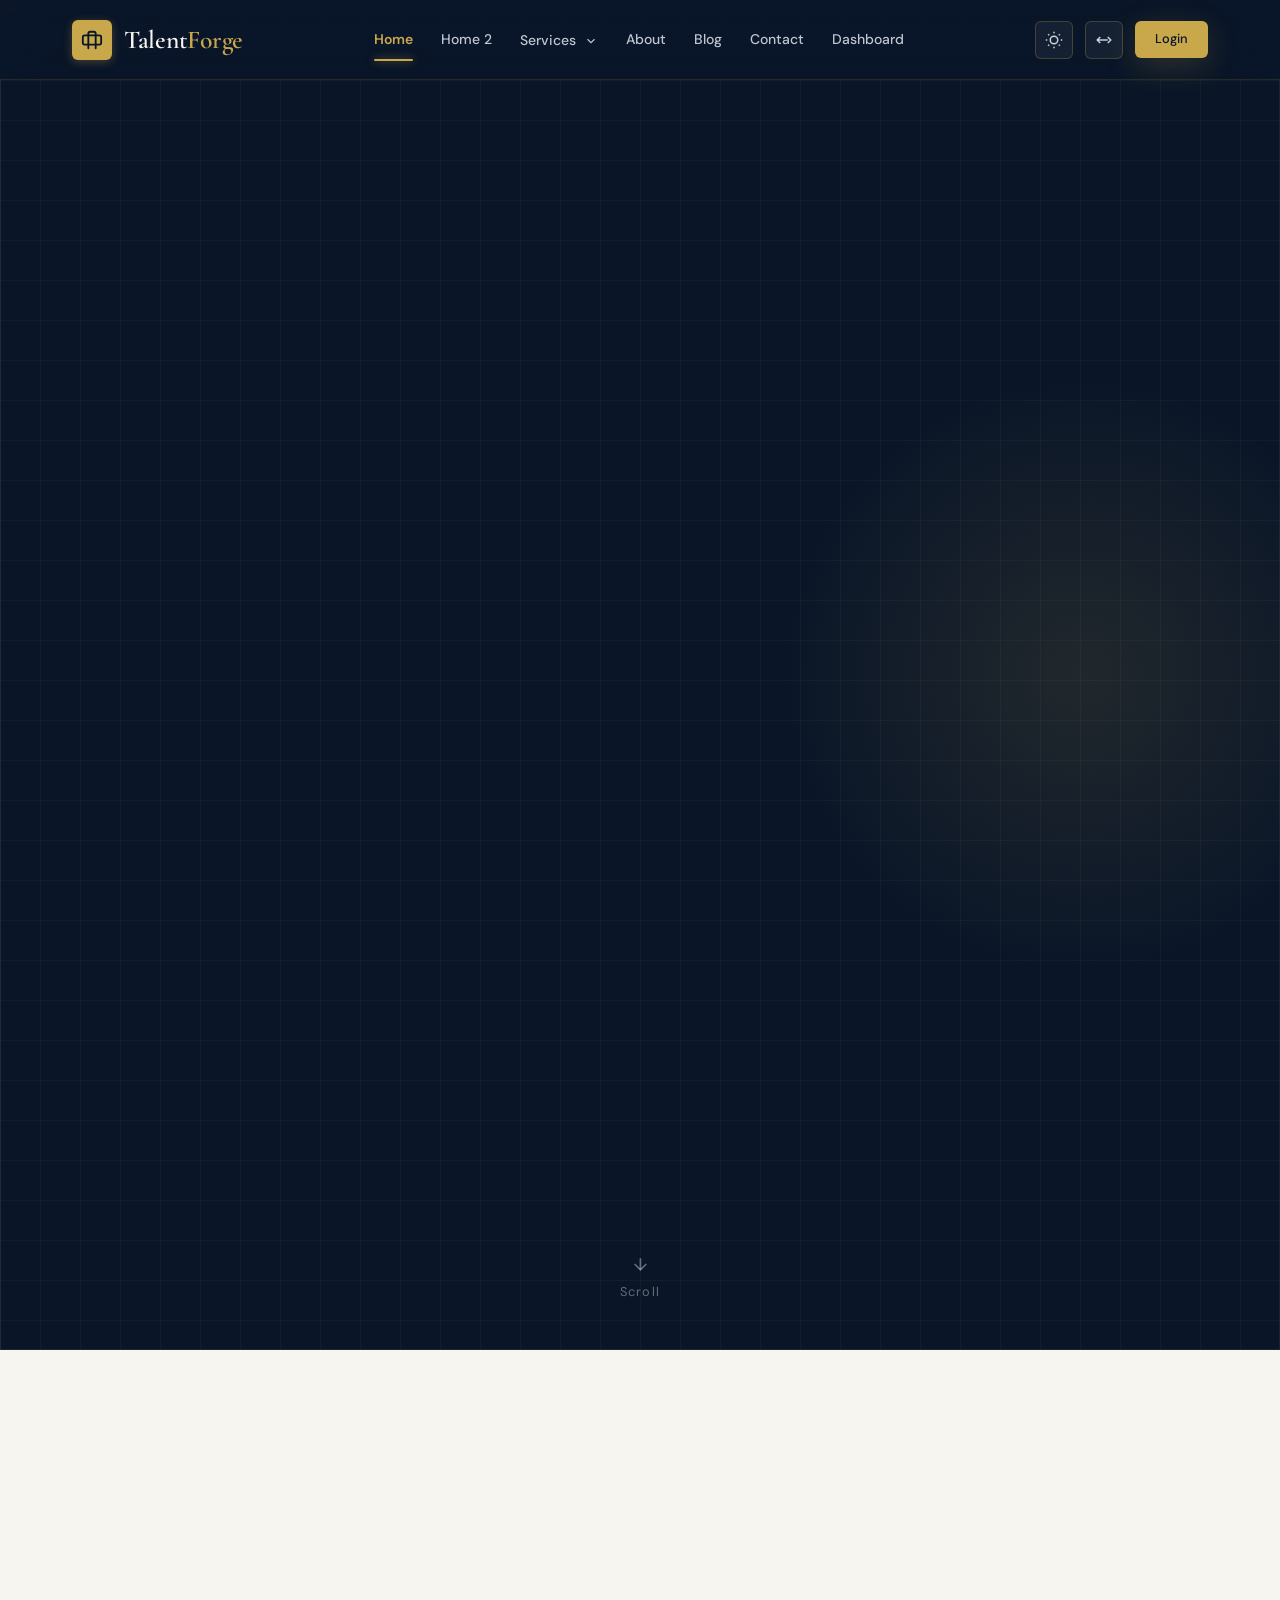
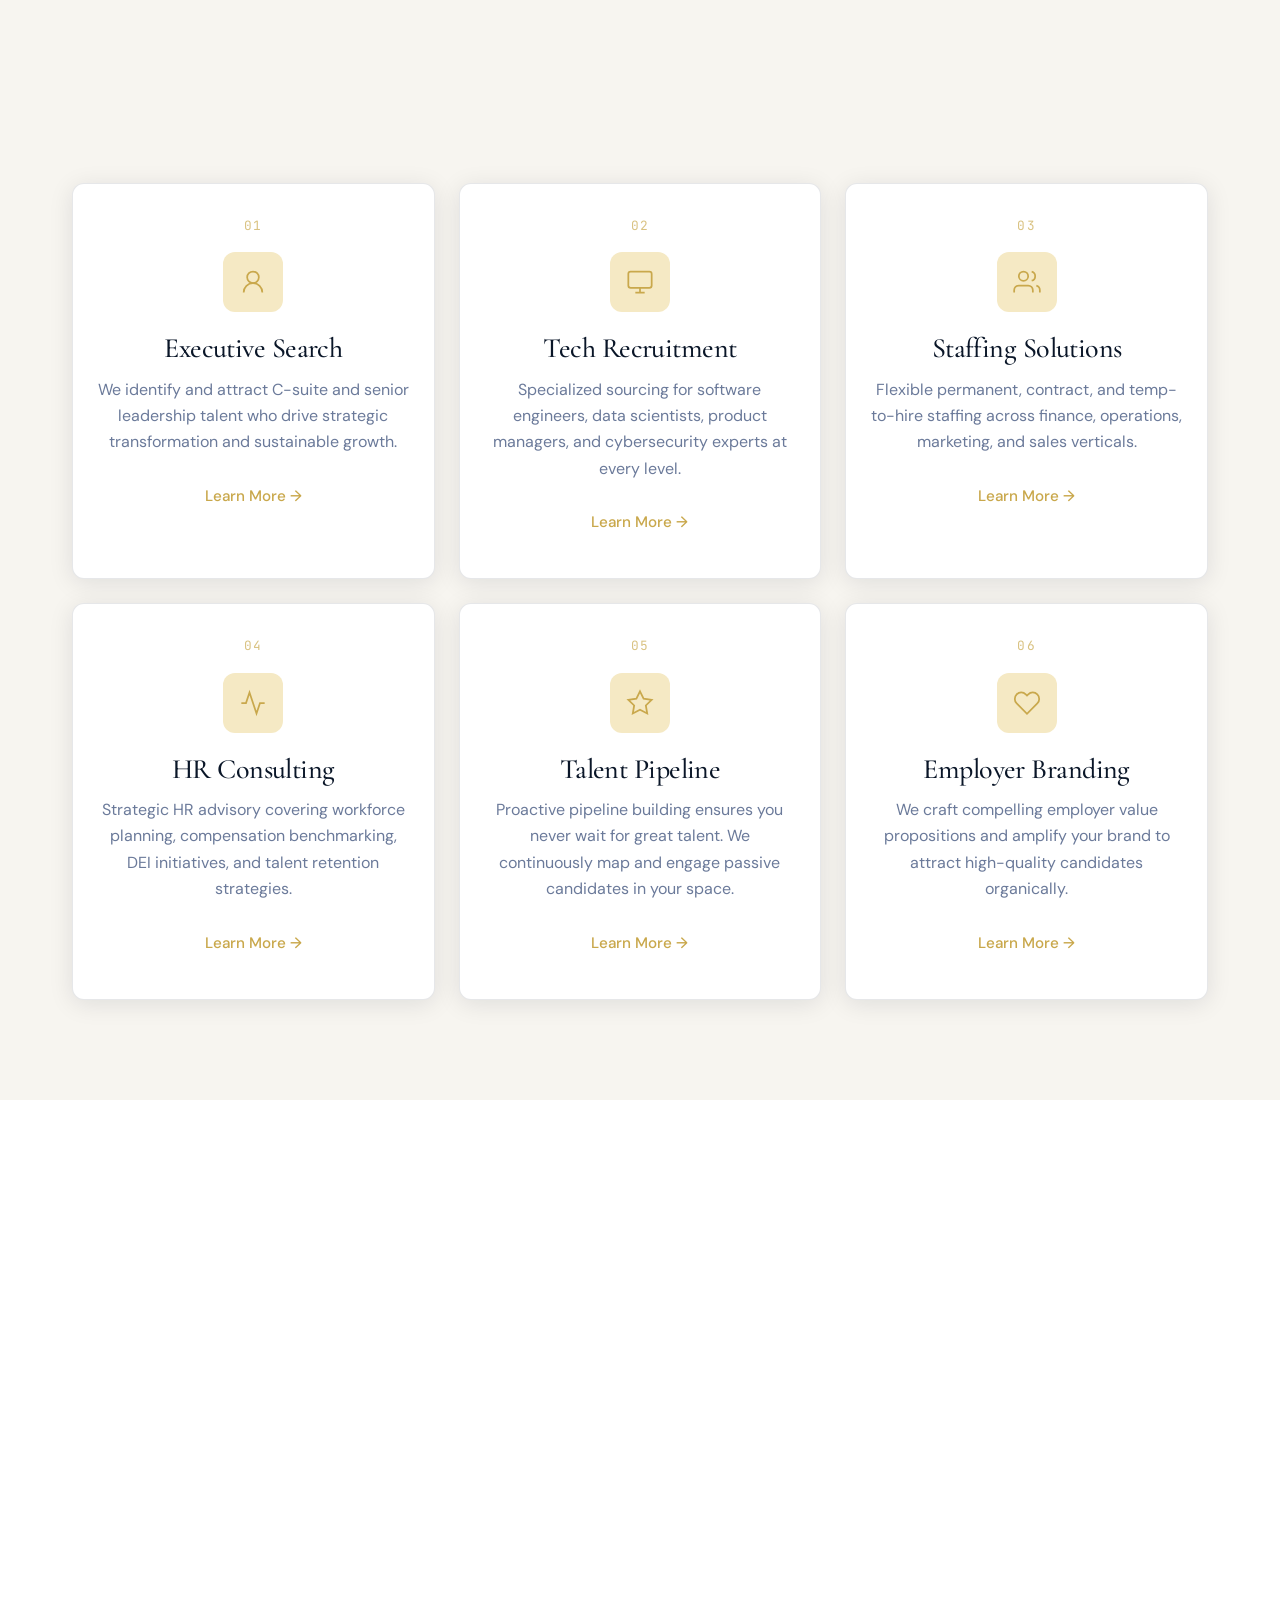
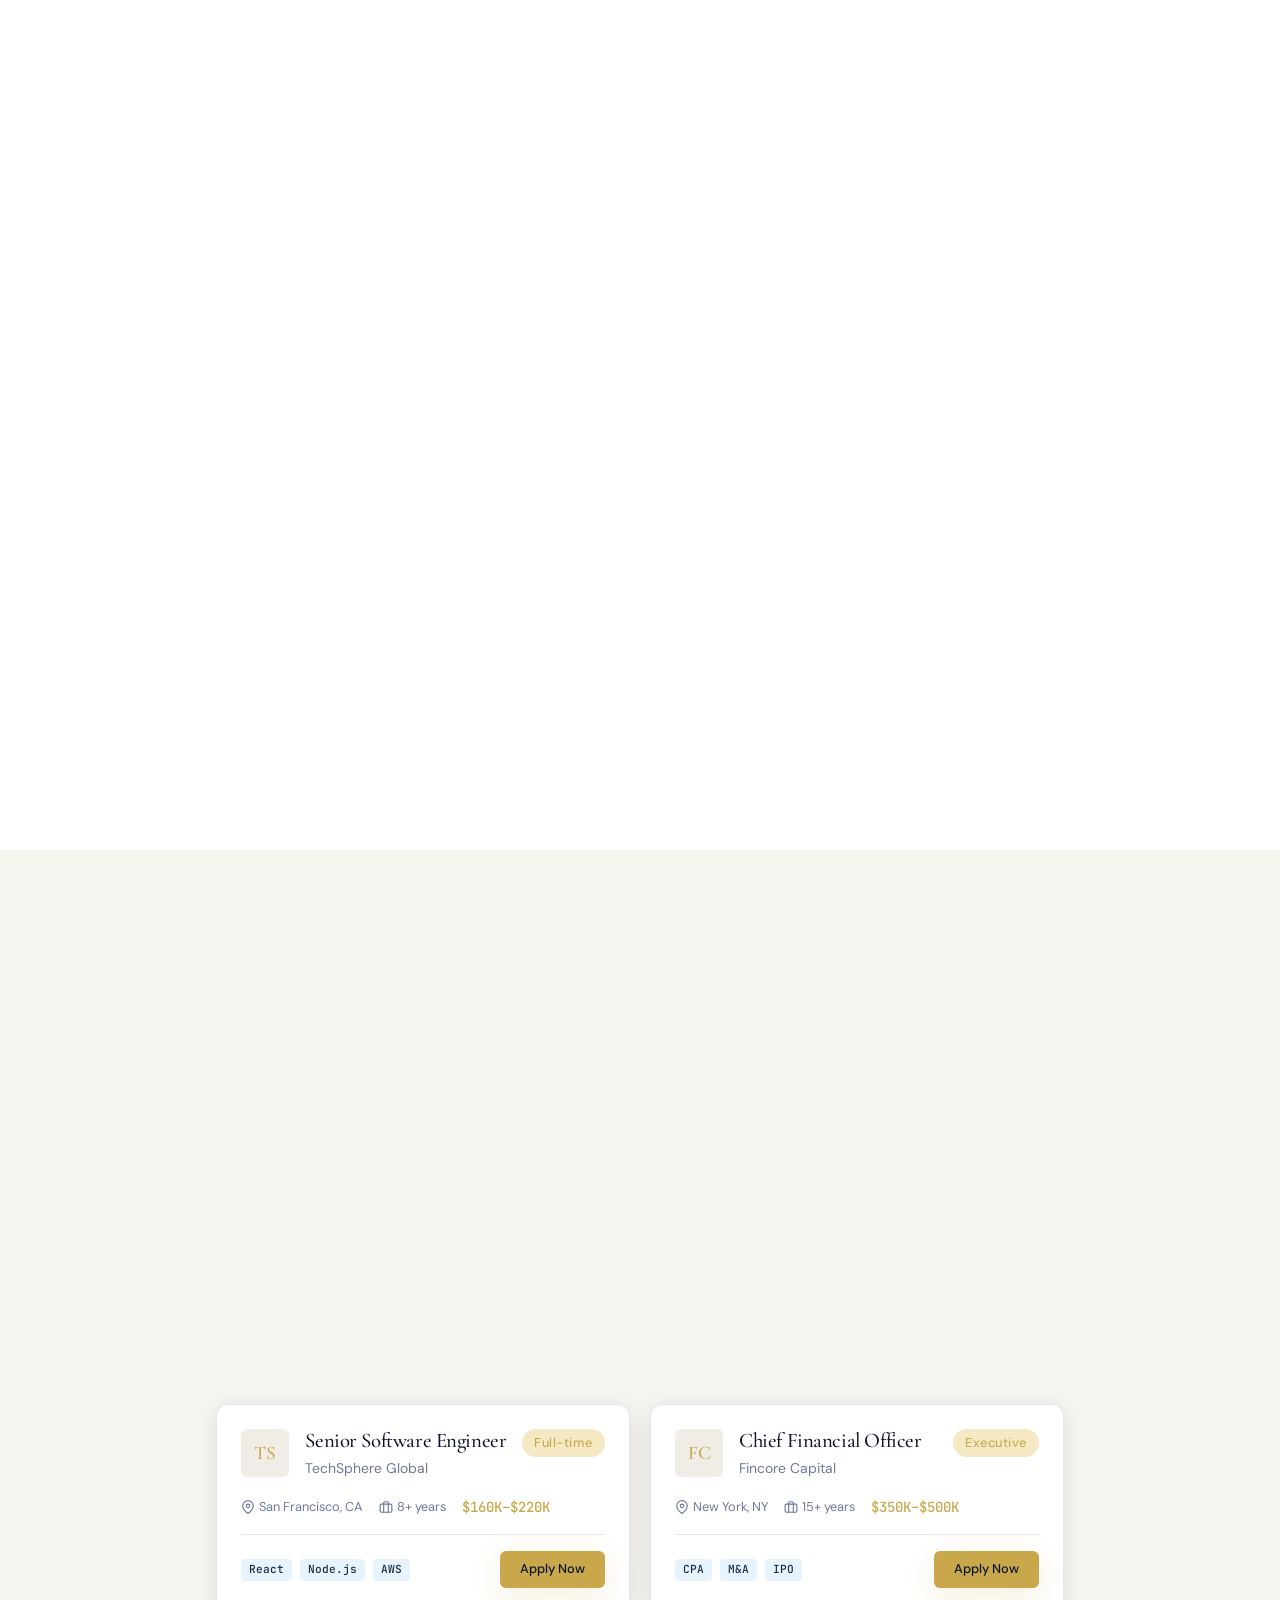
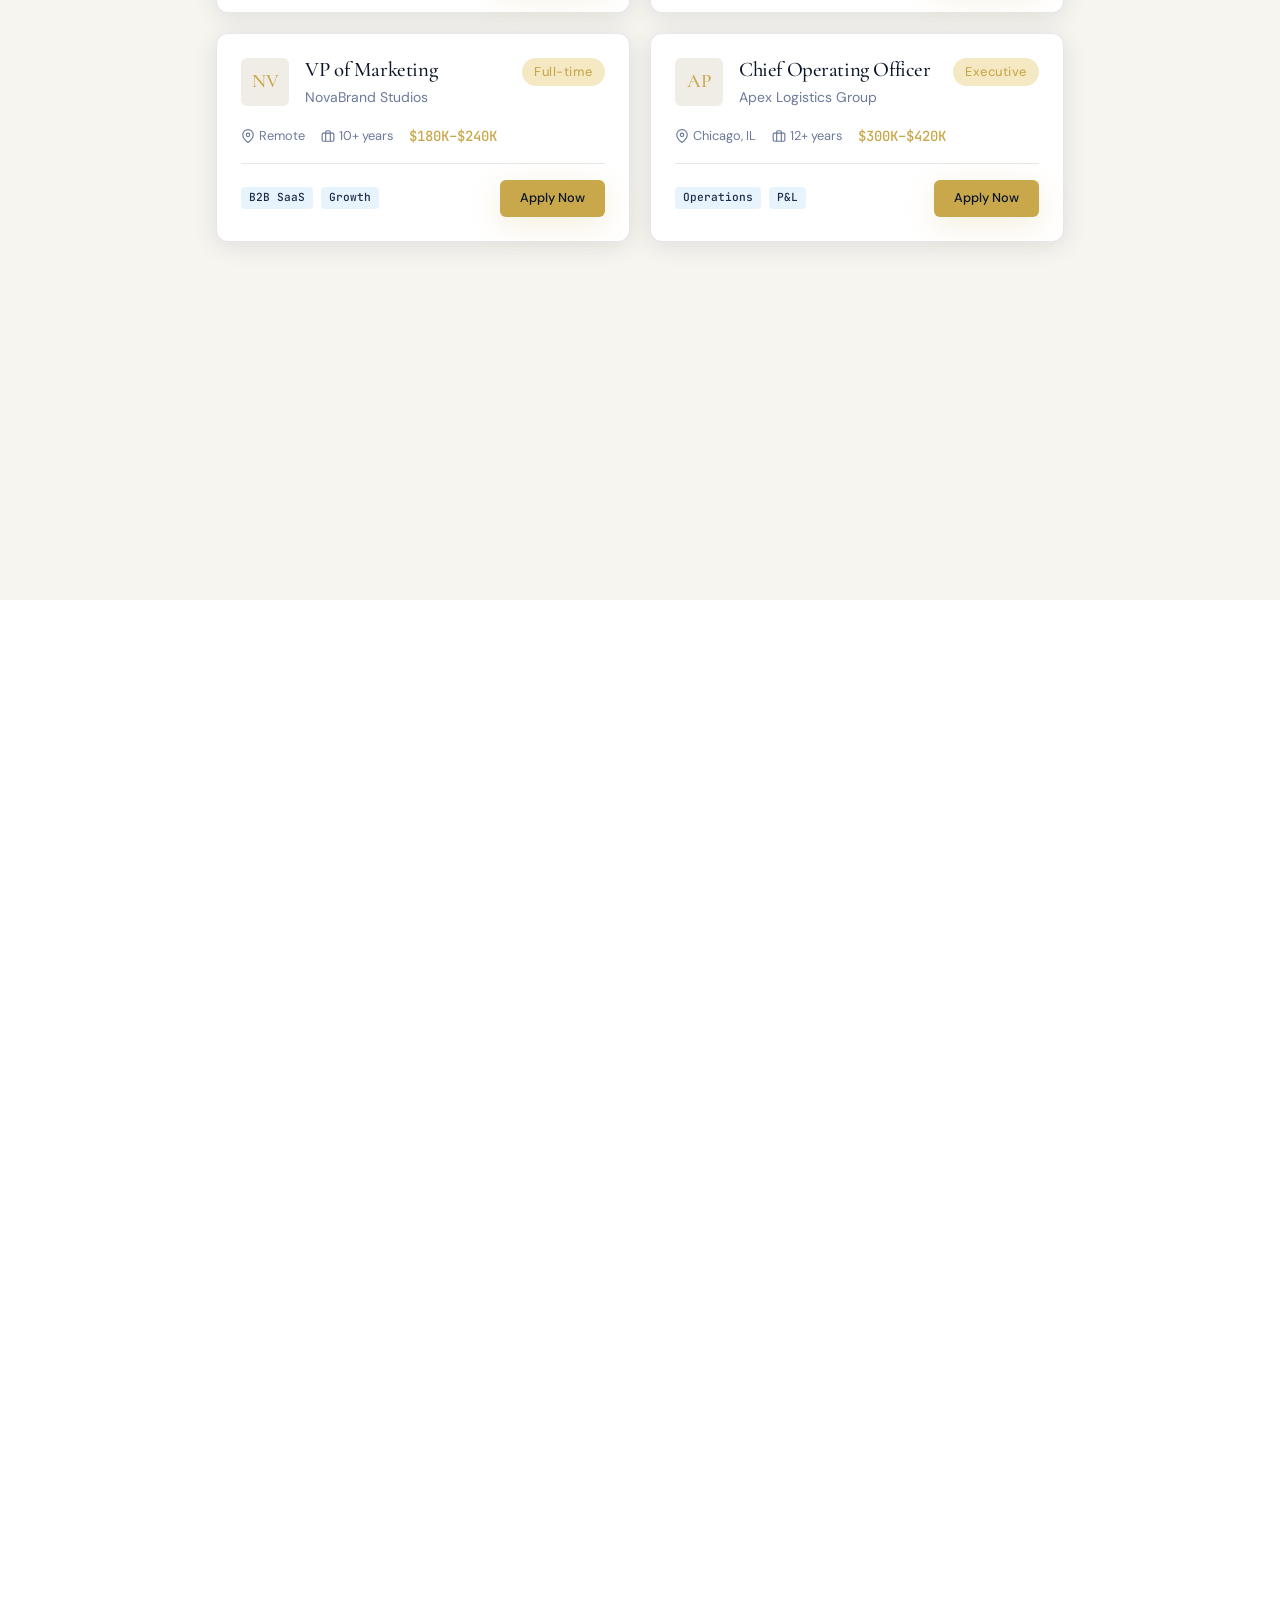
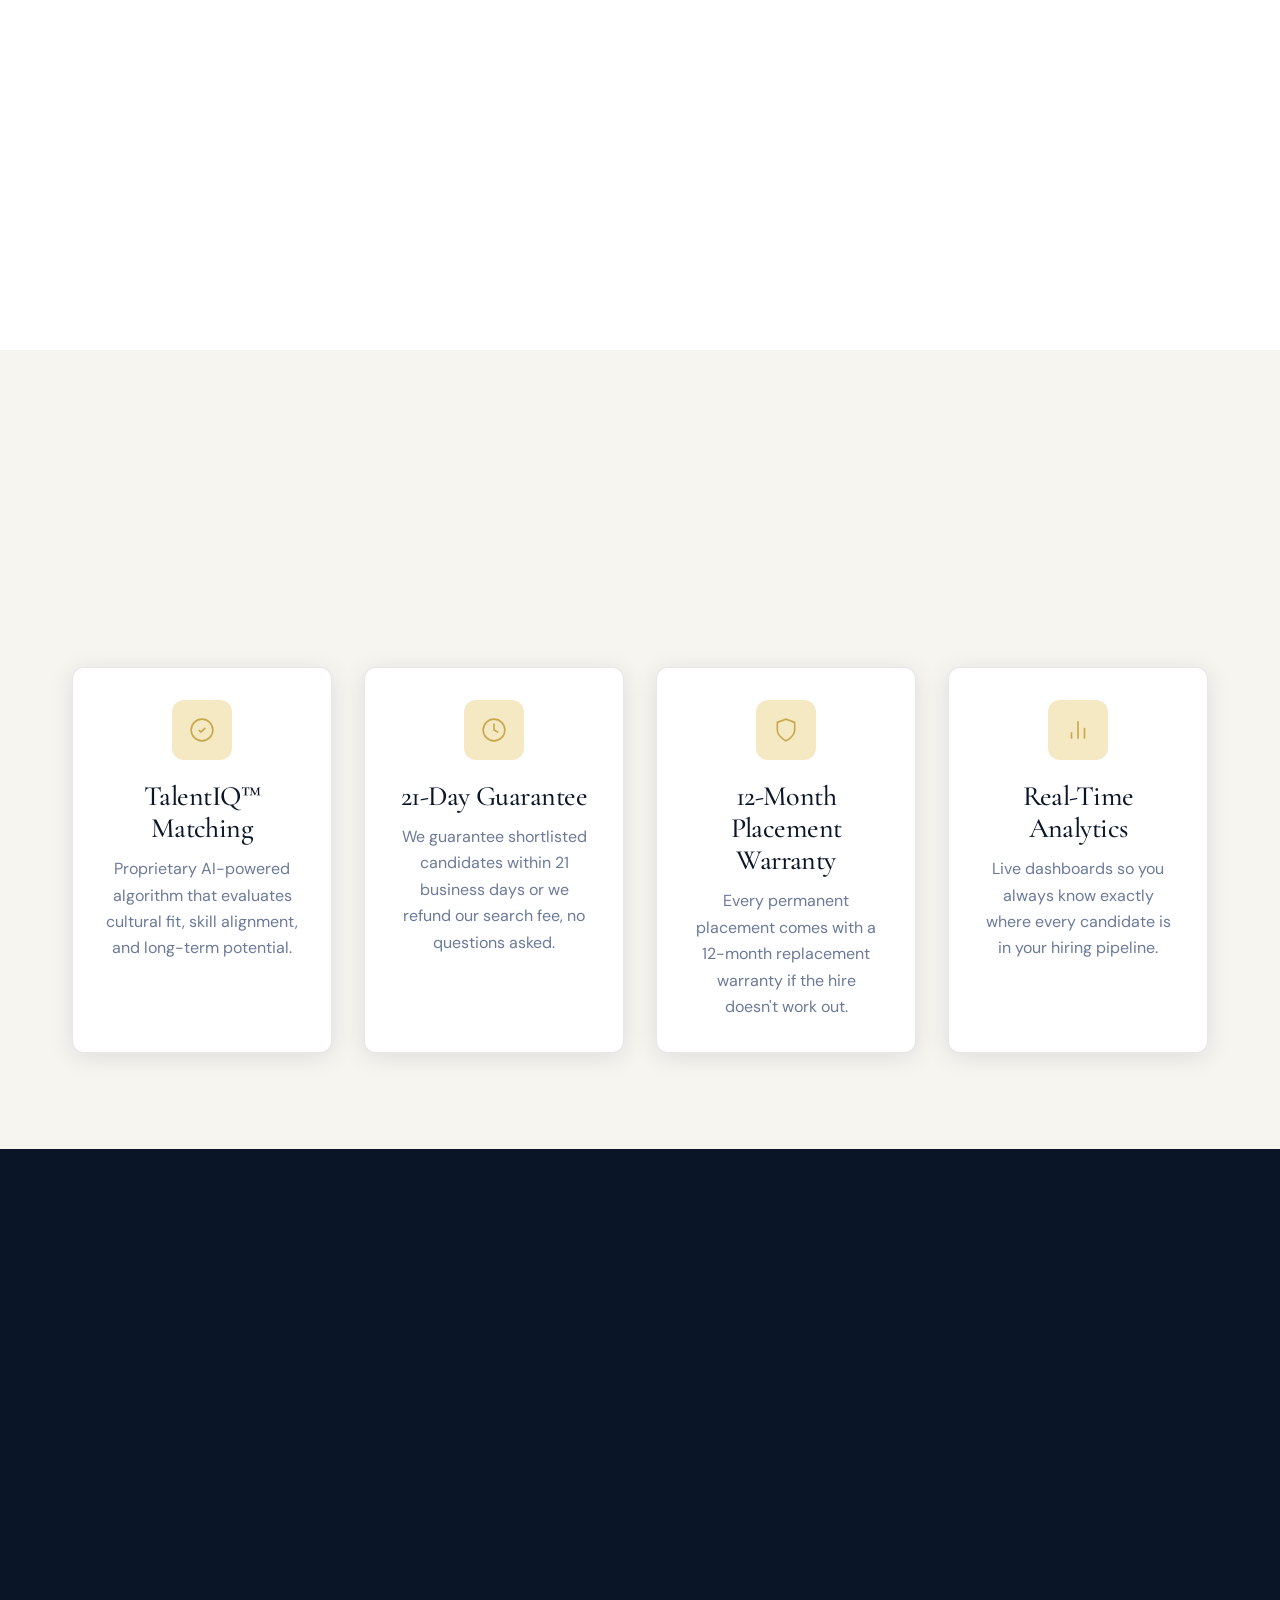
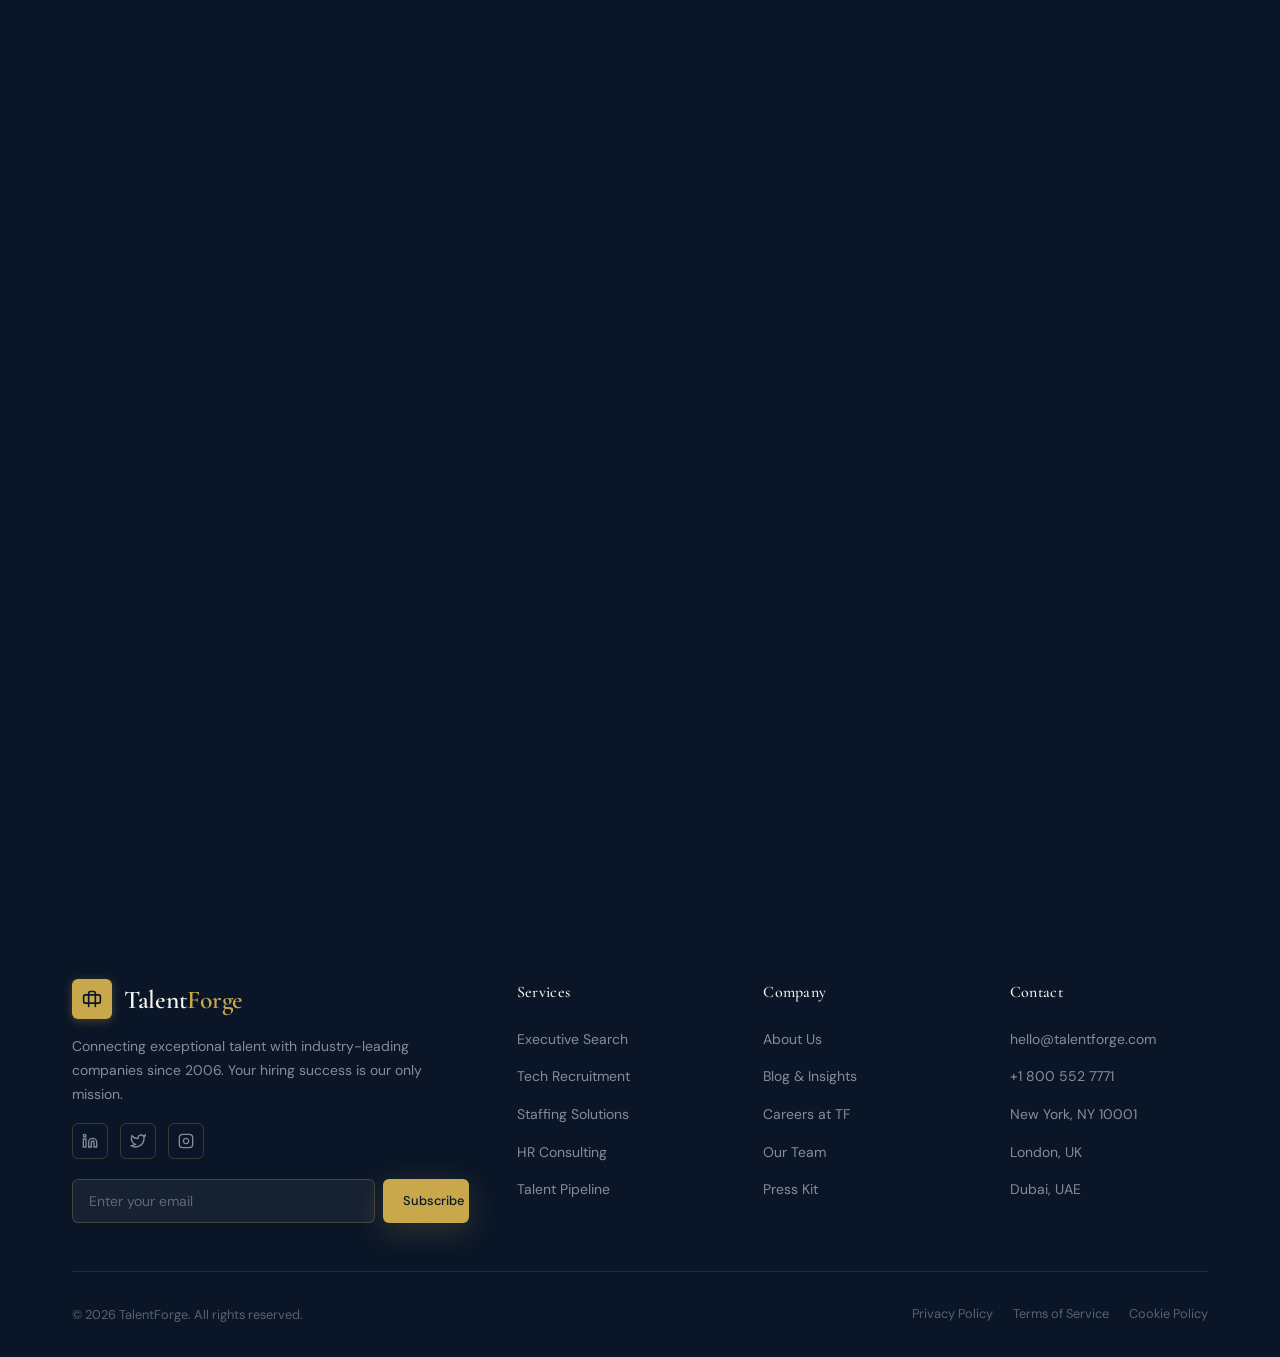
==== index.html @ ce174f61 "first commit" ====
<!DOCTYPE html>
<html lang="en" data-theme="light">
<head>
  <meta charset="UTF-8" />
  <meta name="viewport" content="width=device-width, initial-scale=1.0" />
  <title>TalentForge — Premium Recruitment & Talent Acquisition</title>
  <meta name="description" content="TalentForge connects top-tier talent with world-class companies. Premium recruitment, executive search, and HR consulting services tailored to your industry." />
  <link rel="icon" type="image/svg+xml" href="assets/images/favicon.svg" />
  <link rel="icon" type="image/png" href="assets/images/favicon.png" />
  <link rel="apple-touch-icon" href="assets/images/apple-touch-icon.png" />
  <link rel="preconnect" href="https://fonts.googleapis.com" />
  <link rel="preconnect" href="https://fonts.gstatic.com" crossorigin />
  <link rel="stylesheet" href="assets/css/style.css" />
  <link rel="stylesheet" href="assets/css/rtl.css" />
  <script type="application/ld+json">
  {
    "@context": "https://schema.org",
    "@type": "EmploymentAgency",
    "name": "TalentForge",
    "description": "Premium recruitment and talent acquisition agency",
    "url": "https://talentforge.com",
    "telephone": "+1-800-TALENT",
    "address": {
      "@type": "PostalAddress",
      "addressLocality": "New York",
      "addressRegion": "NY",
      "addressCountry": "US"
    }
  }
  </script>
</head>
<body>

  <!-- ── NAVBAR ─────────────────────────────────────────── -->
  <header class="navbar" role="banner">
    <div class="container">
      <a href="index.html" class="nav-logo" aria-label="TalentForge Home">
        <div class="nav-logo-icon" aria-hidden="true">
          <svg width="22" height="22" viewBox="0 0 24 24" fill="none" stroke="currentColor" stroke-width="2" stroke-linecap="round" stroke-linejoin="round"><path d="M20 7H4a2 2 0 0 0-2 2v6a2 2 0 0 0 2 2h16a2 2 0 0 0 2-2V9a2 2 0 0 0-2-2z"/><path d="M16 21V5a2 2 0 0 0-2-2h-4a2 2 0 0 0-2 2v16"/></svg>
        </div>
        <span class="nav-logo-text">Talent<span>Forge</span></span>
      </a>

      <nav class="nav-links" aria-label="Primary navigation">
        <a href="index.html" class="nav-link active">Home</a>
        <a href="home2.html" class="nav-link">Home 2</a>
        <div class="nav-dropdown">
          <a href="services.html" class="nav-link">Services
            <svg width="14" height="14" viewBox="0 0 24 24" fill="none" stroke="currentColor" stroke-width="2" style="margin-inline-start:4px;vertical-align:middle"><polyline points="6 9 12 15 18 9"/></svg>
          </a>
          <div class="nav-dropdown-menu" role="menu">
            <a href="services.html#executive" class="nav-dropdown-item" role="menuitem">
              <svg width="16" height="16" viewBox="0 0 24 24" fill="none" stroke="currentColor" stroke-width="2"><circle cx="12" cy="8" r="5"/><path d="M20 21a8 8 0 1 0-16 0"/></svg>
              Executive Search
            </a>
            <a href="services.html#staffing" class="nav-dropdown-item" role="menuitem">
              <svg width="16" height="16" viewBox="0 0 24 24" fill="none" stroke="currentColor" stroke-width="2"><path d="M17 21v-2a4 4 0 0 0-4-4H5a4 4 0 0 0-4 4v2"/><circle cx="9" cy="7" r="4"/><path d="M23 21v-2a4 4 0 0 0-3-3.87"/><path d="M16 3.13a4 4 0 0 1 0 7.75"/></svg>
              Staffing Solutions
            </a>
            <a href="services.html#hr" class="nav-dropdown-item" role="menuitem">
              <svg width="16" height="16" viewBox="0 0 24 24" fill="none" stroke="currentColor" stroke-width="2"><rect x="2" y="3" width="20" height="14" rx="2"/><line x1="8" y1="21" x2="16" y2="21"/><line x1="12" y1="17" x2="12" y2="21"/></svg>
              HR Consulting
            </a>
            <a href="services.html#talent" class="nav-dropdown-item" role="menuitem">
              <svg width="16" height="16" viewBox="0 0 24 24" fill="none" stroke="currentColor" stroke-width="2"><polygon points="12 2 15.09 8.26 22 9.27 17 14.14 18.18 21.02 12 17.77 5.82 21.02 7 14.14 2 9.27 8.91 8.26 12 2"/></svg>
              Talent Pipeline
            </a>
          </div>
        </div>
        <a href="about.html" class="nav-link">About</a>
        <a href="blog.html" class="nav-link">Blog</a>
        <a href="contact.html" class="nav-link">Contact</a>
        <a href="dashboard.html" class="nav-link">Dashboard</a>
      </nav>

      <div class="nav-actions">
        <button class="nav-icon-btn theme-toggle-desktop" data-theme-toggle aria-label="Toggle dark mode">
          <svg class="icon-sun" width="18" height="18" viewBox="0 0 24 24" fill="none" stroke="currentColor" stroke-width="2"><circle cx="12" cy="12" r="5"/><line x1="12" y1="1" x2="12" y2="3"/><line x1="12" y1="21" x2="12" y2="23"/><line x1="4.22" y1="4.22" x2="5.64" y2="5.64"/><line x1="18.36" y1="18.36" x2="19.78" y2="19.78"/><line x1="1" y1="12" x2="3" y2="12"/><line x1="21" y1="12" x2="23" y2="12"/><line x1="4.22" y1="19.78" x2="5.64" y2="18.36"/><line x1="18.36" y1="5.64" x2="19.78" y2="4.22"/></svg>
          <svg class="icon-moon" width="18" height="18" viewBox="0 0 24 24" fill="none" stroke="currentColor" stroke-width="2" style="display:none"><path d="M21 12.79A9 9 0 1 1 11.21 3 7 7 0 0 0 21 12.79z"/></svg>
        </button>
        <button class="nav-icon-btn" data-rtl-toggle aria-label="Toggle RTL direction">
          <svg width="18" height="18" viewBox="0 0 24 24" fill="none" stroke="currentColor" stroke-width="2"><path d="M7 16l-4-4 4-4"/><path d="M3 12h14"/><path d="M17 8l4 4-4 4"/></svg>
        </button>
        <a href="login.html" class="btn btn-primary btn-sm" id="nav-login-btn">Login</a>
      </div>

      <button class="hamburger" aria-label="Open navigation menu" aria-expanded="false">
        <span class="hamburger-line"></span>
        <span class="hamburger-line"></span>
        <span class="hamburger-line"></span>
      </button>
    </div>
  </header>

  <!-- ── MOBILE DRAWER ──────────────────────────────────── -->
  <div class="drawer-overlay" aria-hidden="true"></div>
  <nav class="drawer" aria-label="Mobile navigation">
    <div class="drawer-header">
      <a href="index.html" class="nav-logo">
        <div class="nav-logo-icon" aria-hidden="true">
          <svg width="20" height="20" viewBox="0 0 24 24" fill="none" stroke="currentColor" stroke-width="2" stroke-linecap="round" stroke-linejoin="round"><path d="M20 7H4a2 2 0 0 0-2 2v6a2 2 0 0 0 2 2h16a2 2 0 0 0 2-2V9a2 2 0 0 0-2-2z"/><path d="M16 21V5a2 2 0 0 0-2-2h-4a2 2 0 0 0-2 2v16"/></svg>
        </div>
        <span class="nav-logo-text">Talent<span>Forge</span></span>
      </a>
      <button class="drawer-close" aria-label="Close menu">
        <svg width="18" height="18" viewBox="0 0 24 24" fill="none" stroke="currentColor" stroke-width="2"><line x1="18" y1="6" x2="6" y2="18"/><line x1="6" y1="6" x2="18" y2="18"/></svg>
      </button>
    </div>
    <div class="drawer-nav">
      <a href="index.html" class="drawer-link active">
        <svg width="18" height="18" viewBox="0 0 24 24" fill="none" stroke="currentColor" stroke-width="2"><path d="M3 9l9-7 9 7v11a2 2 0 0 1-2 2H5a2 2 0 0 1-2-2z"/></svg>
        Home
      </a>
      <a href="home2.html" class="drawer-link">
        <svg width="18" height="18" viewBox="0 0 24 24" fill="none" stroke="currentColor" stroke-width="2"><rect x="3" y="3" width="7" height="7"/><rect x="14" y="3" width="7" height="7"/><rect x="14" y="14" width="7" height="7"/><rect x="3" y="14" width="7" height="7"/></svg>
        Home 2
      </a>
      <a href="services.html" class="drawer-link">
        <svg width="18" height="18" viewBox="0 0 24 24" fill="none" stroke="currentColor" stroke-width="2"><path d="M12 2L2 7l10 5 10-5-10-5z"/><path d="M2 17l10 5 10-5"/><path d="M2 12l10 5 10-5"/></svg>
        Services
      </a>
      <a href="about.html" class="drawer-link">
        <svg width="18" height="18" viewBox="0 0 24 24" fill="none" stroke="currentColor" stroke-width="2"><circle cx="12" cy="12" r="10"/><line x1="12" y1="8" x2="12" y2="12"/><line x1="12" y1="16" x2="12.01" y2="16"/></svg>
        About
      </a>
      <a href="blog.html" class="drawer-link">
        <svg width="18" height="18" viewBox="0 0 24 24" fill="none" stroke="currentColor" stroke-width="2"><path d="M14 2H6a2 2 0 0 0-2 2v16a2 2 0 0 0 2 2h12a2 2 0 0 0 2-2V8z"/><polyline points="14 2 14 8 20 8"/></svg>
        Blog
      </a>
      <a href="contact.html" class="drawer-link">
        <svg width="18" height="18" viewBox="0 0 24 24" fill="none" stroke="currentColor" stroke-width="2"><path d="M4 4h16c1.1 0 2 .9 2 2v12c0 1.1-.9 2-2 2H4c-1.1 0-2-.9-2-2V6c0-1.1.9-2 2-2z"/><polyline points="22,6 12,13 2,6"/></svg>
        Contact
      </a>
      <a href="dashboard.html" class="drawer-link">
        <svg width="18" height="18" viewBox="0 0 24 24" fill="none" stroke="currentColor" stroke-width="2"><rect x="3" y="3" width="7" height="7"/><rect x="14" y="3" width="7" height="7"/><rect x="14" y="14" width="7" height="7"/><rect x="3" y="14" width="7" height="7"/></svg>
        Dashboard
      </a>
      <a href="login.html" class="drawer-link">
        <svg width="18" height="18" viewBox="0 0 24 24" fill="none" stroke="currentColor" stroke-width="2"><path d="M15 3h4a2 2 0 0 1 2 2v14a2 2 0 0 1-2 2h-4"/><polyline points="10 17 15 12 10 7"/><line x1="15" y1="12" x2="3" y2="12"/></svg>
        Login
      </a>
    </div>
    <div class="drawer-footer">
      <button class="nav-icon-btn" data-theme-toggle aria-label="Toggle dark mode" style="width:auto;padding:0 var(--space-3);gap:var(--space-2);font-size:var(--size-label);color:var(--color-text-muted)">
        <svg class="icon-sun" width="18" height="18" viewBox="0 0 24 24" fill="none" stroke="currentColor" stroke-width="2"><circle cx="12" cy="12" r="5"/><line x1="12" y1="1" x2="12" y2="3"/><line x1="12" y1="21" x2="12" y2="23"/><line x1="4.22" y1="4.22" x2="5.64" y2="5.64"/><line x1="18.36" y1="18.36" x2="19.78" y2="19.78"/><line x1="1" y1="12" x2="3" y2="12"/><line x1="21" y1="12" x2="23" y2="12"/><line x1="4.22" y1="19.78" x2="5.64" y2="18.36"/><line x1="18.36" y1="5.64" x2="19.78" y2="4.22"/></svg>
        <svg class="icon-moon" width="18" height="18" viewBox="0 0 24 24" fill="none" stroke="currentColor" stroke-width="2" style="display:none"><path d="M21 12.79A9 9 0 1 1 11.21 3 7 7 0 0 0 21 12.79z"/></svg>
        Dark Mode
      </button>
      <button class="nav-icon-btn" data-rtl-toggle aria-label="Toggle RTL" style="width:auto;padding:0 var(--space-3);gap:var(--space-2);font-size:var(--size-label);color:var(--color-text-muted)">
        <svg width="18" height="18" viewBox="0 0 24 24" fill="none" stroke="currentColor" stroke-width="2"><path d="M7 16l-4-4 4-4"/><path d="M3 12h14"/><path d="M17 8l4 4-4 4"/></svg>
        RTL
      </button>
    </div>
  </nav>

  <!-- ── MAIN CONTENT ───────────────────────────────────── -->
  <main id="main-content">

    <!-- ══ SECTION 1: HERO ════════════════════════════════ -->
    <section class="hero section-full" id="hero" aria-label="Hero">
      <div class="hero-bg" aria-hidden="true">
        <img
          src="https://images.unsplash.com/photo-1521737711867-e3b97375f902?w=1800&auto=format&fit=crop&q=60"
          alt=""
          class="hero-bg-img"
          loading="eager"
        />
        <div class="hero-grid-overlay"></div>
        <div class="hero-glow"></div>
      </div>

      <div class="container">
        <div class="hero-content">
          <p class="hero-label" aria-label="Category">Premium Recruitment Agency</p>
          <h1 class="hero-title">
            We Find Your<br />
            <em class="highlight">
              <span class="typewriter-text"></span>
            </em>
          </h1>
          <p class="hero-subtitle">
            TalentForge connects exceptional candidates with industry-leading companies. Executive search, staffing solutions, and HR consulting — all under one roof.
          </p>
          <div class="hero-actions">
            <a href="services.html" class="btn btn-primary btn-lg" id="hero-explore-btn">
              Explore Services
              <svg width="16" height="16" viewBox="0 0 24 24" fill="none" stroke="currentColor" stroke-width="2"><line x1="5" y1="12" x2="19" y2="12"/><polyline points="12 5 19 12 12 19"/></svg>
            </a>
            <a href="contact.html" class="btn btn-outline btn-lg" id="hero-contact-btn" style="color:#F7F5F0;border-color:rgba(255,255,255,0.25)">
              Post a Job
            </a>
          </div>

          <div class="hero-stats" aria-label="Key statistics">
            <div class="hero-stat">
              <span class="hero-stat-num count-up" data-target="15000" data-suffix="+">15,000+</span>
              <span class="hero-stat-label">Placements Made</span>
            </div>
            <div class="hero-stat">
              <span class="hero-stat-num count-up" data-target="98" data-suffix="%">98%</span>
              <span class="hero-stat-label">Client Satisfaction</span>
            </div>
            <div class="hero-stat">
              <span class="hero-stat-num count-up" data-target="500" data-suffix="+">500+</span>
              <span class="hero-stat-label">Partner Companies</span>
            </div>
            <div class="hero-stat">
              <span class="hero-stat-num count-up" data-target="18">18</span>
              <span class="hero-stat-label">Years of Excellence</span>
            </div>
          </div>
        </div>
      </div>

      <div class="hero-scroll-indicator" aria-hidden="true">
        <svg width="20" height="20" viewBox="0 0 24 24" fill="none" stroke="currentColor" stroke-width="2"><line x1="12" y1="5" x2="12" y2="19"/><polyline points="19 12 12 19 5 12"/></svg>
        <span>Scroll</span>
      </div>
    </section>

    <!-- ══ SECTION 2: SERVICES ════════════════════════════ -->
    <section class="section section-full" id="services" aria-labelledby="services-heading" style="background:var(--color-bg)">
      <div class="container">
        <div class="section-center reveal">
          <p class="section-label">What We Do</p>
          <h2 class="section-title" id="services-heading">Recruitment Services<br />Built for Results</h2>
          <p class="section-subtitle">
            From C-suite placements to bulk staffing, our specialized teams deliver candidates who don't just fill roles — they transform organizations.
          </p>
        </div>

        <div class="services-grid stagger-parent" style="margin-block-start:var(--space-12)">
          <article class="service-card stagger-child" aria-label="Executive Search service">
            <span class="service-number">01</span>
            <div class="card-icon">
              <svg width="28" height="28" viewBox="0 0 24 24" fill="none" stroke="currentColor" stroke-width="1.5"><circle cx="12" cy="8" r="5"/><path d="M20 21a8 8 0 1 0-16 0"/></svg>
            </div>
            <h3 class="card-title">Executive Search</h3>
            <p class="card-text">We identify and attract C-suite and senior leadership talent who drive strategic transformation and sustainable growth.</p>
            <a href="services.html" class="btn btn-ghost mt-4">Learn More →</a>
          </article>

          <article class="service-card stagger-child" aria-label="Tech Recruitment service">
            <span class="service-number">02</span>
            <div class="card-icon">
              <svg width="28" height="28" viewBox="0 0 24 24" fill="none" stroke="currentColor" stroke-width="1.5"><rect x="2" y="3" width="20" height="14" rx="2"/><line x1="8" y1="21" x2="16" y2="21"/><line x1="12" y1="17" x2="12" y2="21"/></svg>
            </div>
            <h3 class="card-title">Tech Recruitment</h3>
            <p class="card-text">Specialized sourcing for software engineers, data scientists, product managers, and cybersecurity experts at every level.</p>
            <a href="services.html" class="btn btn-ghost mt-4">Learn More →</a>
          </article>

          <article class="service-card stagger-child" aria-label="Staffing Solutions service">
            <span class="service-number">03</span>
            <div class="card-icon">
              <svg width="28" height="28" viewBox="0 0 24 24" fill="none" stroke="currentColor" stroke-width="1.5"><path d="M17 21v-2a4 4 0 0 0-4-4H5a4 4 0 0 0-4 4v2"/><circle cx="9" cy="7" r="4"/><path d="M23 21v-2a4 4 0 0 0-3-3.87"/><path d="M16 3.13a4 4 0 0 1 0 7.75"/></svg>
            </div>
            <h3 class="card-title">Staffing Solutions</h3>
            <p class="card-text">Flexible permanent, contract, and temp-to-hire staffing across finance, operations, marketing, and sales verticals.</p>
            <a href="services.html" class="btn btn-ghost mt-4">Learn More →</a>
          </article>

          <article class="service-card stagger-child" aria-label="HR Consulting service">
            <span class="service-number">04</span>
            <div class="card-icon">
              <svg width="28" height="28" viewBox="0 0 24 24" fill="none" stroke="currentColor" stroke-width="1.5"><polyline points="22 12 18 12 15 21 9 3 6 12 2 12"/></svg>
            </div>
            <h3 class="card-title">HR Consulting</h3>
            <p class="card-text">Strategic HR advisory covering workforce planning, compensation benchmarking, DEI initiatives, and talent retention strategies.</p>
            <a href="services.html" class="btn btn-ghost mt-4">Learn More →</a>
          </article>

          <article class="service-card stagger-child" aria-label="Talent Pipeline service">
            <span class="service-number">05</span>
            <div class="card-icon">
              <svg width="28" height="28" viewBox="0 0 24 24" fill="none" stroke="currentColor" stroke-width="1.5"><polygon points="12 2 15.09 8.26 22 9.27 17 14.14 18.18 21.02 12 17.77 5.82 21.02 7 14.14 2 9.27 8.91 8.26 12 2"/></svg>
            </div>
            <h3 class="card-title">Talent Pipeline</h3>
            <p class="card-text">Proactive pipeline building ensures you never wait for great talent. We continuously map and engage passive candidates in your space.</p>
            <a href="services.html" class="btn btn-ghost mt-4">Learn More →</a>
          </article>

          <article class="service-card stagger-child" aria-label="Employer Branding service">
            <span class="service-number">06</span>
            <div class="card-icon">
              <svg width="28" height="28" viewBox="0 0 24 24" fill="none" stroke="currentColor" stroke-width="1.5"><path d="M20.84 4.61a5.5 5.5 0 0 0-7.78 0L12 5.67l-1.06-1.06a5.5 5.5 0 0 0-7.78 7.78l1.06 1.06L12 21.23l7.78-7.78 1.06-1.06a5.5 5.5 0 0 0 0-7.78z"/></svg>
            </div>
            <h3 class="card-title">Employer Branding</h3>
            <p class="card-text">We craft compelling employer value propositions and amplify your brand to attract high-quality candidates organically.</p>
            <a href="services.html" class="btn btn-ghost mt-4">Learn More →</a>
          </article>
        </div>
      </div>
    </section>

    <!-- ══ SECTION 3: ABOUT SNAPSHOT ══════════════════════ -->
    <section class="section section-full" id="about-home" aria-labelledby="about-home-heading" style="background:var(--color-surface)">
      <div class="container">
        <div class="about-split">
          <div class="about-image-wrap reveal">
            <img
              src="https://images.unsplash.com/photo-1600880292203-757bb62b4baf?w=800&auto=format&fit=crop&q=70"
              alt="TalentForge team collaborating in a modern office"
              class="parallax-img"
              loading="lazy"
            />
            <div class="about-badge">
              <span class="about-badge-num">#1</span>
              <span class="about-badge-text">Recruitment Agency<br />in the Region</span>
            </div>
          </div>

          <div class="about-content">
            <p class="section-label reveal">Our Story</p>
            <h2 class="section-title reveal" id="about-home-heading" style="text-align:start">
              18 Years of Connecting<br />Talent to Opportunity
            </h2>
            <p class="reveal">
              Founded in 2006, TalentForge was born from a simple conviction: hiring should be a strategic advantage, not an operational burden. We started as a boutique executive search firm in New York and have grown to serve 500+ companies across 30 countries.
            </p>
            <p class="reveal">
              Our proprietary TalentIQ™ methodology combines behavioral science, AI-powered matching, and deep industry expertise to ensure every placement drives measurable business impact.
            </p>

            <div class="about-stats reveal">
              <div class="about-stat">
                <span class="about-stat-num count-up" data-target="15" data-suffix="K+">15K+</span>
                <span class="about-stat-label">Placements</span>
              </div>
              <div class="about-stat">
                <span class="about-stat-num count-up" data-target="30" data-suffix="+">30+</span>
                <span class="about-stat-label">Countries</span>
              </div>
              <div class="about-stat">
                <span class="about-stat-num count-up" data-target="98" data-suffix="%">98%</span>
                <span class="about-stat-label">Satisfaction</span>
              </div>
            </div>

            <a href="about.html" class="btn btn-primary btn-lg reveal" id="learn-more-btn">
              Learn Our Story
              <svg width="16" height="16" viewBox="0 0 24 24" fill="none" stroke="currentColor" stroke-width="2"><line x1="5" y1="12" x2="19" y2="12"/><polyline points="12 5 19 12 12 19"/></svg>
            </a>
          </div>
        </div>
      </div>
    </section>

    <!-- ══ SECTION 4: FEATURED JOBS ══════════════════════ -->
    <section class="section section-full" id="jobs" aria-labelledby="jobs-heading" style="background:var(--color-bg)">
      <div class="container">
        <div class="section-center reveal">
          <p class="section-label">Opportunities</p>
          <h2 class="section-title" id="jobs-heading">Featured Job Openings</h2>
          <p class="section-subtitle">Explore curated opportunities across leading companies. Updated daily with positions that match the finest talent.</p>
        </div>

        <div class="jobs-filter reveal">
          <button class="filter-btn active" data-filter="all" id="filter-all">All Roles</button>
          <button class="filter-btn" data-filter="tech" id="filter-tech">Technology</button>
          <button class="filter-btn" data-filter="finance" id="filter-finance">Finance</button>
          <button class="filter-btn" data-filter="marketing" id="filter-marketing">Marketing</button>
          <button class="filter-btn" data-filter="operations" id="filter-operations">Operations</button>
          <button class="filter-btn" data-filter="executive" id="filter-executive">Executive</button>
        </div>

        <div class="jobs-grid stagger-parent">
          <article class="job-card stagger-child" data-category="tech" aria-label="Senior Software Engineer position">
            <div class="job-card-top">
              <div>
                <div class="job-logo" aria-hidden="true">TS</div>
              </div>
              <div style="flex:1">
                <h3 class="job-title">Senior Software Engineer</h3>
                <p class="job-company">TechSphere Global</p>
              </div>
              <span class="tag">Full-time</span>
            </div>
            <div class="job-meta">
              <span class="job-meta-item">
                <svg width="14" height="14" viewBox="0 0 24 24" fill="none" stroke="currentColor" stroke-width="2"><path d="M21 10c0 7-9 13-9 13s-9-6-9-13a9 9 0 0 1 18 0z"/><circle cx="12" cy="10" r="3"/></svg>
                San Francisco, CA
              </span>
              <span class="job-meta-item">
                <svg width="14" height="14" viewBox="0 0 24 24" fill="none" stroke="currentColor" stroke-width="2"><rect x="2" y="7" width="20" height="14" rx="2"/><path d="M16 21V5a2 2 0 0 0-2-2h-4a2 2 0 0 0-2 2v16"/></svg>
                8+ years
              </span>
              <span class="job-salary">$160K–$220K</span>
            </div>
            <div class="job-card-bottom">
              <div style="display:flex;gap:var(--space-2)">
                <span class="badge">React</span>
                <span class="badge">Node.js</span>
                <span class="badge">AWS</span>
              </div>
              <a href="contact.html" class="btn btn-primary btn-sm" id="apply-btn-1">Apply Now</a>
            </div>
          </article>

          <article class="job-card stagger-child" data-category="finance" aria-label="CFO position">
            <div class="job-card-top">
              <div>
                <div class="job-logo" aria-hidden="true">FC</div>
              </div>
              <div style="flex:1">
                <h3 class="job-title">Chief Financial Officer</h3>
                <p class="job-company">Fincore Capital</p>
              </div>
              <span class="tag">Executive</span>
            </div>
            <div class="job-meta">
              <span class="job-meta-item">
                <svg width="14" height="14" viewBox="0 0 24 24" fill="none" stroke="currentColor" stroke-width="2"><path d="M21 10c0 7-9 13-9 13s-9-6-9-13a9 9 0 0 1 18 0z"/><circle cx="12" cy="10" r="3"/></svg>
                New York, NY
              </span>
              <span class="job-meta-item">
                <svg width="14" height="14" viewBox="0 0 24 24" fill="none" stroke="currentColor" stroke-width="2"><rect x="2" y="7" width="20" height="14" rx="2"/><path d="M16 21V5a2 2 0 0 0-2-2h-4a2 2 0 0 0-2 2v16"/></svg>
                15+ years
              </span>
              <span class="job-salary">$350K–$500K</span>
            </div>
            <div class="job-card-bottom">
              <div style="display:flex;gap:var(--space-2)">
                <span class="badge">CPA</span>
                <span class="badge">M&A</span>
                <span class="badge">IPO</span>
              </div>
              <a href="contact.html" class="btn btn-primary btn-sm" id="apply-btn-2">Apply Now</a>
            </div>
          </article>

          <article class="job-card stagger-child" data-category="marketing" aria-label="VP Marketing position">
            <div class="job-card-top">
              <div>
                <div class="job-logo" aria-hidden="true">NV</div>
              </div>
              <div style="flex:1">
                <h3 class="job-title">VP of Marketing</h3>
                <p class="job-company">NovaBrand Studios</p>
              </div>
              <span class="tag">Full-time</span>
            </div>
            <div class="job-meta">
              <span class="job-meta-item">
                <svg width="14" height="14" viewBox="0 0 24 24" fill="none" stroke="currentColor" stroke-width="2"><path d="M21 10c0 7-9 13-9 13s-9-6-9-13a9 9 0 0 1 18 0z"/><circle cx="12" cy="10" r="3"/></svg>
                Remote
              </span>
              <span class="job-meta-item">
                <svg width="14" height="14" viewBox="0 0 24 24" fill="none" stroke="currentColor" stroke-width="2"><rect x="2" y="7" width="20" height="14" rx="2"/><path d="M16 21V5a2 2 0 0 0-2-2h-4a2 2 0 0 0-2 2v16"/></svg>
                10+ years
              </span>
              <span class="job-salary">$180K–$240K</span>
            </div>
            <div class="job-card-bottom">
              <div style="display:flex;gap:var(--space-2)">
                <span class="badge">B2B SaaS</span>
                <span class="badge">Growth</span>
              </div>
              <a href="contact.html" class="btn btn-primary btn-sm" id="apply-btn-3">Apply Now</a>
            </div>
          </article>

          <article class="job-card stagger-child" data-category="operations" aria-label="COO position">
            <div class="job-card-top">
              <div>
                <div class="job-logo" aria-hidden="true">AP</div>
              </div>
              <div style="flex:1">
                <h3 class="job-title">Chief Operating Officer</h3>
                <p class="job-company">Apex Logistics Group</p>
              </div>
              <span class="tag">Executive</span>
            </div>
            <div class="job-meta">
              <span class="job-meta-item">
                <svg width="14" height="14" viewBox="0 0 24 24" fill="none" stroke="currentColor" stroke-width="2"><path d="M21 10c0 7-9 13-9 13s-9-6-9-13a9 9 0 0 1 18 0z"/><circle cx="12" cy="10" r="3"/></svg>
                Chicago, IL
              </span>
              <span class="job-meta-item">
                <svg width="14" height="14" viewBox="0 0 24 24" fill="none" stroke="currentColor" stroke-width="2"><rect x="2" y="7" width="20" height="14" rx="2"/><path d="M16 21V5a2 2 0 0 0-2-2h-4a2 2 0 0 0-2 2v16"/></svg>
                12+ years
              </span>
              <span class="job-salary">$300K–$420K</span>
            </div>
            <div class="job-card-bottom">
              <div style="display:flex;gap:var(--space-2)">
                <span class="badge">Operations</span>
                <span class="badge">P&L</span>
              </div>
              <a href="contact.html" class="btn btn-primary btn-sm" id="apply-btn-4">Apply Now</a>
            </div>
          </article>
        </div>

        <div class="text-center mt-8 reveal">
          <a href="services.html" class="btn btn-outline btn-lg" id="view-all-jobs-btn">View All Openings</a>
        </div>
      </div>
    </section>

    <!-- ══ SECTION 5: TESTIMONIALS ════════════════════════ -->
    <section class="section section-full" id="testimonials" aria-labelledby="testimonials-heading" style="background:var(--color-surface)">
      <div class="container">
        <div class="section-center reveal">
          <p class="section-label">Client Stories</p>
          <h2 class="section-title" id="testimonials-heading">What Leaders Say<br />About TalentForge</h2>
          <p class="section-subtitle">Trusted by 500+ companies worldwide — from Series A startups to Fortune 500 enterprises.</p>
        </div>

        <div class="testimonial-carousel reveal" style="margin-block-start:var(--space-12)">
          <div class="testimonial-track" aria-live="polite">
            <div class="testimonial-slide">
              <blockquote class="testimonial-card">
                <p class="testimonial-quote">TalentForge didn't just fill our CTO position — they found someone who completely reshaped our engineering culture. The entire process took 6 weeks and the quality of candidates was unlike anything we'd experienced with other firms.</p>
                <footer class="testimonial-author">
                  <img src="https://images.unsplash.com/photo-1507003211169-0a1dd7228f2d?w=120&auto=format&fit=crop&q=70" alt="Marcus Chen, CEO of DataVault" class="testimonial-avatar" loading="lazy" />
                  <div class="testimonial-author-info">
                    <p class="testimonial-name">Marcus Chen</p>
                    <p class="testimonial-role">CEO — DataVault Inc.</p>
                  </div>
                </footer>
              </blockquote>
            </div>

            <div class="testimonial-slide">
              <blockquote class="testimonial-card">
                <p class="testimonial-quote">We hired TalentForge for a critical VP of Sales search. Not only did they exceed our timeline expectations, but the candidate they placed grew our revenue by 40% in the first year. That's the TalentForge difference.</p>
                <footer class="testimonial-author">
                  <img src="https://images.unsplash.com/photo-1494790108377-be9c29b29330?w=120&auto=format&fit=crop&q=70" alt="Sarah Mitchell, COO of Meridian" class="testimonial-avatar" loading="lazy" />
                  <div class="testimonial-author-info">
                    <p class="testimonial-name">Sarah Mitchell</p>
                    <p class="testimonial-role">COO — Meridian Ventures</p>
                  </div>
                </footer>
              </blockquote>
            </div>

            <div class="testimonial-slide">
              <blockquote class="testimonial-card">
                <p class="testimonial-quote">As a job seeker, TalentForge treated me like a person, not a resume. They understood my career goals deeply and within three weeks, I had an offer from my dream company at a 35% salary increase. Simply exceptional.</p>
                <footer class="testimonial-author">
                  <img src="https://images.unsplash.com/photo-1472099645785-5658abf4ff4e?w=120&auto=format&fit=crop&q=70" alt="James Okonkwo, Senior Data Scientist" class="testimonial-avatar" loading="lazy" />
                  <div class="testimonial-author-info">
                    <p class="testimonial-name">James Okonkwo</p>
                    <p class="testimonial-role">Senior Data Scientist — Placed 2024</p>
                  </div>
                </footer>
              </blockquote>
            </div>
          </div>

          <div class="carousel-controls" aria-label="Carousel controls">
            <button class="carousel-btn carousel-prev" aria-label="Previous testimonial" id="carousel-prev">
              <svg width="18" height="18" viewBox="0 0 24 24" fill="none" stroke="currentColor" stroke-width="2"><polyline points="15 18 9 12 15 6"/></svg>
            </button>
            <div class="carousel-dots" aria-label="Slide indicators">
              <button class="carousel-dot active" aria-label="Slide 1"></button>
              <button class="carousel-dot" aria-label="Slide 2"></button>
              <button class="carousel-dot" aria-label="Slide 3"></button>
            </div>
            <button class="carousel-btn carousel-next" aria-label="Next testimonial" id="carousel-next">
              <svg width="18" height="18" viewBox="0 0 24 24" fill="none" stroke="currentColor" stroke-width="2"><polyline points="9 18 15 12 9 6"/></svg>
            </button>
          </div>
        </div>
      </div>
    </section>

    <!-- ══ SECTION 6 (bonus): FEATURES GRID ══════════════ -->
    <section class="section" id="features" aria-labelledby="features-heading" style="background:var(--color-bg)">
      <div class="container">
        <div class="section-center reveal">
          <p class="section-label">Why TalentForge</p>
          <h2 class="section-title" id="features-heading">The Competitive<br />Advantage</h2>
        </div>
        <div class="grid grid-4 stagger-parent" style="margin-block-start:var(--space-12)">
          <div class="card stagger-child">
            <div class="card-icon"><svg width="26" height="26" viewBox="0 0 24 24" fill="none" stroke="currentColor" stroke-width="1.5"><path d="M9 12l2 2 4-4"/><circle cx="12" cy="12" r="10"/></svg></div>
            <h3 class="card-title">TalentIQ™ Matching</h3>
            <p class="card-text">Proprietary AI-powered algorithm that evaluates cultural fit, skill alignment, and long-term potential.</p>
          </div>
          <div class="card stagger-child">
            <div class="card-icon"><svg width="26" height="26" viewBox="0 0 24 24" fill="none" stroke="currentColor" stroke-width="1.5"><circle cx="12" cy="12" r="10"/><polyline points="12 6 12 12 16 14"/></svg></div>
            <h3 class="card-title">21-Day Guarantee</h3>
            <p class="card-text">We guarantee shortlisted candidates within 21 business days or we refund our search fee, no questions asked.</p>
          </div>
          <div class="card stagger-child">
            <div class="card-icon"><svg width="26" height="26" viewBox="0 0 24 24" fill="none" stroke="currentColor" stroke-width="1.5"><path d="M12 22s8-4 8-10V5l-8-3-8 3v7c0 6 8 10 8 10z"/></svg></div>
            <h3 class="card-title">12-Month Placement Warranty</h3>
            <p class="card-text">Every permanent placement comes with a 12-month replacement warranty if the hire doesn't work out.</p>
          </div>
          <div class="card stagger-child">
            <div class="card-icon"><svg width="26" height="26" viewBox="0 0 24 24" fill="none" stroke="currentColor" stroke-width="1.5"><line x1="18" y1="20" x2="18" y2="10"/><line x1="12" y1="20" x2="12" y2="4"/><line x1="6" y1="20" x2="6" y2="14"/></svg></div>
            <h3 class="card-title">Real-Time Analytics</h3>
            <p class="card-text">Live dashboards so you always know exactly where every candidate is in your hiring pipeline.</p>
          </div>
        </div>
      </div>
    </section>

    <!-- ══ CTA SECTION ════════════════════════════════════ -->
    <section class="cta-section section section-full" id="cta" aria-labelledby="cta-heading">
      <div class="container">
        <div class="section-center reveal">
          <p class="section-label" style="color:rgba(201,168,76,0.8)">Get Started Today</p>
          <h2 class="section-title" id="cta-heading">Your Next Great Hire<br />Is One Call Away</h2>
          <p class="section-subtitle">Whether you're looking to hire or looking for a role, TalentForge is your unfair advantage in today's talent market.</p>
        </div>

        <div class="cta-cards reveal">
          <div class="cta-card">
            <div class="card-icon" style="background:rgba(201,168,76,0.15);color:var(--color-secondary);margin-inline:auto">
              <svg width="28" height="28" viewBox="0 0 24 24" fill="none" stroke="currentColor" stroke-width="1.5"><rect x="2" y="7" width="20" height="14" rx="2"/><path d="M16 21V5a2 2 0 0 0-2-2h-4a2 2 0 0 0-2 2v16"/></svg>
            </div>
            <h3 class="cta-card-title">I'm Hiring</h3>
            <p class="cta-card-text">Partner with TalentForge to find exceptional talent that drives your business forward. No retainer required for your first search.</p>
            <a href="contact.html" class="btn btn-primary btn-lg" id="cta-hire-btn">
              Submit a Brief
              <svg width="16" height="16" viewBox="0 0 24 24" fill="none" stroke="currentColor" stroke-width="2"><line x1="5" y1="12" x2="19" y2="12"/><polyline points="12 5 19 12 12 19"/></svg>
            </a>
          </div>

          <div class="cta-card">
            <div class="card-icon" style="background:rgba(201,168,76,0.15);color:var(--color-secondary);margin-inline:auto">
              <svg width="28" height="28" viewBox="0 0 24 24" fill="none" stroke="currentColor" stroke-width="1.5"><circle cx="12" cy="8" r="5"/><path d="M20 21a8 8 0 1 0-16 0"/></svg>
            </div>
            <h3 class="cta-card-title">I'm Looking</h3>
            <p class="cta-card-text">Share your goals with our advisors and let us unlock exclusive opportunities that aren't publicly advertised. 100% confidential.</p>
            <a href="contact.html" class="btn btn-primary btn-lg" id="cta-search-btn">
              Share Your Goals
              <svg width="16" height="16" viewBox="0 0 24 24" fill="none" stroke="currentColor" stroke-width="2"><line x1="5" y1="12" x2="19" y2="12"/><polyline points="12 5 19 12 12 19"/></svg>
            </a>
          </div>
        </div>
      </div>
    </section>

  </main>

  <!-- ── FOOTER ─────────────────────────────────────────── -->
  <footer class="footer" role="contentinfo">
    <div class="container">
      <div class="footer-grid">
        <div class="footer-brand">
          <a href="index.html" class="nav-logo" aria-label="TalentForge">
            <div class="nav-logo-icon"><svg width="20" height="20" viewBox="0 0 24 24" fill="none" stroke="currentColor" stroke-width="2" stroke-linecap="round" stroke-linejoin="round"><path d="M20 7H4a2 2 0 0 0-2 2v6a2 2 0 0 0 2 2h16a2 2 0 0 0 2-2V9a2 2 0 0 0-2-2z"/><path d="M16 21V5a2 2 0 0 0-2-2h-4a2 2 0 0 0-2 2v16"/></svg></div>
            <span class="nav-logo-text" style="color:#F7F5F0">Talent<span>Forge</span></span>
          </a>
          <p>Connecting exceptional talent with industry-leading companies since 2006. Your hiring success is our only mission.</p>
          <div class="footer-social" aria-label="Social media links">
            <a href="#" class="footer-social-link" aria-label="LinkedIn">
              <svg width="16" height="16" viewBox="0 0 24 24" fill="none" stroke="currentColor" stroke-width="2"><path d="M16 8a6 6 0 0 1 6 6v7h-4v-7a2 2 0 0 0-2-2 2 2 0 0 0-2 2v7h-4v-7a6 6 0 0 1 6-6z"/><rect x="2" y="9" width="4" height="12"/><circle cx="4" cy="4" r="2"/></svg>
            </a>
            <a href="#" class="footer-social-link" aria-label="Twitter / X">
              <svg width="16" height="16" viewBox="0 0 24 24" fill="none" stroke="currentColor" stroke-width="2"><path d="M23 3a10.9 10.9 0 0 1-3.14 1.53 4.48 4.48 0 0 0-7.86 3v1A10.66 10.66 0 0 1 3 4s-4 9 5 13a11.64 11.64 0 0 1-7 2c9 5 20 0 20-11.5a4.5 4.5 0 0 0-.08-.83A7.72 7.72 0 0 0 23 3z"/></svg>
            </a>
            <a href="#" class="footer-social-link" aria-label="Instagram">
              <svg width="16" height="16" viewBox="0 0 24 24" fill="none" stroke="currentColor" stroke-width="2"><rect x="2" y="2" width="20" height="20" rx="5" ry="5"/><path d="M16 11.37A4 4 0 1 1 12.63 8 4 4 0 0 1 16 11.37z"/><line x1="17.5" y1="6.5" x2="17.51" y2="6.5"/></svg>
            </a>
          </div>
          <form class="footer-newsletter newsletter-form" aria-label="Newsletter signup" style="margin-block-start:var(--space-5)">
            <input type="email" class="form-input" placeholder="Enter your email" aria-label="Email for newsletter" id="footer-email" />
            <button type="submit" class="btn btn-primary btn-sm" id="footer-subscribe-btn">Subscribe</button>
          </form>
        </div>

        <div class="footer-col">
          <p class="footer-col-title">Services</p>
          <ul class="footer-links">
            <li><a href="services.html" class="footer-link">Executive Search</a></li>
            <li><a href="services.html" class="footer-link">Tech Recruitment</a></li>
            <li><a href="services.html" class="footer-link">Staffing Solutions</a></li>
            <li><a href="services.html" class="footer-link">HR Consulting</a></li>
            <li><a href="services.html" class="footer-link">Talent Pipeline</a></li>
          </ul>
        </div>

        <div class="footer-col">
          <p class="footer-col-title">Company</p>
          <ul class="footer-links">
            <li><a href="about.html" class="footer-link">About Us</a></li>
            <li><a href="blog.html" class="footer-link">Blog & Insights</a></li>
            <li><a href="contact.html" class="footer-link">Careers at TF</a></li>
            <li><a href="about.html#team" class="footer-link">Our Team</a></li>
            <li><a href="coming-soon.html" class="footer-link">Press Kit</a></li>
          </ul>
        </div>

        <div class="footer-col">
          <p class="footer-col-title">Contact</p>
          <ul class="footer-links">
            <li><a href="mailto:hello@talentforge.com" class="footer-link">hello@talentforge.com</a></li>
            <li><a href="tel:+18005527771" class="footer-link">+1 800 552 7771</a></li>
            <li><a href="contact.html" class="footer-link">New York, NY 10001</a></li>
            <li><a href="contact.html" class="footer-link">London, UK</a></li>
            <li><a href="contact.html" class="footer-link">Dubai, UAE</a></li>
          </ul>
        </div>
      </div>

      <div class="footer-bottom">
        <p class="footer-copy">© 2026 TalentForge. All rights reserved.</p>
        <nav class="footer-legal" aria-label="Legal links">
          <a href="#">Privacy Policy</a>
          <a href="#">Terms of Service</a>
          <a href="#">Cookie Policy</a>
        </nav>
      </div>
    </div>
  </footer>

  <!-- Scripts -->
  <script src="https://cdnjs.cloudflare.com/ajax/libs/gsap/3.12.5/gsap.min.js" defer></script>
  <script src="https://cdnjs.cloudflare.com/ajax/libs/gsap/3.12.5/ScrollTrigger.min.js" defer></script>
  <script src="assets/js/main.js" defer></script>
</body>
</html>
---- assets/css/style.css ----
/* ============================================================
   TalentForge — Master Stylesheet
   Luxury-Refined Recruitment Website
   ============================================================ */

/* ── Google Fonts ─────────────────────────────────────────── */
@import url('https://fonts.googleapis.com/css2?family=Cormorant+Garamond:ital,wght@0,300;0,400;0,500;0,600;0,700;1,300;1,400&family=DM+Sans:ital,opsz,wght@0,9..40,300;0,9..40,400;0,9..40,500;0,9..40,600;1,9..40,300&family=JetBrains+Mono:wght@400;500&display=swap');

/* ── CSS Custom Properties ───────────────────────────────── */
:root {
  /* ─ Colors ─ */
  --color-primary:       #0A1628;
  --color-secondary:     #C9A84C;
  --color-accent:        #E8F4FD;
  --color-bg:            #F7F5F0;
  --color-surface:       #FFFFFF;
  --color-surface-2:     #F0EDE6;
  --color-text:          #0A1628;
  --color-text-muted:    #6B7A9A;
  --color-text-light:    #9AAAC8;
  --color-border:        rgba(10,22,40,0.10);
  --color-border-gold:   rgba(201,168,76,0.35);
  --color-gold-light:    #F5E9C4;
  --color-navy-light:    #1A2D4A;
  --color-success:       #27AE60;
  --color-error:         #E74C3C;

  /* ─ Typography ─ */
  --font-heading:        'Cormorant Garamond', Georgia, serif;
  --font-body:           'DM Sans', system-ui, sans-serif;
  --font-mono:           'JetBrains Mono', monospace;

  /* ─ Font Weights ─ */
  --weight-h1:           580;
  --weight-h2:           540;
  --weight-h3:           520;
  --weight-h4:           500;
  --weight-body:         400;
  --weight-lead:         460;
  --weight-btn:          510;
  --weight-label:        470;
  --weight-caption:      400;
  --weight-bold-inline:  500;

  /* ─ Font Sizes ─ */
  --size-h1:             5.5rem;
  --size-h2:             3.5rem;
  --size-h3:             2.25rem;
  --size-h4:             1.75rem;
  --size-body:           1rem;
  --size-lead:           1.25rem;
  --size-btn:            0.95rem;
  --size-label:          0.875rem;
  --size-caption:        0.8rem;

  /* ─ Spacing ─ */
  --space-1:             0.25rem;
  --space-2:             0.5rem;
  --space-3:             0.75rem;
  --space-4:             1rem;
  --space-5:             1.25rem;
  --space-6:             1.5rem;
  --space-8:             2rem;
  --space-10:            2.5rem;
  --space-12:            3rem;
  --space-16:            4rem;
  --space-20:            5rem;
  --space-24:            6rem;
  --space-32:            8rem;

  /* ─ Border & Shadow ─ */
  --radius:              12px;
  --radius-sm:           6px;
  --radius-lg:           20px;
  --radius-xl:           32px;
  --shadow:              0 4px 24px rgba(10,22,40,0.10);
  --shadow-lg:           0 12px 48px rgba(10,22,40,0.15);
  --shadow-gold:         0 8px 32px rgba(201,168,76,0.20);

  /* ─ Transitions ─ */
  --transition:          all 0.3s cubic-bezier(0.4,0,0.2,1);
  --transition-slow:     all 0.6s cubic-bezier(0.4,0,0.2,1);

  /* ─ Layout ─ */
  --nav-height:          80px;
  --container-max:       1280px;
  --container-padding:   var(--space-8);
}

/* ── Dark Mode ───────────────────────────────────────────── */
[data-theme="dark"] {
  --color-primary:       #E8EEF6;
  --color-secondary:     #D4B56A;
  --color-accent:        #1A2D4A;
  --color-bg:            #060E1B;
  --color-surface:       #0F1E35;
  --color-surface-2:     #0D1830;
  --color-text:          #E8EEF6;
  --color-text-muted:    #8A9BBF;
  --color-text-light:    #5A6E8E;
  --color-border:        rgba(232,238,246,0.08);
  --color-border-gold:   rgba(212,181,106,0.25);
  --color-gold-light:    #1A2030;
  --color-navy-light:    #152338;
  --shadow:              0 4px 24px rgba(0,0,0,0.30);
  --shadow-lg:           0 12px 48px rgba(0,0,0,0.40);
}

/* ── CSS Reset & Base ────────────────────────────────────── */
*, *::before, *::after {
  box-sizing: border-box;
  margin: 0;
  padding: 0;
}

html {
  scroll-behavior: smooth;
  font-size: 16px;
  -webkit-text-size-adjust: 100%;
}

body {
  font-family: var(--font-body);
  font-size: var(--size-body);
  font-weight: var(--weight-body);
  color: var(--color-text);
  background-color: var(--color-bg);
  line-height: 1.6;
  overflow-x: hidden;
  transition: background-color 0.3s, color 0.3s;
}

img {
  max-width: 100%;
  height: auto;
  display: block;
}

a {
  color: inherit;
  text-decoration: none;
  transition: var(--transition);
}

ul { list-style: none; }

button {
  cursor: pointer;
  border: none;
  background: none;
  font-family: var(--font-body);
}

input, textarea, select {
  font-family: var(--font-body);
}

/* ── Typography ─────────────────────────────────────────── */
h1, h2, h3, h4, h5, h6 {
  font-family: var(--font-heading);
  line-height: 1.15;
  letter-spacing: -0.02em;
}

h1 {
  font-size: var(--size-h1);
  font-weight: var(--weight-h1);
}

h2 {
  font-size: var(--size-h2);
  font-weight: var(--weight-h2);
}

h3 {
  font-size: var(--size-h3);
  font-weight: var(--weight-h3);
}

h4 {
  font-size: var(--size-h4);
  font-weight: var(--weight-h4);
}

p {
  font-size: var(--size-body);
  font-weight: var(--weight-body);
  line-height: 1.65;
  color: var(--color-text-muted);
}

/* ── Layout Utilities ───────────────────────────────────── */
.container {
  max-width: var(--container-max);
  margin-inline: auto;
  padding-inline: var(--container-padding);
}

.section {
  padding-block: var(--space-24);
}

.section-full {
  min-height: 150vh;
  width: 100vw;
  display: flex;
  flex-direction: column;
  justify-content: center;
  overflow: hidden;
  position: relative;
}

.section-center {
  text-align: center;
}

.grid {
  display: grid;
  gap: var(--space-8);
}

.grid-2 { grid-template-columns: repeat(2, 1fr); }
.grid-3 { grid-template-columns: repeat(3, 1fr); }
.grid-4 { grid-template-columns: repeat(4, 1fr); }

.flex { display: flex; }
.flex-center { display: flex; align-items: center; justify-content: center; }
.flex-between { display: flex; align-items: center; justify-content: space-between; }
.flex-col { display: flex; flex-direction: column; }
.gap-4 { gap: var(--space-4); }
.gap-6 { gap: var(--space-6); }
.gap-8 { gap: var(--space-8); }

/* ── Section Label ──────────────────────────────────────── */
.section-label {
  display: inline-flex;
  align-items: center;
  gap: var(--space-2);
  font-family: var(--font-mono);
  font-size: var(--size-caption);
  font-weight: var(--weight-label);
  color: var(--color-secondary);
  letter-spacing: 0.12em;
  text-transform: uppercase;
  margin-block-end: var(--space-4);
}

.section-label::before {
  content: '';
  display: block;
  width: 24px;
  height: 1px;
  background: var(--color-secondary);
}

.section-title {
  font-size: var(--size-h2);
  font-weight: var(--weight-h2);
  color: var(--color-text);
  line-height: 1.15;
  letter-spacing: -0.02em;
  text-align: center;
}

.section-subtitle {
  font-size: var(--size-lead);
  font-weight: var(--weight-lead);
  color: var(--color-text-muted);
  max-width: 640px;
  margin-inline: auto;
  margin-block-start: var(--space-4);
  text-align: center;
  line-height: 1.6;
}

/* ── Buttons ────────────────────────────────────────────── */
.btn {
  display: inline-flex;
  align-items: center;
  gap: var(--space-2);
  padding: var(--space-3) var(--space-8);
  font-size: var(--size-btn);
  font-weight: var(--weight-btn);
  font-family: var(--font-body);
  border-radius: var(--radius-sm);
  transition: var(--transition);
  white-space: nowrap;
  position: relative;
  overflow: hidden;
}

.btn::after {
  content: '';
  position: absolute;
  inset: 0;
  background: rgba(255,255,255,0.1);
  opacity: 0;
  transition: opacity 0.2s;
}

.btn:hover::after { opacity: 1; }

.btn-primary {
  background: var(--color-secondary);
  color: var(--color-primary);
  box-shadow: var(--shadow-gold);
}

[data-theme="dark"] .btn-primary {
  color: #060E1B;
}

.btn-primary:hover {
  transform: translateY(-2px);
  box-shadow: 0 12px 40px rgba(201,168,76,0.35);
}

.btn-outline {
  background: transparent;
  color: var(--color-text);
  border: 1px solid var(--color-border);
}

.btn-outline:hover {
  border-color: var(--color-secondary);
  color: var(--color-secondary);
  transform: translateY(-2px);
}

.btn-ghost {
  background: transparent;
  color: var(--color-secondary);
  padding-inline: var(--space-2);
}

.btn-ghost:hover {
  color: var(--color-text);
}

.btn-lg {
  padding: var(--space-4) var(--space-10);
  font-size: 1.05rem;
}

.btn-sm {
  padding: var(--space-2) var(--space-5);
  font-size: var(--size-caption);
}

/* ── Cards ──────────────────────────────────────────────── */
.card {
  background: var(--color-surface);
  border: 1px solid var(--color-border);
  border-radius: var(--radius);
  padding: var(--space-8);
  box-shadow: var(--shadow);
  transition: var(--transition);
  display: flex;
  flex-direction: column;
  align-items: center;
  text-align: center;
}

.card:hover {
  transform: translateY(-6px);
  box-shadow: var(--shadow-lg);
  border-color: var(--color-border-gold);
}

.card-icon {
  width: 60px;
  height: 60px;
  background: var(--color-gold-light);
  border-radius: var(--radius);
  display: flex;
  align-items: center;
  justify-content: center;
  margin-block-end: var(--space-5);
  color: var(--color-secondary);
  transition: var(--transition);
}

.card:hover .card-icon {
  background: var(--color-secondary);
  color: var(--color-surface);
}

.card-title {
  font-size: var(--size-h4);
  font-weight: var(--weight-h4);
  font-family: var(--font-heading);
  color: var(--color-text);
  margin-block-end: var(--space-3);
}

.card-text {
  font-size: var(--size-body);
  color: var(--color-text-muted);
  line-height: 1.65;
}

/* ── Tags & Badges ──────────────────────────────────────── */
.tag {
  display: inline-block;
  padding: var(--space-1) var(--space-3);
  font-size: var(--size-caption);
  font-weight: var(--weight-label);
  border-radius: 100px;
  background: var(--color-gold-light);
  color: var(--color-secondary);
  letter-spacing: 0.04em;
}

.badge {
  display: inline-block;
  padding: 2px var(--space-2);
  font-family: var(--font-mono);
  font-size: 0.7rem;
  font-weight: 500;
  border-radius: 4px;
  background: var(--color-accent);
  color: var(--color-navy-light);
}

/* ── Form Elements ──────────────────────────────────────── */
.form-group {
  display: flex;
  flex-direction: column;
  gap: var(--space-2);
}

.form-label {
  font-size: var(--size-label);
  font-weight: var(--weight-label);
  color: var(--color-text);
}

.form-input {
  width: 100%;
  padding: var(--space-3) var(--space-4);
  font-size: var(--size-body);
  font-family: var(--font-body);
  color: var(--color-text);
  background: var(--color-surface);
  border: 1px solid var(--color-border);
  border-radius: var(--radius-sm);
  outline: none;
  transition: var(--transition);
}

.form-input:focus {
  border-color: var(--color-secondary);
  box-shadow: 0 0 0 3px rgba(201,168,76,0.15);
}

.form-input.is-error {
  border-color: var(--color-error);
  box-shadow: 0 0 0 3px rgba(231,76,60,0.10);
}

.form-input.is-valid {
  border-color: var(--color-success);
  box-shadow: 0 0 0 3px rgba(39,174,96,0.10);
}

.form-error {
  font-size: var(--size-caption);
  color: var(--color-error);
  display: none;
}

.form-error.visible { display: block; }

.form-textarea {
  resize: vertical;
  min-height: 140px;
}

/* ── Divider ────────────────────────────────────────────── */
.divider {
  height: 1px;
  background: var(--color-border);
  border: none;
}

.divider-gold {
  height: 2px;
  width: 60px;
  background: var(--color-secondary);
  border: none;
  margin-block: var(--space-5);
}

/* ── Gold Line Accent ───────────────────────────────────── */
.accent-line {
  display: inline-block;
  width: 48px;
  height: 2px;
  background: var(--color-secondary);
  margin-block-end: var(--space-4);
}

/* ════════════════════════════════════════════════════════
   NAVBAR
   ════════════════════════════════════════════════════════ */
.navbar {
  position: fixed;
  inset-block-start: 0;
  inset-inline: 0;
  z-index: 1000;
  height: var(--nav-height);
  display: flex;
  align-items: center;
  background: rgba(10, 22, 40, 0.85);
  backdrop-filter: blur(16px);
  -webkit-backdrop-filter: blur(16px);
  border-block-end: 1px solid rgba(201, 168, 76, 0.15);
  transition: var(--transition);
}

.navbar.scrolled {
  background: rgba(10, 22, 40, 0.95);
  backdrop-filter: blur(20px);
  -webkit-backdrop-filter: blur(20px);
  box-shadow: 0 4px 24px rgba(0, 0, 0, 0.35);
  border-block-end: 1px solid rgba(201, 168, 76, 0.25);
}

[data-theme="dark"] .navbar {
  background: rgba(6, 14, 27, 0.88);
  border-block-end: 1px solid rgba(212, 181, 106, 0.18);
}

[data-theme="dark"] .navbar.scrolled {
  background: rgba(6, 14, 27, 0.96);
  box-shadow: 0 4px 24px rgba(0, 0, 0, 0.5);
  border-block-end: 1px solid rgba(212, 181, 106, 0.3);
}

.navbar .container {
  display: flex;
  align-items: center;
  justify-content: space-between;
  gap: var(--space-8);
  width: 100%;
}

/* Logo */
.nav-logo {
  display: flex;
  align-items: center;
  gap: var(--space-3);
  flex-shrink: 0;
  text-decoration: none;
}

.nav-logo-icon {
  width: 40px;
  height: 40px;
  background: var(--color-secondary);
  border-radius: var(--radius-sm);
  display: flex;
  align-items: center;
  justify-content: center;
  color: #0A1628;
  box-shadow: 0 2px 10px rgba(201, 168, 76, 0.3);
}

.nav-logo-text {
  font-family: var(--font-heading);
  font-size: 1.6rem;
  font-weight: 600;
  color: #F7F5F0;
  letter-spacing: -0.01em;
  line-height: 1;
}

.nav-logo-text span {
  color: var(--color-secondary);
}

/* Desktop Nav Links */
.nav-links {
  display: flex;
  align-items: center;
  gap: var(--space-1);
  flex: 1;
  justify-content: center;
}

.nav-link {
  font-size: var(--size-label);
  font-weight: 500;
  color: rgba(232, 238, 246, 0.82);
  padding: var(--space-2) var(--space-3);
  border-radius: var(--radius-sm);
  transition: var(--transition);
  position: relative;
  text-decoration: none;
}

.nav-link:hover {
  color: #FFFFFF;
  background: rgba(255, 255, 255, 0.08);
}

.nav-link.active {
  color: var(--color-secondary);
  font-weight: 600;
}

.nav-link.active::after {
  content: '';
  position: absolute;
  inset-block-end: -2px;
  inset-inline: var(--space-3);
  height: 2px;
  background: var(--color-secondary);
  border-radius: 2px;
  box-shadow: 0 0 8px rgba(201, 168, 76, 0.6);
}

/* Dropdown */
.nav-dropdown {
  position: relative;
}

.nav-dropdown-menu {
  position: absolute;
  inset-block-start: calc(100% + var(--space-3));
  inset-inline-start: 50%;
  transform: translateX(-50%);
  min-width: 220px;
  background: #0F1E35;
  border: 1px solid rgba(201, 168, 76, 0.25);
  border-radius: var(--radius);
  box-shadow: 0 12px 36px rgba(0, 0, 0, 0.4);
  padding: var(--space-3);
  opacity: 0;
  visibility: hidden;
  transform: translateX(-50%) translateY(-8px);
  transition: opacity 0.2s, transform 0.2s, visibility 0.2s;
  z-index: 100;
}

.nav-dropdown:hover .nav-dropdown-menu {
  opacity: 1;
  visibility: visible;
  transform: translateX(-50%) translateY(0);
}

.nav-dropdown-item {
  display: flex;
  align-items: center;
  gap: var(--space-3);
  padding: var(--space-2) var(--space-3);
  border-radius: var(--radius-sm);
  font-size: var(--size-label);
  color: rgba(232, 238, 246, 0.85);
  text-decoration: none;
  transition: var(--transition);
}

.nav-dropdown-item:hover {
  background: rgba(201, 168, 76, 0.15);
  color: var(--color-secondary);
}

/* Nav Actions */
.nav-actions {
  display: flex;
  align-items: center;
  gap: var(--space-3);
  flex-shrink: 0;
}

.nav-icon-btn {
  width: 38px;
  height: 38px;
  display: flex;
  align-items: center;
  justify-content: center;
  border-radius: var(--radius-sm);
  color: rgba(232, 238, 246, 0.85);
  background: rgba(255, 255, 255, 0.05);
  border: 1px solid rgba(201, 168, 76, 0.25);
  transition: var(--transition);
  font-size: 0;
  cursor: pointer;
}

.nav-icon-btn:hover {
  color: #FFFFFF;
  border-color: var(--color-secondary);
  background: rgba(201, 168, 76, 0.18);
}

.nav-icon-btn svg {
  width: 18px;
  height: 18px;
  display: block;
}

/* Hamburger */
.hamburger {
  display: none;
  flex-direction: column;
  gap: 5px;
  padding: var(--space-2);
  border-radius: var(--radius-sm);
  cursor: pointer;
  border: 1px solid var(--color-border);
  background: transparent;
  transition: var(--transition);
}

.hamburger-line {
  width: 22px;
  height: 2px;
  background: var(--color-text);
  border-radius: 2px;
  transition: var(--transition);
  display: block;
}

.hamburger.open .hamburger-line:nth-child(1) {
  transform: translateY(7px) rotate(45deg);
}

.hamburger.open .hamburger-line:nth-child(2) {
  opacity: 0;
  transform: scaleX(0);
}

.hamburger.open .hamburger-line:nth-child(3) {
  transform: translateY(-7px) rotate(-45deg);
}

/* Mobile Drawer */
.drawer-overlay {
  position: fixed;
  inset: 0;
  background: rgba(6,14,27,0.5);
  z-index: 998;
  opacity: 0;
  visibility: hidden;
  transition: opacity 0.3s, visibility 0.3s;
  backdrop-filter: blur(4px);
}

.drawer-overlay.open {
  opacity: 1;
  visibility: visible;
}

.drawer {
  position: fixed;
  inset-block: 0;
  inset-inline-end: 0;
  width: min(340px, 90vw);
  background: var(--color-surface);
  z-index: 999;
  display: flex;
  flex-direction: column;
  padding: var(--space-6);
  transform: translateX(100%);
  transition: transform 0.4s cubic-bezier(0.4,0,0.2,1);
  overflow-y: auto;
}

.drawer.open {
  transform: translateX(0);
}

.drawer-header {
  display: flex;
  align-items: center;
  justify-content: space-between;
  margin-block-end: var(--space-8);
  padding-block-end: var(--space-6);
  border-block-end: 1px solid var(--color-border);
}

.drawer-close {
  width: 36px;
  height: 36px;
  display: flex;
  align-items: center;
  justify-content: center;
  border-radius: var(--radius-sm);
  border: 1px solid var(--color-border);
  color: var(--color-text-muted);
  background: transparent;
  cursor: pointer;
  transition: var(--transition);
}

.drawer-close:hover {
  border-color: var(--color-secondary);
  color: var(--color-secondary);
}

.drawer-nav {
  display: flex;
  flex-direction: column;
  gap: var(--space-1);
  flex: 1;
}

.drawer-link {
  display: flex;
  align-items: center;
  gap: var(--space-3);
  padding: var(--space-3) var(--space-4);
  border-radius: var(--radius-sm);
  font-size: var(--size-body);
  font-weight: var(--weight-label);
  color: var(--color-text-muted);
  min-height: 44px;
  transition: var(--transition);
}

.drawer-link:hover,
.drawer-link.active {
  background: var(--color-surface-2);
  color: var(--color-text);
}

.drawer-link.active {
  color: var(--color-secondary);
  border-inline-start: 2px solid var(--color-secondary);
}

.drawer-footer {
  display: flex;
  align-items: center;
  gap: var(--space-3);
  margin-block-start: var(--space-6);
  padding-block-start: var(--space-6);
  border-block-start: 1px solid var(--color-border);
}

/* ════════════════════════════════════════════════════════
   HERO — HOME
   ════════════════════════════════════════════════════════ */
.hero {
  min-height: 150vh;
  width: 100vw;
  position: relative;
  display: flex;
  align-items: center;
  background: var(--color-primary);
  overflow: hidden;
  padding-block-start: var(--nav-height);
}

[data-theme="dark"] .hero {
  background: #060E1B;
}

.hero-bg {
  position: absolute;
  inset: 0;
  overflow: hidden;
  pointer-events: none;
}

.hero-bg-img {
  width: 100%;
  height: 100%;
  object-fit: cover;
  opacity: 0.08;
  filter: grayscale(100%);
}

.hero-grid-overlay {
  position: absolute;
  inset: 0;
  background-image:
    linear-gradient(rgba(201,168,76,0.04) 1px, transparent 1px),
    linear-gradient(90deg, rgba(201,168,76,0.04) 1px, transparent 1px);
  background-size: 60px 60px;
}

.hero-glow {
  position: absolute;
  width: 600px;
  height: 600px;
  border-radius: 50%;
  background: radial-gradient(circle, rgba(201,168,76,0.12) 0%, transparent 70%);
  inset-inline-end: -100px;
  inset-block-start: 50%;
  transform: translateY(-50%);
}

.hero-content {
  position: relative;
  z-index: 2;
  max-width: 800px;
}

.hero-label {
  display: inline-flex;
  align-items: center;
  gap: var(--space-2);
  font-family: var(--font-mono);
  font-size: var(--size-caption);
  font-weight: 500;
  color: var(--color-secondary);
  letter-spacing: 0.12em;
  text-transform: uppercase;
  margin-block-end: var(--space-6);
  opacity: 0;
}

.hero-label::before {
  content: '';
  display: block;
  width: 32px;
  height: 1px;
  background: var(--color-secondary);
}

.hero-title {
  font-size: clamp(3rem, 6vw, var(--size-h1));
  font-weight: var(--weight-h1);
  color: #F7F5F0;
  line-height: 1.1;
  letter-spacing: -0.03em;
  margin-block-end: var(--space-6);
  opacity: 0;
}

[data-theme="dark"] .hero-title {
  color: var(--color-text);
}

.hero-title .highlight {
  color: var(--color-secondary);
  font-style: italic;
}

.hero-title .typewriter-cursor {
  display: inline-block;
  width: 3px;
  height: 0.85em;
  background: var(--color-secondary);
  margin-inline-start: 4px;
  vertical-align: middle;
  animation: blink 1s step-end infinite;
}

@keyframes blink {
  0%, 100% { opacity: 1; }
  50% { opacity: 0; }
}

.hero-subtitle {
  font-size: var(--size-lead);
  color: rgba(232,238,246,0.70);
  line-height: 1.65;
  max-width: 560px;
  margin-block-end: var(--space-10);
  opacity: 0;
}

.hero-actions {
  display: flex;
  align-items: center;
  gap: var(--space-4);
  flex-wrap: wrap;
  opacity: 0;
}

.hero-stats {
  display: flex;
  align-items: center;
  gap: var(--space-10);
  margin-block-start: var(--space-16);
  padding-block-start: var(--space-10);
  border-block-start: 1px solid rgba(201,168,76,0.2);
  opacity: 0;
}

.hero-stat {
  text-align: center;
}

.hero-stat-num {
  font-family: var(--font-heading);
  font-size: 3rem;
  font-weight: 540;
  color: var(--color-secondary);
  line-height: 1;
  display: block;
}

.hero-stat-label {
  font-size: var(--size-caption);
  color: rgba(232,238,246,0.55);
  margin-block-start: var(--space-1);
  letter-spacing: 0.06em;
}

.hero-scroll-indicator {
  position: absolute;
  inset-block-end: var(--space-12);
  inset-inline-start: 50%;
  transform: translateX(-50%);
  display: flex;
  flex-direction: column;
  align-items: center;
  gap: var(--space-2);
  color: rgba(232,238,246,0.4);
  font-size: var(--size-caption);
  letter-spacing: 0.08em;
  animation: scrollBounce 2s ease-in-out infinite;
}

@keyframes scrollBounce {
  0%, 100% { transform: translateX(-50%) translateY(0); }
  50% { transform: translateX(-50%) translateY(8px); }
}

/* ════════════════════════════════════════════════════════
   HOME — SERVICES SECTION
   ════════════════════════════════════════════════════════ */
.services-grid {
  display: grid;
  grid-template-columns: repeat(3, 1fr);
  gap: var(--space-6);
  margin-block-start: var(--space-12);
}

.service-card {
  background: var(--color-surface);
  border: 1px solid var(--color-border);
  border-radius: var(--radius);
  padding: var(--space-8) var(--space-6);
  box-shadow: var(--shadow);
  display: flex;
  flex-direction: column;
  align-items: center;
  text-align: center;
  transition: var(--transition);
  position: relative;
  overflow: hidden;
}

.service-card::before {
  content: '';
  position: absolute;
  inset-block-start: 0;
  inset-inline: 0;
  height: 3px;
  background: linear-gradient(90deg, var(--color-secondary), transparent);
  transform: scaleX(0);
  transform-origin: inline-start;
  transition: transform 0.4s;
}

.service-card:hover::before {
  transform: scaleX(1);
}

.service-card:hover {
  transform: translateY(-8px);
  box-shadow: var(--shadow-lg);
  border-color: var(--color-border-gold);
}

.service-number {
  font-family: var(--font-mono);
  font-size: var(--size-caption);
  color: var(--color-secondary);
  letter-spacing: 0.1em;
  margin-block-end: var(--space-4);
  opacity: 0.7;
}

/* ════════════════════════════════════════════════════════
   HOME — ABOUT SECTION
   ════════════════════════════════════════════════════════ */
.about-split {
  display: grid;
  grid-template-columns: 1fr 1fr;
  gap: var(--space-16);
  align-items: center;
}

.about-image-wrap {
  position: relative;
  border-radius: var(--radius-lg);
  overflow: hidden;
}

.about-image-wrap img {
  width: 100%;
  height: 600px;
  object-fit: cover;
  border-radius: var(--radius-lg);
}

.about-badge {
  position: absolute;
  inset-block-end: var(--space-6);
  inset-inline-start: var(--space-6);
  background: var(--color-secondary);
  color: #0A1628;
  padding: var(--space-4) var(--space-6);
  border-radius: var(--radius);
  box-shadow: var(--shadow-gold);
}

.about-badge-num {
  font-family: var(--font-heading);
  font-size: 2.5rem;
  font-weight: 540;
  line-height: 1;
  display: block;
}

.about-badge-text {
  font-size: var(--size-caption);
  font-weight: 500;
}

.about-content h2 {
  text-align: start;
  margin-block-end: var(--space-5);
}

.about-content .section-label {
  justify-content: flex-start;
}

.about-content p {
  margin-block-end: var(--space-5);
  text-align: start;
}

.about-stats {
  display: grid;
  grid-template-columns: repeat(3, 1fr);
  gap: var(--space-6);
  margin-block: var(--space-8);
  padding: var(--space-6);
  background: var(--color-surface);
  border-radius: var(--radius);
  border: 1px solid var(--color-border);
}

.about-stat {
  text-align: center;
}

.about-stat-num {
  font-family: var(--font-heading);
  font-size: 2.5rem;
  font-weight: 540;
  color: var(--color-secondary);
  line-height: 1;
  display: block;
}

.about-stat-label {
  font-size: var(--size-caption);
  color: var(--color-text-muted);
  margin-block-start: var(--space-1);
}

/* ════════════════════════════════════════════════════════
   HOME — JOBS SECTION
   ════════════════════════════════════════════════════════ */
.jobs-filter {
  display: flex;
  align-items: center;
  gap: var(--space-3);
  margin-block: var(--space-8);
  flex-wrap: wrap;
  justify-content: center;
}

.filter-btn {
  padding: var(--space-2) var(--space-5);
  font-size: var(--size-label);
  font-weight: var(--weight-label);
  border-radius: 100px;
  border: 1px solid var(--color-border);
  background: transparent;
  color: var(--color-text-muted);
  cursor: pointer;
  transition: var(--transition);
}

.filter-btn.active,
.filter-btn:hover {
  background: var(--color-secondary);
  color: #0A1628;
  border-color: var(--color-secondary);
}

.jobs-grid {
  display: grid;
  grid-template-columns: repeat(2, 1fr);
  gap: var(--space-5);
}

.job-card {
  background: var(--color-surface);
  border: 1px solid var(--color-border);
  border-radius: var(--radius);
  padding: var(--space-6);
  box-shadow: var(--shadow);
  display: flex;
  flex-direction: column;
  gap: var(--space-4);
  transition: var(--transition);
  text-align: start;
}

.job-card:hover {
  transform: translateY(-4px);
  box-shadow: var(--shadow-lg);
  border-color: var(--color-border-gold);
}

.job-card-top {
  display: flex;
  align-items: flex-start;
  justify-content: space-between;
  gap: var(--space-4);
}

.job-logo {
  width: 48px;
  height: 48px;
  border-radius: var(--radius-sm);
  background: var(--color-surface-2);
  display: flex;
  align-items: center;
  justify-content: center;
  font-family: var(--font-heading);
  font-size: 1.2rem;
  font-weight: 540;
  color: var(--color-secondary);
  flex-shrink: 0;
}

.job-title {
  font-family: var(--font-heading);
  font-size: 1.3rem;
  font-weight: var(--weight-h4);
  color: var(--color-text);
  margin-block-end: var(--space-1);
}

.job-company {
  font-size: var(--size-label);
  color: var(--color-text-muted);
}

.job-meta {
  display: flex;
  align-items: center;
  gap: var(--space-4);
  flex-wrap: wrap;
}

.job-meta-item {
  display: flex;
  align-items: center;
  gap: var(--space-1);
  font-size: var(--size-caption);
  color: var(--color-text-muted);
}

.job-salary {
  font-family: var(--font-mono);
  font-size: var(--size-label);
  font-weight: 500;
  color: var(--color-secondary);
}

.job-card-bottom {
  display: flex;
  align-items: center;
  justify-content: space-between;
  padding-block-start: var(--space-4);
  border-block-start: 1px solid var(--color-border);
}

/* ════════════════════════════════════════════════════════
   TESTIMONIALS
   ════════════════════════════════════════════════════════ */
.testimonial-carousel {
  position: relative;
  overflow: hidden;
}

.testimonial-track {
  display: flex;
  transition: transform 0.5s cubic-bezier(0.4,0,0.2,1);
}

.testimonial-slide {
  min-width: 100%;
  padding: var(--space-4);
}

.testimonial-card {
  background: var(--color-surface);
  border: 1px solid var(--color-border-gold);
  border-radius: var(--radius-lg);
  padding: var(--space-10) var(--space-12);
  max-width: 800px;
  margin-inline: auto;
  position: relative;
  text-align: center;
}

.testimonial-quote {
  font-family: var(--font-heading);
  font-size: clamp(1.1rem, 2vw, 1.5rem);
  font-weight: 400;
  font-style: italic;
  color: var(--color-text);
  line-height: 1.7;
  margin-block: var(--space-6);
}

.testimonial-quote::before {
  content: '"';
  font-size: 5rem;
  color: var(--color-secondary);
  opacity: 0.3;
  line-height: 0;
  vertical-align: -2rem;
  display: block;
  font-style: normal;
  margin-block-end: var(--space-4);
}

.testimonial-author {
  display: flex;
  align-items: center;
  justify-content: center;
  gap: var(--space-4);
  margin-block-start: var(--space-6);
}

.testimonial-avatar {
  width: 52px;
  height: 52px;
  border-radius: 50%;
  border: 2px solid var(--color-border-gold);
  object-fit: cover;
}

.testimonial-author-info {
  text-align: start;
}

.testimonial-name {
  font-family: var(--font-heading);
  font-size: 1.1rem;
  font-weight: 520;
  color: var(--color-text);
}

.testimonial-role {
  font-size: var(--size-caption);
  color: var(--color-text-muted);
}

.carousel-controls {
  display: flex;
  align-items: center;
  justify-content: center;
  gap: var(--space-4);
  margin-block-start: var(--space-8);
}

.carousel-btn {
  width: 44px;
  height: 44px;
  border-radius: 50%;
  border: 1px solid var(--color-border);
  background: var(--color-surface);
  color: var(--color-text-muted);
  display: flex;
  align-items: center;
  justify-content: center;
  cursor: pointer;
  transition: var(--transition);
}

.carousel-btn:hover {
  border-color: var(--color-secondary);
  color: var(--color-secondary);
}

.carousel-dots {
  display: flex;
  gap: var(--space-2);
}

.carousel-dot {
  width: 8px;
  height: 8px;
  border-radius: 50%;
  background: var(--color-border);
  cursor: pointer;
  transition: var(--transition);
}

.carousel-dot.active {
  background: var(--color-secondary);
  width: 24px;
  border-radius: 4px;
}

/* ════════════════════════════════════════════════════════
   CTA SECTION
   ════════════════════════════════════════════════════════ */
.cta-section {
  background: var(--color-primary);
  position: relative;
  overflow: hidden;
}

[data-theme="dark"] .cta-section {
  background: var(--color-navy-light);
}

.cta-section .section-title { color: #F7F5F0; }
.cta-section .section-subtitle { color: rgba(232,238,246,0.65); }

.cta-cards {
  display: grid;
  grid-template-columns: 1fr 1fr;
  gap: var(--space-6);
  margin-block-start: var(--space-12);
}

.cta-card {
  background: rgba(255,255,255,0.05);
  border: 1px solid rgba(201,168,76,0.25);
  border-radius: var(--radius-lg);
  padding: var(--space-10);
  text-align: center;
  transition: var(--transition);
}

.cta-card:hover {
  background: rgba(201,168,76,0.08);
  border-color: rgba(201,168,76,0.5);
  transform: translateY(-4px);
}

.cta-card-title {
  font-family: var(--font-heading);
  font-size: var(--size-h3);
  font-weight: 520;
  color: #F7F5F0;
  margin-block: var(--space-4);
}

.cta-card-text {
  color: rgba(232,238,246,0.60);
  margin-block-end: var(--space-6);
}

/* ════════════════════════════════════════════════════════
   FOOTER
   ════════════════════════════════════════════════════════ */
.footer {
  background: var(--color-primary);
  color: rgba(232,238,246,0.7);
  padding-block: var(--space-20) var(--space-8);
}

[data-theme="dark"] .footer {
  background: #040B16;
}

.footer-grid {
  display: grid;
  grid-template-columns: 2fr 1fr 1fr 1fr;
  gap: var(--space-12);
  padding-block-end: var(--space-12);
  border-block-end: 1px solid rgba(201,168,76,0.15);
  margin-block-end: var(--space-8);
}

.footer-brand p {
  color: rgba(232,238,246,0.55);
  font-size: var(--size-label);
  line-height: 1.7;
  margin-block: var(--space-4);
  text-align: start;
}

.footer-col-title {
  font-family: var(--font-heading);
  font-size: 1rem;
  font-weight: 520;
  color: #F7F5F0;
  margin-block-end: var(--space-5);
  letter-spacing: 0.02em;
}

.footer-links {
  display: flex;
  flex-direction: column;
  gap: var(--space-3);
}

.footer-link {
  font-size: var(--size-label);
  color: rgba(232,238,246,0.55);
  transition: var(--transition);
}

.footer-link:hover {
  color: var(--color-secondary);
  padding-inline-start: var(--space-2);
}

.footer-social {
  display: flex;
  gap: var(--space-3);
  margin-block-start: var(--space-4);
}

.footer-social-link {
  width: 36px;
  height: 36px;
  border-radius: var(--radius-sm);
  border: 1px solid rgba(201,168,76,0.25);
  color: rgba(232,238,246,0.55);
  display: flex;
  align-items: center;
  justify-content: center;
  transition: var(--transition);
}

.footer-social-link:hover {
  border-color: var(--color-secondary);
  color: var(--color-secondary);
  background: rgba(201,168,76,0.08);
}

.footer-newsletter {
  display: flex;
  gap: var(--space-2);
  margin-block-start: var(--space-4);
}

.footer-newsletter .form-input {
  background: rgba(255,255,255,0.05);
  border-color: rgba(201,168,76,0.25);
  color: #F7F5F0;
  font-size: var(--size-label);
}

.footer-newsletter .form-input::placeholder {
  color: rgba(232,238,246,0.35);
}

.footer-bottom {
  display: flex;
  align-items: center;
  justify-content: space-between;
  flex-wrap: wrap;
  gap: var(--space-4);
}

.footer-copy {
  font-size: var(--size-caption);
  color: rgba(232,238,246,0.35);
}

.footer-legal {
  display: flex;
  gap: var(--space-5);
}

.footer-legal a {
  font-size: var(--size-caption);
  color: rgba(232,238,246,0.35);
  transition: var(--transition);
}

.footer-legal a:hover { color: var(--color-secondary); }

/* ════════════════════════════════════════════════════════
   PAGE HERO (Interior Pages)
   ════════════════════════════════════════════════════════ */
.page-hero {
  min-height: 55vh;
  background: var(--color-primary);
  display: flex;
  align-items: flex-end;
  padding-block-start: var(--nav-height);
  padding-block-end: var(--space-16);
  position: relative;
  overflow: hidden;
}

[data-theme="dark"] .page-hero {
  background: #060E1B;
}

.page-hero-overlay {
  position: absolute;
  inset: 0;
  background-image:
    linear-gradient(rgba(201,168,76,0.04) 1px, transparent 1px),
    linear-gradient(90deg, rgba(201,168,76,0.04) 1px, transparent 1px);
  background-size: 60px 60px;
}

.page-hero-content {
  position: relative;
  z-index: 2;
}

.breadcrumb {
  display: flex;
  align-items: center;
  gap: var(--space-2);
  font-size: var(--size-caption);
  color: rgba(232,238,246,0.5);
  margin-block-end: var(--space-5);
}

.breadcrumb a {
  color: rgba(232,238,246,0.5);
  transition: var(--transition);
}

.breadcrumb a:hover { color: var(--color-secondary); }

.breadcrumb-sep {
  opacity: 0.4;
}

.page-hero-title {
  font-size: clamp(2.5rem, 5vw, 4.5rem);
  font-weight: var(--weight-h1);
  color: #F7F5F0;
  letter-spacing: -0.03em;
  line-height: 1.1;
  max-width: 700px;
}

.page-hero-subtitle {
  font-size: var(--size-lead);
  color: rgba(232,238,246,0.6);
  max-width: 560px;
  margin-block-start: var(--space-4);
  line-height: 1.65;
}

/* ════════════════════════════════════════════════════════
   SERVICES PAGE
   ════════════════════════════════════════════════════════ */
.services-detail-grid {
  display: grid;
  grid-template-columns: repeat(3, 1fr);
  gap: var(--space-6);
}

.service-detail-card {
  background: var(--color-surface);
  border: 1px solid var(--color-border);
  border-radius: var(--radius);
  padding: var(--space-8);
  display: flex;
  flex-direction: column;
  align-items: center;
  text-align: center;
  gap: var(--space-4);
  transition: var(--transition);
  position: relative;
  overflow: hidden;
}

.service-detail-card:hover {
  transform: translateY(-6px);
  box-shadow: var(--shadow-lg);
  border-color: var(--color-border-gold);
}

/* Process Steps */
.process-steps {
  display: grid;
  grid-template-columns: repeat(4, 1fr);
  gap: var(--space-6);
  position: relative;
}

.process-steps::before {
  content: '';
  position: absolute;
  inset-block-start: 40px;
  inset-inline: 80px;
  height: 1px;
  background: linear-gradient(90deg, var(--color-secondary), var(--color-border-gold), transparent);
}

.process-step {
  text-align: center;
  display: flex;
  flex-direction: column;
  align-items: center;
  gap: var(--space-4);
}

.process-step-num {
  width: 80px;
  height: 80px;
  border-radius: 50%;
  background: var(--color-surface);
  border: 2px solid var(--color-border-gold);
  display: flex;
  align-items: center;
  justify-content: center;
  font-family: var(--font-heading);
  font-size: 1.8rem;
  font-weight: 520;
  color: var(--color-secondary);
  position: relative;
  z-index: 1;
  transition: var(--transition);
}

.process-step:hover .process-step-num {
  background: var(--color-secondary);
  color: #0A1628;
}

/* Pricing Table */
.pricing-grid {
  display: grid;
  grid-template-columns: repeat(3, 1fr);
  gap: var(--space-6);
  align-items: start;
}

.pricing-card {
  background: var(--color-surface);
  border: 1px solid var(--color-border);
  border-radius: var(--radius-lg);
  padding: var(--space-8);
  text-align: center;
  transition: var(--transition);
}

.pricing-card.featured {
  background: var(--color-primary);
  border-color: var(--color-secondary);
  transform: scale(1.04);
  box-shadow: var(--shadow-gold);
}

[data-theme="dark"] .pricing-card.featured {
  background: var(--color-navy-light);
}

.pricing-card.featured .pricing-title,
.pricing-card.featured .pricing-price {
  color: #F7F5F0;
}

.pricing-card.featured .pricing-feature {
  color: rgba(232,238,246,0.75);
}

.pricing-card:hover:not(.featured) {
  transform: translateY(-4px);
  box-shadow: var(--shadow-lg);
  border-color: var(--color-border-gold);
}

.pricing-label {
  display: inline-block;
  padding: var(--space-1) var(--space-3);
  font-size: var(--size-caption);
  font-weight: 500;
  border-radius: 100px;
  background: var(--color-secondary);
  color: #0A1628;
  margin-block-end: var(--space-5);
}

.pricing-title {
  font-family: var(--font-heading);
  font-size: var(--size-h4);
  font-weight: var(--weight-h4);
  color: var(--color-text);
  margin-block-end: var(--space-4);
}

.pricing-price {
  font-family: var(--font-heading);
  font-size: 3.5rem;
  font-weight: 540;
  color: var(--color-text);
  line-height: 1;
}

.pricing-price sup {
  font-size: 1.5rem;
  vertical-align: super;
  font-weight: 400;
}

.pricing-price-label {
  font-size: var(--size-caption);
  color: var(--color-text-muted);
  display: block;
  margin-block-start: var(--space-2);
  margin-block-end: var(--space-6);
}

.pricing-features {
  display: flex;
  flex-direction: column;
  gap: var(--space-3);
  text-align: start;
  margin-block: var(--space-6);
}

.pricing-feature {
  display: flex;
  align-items: center;
  gap: var(--space-3);
  font-size: var(--size-label);
  color: var(--color-text-muted);
}

.pricing-feature svg {
  color: var(--color-secondary);
  flex-shrink: 0;
}

/* FAQ Accordion */
.faq-list {
  display: flex;
  flex-direction: column;
  gap: var(--space-3);
  max-width: 780px;
  margin-inline: auto;
}

.faq-item {
  background: var(--color-surface);
  border: 1px solid var(--color-border);
  border-radius: var(--radius);
  overflow: hidden;
  transition: var(--transition);
}

.faq-item.open {
  border-color: var(--color-border-gold);
}

.faq-question {
  width: 100%;
  display: flex;
  align-items: center;
  justify-content: space-between;
  gap: var(--space-4);
  padding: var(--space-5) var(--space-6);
  font-size: var(--size-body);
  font-weight: var(--weight-label);
  color: var(--color-text);
  background: none;
  cursor: pointer;
  text-align: start;
  transition: var(--transition);
}

.faq-icon {
  flex-shrink: 0;
  color: var(--color-secondary);
  transition: transform 0.3s;
}

.faq-item.open .faq-icon {
  transform: rotate(45deg);
}

.faq-answer {
  max-height: 0;
  overflow: hidden;
  transition: max-height 0.4s cubic-bezier(0.4,0,0.2,1);
}

.faq-answer-inner {
  padding: 0 var(--space-6) var(--space-5);
  font-size: var(--size-body);
  color: var(--color-text-muted);
  line-height: 1.65;
}

/* ════════════════════════════════════════════════════════
   ABOUT PAGE
   ════════════════════════════════════════════════════════ */
.values-grid {
  display: grid;
  grid-template-columns: repeat(3, 1fr);
  gap: var(--space-6);
}

.value-card {
  background: var(--color-surface);
  border: 1px solid var(--color-border);
  border-radius: var(--radius);
  padding: var(--space-8);
  text-align: center;
  display: flex;
  flex-direction: column;
  align-items: center;
  gap: var(--space-4);
  transition: var(--transition);
}

.value-card:hover {
  border-color: var(--color-border-gold);
  transform: translateY(-4px);
  box-shadow: var(--shadow-lg);
}

.team-grid {
  display: grid;
  grid-template-columns: repeat(4, 1fr);
  gap: var(--space-6);
}

.team-card {
  background: var(--color-surface);
  border: 1px solid var(--color-border);
  border-radius: var(--radius);
  overflow: hidden;
  text-align: center;
  transition: var(--transition);
}

.team-card:hover {
  transform: translateY(-6px);
  box-shadow: var(--shadow-lg);
  border-color: var(--color-border-gold);
}

.team-img {
  width: 100%;
  height: 280px;
  object-fit: cover;
  transition: transform 0.5s;
}

.team-card:hover .team-img {
  transform: scale(1.05);
}

.team-info {
  padding: var(--space-5) var(--space-4);
}

.team-name {
  font-family: var(--font-heading);
  font-size: 1.3rem;
  font-weight: 520;
  color: var(--color-text);
  margin-block-end: var(--space-1);
}

.team-role {
  font-size: var(--size-caption);
  color: var(--color-secondary);
  letter-spacing: 0.04em;
}

.team-social {
  display: flex;
  justify-content: center;
  gap: var(--space-2);
  margin-block-start: var(--space-3);
}

.team-social a {
  width: 30px;
  height: 30px;
  border-radius: 50%;
  border: 1px solid var(--color-border);
  display: flex;
  align-items: center;
  justify-content: center;
  color: var(--color-text-muted);
  font-size: 0.75rem;
  transition: var(--transition);
}

.team-social a:hover {
  border-color: var(--color-secondary);
  color: var(--color-secondary);
}

/* Timeline */
.timeline {
  position: relative;
  max-width: 900px;
  margin-inline: auto;
}

.timeline::before {
  content: '';
  position: absolute;
  inset-inline-start: 50%;
  inset-block: 0;
  width: 2px;
  background: linear-gradient(to bottom, var(--color-secondary), transparent);
  transform: translateX(-50%);
}

.timeline-item {
  display: grid;
  grid-template-columns: 1fr 1fr;
  gap: var(--space-8);
  margin-block-end: var(--space-10);
  position: relative;
}

.timeline-item:nth-child(even) .timeline-content {
  grid-column: 2;
}

.timeline-item:nth-child(even) .timeline-year {
  grid-column: 1;
  grid-row: 1;
  text-align: end;
}

.timeline-dot {
  position: absolute;
  inset-inline-start: 50%;
  inset-block-start: 28px;
  width: 14px;
  height: 14px;
  border-radius: 50%;
  background: var(--color-secondary);
  border: 3px solid var(--color-bg);
  transform: translateX(-50%);
  z-index: 1;
}

.timeline-year {
  font-family: var(--font-mono);
  font-size: 2rem;
  font-weight: 500;
  color: var(--color-secondary);
  display: flex;
  align-items: flex-start;
}

.timeline-content {
  background: var(--color-surface);
  border: 1px solid var(--color-border);
  border-radius: var(--radius);
  padding: var(--space-6);
  box-shadow: var(--shadow);
}

.timeline-content h4 {
  font-size: 1.1rem;
  font-weight: var(--weight-h4);
  color: var(--color-text);
  margin-block-end: var(--space-2);
}

.timeline-content p {
  font-size: var(--size-label);
  color: var(--color-text-muted);
}

/* ════════════════════════════════════════════════════════
   BLOG PAGE
   ════════════════════════════════════════════════════════ */
.blog-featured {
  display: grid;
  grid-template-columns: 1.4fr 1fr;
  gap: var(--space-8);
  align-items: center;
  margin-block-end: var(--space-12);
}

.blog-featured-img {
  border-radius: var(--radius-lg);
  height: 420px;
  object-fit: cover;
  width: 100%;
}

.blog-featured-content .section-label {
  justify-content: flex-start;
}

.blog-featured-title {
  font-size: clamp(1.5rem, 3vw, 2.5rem);
  font-weight: var(--weight-h3);
  color: var(--color-text);
  line-height: 1.2;
  margin-block: var(--space-4);
  text-align: start;
}

.blog-meta {
  display: flex;
  align-items: center;
  gap: var(--space-4);
  font-size: var(--size-caption);
  color: var(--color-text-muted);
  flex-wrap: wrap;
}

.blog-grid {
  display: grid;
  grid-template-columns: repeat(3, 1fr);
  gap: var(--space-6);
}

.blog-card {
  background: var(--color-surface);
  border: 1px solid var(--color-border);
  border-radius: var(--radius);
  overflow: hidden;
  transition: var(--transition);
  display: flex;
  flex-direction: column;
}

.blog-card:hover {
  transform: translateY(-6px);
  box-shadow: var(--shadow-lg);
  border-color: var(--color-border-gold);
}

.blog-card-img {
  width: 100%;
  height: 200px;
  object-fit: cover;
  transition: transform 0.5s;
}

.blog-card:hover .blog-card-img {
  transform: scale(1.05);
}

.blog-card-img-wrap {
  overflow: hidden;
}

.blog-card-body {
  padding: var(--space-5);
  display: flex;
  flex-direction: column;
  gap: var(--space-3);
  flex: 1;
  text-align: start;
}

.blog-card-title {
  font-family: var(--font-heading);
  font-size: 1.3rem;
  font-weight: var(--weight-h4);
  color: var(--color-text);
  line-height: 1.3;
}

.blog-card-excerpt {
  font-size: var(--size-label);
  color: var(--color-text-muted);
  line-height: 1.6;
  flex: 1;
}

/* Blog Single */
.blog-single-hero {
  min-height: 65vh;
  background: var(--color-primary);
  padding-block-start: var(--nav-height);
  display: flex;
  align-items: flex-end;
  padding-block-end: var(--space-16);
  position: relative;
  overflow: hidden;
}

[data-theme="dark"] .blog-single-hero {
  background: #060E1B;
}

.blog-single-content {
  max-width: 780px;
  margin-inline: auto;
  padding-block: var(--space-16);
}

.blog-single-content h2,
.blog-single-content h3 {
  text-align: start;
  margin-block: var(--space-8) var(--space-4);
}

.blog-single-content p {
  margin-block-end: var(--space-5);
  font-size: 1.05rem;
  line-height: 1.8;
}

.blog-single-content blockquote {
  border-inline-start: 3px solid var(--color-secondary);
  padding-inline-start: var(--space-6);
  margin-inline: 0;
  margin-block: var(--space-8);
  font-family: var(--font-heading);
  font-size: 1.3rem;
  font-style: italic;
  color: var(--color-text);
}

/* ════════════════════════════════════════════════════════
   CONTACT PAGE
   ════════════════════════════════════════════════════════ */
.contact-grid {
  display: grid;
  grid-template-columns: 1fr 1.4fr;
  gap: var(--space-12);
  align-items: start;
}

.contact-info-cards {
  display: flex;
  flex-direction: column;
  gap: var(--space-4);
}

.contact-info-card {
  background: var(--color-surface);
  border: 1px solid var(--color-border);
  border-radius: var(--radius);
  padding: var(--space-5) var(--space-6);
  display: flex;
  align-items: flex-start;
  gap: var(--space-4);
  transition: var(--transition);
  text-align: start;
}

.contact-info-card:hover {
  border-color: var(--color-border-gold);
  box-shadow: var(--shadow);
}

.contact-info-icon {
  width: 44px;
  height: 44px;
  border-radius: var(--radius-sm);
  background: var(--color-gold-light);
  display: flex;
  align-items: center;
  justify-content: center;
  color: var(--color-secondary);
  flex-shrink: 0;
}

.contact-info-label {
  font-size: var(--size-caption);
  color: var(--color-text-muted);
  margin-block-end: var(--space-1);
}

.contact-info-value {
  font-size: var(--size-body);
  font-weight: var(--weight-label);
  color: var(--color-text);
}

.contact-form-card {
  background: var(--color-surface);
  border: 1px solid var(--color-border);
  border-radius: var(--radius-lg);
  padding: var(--space-10);
  box-shadow: var(--shadow);
}

.contact-form {
  display: flex;
  flex-direction: column;
  gap: var(--space-5);
}

.form-row {
  display: grid;
  grid-template-columns: 1fr 1fr;
  gap: var(--space-4);
}

.map-container {
  border-radius: var(--radius-lg);
  overflow: hidden;
  height: 400px;
  border: 1px solid var(--color-border);
}

.map-container iframe {
  width: 100%;
  height: 100%;
  border: none;
  filter: grayscale(20%);
}

/* ════════════════════════════════════════════════════════
   LOGIN / REGISTER PAGES
   ════════════════════════════════════════════════════════ */
.auth-page {
  min-height: 100vh;
  display: flex;
  align-items: center;
  justify-content: center;
  background: var(--color-bg);
  position: relative;
  overflow: hidden;
  padding: var(--space-8);
}

.auth-bg {
  position: absolute;
  inset: 0;
  background: linear-gradient(135deg, var(--color-primary) 0%, #1A2D4A 100%);
  opacity: 0.04;
  pointer-events: none;
}

[data-theme="dark"] .auth-bg {
  opacity: 0.12;
}

.auth-card {
  width: 100%;
  max-width: 460px;
  background: var(--color-surface);
  border: 1px solid var(--color-border);
  border-radius: var(--radius-lg);
  padding: var(--space-10);
  box-shadow: var(--shadow-lg);
  position: relative;
  z-index: 1;
}

.auth-logo {
  display: flex;
  align-items: center;
  gap: var(--space-3);
  justify-content: center;
  margin-block-end: var(--space-8);
  text-decoration: none;
}

.auth-title {
  font-family: var(--font-heading);
  font-size: var(--size-h3);
  font-weight: var(--weight-h3);
  color: var(--color-text);
  text-align: center;
  margin-block-end: var(--space-2);
}

.auth-subtitle {
  font-size: var(--size-label);
  color: var(--color-text-muted);
  text-align: center;
  margin-block-end: var(--space-8);
}

.auth-form {
  display: flex;
  flex-direction: column;
  gap: var(--space-5);
}

.auth-divider {
  display: flex;
  align-items: center;
  gap: var(--space-4);
  margin-block: var(--space-5);
}

.auth-divider::before,
.auth-divider::after {
  content: '';
  flex: 1;
  height: 1px;
  background: var(--color-border);
}

.auth-divider span {
  font-size: var(--size-caption);
  color: var(--color-text-muted);
  white-space: nowrap;
}

.oauth-btn {
  width: 100%;
  display: flex;
  align-items: center;
  justify-content: center;
  gap: var(--space-3);
  padding: var(--space-3) var(--space-4);
  border: 1px solid var(--color-border);
  border-radius: var(--radius-sm);
  background: transparent;
  font-size: var(--size-label);
  font-weight: var(--weight-label);
  color: var(--color-text);
  cursor: pointer;
  transition: var(--transition);
  margin-block-end: var(--space-3);
  font-family: var(--font-body);
}

.oauth-btn:hover {
  border-color: var(--color-border-gold);
  background: var(--color-surface-2);
}

.oauth-btn img {
  width: 20px;
  height: 20px;
}

.auth-footer {
  text-align: center;
  margin-block-start: var(--space-6);
  font-size: var(--size-label);
  color: var(--color-text-muted);
}

.auth-footer a {
  color: var(--color-secondary);
  font-weight: var(--weight-label);
}

.auth-footer a:hover {
  text-decoration: underline;
}

.checkbox-group {
  display: flex;
  align-items: flex-start;
  gap: var(--space-3);
}

.checkbox-input {
  width: 18px;
  height: 18px;
  accent-color: var(--color-secondary);
  cursor: pointer;
  flex-shrink: 0;
  margin-block-start: 2px;
}

.checkbox-label {
  font-size: var(--size-label);
  color: var(--color-text-muted);
  line-height: 1.5;
}

.checkbox-label a {
  color: var(--color-secondary);
  font-weight: var(--weight-label);
}

.password-group {
  position: relative;
}

.password-toggle {
  position: absolute;
  inset-inline-end: var(--space-3);
  inset-block-start: 50%;
  transform: translateY(-50%);
  color: var(--color-text-muted);
  cursor: pointer;
  background: none;
  border: none;
  padding: var(--space-1);
  display: flex;
  transition: var(--transition);
}

.password-toggle:hover { color: var(--color-text); }

/* ════════════════════════════════════════════════════════
   DASHBOARD
   ════════════════════════════════════════════════════════ */
.dashboard-page {
  display: flex;
  min-height: 100vh;
  background: var(--color-bg);
}

.sidebar {
  width: 260px;
  min-width: 260px;
  background: var(--color-primary);
  min-height: 100vh;
  display: flex;
  flex-direction: column;
  padding: var(--space-6);
  position: fixed;
  inset-block: 0;
  inset-inline-start: 0;
  z-index: 100;
  transition: transform 0.3s cubic-bezier(0.4,0,0.2,1);
  overflow-y: auto;
}

[data-theme="dark"] .sidebar {
  background: #040B16;
}

.sidebar-logo {
  margin-block-end: var(--space-8);
  padding-block-end: var(--space-6);
  border-block-end: 1px solid rgba(201,168,76,0.2);
}

.sidebar-nav {
  display: flex;
  flex-direction: column;
  gap: var(--space-1);
  flex: 1;
}

.sidebar-nav-label {
  font-family: var(--font-mono);
  font-size: 0.7rem;
  font-weight: 500;
  color: rgba(232,238,246,0.3);
  letter-spacing: 0.1em;
  text-transform: uppercase;
  padding-inline-start: var(--space-3);
  margin-block: var(--space-4) var(--space-2);
}

.sidebar-link {
  display: flex;
  align-items: center;
  gap: var(--space-3);
  padding: var(--space-3) var(--space-4);
  border-radius: var(--radius-sm);
  font-size: var(--size-label);
  font-weight: var(--weight-label);
  color: rgba(232,238,246,0.55);
  min-height: 44px;
  transition: var(--transition);
}

.sidebar-link:hover {
  background: rgba(255,255,255,0.05);
  color: rgba(232,238,246,0.9);
}

.sidebar-link.active {
  background: rgba(201,168,76,0.15);
  color: var(--color-secondary);
  border-inline-start: 2px solid var(--color-secondary);
}

.sidebar-link svg { width: 18px; height: 18px; }

.sidebar-footer {
  margin-block-start: var(--space-6);
  padding-block-start: var(--space-6);
  border-block-start: 1px solid rgba(201,168,76,0.15);
}

.sidebar-user {
  display: flex;
  align-items: center;
  gap: var(--space-3);
}

.sidebar-avatar {
  width: 36px;
  height: 36px;
  border-radius: 50%;
  object-fit: cover;
  border: 2px solid var(--color-border-gold);
}

.sidebar-user-name {
  font-size: var(--size-label);
  font-weight: var(--weight-label);
  color: rgba(232,238,246,0.9);
}

.sidebar-user-role {
  font-size: var(--size-caption);
  color: rgba(232,238,246,0.4);
}

/* Dashboard Main */
.dashboard-main {
  margin-inline-start: 260px;
  flex: 1;
  padding: var(--space-8);
  min-height: 100vh;
}

.dashboard-header {
  display: flex;
  align-items: center;
  justify-content: space-between;
  margin-block-end: var(--space-8);
  padding-block-end: var(--space-6);
  border-block-end: 1px solid var(--color-border);
}

.dashboard-title {
  font-family: var(--font-heading);
  font-size: var(--size-h4);
  font-weight: var(--weight-h4);
  color: var(--color-text);
}

.kpi-grid {
  display: grid;
  grid-template-columns: repeat(4, 1fr);
  gap: var(--space-5);
  margin-block-end: var(--space-8);
}

.kpi-card {
  background: var(--color-surface);
  border: 1px solid var(--color-border);
  border-radius: var(--radius);
  padding: var(--space-5) var(--space-6);
  display: flex;
  flex-direction: column;
  gap: var(--space-3);
  box-shadow: var(--shadow);
  transition: var(--transition);
  text-align: start;
}

.kpi-card:hover {
  transform: translateY(-2px);
  box-shadow: var(--shadow-lg);
}

.kpi-header {
  display: flex;
  align-items: center;
  justify-content: space-between;
}

.kpi-icon {
  width: 40px;
  height: 40px;
  border-radius: var(--radius-sm);
  background: var(--color-gold-light);
  display: flex;
  align-items: center;
  justify-content: center;
  color: var(--color-secondary);
}

.kpi-change {
  font-size: var(--size-caption);
  font-weight: 500;
  color: var(--color-success);
  display: flex;
  align-items: center;
  gap: 2px;
}

.kpi-change.negative { color: var(--color-error); }

.kpi-value {
  font-family: var(--font-heading);
  font-size: 2.2rem;
  font-weight: 540;
  color: var(--color-text);
  line-height: 1;
}

.kpi-label {
  font-size: var(--size-caption);
  color: var(--color-text-muted);
}

.dashboard-charts {
  display: grid;
  grid-template-columns: 1.6fr 1fr;
  gap: var(--space-6);
  margin-block-end: var(--space-6);
}

.chart-card {
  background: var(--color-surface);
  border: 1px solid var(--color-border);
  border-radius: var(--radius);
  padding: var(--space-6);
  box-shadow: var(--shadow);
}

.chart-header {
  display: flex;
  align-items: center;
  justify-content: space-between;
  margin-block-end: var(--space-5);
}

.chart-title {
  font-family: var(--font-heading);
  font-size: 1.2rem;
  font-weight: 520;
  color: var(--color-text);
}

.chart-canvas-wrap {
  position: relative;
  height: 260px;
}

.dashboard-tables {
  display: grid;
  grid-template-columns: 1.3fr 1fr;
  gap: var(--space-6);
}

.table-card {
  background: var(--color-surface);
  border: 1px solid var(--color-border);
  border-radius: var(--radius);
  padding: var(--space-6);
  box-shadow: var(--shadow);
  overflow: hidden;
}

.data-table {
  width: 100%;
  border-collapse: collapse;
}

.data-table th {
  font-size: var(--size-caption);
  font-weight: var(--weight-label);
  color: var(--color-text-muted);
  text-align: start;
  padding: var(--space-3) var(--space-3);
  border-block-end: 1px solid var(--color-border);
  letter-spacing: 0.04em;
  text-transform: uppercase;
}

.data-table td {
  font-size: var(--size-label);
  color: var(--color-text);
  padding: var(--space-3);
  border-block-end: 1px solid var(--color-border);
  vertical-align: middle;
}

.data-table tr:last-child td { border-block-end: none; }

.status-badge {
  display: inline-block;
  padding: 2px var(--space-2);
  border-radius: 100px;
  font-size: 0.7rem;
  font-weight: 500;
}

.status-badge.new { background: rgba(201,168,76,0.15); color: var(--color-secondary); }
.status-badge.review { background: rgba(99,102,241,0.12); color: #6366F1; }
.status-badge.interview { background: rgba(16,185,129,0.12); color: #10B981; }
.status-badge.hired { background: rgba(39,174,96,0.12); color: var(--color-success); }
.status-badge.rejected { background: rgba(231,76,60,0.10); color: var(--color-error); }

/* Mobile sidebar toggle */
.sidebar-toggle {
  display: none;
  position: fixed;
  inset-block-start: var(--space-4);
  inset-inline-start: var(--space-4);
  z-index: 200;
  width: 40px;
  height: 40px;
  border-radius: var(--radius-sm);
  background: var(--color-secondary);
  color: #0A1628;
  border: none;
  cursor: pointer;
  align-items: center;
  justify-content: center;
}

/* ════════════════════════════════════════════════════════
   404 PAGE
   ════════════════════════════════════════════════════════ */
.error-page {
  min-height: 100vh;
  display: flex;
  align-items: center;
  justify-content: center;
  background: var(--color-bg);
  text-align: center;
  padding: var(--space-8);
  position: relative;
  overflow: hidden;
}

.error-number {
  font-family: var(--font-heading);
  font-size: clamp(8rem, 20vw, 16rem);
  font-weight: 580;
  line-height: 1;
  background: linear-gradient(135deg, var(--color-secondary), rgba(201,168,76,0.3));
  -webkit-background-clip: text;
  -webkit-text-fill-color: transparent;
  background-clip: text;
  letter-spacing: -0.05em;
  display: block;
}

.error-title {
  font-family: var(--font-heading);
  font-size: clamp(1.5rem, 3vw, 2.5rem);
  font-weight: 520;
  color: var(--color-text);
  margin-block: var(--space-4);
}

.error-text {
  font-size: var(--size-lead);
  color: var(--color-text-muted);
  max-width: 480px;
  margin-inline: auto;
  margin-block-end: var(--space-8);
}

/* ════════════════════════════════════════════════════════
   COMING SOON PAGE
   ════════════════════════════════════════════════════════ */
.coming-soon-page {
  min-height: 100vh;
  display: flex;
  align-items: center;
  justify-content: center;
  background: var(--color-primary);
  text-align: center;
  padding: var(--space-8);
  position: relative;
  overflow: hidden;
}

[data-theme="dark"] .coming-soon-page {
  background: #060E1B;
}

.coming-soon-page .section-label { justify-content: center; }

.coming-soon-title {
  font-family: var(--font-heading);
  font-size: clamp(2.5rem, 7vw, 6rem);
  font-weight: 580;
  color: #F7F5F0;
  letter-spacing: -0.04em;
  line-height: 1.05;
  margin-block: var(--space-5);
}

.coming-soon-sub {
  font-size: var(--size-lead);
  color: rgba(232,238,246,0.6);
  max-width: 520px;
  margin-inline: auto;
  margin-block-end: var(--space-10);
}

.countdown {
  display: flex;
  align-items: center;
  justify-content: center;
  gap: var(--space-6);
  margin-block-end: var(--space-12);
}

.countdown-item {
  text-align: center;
}

.countdown-num {
  font-family: var(--font-heading);
  font-size: clamp(2.5rem, 6vw, 5rem);
  font-weight: 540;
  color: var(--color-secondary);
  line-height: 1;
  display: block;
  min-width: 80px;
}

.countdown-label {
  font-size: var(--size-caption);
  color: rgba(232,238,246,0.45);
  letter-spacing: 0.08em;
  text-transform: uppercase;
  margin-block-start: var(--space-2);
}

.countdown-sep {
  font-family: var(--font-heading);
  font-size: 3rem;
  color: var(--color-secondary);
  opacity: 0.4;
  margin-block-start: -var(--space-6);
  animation: blink 1s step-end infinite;
}

.coming-soon-form {
  display: flex;
  gap: var(--space-3);
  max-width: 440px;
  margin-inline: auto;
}

.coming-soon-form .form-input {
  background: rgba(255,255,255,0.06);
  border-color: rgba(201,168,76,0.3);
  color: #F7F5F0;
}

.coming-soon-form .form-input::placeholder {
  color: rgba(232,238,246,0.35);
}

/* ════════════════════════════════════════════════════════
   HOME 2 SPECIFIC
   ════════════════════════════════════════════════════════ */
.hero2 {
  min-height: 150vh;
  width: 100vw;
  background: var(--color-bg);
  padding-block-start: var(--nav-height);
  display: grid;
  grid-template-columns: 1fr 1fr;
  align-items: center;
  overflow: hidden;
  position: relative;
}

.hero2-left {
  padding: var(--space-20) var(--space-12) var(--space-20) var(--space-20);
}

.hero2-right {
  background: var(--color-primary);
  height: 100%;
  min-height: inherit;
  display: flex;
  align-items: center;
  justify-content: center;
  position: relative;
  overflow: hidden;
  padding: var(--space-12);
}

[data-theme="dark"] .hero2-right {
  background: #0F1E35;
}

.hero2-visual {
  position: relative;
  z-index: 1;
  width: 100%;
  max-width: 460px;
}

.hero2-card {
  background: rgba(255,255,255,0.06);
  border: 1px solid rgba(201,168,76,0.25);
  border-radius: var(--radius);
  padding: var(--space-5);
  backdrop-filter: blur(10px);
}

.hero2-card + .hero2-card {
  margin-block-start: var(--space-4);
}

.hero2-title {
  font-size: clamp(2.5rem, 5vw, 5rem);
  font-weight: var(--weight-h1);
  color: var(--color-text);
  line-height: 1.1;
  letter-spacing: -0.03em;
  margin-block: var(--space-5);
}

.hero2-subtitle {
  font-size: var(--size-lead);
  color: var(--color-text-muted);
  line-height: 1.65;
  max-width: 460px;
  margin-block-end: var(--space-8);
}

.stats-bar {
  background: var(--color-secondary);
  padding: var(--space-6) 0;
}

.stats-bar-inner {
  display: grid;
  grid-template-columns: repeat(4, 1fr);
  gap: var(--space-4);
}

.stats-bar-item {
  text-align: center;
  padding: var(--space-3);
  border-inline-end: 1px solid rgba(10,22,40,0.15);
}

.stats-bar-item:last-child { border-inline-end: none; }

.stats-bar-num {
  font-family: var(--font-heading);
  font-size: 2.5rem;
  font-weight: 540;
  color: #0A1628;
  line-height: 1;
  display: block;
}

.stats-bar-label {
  font-size: var(--size-caption);
  color: rgba(10,22,40,0.65);
  margin-block-start: var(--space-1);
}

.how-it-works-steps {
  display: grid;
  grid-template-columns: repeat(4, 1fr);
  gap: var(--space-6);
  position: relative;
}

.how-step {
  text-align: center;
  display: flex;
  flex-direction: column;
  align-items: center;
  gap: var(--space-4);
}

.how-step-icon {
  width: 72px;
  height: 72px;
  border-radius: 50%;
  background: var(--color-surface);
  border: 2px solid var(--color-border-gold);
  display: flex;
  align-items: center;
  justify-content: center;
  color: var(--color-secondary);
  position: relative;
  transition: var(--transition);
}

.how-step-icon::after {
  content: attr(data-step);
  position: absolute;
  inset-block-start: -8px;
  inset-inline-end: -8px;
  width: 22px;
  height: 22px;
  border-radius: 50%;
  background: var(--color-secondary);
  color: #0A1628;
  font-size: 0.65rem;
  font-weight: 600;
  display: flex;
  align-items: center;
  justify-content: center;
  font-family: var(--font-mono);
}

.how-step:hover .how-step-icon {
  background: var(--color-secondary);
  color: #0A1628;
}

.industries-grid {
  display: grid;
  grid-template-columns: repeat(4, 1fr);
  gap: var(--space-5);
}

.industry-card {
  background: var(--color-surface);
  border: 1px solid var(--color-border);
  border-radius: var(--radius);
  padding: var(--space-6) var(--space-4);
  text-align: center;
  display: flex;
  flex-direction: column;
  align-items: center;
  gap: var(--space-3);
  transition: var(--transition);
  cursor: default;
}

.industry-card:hover {
  border-color: var(--color-border-gold);
  transform: translateY(-4px);
  box-shadow: var(--shadow-lg);
}

.industry-icon {
  width: 56px;
  height: 56px;
  border-radius: var(--radius);
  background: var(--color-gold-light);
  display: flex;
  align-items: center;
  justify-content: center;
  color: var(--color-secondary);
  transition: var(--transition);
}

.industry-card:hover .industry-icon {
  background: var(--color-secondary);
  color: #0A1628;
}

.success-masonry {
  columns: 3;
  column-gap: var(--space-5);
}

.success-item {
  break-inside: avoid;
  margin-block-end: var(--space-5);
  background: var(--color-surface);
  border: 1px solid var(--color-border);
  border-radius: var(--radius);
  padding: var(--space-6);
  transition: var(--transition);
}

.success-item:hover {
  border-color: var(--color-border-gold);
  box-shadow: var(--shadow);
}

.marquee-wrap {
  overflow: hidden;
  padding: var(--space-4) 0;
}

.marquee-track {
  display: flex;
  gap: var(--space-12);
  animation: marquee 30s linear infinite;
  width: max-content;
}

.marquee-wrap:hover .marquee-track {
  animation-play-state: paused;
}

@keyframes marquee {
  from { transform: translateX(0); }
  to { transform: translateX(-50%); }
}

.partner-logo {
  height: 36px;
  opacity: 0.45;
  transition: opacity 0.3s;
  object-fit: contain;
  filter: grayscale(100%);
  white-space: nowrap;
  display: flex;
  align-items: center;
  font-family: var(--font-heading);
  font-size: 1.4rem;
  font-weight: 540;
  color: var(--color-text);
}

.partner-logo:hover { opacity: 0.85; }

/* ════════════════════════════════════════════════════════
   SCROLL REVEAL DEFAULTS
   ════════════════════════════════════════════════════════ */
.reveal {
  opacity: 0;
  transform: translateY(30px);
}

.reveal.revealed {
  opacity: 1;
  transform: translateY(0);
  transition: opacity 0.7s cubic-bezier(0.4,0,0.2,1), transform 0.7s cubic-bezier(0.4,0,0.2,1);
}

/* ════════════════════════════════════════════════════════
   RESPONSIVE BREAKPOINTS
   ════════════════════════════════════════════════════════ */

/* Large Desktop */
@media (min-width: 1440px) {
  :root { --container-max: 1360px; }
}

/* Desktop */
@media (min-width: 1025px) and (max-width: 1439px) {
  :root { --container-max: 1200px; }
}

/* Tablet + Mobile — hamburger starts here */
@media (max-width: 1024px) {
  :root {
    --size-h1: 3.5rem;
    --size-h2: 2.5rem;
    --size-h3: 1.75rem;
    --container-padding: var(--space-6);
  }

  .nav-links { display: none; }
  .hamburger { display: flex; }
  .nav-icon-btn.theme-toggle-desktop { display: none; }

  .hero { min-height: 120vh; }
  .hero-stats { gap: var(--space-8); }

  .services-grid { grid-template-columns: repeat(2, 1fr); }
  .about-split { grid-template-columns: 1fr; }
  .about-image-wrap { display: none; }
  .about-stats { grid-template-columns: repeat(3, 1fr); }

  .jobs-grid { grid-template-columns: 1fr; }

  .cta-cards { grid-template-columns: 1fr; }

  .footer-grid { grid-template-columns: 1fr 1fr; gap: var(--space-8); }

  .services-detail-grid { grid-template-columns: repeat(2, 1fr); }
  .process-steps { grid-template-columns: repeat(2, 1fr); }
  .process-steps::before { display: none; }
  .pricing-grid { grid-template-columns: 1fr; }
  .pricing-card.featured { transform: none; }

  .values-grid { grid-template-columns: repeat(2, 1fr); }
  .team-grid { grid-template-columns: repeat(2, 1fr); }

  .blog-featured { grid-template-columns: 1fr; }
  .blog-grid { grid-template-columns: repeat(2, 1fr); }

  .contact-grid { grid-template-columns: 1fr; }

  .dashboard-main { margin-inline-start: 0; }
  .sidebar {
    transform: translateX(-100%);
    width: 260px;
  }
  .sidebar.open { transform: translateX(0); }
  .sidebar-toggle { display: flex; }

  .kpi-grid { grid-template-columns: repeat(2, 1fr); }
  .dashboard-charts { grid-template-columns: 1fr; }
  .dashboard-tables { grid-template-columns: 1fr; }

  .hero2 { grid-template-columns: 1fr; }
  .hero2-right { display: none; }
  .hero2-left { padding: var(--space-12) var(--space-6); }
  .stats-bar-inner { grid-template-columns: repeat(2, 1fr); }
  .how-it-works-steps { grid-template-columns: repeat(2, 1fr); }
  .industries-grid { grid-template-columns: repeat(2, 1fr); }
  .success-masonry { columns: 2; }

  .timeline::before { display: none; }
  .timeline-item { grid-template-columns: 1fr; }
  .timeline-item:nth-child(even) .timeline-content { grid-column: 1; }
  .timeline-item:nth-child(even) .timeline-year { grid-column: 1; grid-row: auto; text-align: start; }
  .timeline-dot { display: none; }
}

/* Mobile */
@media (max-width: 768px) {
  :root {
    --size-h1: 2.8rem;
    --size-h2: 2rem;
    --size-h3: 1.5rem;
    --container-padding: var(--space-5);
  }

  .section { padding-block: var(--space-16); }

  .hero-stats {
    flex-wrap: wrap;
    gap: var(--space-6);
  }

  .hero-stat { min-width: 120px; }

  .services-grid { grid-template-columns: 1fr; }

  .about-stats { grid-template-columns: 1fr; }

  .blog-grid { grid-template-columns: 1fr; }

  .form-row { grid-template-columns: 1fr; }

  .footer-grid { grid-template-columns: 1fr; }
  .footer-bottom { flex-direction: column; text-align: center; }
  .footer-legal { justify-content: center; }

  .team-grid { grid-template-columns: 1fr 1fr; }

  .values-grid { grid-template-columns: 1fr; }

  .kpi-grid { grid-template-columns: 1fr; }

  .coming-soon-form { flex-direction: column; }
  .countdown { gap: var(--space-4); }

  .success-masonry { columns: 1; }
}

/* Small Mobile */
@media (max-width: 360px) {
  :root {
    --size-h1: 2.2rem;
    --size-h2: 1.7rem;
    --container-padding: var(--space-4);
  }

  .hero-stats { flex-direction: column; align-items: center; }
  .hero-actions { flex-direction: column; width: 100%; }
  .btn-lg { width: 100%; justify-content: center; }

  .team-grid { grid-template-columns: 1fr; }
  .countdown { flex-wrap: wrap; }
  .countdown-sep { display: none; }
  .countdown-item { min-width: 80px; }
}

/* ════════════════════════════════════════════════════════
   UTILITY CLASSES
   ════════════════════════════════════════════════════════ */
.text-gold { color: var(--color-secondary); }
.text-muted { color: var(--color-text-muted); }
.text-center { text-align: center; }
.text-start { text-align: start; }
.mt-4 { margin-block-start: var(--space-4); }
.mt-6 { margin-block-start: var(--space-6); }
.mt-8 { margin-block-start: var(--space-8); }
.mb-4 { margin-block-end: var(--space-4); }
.mb-6 { margin-block-end: var(--space-6); }
.mb-8 { margin-block-end: var(--space-8); }
.mb-12 { margin-block-end: var(--space-12); }
.hidden { display: none !important; }
.visible { display: block !important; }
.sr-only {
  position: absolute;
  width: 1px;
  height: 1px;
  padding: 0;
  margin: -1px;
  overflow: hidden;
  clip: rect(0,0,0,0);
  white-space: nowrap;
  border: 0;
}

/* Success Message */
.success-message {
  display: none;
  padding: var(--space-4);
  background: rgba(39,174,96,0.10);
  border: 1px solid rgba(39,174,96,0.30);
  border-radius: var(--radius-sm);
  color: var(--color-success);
  text-align: center;
  font-size: var(--size-label);
}

.success-message.visible { display: block; }

/* Skeleton Loading */
.skeleton {
  background: linear-gradient(90deg, var(--color-surface-2) 25%, var(--color-surface) 50%, var(--color-surface-2) 75%);
  background-size: 200% 100%;
  animation: shimmer 1.5s infinite;
  border-radius: var(--radius-sm);
}

@keyframes shimmer {
  0% { background-position: -200% 0; }
  100% { background-position: 200% 0; }
}

/* ════════════════════════════════════════════════════════
   HOME 2 — SPLIT HERO
   ════════════════════════════════════════════════════════ */
.hero2 {
  display: grid;
  grid-template-columns: 1fr 1fr;
  min-height: 100vh;
  padding-block-start: var(--nav-height);
}

.hero2-left {
  display: flex;
  flex-direction: column;
  justify-content: center;
  padding: var(--space-24) var(--space-12) var(--space-24) var(--space-16);
}

.hero2-title {
  font-size: clamp(2.8rem, 5vw, 4.5rem);
  font-weight: var(--weight-h1);
  color: var(--color-text);
  line-height: 1.1;
  margin-block: var(--space-5);
}

.hero2-subtitle {
  font-size: var(--size-lead);
  color: var(--color-text-muted);
  max-width: 520px;
  margin-block-end: var(--space-8);
  line-height: 1.65;
}

.hero2-label {
  justify-content: flex-start;
}

.hero2-right {
  background: var(--color-primary);
  position: relative;
  display: flex;
  align-items: center;
  justify-content: center;
  padding: var(--space-12);
  overflow: hidden;
}

[data-theme="dark"] .hero2-right {
  background: #060E1B;
}

.hero-grid-overlay {
  position: absolute;
  inset: 0;
  background-image:
    linear-gradient(rgba(201,168,76,0.05) 1px, transparent 1px),
    linear-gradient(90deg, rgba(201,168,76,0.05) 1px, transparent 1px);
  background-size: 40px 40px;
}

.hero2-visual {
  width: 100%;
  max-width: 420px;
  position: relative;
  z-index: 1;
}

.hero2-card {
  background: rgba(255,255,255,0.04);
  border: 1px solid rgba(201,168,76,0.18);
  border-radius: var(--radius);
  padding: var(--space-5);
  backdrop-filter: blur(10px);
}

.hero2-actions {
  flex-wrap: wrap;
}

/* ════════════════════════════════════════════════════════
   STATS BAR
   ════════════════════════════════════════════════════════ */
.stats-bar {
  background: var(--color-primary);
  padding-block: var(--space-10);
}

[data-theme="dark"] .stats-bar {
  background: #0A1628;
}

.stats-bar-inner {
  display: grid;
  grid-template-columns: repeat(4, 1fr);
  gap: var(--space-8);
  text-align: center;
}

.stats-bar-item {
  display: flex;
  flex-direction: column;
  align-items: center;
  gap: var(--space-2);
}

.stats-bar-num {
  font-family: var(--font-heading);
  font-size: 2.5rem;
  font-weight: 600;
  color: var(--color-secondary);
  line-height: 1;
}

.stats-bar-label {
  font-size: var(--size-caption);
  color: rgba(232,238,246,0.55);
  letter-spacing: 0.04em;
}

/* ════════════════════════════════════════════════════════
   HOW IT WORKS — 4 STEP GRID
   ════════════════════════════════════════════════════════ */
.how-it-works-steps {
  display: grid;
  grid-template-columns: repeat(4, 1fr);
  gap: var(--space-8);
  position: relative;
}

.how-it-works-steps::before {
  content: '';
  position: absolute;
  inset-block-start: 28px;
  inset-inline: 14%;
  height: 1px;
  background: var(--color-border-gold);
  z-index: 0;
}

.how-step {
  display: flex;
  flex-direction: column;
  align-items: center;
  text-align: center;
  gap: var(--space-4);
  position: relative;
  z-index: 1;
}

.how-step-icon {
  width: 56px;
  height: 56px;
  border-radius: 50%;
  background: var(--color-gold-light);
  border: 2px solid var(--color-border-gold);
  display: flex;
  align-items: center;
  justify-content: center;
  color: var(--color-secondary);
  position: relative;
}

/* ════════════════════════════════════════════════════════
   INDUSTRIES GRID
   ════════════════════════════════════════════════════════ */
.industries-grid {
  display: grid;
  grid-template-columns: repeat(4, 1fr);
  gap: var(--space-4);
}

.industry-card {
  background: var(--color-bg);
  border: 1px solid var(--color-border);
  border-radius: var(--radius);
  padding: var(--space-6);
  display: flex;
  flex-direction: column;
  gap: var(--space-2);
  transition: var(--transition);
}

.industry-card:hover {
  border-color: var(--color-border-gold);
  background: var(--color-surface);
  transform: translateY(-4px);
  box-shadow: var(--shadow);
}

.industry-icon {
  width: 44px;
  height: 44px;
  background: var(--color-gold-light);
  border-radius: var(--radius-sm);
  display: flex;
  align-items: center;
  justify-content: center;
  color: var(--color-secondary);
  margin-block-end: var(--space-2);
}

/* ════════════════════════════════════════════════════════
   SUCCESS MASONRY
   ════════════════════════════════════════════════════════ */
.success-masonry {
  columns: 3;
  column-gap: var(--space-6);
}

.success-item {
  background: var(--color-surface);
  border: 1px solid var(--color-border);
  border-radius: var(--radius);
  padding: var(--space-6);
  margin-block-end: var(--space-6);
  break-inside: avoid;
  transition: var(--transition);
}

.success-item:hover {
  border-color: var(--color-border-gold);
  box-shadow: var(--shadow);
  transform: translateY(-3px);
}

/* ════════════════════════════════════════════════════════
   PARTNER MARQUEE
   ════════════════════════════════════════════════════════ */
.marquee-wrap {
  overflow: hidden;
  width: 100%;
}

.marquee-track {
  display: flex;
  gap: var(--space-12);
  animation: marquee-scroll 30s linear infinite;
  width: max-content;
}

.marquee-wrap:hover .marquee-track {
  animation-play-state: paused;
}

@keyframes marquee-scroll {
  from { transform: translateX(0); }
  to   { transform: translateX(-50%); }
}

.partner-logo {
  font-family: var(--font-heading);
  font-size: 1.5rem;
  font-weight: 540;
  color: var(--color-text-muted);
  white-space: nowrap;
  transition: var(--transition);
  cursor: default;
  padding-block: var(--space-2);
}

.partner-logo:hover {
  color: var(--color-secondary);
}

/* ════════════════════════════════════════════════════════
   PAGE HERO (inner pages)
   ════════════════════════════════════════════════════════ */
.page-hero {
  background: var(--color-primary);
  padding-block-start: var(--nav-height);
  display: flex;
  align-items: center;
  position: relative;
  overflow: hidden;
}

[data-theme="dark"] .page-hero {
  background: #060E1B;
}

.page-hero-overlay {
  position: absolute;
  inset: 0;
  background:
    radial-gradient(ellipse at 80% 50%, rgba(201,168,76,0.08) 0%, transparent 60%),
    linear-gradient(135deg, rgba(201,168,76,0.04) 0%, transparent 50%);
  pointer-events: none;
}

.page-hero-content {
  padding-block: var(--space-24);
  max-width: 720px;
}

.page-hero-title {
  font-family: var(--font-heading);
  font-size: clamp(2.5rem, 5vw, 4rem);
  font-weight: var(--weight-h1);
  color: #F7F5F0;
  line-height: 1.1;
  margin-block: var(--space-5);
}

.page-hero-subtitle {
  font-size: var(--size-lead);
  color: rgba(232,238,246,0.65);
  max-width: 580px;
  line-height: 1.6;
}

/* Breadcrumb */
.breadcrumb {
  display: flex;
  align-items: center;
  gap: var(--space-2);
  font-size: var(--size-caption);
  color: rgba(232,238,246,0.45);
  margin-block-end: var(--space-4);
}

.breadcrumb a {
  color: rgba(232,238,246,0.45);
}

.breadcrumb a:hover {
  color: var(--color-secondary);
}

.breadcrumb-sep {
  opacity: 0.4;
}

/* ════════════════════════════════════════════════════════
   SERVICES PAGE
   ════════════════════════════════════════════════════════ */
.services-detail-grid {
  display: grid;
  grid-template-columns: repeat(3, 1fr);
  gap: var(--space-6);
}

.service-detail-card {
  background: var(--color-surface);
  border: 1px solid var(--color-border);
  border-radius: var(--radius);
  padding: var(--space-8);
  display: flex;
  flex-direction: column;
  transition: var(--transition);
}

.service-detail-card:hover {
  border-color: var(--color-border-gold);
  box-shadow: var(--shadow-lg);
  transform: translateY(-6px);
}

/* Process Steps */
.process-steps {
  display: grid;
  grid-template-columns: repeat(4, 1fr);
  gap: var(--space-8);
  position: relative;
}

.process-steps::before {
  content: '';
  position: absolute;
  inset-block-start: 22px;
  inset-inline: 12%;
  height: 2px;
  background: linear-gradient(to right, var(--color-secondary), rgba(201,168,76,0.2));
}

.process-step {
  display: flex;
  flex-direction: column;
  align-items: center;
  text-align: center;
  gap: var(--space-4);
  position: relative;
  z-index: 1;
}

.process-step-num {
  width: 44px;
  height: 44px;
  border-radius: 50%;
  background: var(--color-secondary);
  color: #0A1628;
  font-family: var(--font-heading);
  font-size: 1.3rem;
  font-weight: 600;
  display: flex;
  align-items: center;
  justify-content: center;
}

/* ════════════════════════════════════════════════════════
   ABOUT PAGE
   ════════════════════════════════════════════════════════ */
.about-split {
  display: grid;
  grid-template-columns: 1fr 1fr;
  gap: var(--space-16);
  align-items: center;
}

.about-image-wrap {
  position: relative;
  border-radius: var(--radius-lg);
  overflow: hidden;
}

.about-image-wrap img {
  width: 100%;
  height: 560px;
  object-fit: cover;
  border-radius: var(--radius-lg);
}

.about-badge {
  position: absolute;
  inset-block-end: var(--space-6);
  inset-inline-start: var(--space-6);
  background: var(--color-secondary);
  color: #0A1628;
  border-radius: var(--radius);
  padding: var(--space-4) var(--space-6);
  display: flex;
  align-items: center;
  gap: var(--space-3);
}

.about-badge-num {
  font-family: var(--font-heading);
  font-size: 2rem;
  font-weight: 600;
  line-height: 1;
}

.about-badge-text {
  font-size: var(--size-caption);
  font-weight: 500;
  line-height: 1.3;
}

.about-content {
  display: flex;
  flex-direction: column;
  gap: var(--space-5);
}

/* Values Grid */
.values-grid {
  display: grid;
  grid-template-columns: repeat(3, 1fr);
  gap: var(--space-6);
}

.value-card {
  background: var(--color-bg);
  border: 1px solid var(--color-border);
  border-radius: var(--radius);
  padding: var(--space-8);
  display: flex;
  flex-direction: column;
  gap: var(--space-4);
  transition: var(--transition);
}

.value-card:hover {
  border-color: var(--color-border-gold);
  background: var(--color-surface);
  transform: translateY(-4px);
  box-shadow: var(--shadow);
}

/* Team Grid */
.team-grid {
  display: grid;
  grid-template-columns: repeat(4, 1fr);
  gap: var(--space-6);
}

.team-card {
  background: var(--color-surface);
  border: 1px solid var(--color-border);
  border-radius: var(--radius);
  overflow: hidden;
  transition: var(--transition);
}

.team-card:hover {
  border-color: var(--color-border-gold);
  transform: translateY(-6px);
  box-shadow: var(--shadow-lg);
}

.team-img {
  width: 100%;
  height: 280px;
  object-fit: cover;
  transition: transform 0.5s ease;
}

.team-card:hover .team-img {
  transform: scale(1.05);
}

.team-info {
  padding: var(--space-5);
}

.team-name {
  font-family: var(--font-heading);
  font-size: 1.2rem;
  font-weight: 520;
  color: var(--color-text);
  margin-block-end: var(--space-1);
}

.team-role {
  font-size: var(--size-caption);
  color: var(--color-secondary);
  margin-block-end: var(--space-3);
}

.team-social {
  display: flex;
  gap: var(--space-3);
}

.team-social a {
  width: 28px;
  height: 28px;
  border: 1px solid var(--color-border);
  border-radius: var(--radius-sm);
  display: flex;
  align-items: center;
  justify-content: center;
  color: var(--color-text-muted);
  transition: var(--transition);
}

.team-social a:hover {
  border-color: var(--color-secondary);
  color: var(--color-secondary);
}

/* Timeline */
.timeline {
  position: relative;
  display: flex;
  flex-direction: column;
  gap: 0;
}

.timeline::before {
  content: '';
  position: absolute;
  inset-inline-start: 50%;
  transform: translateX(-50%);
  inset-block: 0;
  width: 2px;
  background: var(--color-border-gold);
}

.timeline-item {
  display: grid;
  grid-template-columns: 1fr 60px 1fr;
  gap: var(--space-6);
  align-items: start;
  padding-block: var(--space-8);
}

.timeline-item:nth-child(even) .timeline-year {
  grid-column: 3;
  grid-row: 1;
  text-align: start;
}

.timeline-item:nth-child(even) .timeline-content {
  grid-column: 1;
  grid-row: 1;
  text-align: end;
}

.timeline-year {
  font-family: var(--font-heading);
  font-size: 1.5rem;
  font-weight: 600;
  color: var(--color-secondary);
  text-align: end;
}

.timeline-dot {
  width: 16px;
  height: 16px;
  border-radius: 50%;
  background: var(--color-secondary);
  border: 3px solid var(--color-bg);
  margin-inline: auto;
  margin-block-start: 4px;
  position: relative;
  z-index: 1;
}

.timeline-content {
  padding-block: 0;
}

.timeline-content h4 {
  font-family: var(--font-heading);
  font-size: 1.2rem;
  font-weight: 520;
  color: var(--color-text);
  margin-block-end: var(--space-2);
}

.timeline-content p {
  font-size: var(--size-label);
  color: var(--color-text-muted);
  line-height: 1.6;
}

/* ════════════════════════════════════════════════════════
   CONTACT PAGE
   ════════════════════════════════════════════════════════ */
.contact-grid {
  display: grid;
  grid-template-columns: 1fr 1.2fr;
  gap: var(--space-16);
  align-items: start;
}

.contact-info-cards {
  display: flex;
  flex-direction: column;
  gap: var(--space-4);
}

.contact-info-card {
  display: flex;
  align-items: flex-start;
  gap: var(--space-4);
  background: var(--color-surface);
  border: 1px solid var(--color-border);
  border-radius: var(--radius);
  padding: var(--space-4) var(--space-5);
  transition: var(--transition);
}

.contact-info-card:hover {
  border-color: var(--color-border-gold);
}

.contact-info-icon {
  width: 40px;
  height: 40px;
  background: var(--color-gold-light);
  border-radius: var(--radius-sm);
  display: flex;
  align-items: center;
  justify-content: center;
  color: var(--color-secondary);
  flex-shrink: 0;
}

.contact-info-label {
  font-size: var(--size-caption);
  font-weight: 500;
  color: var(--color-text-muted);
  text-transform: uppercase;
  letter-spacing: 0.05em;
  margin-block-end: var(--space-1);
}

.contact-info-value {
  font-size: var(--size-label);
  color: var(--color-text);
  font-weight: 500;
}

.contact-info-value a {
  color: var(--color-text);
  text-decoration: underline;
  text-decoration-color: var(--color-border-gold);
}

.contact-form-card {
  background: var(--color-surface);
  border: 1px solid var(--color-border);
  border-radius: var(--radius-lg);
  padding: var(--space-10);
  box-shadow: var(--shadow-lg);
}

.contact-form {
  display: flex;
  flex-direction: column;
  gap: var(--space-5);
}

.map-container {
  border-radius: var(--radius-lg);
  overflow: hidden;
  height: 400px;
}

.map-container iframe {
  width: 100%;
  height: 100%;
  border: none;
  filter: grayscale(20%);
}

[data-theme="dark"] .map-container iframe {
  filter: invert(90%) hue-rotate(180deg);
}

/* Password input group */
.password-group {
  position: relative;
}

.password-toggle {
  position: absolute;
  inset-inline-end: var(--space-3);
  inset-block-start: 50%;
  transform: translateY(-50%);
  color: var(--color-text-muted);
  background: transparent;
  border: none;
  cursor: pointer;
  padding: var(--space-1);
  line-height: 0;
}

.password-toggle:hover {
  color: var(--color-text);
}

/* Checkbox */
.checkbox-group {
  display: flex;
  align-items: flex-start;
  gap: var(--space-3);
}

.checkbox-input {
  width: 18px;
  height: 18px;
  flex-shrink: 0;
  accent-color: var(--color-secondary);
  margin-block-start: 2px;
  cursor: pointer;
}

.checkbox-label {
  font-size: var(--size-label);
  color: var(--color-text-muted);
  line-height: 1.5;
  cursor: pointer;
}

.checkbox-label a {
  color: var(--color-secondary);
  text-decoration: underline;
}

/* ════════════════════════════════════════════════════════
   BLOG PAGE
   ════════════════════════════════════════════════════════ */
.blog-featured {
  display: grid;
  grid-template-columns: 1.2fr 1fr;
  gap: var(--space-12);
  align-items: center;
  background: var(--color-surface);
  border: 1px solid var(--color-border);
  border-radius: var(--radius-lg);
  overflow: hidden;
}

.blog-featured-img {
  width: 100%;
  height: 420px;
  object-fit: cover;
}

.blog-featured-content {
  padding: var(--space-8) var(--space-10) var(--space-8) 0;
}

.blog-featured-title {
  font-family: var(--font-heading);
  font-size: clamp(1.5rem, 2.5vw, 2.2rem);
  font-weight: var(--weight-h3);
  color: var(--color-text);
  line-height: 1.2;
  margin-block: var(--space-4) var(--space-4);
  text-align: start;
}

.blog-grid {
  display: grid;
  grid-template-columns: repeat(3, 1fr);
  gap: var(--space-6);
}

.blog-card {
  background: var(--color-bg);
  border: 1px solid var(--color-border);
  border-radius: var(--radius);
  overflow: hidden;
  display: flex;
  flex-direction: column;
  transition: var(--transition);
}

.blog-card:hover {
  border-color: var(--color-border-gold);
  transform: translateY(-6px);
  box-shadow: var(--shadow-lg);
}

.blog-card-img-wrap {
  height: 200px;
  overflow: hidden;
}

.blog-card-img {
  width: 100%;
  height: 100%;
  object-fit: cover;
  transition: transform 0.5s ease;
}

.blog-card:hover .blog-card-img {
  transform: scale(1.05);
}

.blog-card-body {
  padding: var(--space-6);
  display: flex;
  flex-direction: column;
  gap: var(--space-3);
  flex: 1;
}

.blog-card-title {
  font-family: var(--font-heading);
  font-size: 1.2rem;
  font-weight: var(--weight-h3);
  color: var(--color-text);
  line-height: 1.3;
  text-align: start;
}

.blog-card-excerpt {
  font-size: var(--size-label);
  color: var(--color-text-muted);
  line-height: 1.6;
  text-align: start;
}

.blog-meta {
  display: flex;
  align-items: center;
  gap: var(--space-2);
  font-size: var(--size-caption);
  color: var(--color-text-muted);
}

/* Blog Single */
.blog-single-hero {
  background: var(--color-primary);
  padding-block: var(--space-24);
  padding-block-start: calc(var(--nav-height) + var(--space-16));
  position: relative;
}

[data-theme="dark"] .blog-single-hero {
  background: #060E1B;
}

.blog-single-hero .page-hero-overlay {
  position: absolute;
  inset: 0;
}

.blog-single-content {
  max-width: 760px;
  margin-inline: auto;
  padding: var(--space-16) var(--space-8);
}

.blog-single-content p {
  color: var(--color-text-muted);
  line-height: 1.8;
  margin-block-end: var(--space-6);
  text-align: start;
  font-size: 1.05rem;
}

.blog-single-content h2 {
  font-size: 2rem;
  font-weight: var(--weight-h2);
  color: var(--color-text);
  text-align: start;
  margin-block: var(--space-10) var(--space-5);
}

.blog-single-content blockquote {
  border-inline-start: 3px solid var(--color-secondary);
  padding-inline-start: var(--space-6);
  margin-block: var(--space-8);
  font-family: var(--font-heading);
  font-size: 1.4rem;
  font-weight: 500;
  font-style: italic;
  color: var(--color-text);
  line-height: 1.5;
  text-align: start;
}

/* ════════════════════════════════════════════════════════
   AUTH PAGES (Login / Register)
   ════════════════════════════════════════════════════════ */
.auth-page {
  min-height: 100vh;
  display: flex;
  align-items: center;
  justify-content: center;
  position: relative;
  padding: var(--space-8);
  background: var(--color-primary);
  overflow: hidden;
}

[data-theme="dark"] .auth-page {
  background: #060E1B;
}

.auth-bg {
  position: absolute;
  inset: 0;
  background:
    radial-gradient(ellipse at 30% 70%, rgba(201,168,76,0.08) 0%, transparent 50%),
    radial-gradient(ellipse at 70% 30%, rgba(201,168,76,0.05) 0%, transparent 50%),
    linear-gradient(135deg, #0A1628 0%, #060E1B 100%);
}

[data-theme="dark"] .auth-bg {
  background:
    radial-gradient(ellipse at 30% 70%, rgba(201,168,76,0.06) 0%, transparent 50%),
    linear-gradient(135deg, #060E1B 0%, #030810 100%);
}

.auth-card {
  background: rgba(255,255,255,0.03);
  border: 1px solid rgba(201,168,76,0.15);
  border-radius: var(--radius-lg);
  padding: var(--space-12);
  width: 100%;
  max-width: 460px;
  position: relative;
  z-index: 1;
  backdrop-filter: blur(20px);
  box-shadow: 0 24px 80px rgba(0,0,0,0.4);
}

[data-theme="light"] .auth-card {
  background: rgba(247,245,240,0.04);
}

.auth-logo {
  display: flex;
  align-items: center;
  gap: var(--space-3);
  margin-block-end: var(--space-8);
  justify-content: center;
}

.auth-title {
  font-family: var(--font-heading);
  font-size: 2.2rem;
  font-weight: 540;
  color: #F7F5F0;
  text-align: center;
  margin-block-end: var(--space-2);
}

.auth-subtitle {
  font-size: var(--size-label);
  color: rgba(232,238,246,0.5);
  text-align: center;
  margin-block-end: var(--space-8);
}

.auth-form {
  display: flex;
  flex-direction: column;
  gap: var(--space-5);
}

.auth-form .form-label {
  color: rgba(232,238,246,0.8);
}

.auth-form .form-input {
  background: rgba(255,255,255,0.05);
  border-color: rgba(201,168,76,0.2);
  color: #F7F5F0;
}

.auth-form .form-input::placeholder {
  color: rgba(232,238,246,0.3);
}

.auth-form .form-input:focus {
  border-color: var(--color-secondary);
  background: rgba(255,255,255,0.07);
}

.auth-divider {
  display: flex;
  align-items: center;
  gap: var(--space-4);
  margin-block: var(--space-6);
  color: rgba(232,238,246,0.35);
  font-size: var(--size-caption);
}

.auth-divider::before,
.auth-divider::after {
  content: '';
  flex: 1;
  height: 1px;
  background: rgba(201,168,76,0.15);
}

.oauth-btn {
  display: flex;
  align-items: center;
  justify-content: center;
  gap: var(--space-3);
  width: 100%;
  padding: var(--space-3) var(--space-6);
  background: rgba(255,255,255,0.04);
  border: 1px solid rgba(201,168,76,0.18);
  border-radius: var(--radius-sm);
  color: rgba(232,238,246,0.8);
  font-size: var(--size-label);
  font-family: var(--font-body);
  cursor: pointer;
  transition: var(--transition);
  margin-block-end: var(--space-3);
}

.oauth-btn:hover {
  background: rgba(255,255,255,0.08);
  border-color: rgba(201,168,76,0.35);
  color: #F7F5F0;
}

.auth-footer {
  text-align: center;
  font-size: var(--size-label);
  color: rgba(232,238,246,0.4);
  margin-block-start: var(--space-6);
}

.auth-footer a {
  color: var(--color-secondary);
  text-decoration: underline;
}

/* ════════════════════════════════════════════════════════
   DASHBOARD
   ════════════════════════════════════════════════════════ */
.dash-layout {
  display: grid;
  grid-template-columns: 280px 1fr;
  min-height: 100vh;
}

.dash-sidebar {
  background: var(--color-primary);
  border-inline-end: 1px solid rgba(201,168,76,0.12);
  display: flex;
  flex-direction: column;
  position: sticky;
  inset-block-start: 0;
  height: 100vh;
  overflow-y: auto;
}

[data-theme="dark"] .dash-sidebar {
  background: #060E1B;
}

.dash-sidebar-logo {
  padding: var(--space-6);
  border-block-end: 1px solid rgba(201,168,76,0.1);
}

.dash-nav {
  padding: var(--space-4);
  flex: 1;
  display: flex;
  flex-direction: column;
  gap: var(--space-1);
}

.dash-nav-item {
  display: flex;
  align-items: center;
  gap: var(--space-3);
  padding: var(--space-3) var(--space-4);
  border-radius: var(--radius-sm);
  font-size: var(--size-label);
  font-weight: 470;
  color: rgba(232,238,246,0.5);
  transition: var(--transition);
  text-decoration: none;
}

.dash-nav-item:hover {
  background: rgba(201,168,76,0.08);
  color: rgba(232,238,246,0.8);
}

.dash-nav-item.active {
  background: rgba(201,168,76,0.12);
  color: var(--color-secondary);
}

.dash-badge {
  margin-inline-start: auto;
  background: rgba(201,168,76,0.15);
  color: var(--color-secondary);
  font-size: var(--size-caption);
  font-weight: 500;
  padding: 2px var(--space-2);
  border-radius: 100px;
  min-width: 22px;
  text-align: center;
}

.dash-badge-dot {
  margin-inline-start: auto;
  background: var(--color-error);
  color: #fff;
  font-size: var(--size-caption);
  font-weight: 500;
  padding: 2px var(--space-2);
  border-radius: 100px;
  min-width: 22px;
  text-align: center;
}

.dash-sidebar-footer {
  padding: var(--space-4) var(--space-4) var(--space-6);
  border-block-start: 1px solid rgba(201,168,76,0.1);
  display: flex;
  flex-direction: column;
  gap: var(--space-2);
}

.dash-main {
  display: flex;
  flex-direction: column;
  min-height: 100vh;
  background: var(--color-bg);
}

.dash-topbar {
  display: flex;
  align-items: center;
  justify-content: space-between;
  padding: var(--space-5) var(--space-8);
  background: var(--color-surface);
  border-block-end: 1px solid var(--color-border);
  position: sticky;
  inset-block-start: 0;
  z-index: 50;
}

.dash-body {
  padding: var(--space-8);
  display: flex;
  flex-direction: column;
  gap: var(--space-6);
  flex: 1;
}

.dash-kpi-grid {
  display: grid;
  grid-template-columns: repeat(4, 1fr);
  gap: var(--space-5);
}

.kpi-card {
  background: var(--color-surface);
  border: 1px solid var(--color-border);
  border-radius: var(--radius);
  padding: var(--space-6);
  transition: var(--transition);
}

.kpi-card:hover {
  border-color: var(--color-border-gold);
  box-shadow: var(--shadow);
}

.dash-charts-grid {
  display: grid;
  grid-template-columns: 1.6fr 1fr;
  gap: var(--space-6);
}

.dash-card {
  background: var(--color-surface);
  border: 1px solid var(--color-border);
  border-radius: var(--radius);
  padding: var(--space-6);
}

.dash-card-header {
  display: flex;
  align-items: center;
  justify-content: space-between;
  margin-block-end: var(--space-5);
}

.dash-card-title {
  font-family: var(--font-heading);
  font-size: 1.1rem;
  font-weight: 520;
  color: var(--color-text);
}

.dash-table-wrap {
  overflow-x: auto;
  -webkit-overflow-scrolling: touch;
}

.dash-table {
  width: 100%;
  border-collapse: collapse;
  font-size: var(--size-label);
}

.dash-table th {
  padding: var(--space-3) var(--space-4);
  text-align: start;
  font-weight: 500;
  font-size: var(--size-caption);
  text-transform: uppercase;
  letter-spacing: 0.06em;
  color: var(--color-text-muted);
  border-block-end: 1px solid var(--color-border);
}

.dash-table td {
  padding: var(--space-4);
  color: var(--color-text-muted);
  border-block-end: 1px solid var(--color-border);
  vertical-align: middle;
}

.dash-table tr:last-child td {
  border-block-end: none;
}

.dash-table tr:hover td {
  background: var(--color-surface-2);
}

.dash-activity {
  display: flex;
  flex-direction: column;
  gap: var(--space-5);
}

.activity-item {
  display: flex;
  align-items: flex-start;
  gap: var(--space-4);
}

.activity-dot {
  width: 10px;
  height: 10px;
  border-radius: 50%;
  flex-shrink: 0;
  margin-block-start: 5px;
}

.status-badge {
  display: inline-flex;
  align-items: center;
  gap: var(--space-1);
  padding: var(--space-1) var(--space-3);
  border-radius: 100px;
  font-size: var(--size-caption);
  font-weight: 500;
  white-space: nowrap;
}

.status-badge.hired {
  background: rgba(39,174,96,0.12);
  color: var(--color-success);
}

.status-badge.active {
  background: rgba(52,152,219,0.12);
  color: #3498db;
}

.dash-sidebar--open {
  transform: translateX(0) !important;
}

/* ════════════════════════════════════════════════════════
   ERROR 404 PAGE
   ════════════════════════════════════════════════════════ */
.error-page {
  min-height: 100vh;
  display: flex;
  align-items: center;
  justify-content: center;
  padding-block-start: var(--nav-height);
  padding: var(--space-16) 0;
}

.error-number {
  font-family: var(--font-heading);
  font-size: clamp(6rem, 20vw, 16rem);
  font-weight: 700;
  color: var(--color-secondary);
  line-height: 1;
  opacity: 0.15;
  user-select: none;
  margin-block-end: calc(-1 * clamp(3rem, 8vw, 6rem));
}

.error-title {
  font-size: clamp(1.8rem, 4vw, 3rem);
  font-weight: var(--weight-h2);
  color: var(--color-text);
  margin-block-end: var(--space-5);
}

.error-subtitle {
  color: var(--color-text-muted);
  font-size: var(--size-lead);
  max-width: 520px;
  margin-inline: auto;
  margin-block-end: var(--space-8);
  line-height: 1.65;
}

.error-quick-link {
  display: flex;
  flex-direction: column;
  align-items: center;
  gap: var(--space-2);
  background: var(--color-surface);
  border: 1px solid var(--color-border);
  border-radius: var(--radius);
  padding: var(--space-6);
  color: var(--color-text-muted);
  font-size: var(--size-label);
  transition: var(--transition);
  text-decoration: none;
}

.error-quick-link:hover {
  border-color: var(--color-border-gold);
  color: var(--color-secondary);
  transform: translateY(-4px);
  box-shadow: var(--shadow);
}

/* ════════════════════════════════════════════════════════
   COMING SOON PAGE
   ════════════════════════════════════════════════════════ */
.coming-soon-page {
  min-height: 100vh;
  display: flex;
  align-items: center;
  justify-content: center;
  position: relative;
  overflow: hidden;
  background: var(--color-primary);
  padding: var(--space-12);
}

[data-theme="dark"] .coming-soon-page {
  background: #060E1B;
}

.coming-soon-bg {
  position: absolute;
  inset: 0;
  background:
    radial-gradient(ellipse at 20% 50%, rgba(201,168,76,0.06) 0%, transparent 60%),
    radial-gradient(ellipse at 80% 50%, rgba(201,168,76,0.04) 0%, transparent 60%);
}

.coming-soon-content {
  text-align: center;
  position: relative;
  z-index: 1;
  max-width: 680px;
}

.countdown-grid {
  display: flex;
  align-items: center;
  justify-content: center;
  gap: var(--space-4);
  margin-block: var(--space-10);
}

.countdown-unit {
  display: flex;
  flex-direction: column;
  align-items: center;
  gap: var(--space-2);
  min-width: 80px;
  background: rgba(255,255,255,0.04);
  border: 1px solid rgba(201,168,76,0.15);
  border-radius: var(--radius);
  padding: var(--space-5) var(--space-4);
}

.countdown-num {
  font-family: var(--font-heading);
  font-size: 2.5rem;
  font-weight: 600;
  color: var(--color-secondary);
  line-height: 1;
  min-width: 2ch;
  text-align: center;
}

.countdown-label {
  font-size: var(--size-caption);
  color: rgba(232,238,246,0.4);
  text-transform: uppercase;
  letter-spacing: 0.1em;
}

.countdown-sep {
  font-family: var(--font-heading);
  font-size: 2.5rem;
  font-weight: 300;
  color: rgba(201,168,76,0.4);
  line-height: 1;
  margin-block-end: var(--space-6);
}

/* ════════════════════════════════════════════════════════
   RESPONSIVE UPDATES FOR ALL COMPONENTS (TABLET & MOBILE)
   ════════════════════════════════════════════════════════ */
@media (max-width: 1024px) {
  /* Layout Grids */
  .hero2 { grid-template-columns: 1fr; }
  .hero2-right { display: none; }
  .hero2-left { padding: var(--space-12) var(--space-6); text-align: center; align-items: center; }

  .stats-bar-inner { grid-template-columns: repeat(2, 1fr); justify-content: center; }
  .how-it-works-steps { grid-template-columns: repeat(2, 1fr); }
  .how-it-works-steps::before { display: none; }
  .industries-grid { grid-template-columns: repeat(2, 1fr); }
  .success-masonry { columns: 2; }

  .about-split { grid-template-columns: 1fr; text-align: center; }
  .about-image-wrap { display: none; }
  .about-content { text-align: center; align-items: center; }
  .values-grid { grid-template-columns: repeat(2, 1fr); }
  .team-grid { grid-template-columns: repeat(2, 1fr); }
  .timeline::before { display: none; }
  .timeline-item { grid-template-columns: 1fr; text-align: center; }
  .timeline-year { text-align: center; }
  .timeline-dot { display: none; }
  .timeline-item:nth-child(even) .timeline-year { grid-column: 1; grid-row: auto; text-align: center; }
  .timeline-item:nth-child(even) .timeline-content { grid-column: 1; grid-row: auto; text-align: center; }

  .services-detail-grid { grid-template-columns: repeat(2, 1fr); }
  .process-steps { grid-template-columns: repeat(2, 1fr); }
  .process-steps::before { display: none; }

  .blog-featured { grid-template-columns: 1fr; text-align: center; }
  .blog-featured-content { padding: var(--space-6); text-align: center; align-items: center; }
  .blog-grid { grid-template-columns: repeat(2, 1fr); }

  .contact-grid { grid-template-columns: 1fr; }
  .contact-info { text-align: center; align-items: center; }

  .dash-layout { grid-template-columns: 1fr; }
  .dash-sidebar {
    position: fixed;
    inset-inline-start: 0;
    inset-block: 0;
    z-index: 200;
    transform: translateX(-100%);
    transition: transform 0.35s cubic-bezier(0.4,0,0.2,1);
    width: 280px;
    height: 100vh;
  }

  .dash-kpi-grid { grid-template-columns: repeat(2, 1fr); }
  .dash-charts-grid { grid-template-columns: 1fr; }

  /* Center Alignment for Headings, Text Contents, Labels, and Buttons on Tablet */
  .section-header,
  .hero-content,
  .page-hero-content,
  .about-content,
  .contact-info,
  .cta-content,
  .auth-card,
  .coming-soon-content,
  .error-content,
  .blog-featured-content,
  .hero2-left {
    text-align: center;
    margin-inline: auto;
  }

  .section-header {
    display: flex;
    flex-direction: column;
    align-items: center;
  }

  .section-label,
  .hero-label,
  .hero2-label,
  .page-hero-badge,
  .about-label {
    justify-content: center;
    text-align: center;
    margin-inline: auto;
  }

  .section-label::before,
  .hero-label::before,
  .hero2-label::before {
    display: none;
  }

  .section-title,
  .section-subtitle,
  .hero-title,
  .hero-subtitle,
  .hero2-title,
  .hero2-subtitle,
  .page-hero-title,
  .page-hero-subtitle,
  .about-title,
  .about-subtitle,
  .contact-title,
  .contact-subtitle,
  .cta-title,
  .cta-subtitle,
  .auth-title,
  .auth-subtitle,
  .coming-soon-title,
  .coming-soon-subtitle,
  .error-title,
  .error-subtitle,
  .blog-featured-title,
  .blog-featured-desc,
  .card-title,
  .card-text {
    text-align: center;
    margin-inline: auto;
  }

  .hero-actions,
  .hero2-actions,
  .cta-actions,
  .page-hero-actions,
  .auth-actions,
  .card-actions,
  .banner-actions,
  .about-actions {
    justify-content: center;
    text-align: center;
    flex-wrap: wrap;
    margin-inline: auto;
    width: 100%;
  }

  .hero-stats,
  .stats-bar-inner,
  .about-stats {
    justify-content: center;
    text-align: center;
  }

  .hero-stat,
  .stats-bar-item {
    text-align: center;
    align-items: center;
  }

  .breadcrumb {
    justify-content: center;
  }

  .service-card,
  .pricing-card,
  .value-card,
  .team-card,
  .blog-card,
  .step-card,
  .industry-card,
  .cta-card {
    text-align: center;
  }

  .service-card-footer,
  .pricing-card-header,
  .team-card-info,
  .blog-card-body,
  .blog-meta {
    text-align: center;
    justify-content: center;
  }
}

@media (max-width: 768px) {
  .stats-bar-inner { grid-template-columns: 1fr 1fr; }
  .how-it-works-steps { grid-template-columns: 1fr; }
  .industries-grid { grid-template-columns: 1fr 1fr; }
  .success-masonry { columns: 1; }
  .values-grid { grid-template-columns: 1fr; }
  .team-grid { grid-template-columns: 1fr 1fr; }
  .services-detail-grid { grid-template-columns: 1fr; }
  .process-steps { grid-template-columns: 1fr; }
  .blog-grid { grid-template-columns: 1fr; }
  .dash-kpi-grid { grid-template-columns: 1fr; }
  .countdown-grid { gap: var(--space-2); }
  .countdown-unit { min-width: 64px; padding: var(--space-4) var(--space-3); }
  .countdown-num { font-size: 1.8rem; }
  .countdown-sep { font-size: 1.8rem; }
  .auth-card { padding: var(--space-8); }
  .contact-form-card { padding: var(--space-6); text-align: center; }
  .contact-info-card { flex-direction: column; align-items: center; text-align: center; }
  .blog-single-content { padding: var(--space-8) var(--space-4); }

  /* Mobile Button actions full width & centered */
  .hero-actions,
  .hero2-actions,
  .cta-actions {
    flex-direction: column;
    align-items: center;
    width: 100%;
    max-width: 380px;
    margin-inline: auto;
    gap: var(--space-3);
  }

  .hero-actions .btn,
  .hero2-actions .btn,
  .cta-actions .btn,
  .btn-lg {
    width: 100%;
    justify-content: center;
    text-align: center;
  }

  .job-card { text-align: center; }
  .job-card-header,
  .job-card-footer,
  .job-meta,
  .job-tags {
    justify-content: center;
    text-align: center;
  }

  .footer-brand p {
    text-align: center;
  }

  .contact-form .btn {
    width: 100%;
    justify-content: center;
  }
}

@media (max-width: 360px) {
  .industries-grid { grid-template-columns: 1fr; }
  .team-grid { grid-template-columns: 1fr; }
  .countdown-sep { display: none; }
  .dash-body { padding: var(--space-4); }
}

/* Flex wrap utility */
.flex-wrap { flex-wrap: wrap; }
.justify-center { justify-content: center; }
---- assets/css/rtl.css ----
/* ============================================================
   TalentForge — RTL Overrides
   Applied when dir="rtl" is set on <html>
   ============================================================ */

/* ── Navbar RTL ─────────────────────────────────────────── */
[dir="rtl"] .nav-logo-text { letter-spacing: 0; }

[dir="rtl"] .nav-dropdown-menu {
  inset-inline-start: auto;
  inset-inline-end: 50%;
  transform: translateX(50%);
}

[dir="rtl"] .nav-dropdown:hover .nav-dropdown-menu {
  transform: translateX(50%) translateY(0);
}

/* ── Drawer RTL (slide from left) ──────────────────────── */
[dir="rtl"] .drawer {
  inset-inline-end: auto;
  inset-inline-start: 0;
  transform: translateX(-100%);
}

[dir="rtl"] .drawer.open {
  transform: translateX(0);
}

/* ── Section Label RTL ─────────────────────────────────── */
[dir="rtl"] .section-label::before { display: none; }
[dir="rtl"] .section-label::after {
  content: '';
  display: block;
  width: 24px;
  height: 1px;
  background: var(--color-secondary);
}

/* ── Hero RTL ───────────────────────────────────────────── */
[dir="rtl"] .hero-label::before { display: none; }
[dir="rtl"] .hero-label::after {
  content: '';
  display: block;
  width: 32px;
  height: 1px;
  background: var(--color-secondary);
}

[dir="rtl"] .hero-content { text-align: end; }
[dir="rtl"] .hero-subtitle { text-align: end; }
[dir="rtl"] .hero-actions { flex-direction: row-reverse; }
[dir="rtl"] .hero-stats { direction: rtl; }

/* ── About Split RTL ────────────────────────────────────── */
[dir="rtl"] .about-split { direction: rtl; }
[dir="rtl"] .about-content h2 { text-align: end; }
[dir="rtl"] .about-content p { text-align: end; }
[dir="rtl"] .about-content .section-label { justify-content: flex-end; }

/* ── Blog Featured RTL ─────────────────────────────────── */
[dir="rtl"] .blog-featured-content .section-label { justify-content: flex-end; }
[dir="rtl"] .blog-featured-title { text-align: end; }

/* ── Contact RTL ────────────────────────────────────────── */
[dir="rtl"] .contact-info-card { flex-direction: row-reverse; text-align: end; }
[dir="rtl"] .contact-info-label { text-align: end; }

/* ── Job Card RTL ───────────────────────────────────────── */
[dir="rtl"] .job-card { text-align: end; }
[dir="rtl"] .job-meta { flex-direction: row-reverse; }

/* ── Cards RTL ──────────────────────────────────────────── */
[dir="rtl"] .card { direction: rtl; }

/* ── Drawer Link active border ──────────────────────────── */
[dir="rtl"] .drawer-link.active {
  border-inline-start: none;
  border-inline-end: 2px solid var(--color-secondary);
}

/* ── Sidebar RTL ────────────────────────────────────────── */
[dir="rtl"] .sidebar {
  inset-inline-start: auto;
  inset-inline-end: 0;
  transform: translateX(100%);
}

[dir="rtl"] .sidebar.open {
  transform: translateX(0);
}

[dir="rtl"] .dashboard-main {
  margin-inline-start: 0;
  margin-inline-end: 260px;
}

[dir="rtl"] .sidebar-link.active {
  border-inline-start: none;
  border-inline-end: 2px solid var(--color-secondary);
}

/* ── Footer RTL ─────────────────────────────────────────── */
[dir="rtl"] .footer-link:hover {
  padding-inline-start: 0;
  padding-inline-end: var(--space-2);
}

[dir="rtl"] .footer-brand p { text-align: end; }

/* ── Pricing Features RTL ───────────────────────────────── */
[dir="rtl"] .pricing-feature { flex-direction: row-reverse; }
[dir="rtl"] .pricing-features { text-align: end; }

/* ── Service Card border ────────────────────────────────── */
[dir="rtl"] .service-card::before {
  transform-origin: inline-end;
}

/* ── Timeline RTL ───────────────────────────────────────── */
[dir="rtl"] .timeline::before {
  inset-inline-start: auto;
  inset-inline-end: 50%;
}

/* ── Hero2 RTL ──────────────────────────────────────────── */
[dir="rtl"] .hero2-left { text-align: end; }
[dir="rtl"] .hero2-subtitle { text-align: end; }
[dir="rtl"] .hero2-left .section-label { justify-content: flex-end; }

/* ── Table RTL ──────────────────────────────────────────── */
[dir="rtl"] .data-table th,
[dir="rtl"] .data-table td {
  text-align: end;
}

/* ── Breadcrumb RTL ─────────────────────────────────────── */
[dir="rtl"] .breadcrumb { flex-direction: row-reverse; }

/* ── Auth RTL ───────────────────────────────────────────── */
[dir="rtl"] .checkbox-group { flex-direction: row-reverse; }
[dir="rtl"] .form-group { align-items: flex-end; }

/* ── FAQ RTL ─────────────────────────────────────────────── */
[dir="rtl"] .faq-question { flex-direction: row-reverse; text-align: end; }
[dir="rtl"] .faq-answer-inner { text-align: end; }

/* ── Process Steps RTL ─────────────────────────────────── */
[dir="rtl"] .process-steps::before {
  background: linear-gradient(270deg, var(--color-secondary), var(--color-border-gold), transparent);
}

/* ── Blog Card RTL ──────────────────────────────────────── */
[dir="rtl"] .blog-card-body { text-align: end; }

/* ── Team Social RTL ───────────────────────────────────── */
[dir="rtl"] .team-social { flex-direction: row-reverse; }

/* ── Contact Form RTL ──────────────────────────────────── */
[dir="rtl"] .contact-form { direction: rtl; }
[dir="rtl"] .form-label { text-align: end; }

/* ── Responsive RTL Centering Overrides ─────────────────── */
@media (max-width: 1024px) {
  [dir="rtl"] .hero-content,
  [dir="rtl"] .hero-subtitle,
  [dir="rtl"] .hero2-left,
  [dir="rtl"] .hero2-subtitle,
  [dir="rtl"] .about-content h2,
  [dir="rtl"] .about-content p,
  [dir="rtl"] .blog-featured-title,
  [dir="rtl"] .footer-brand p,
  [dir="rtl"] .job-card,
  [dir="rtl"] .contact-info-card {
    text-align: center;
  }

  [dir="rtl"] .section-label,
  [dir="rtl"] .about-content .section-label,
  [dir="rtl"] .blog-featured-content .section-label,
  [dir="rtl"] .hero2-left .section-label {
    justify-content: center;
  }

  [dir="rtl"] .hero-actions,
  [dir="rtl"] .hero2-actions,
  [dir="rtl"] .job-meta {
    justify-content: center;
  }
}
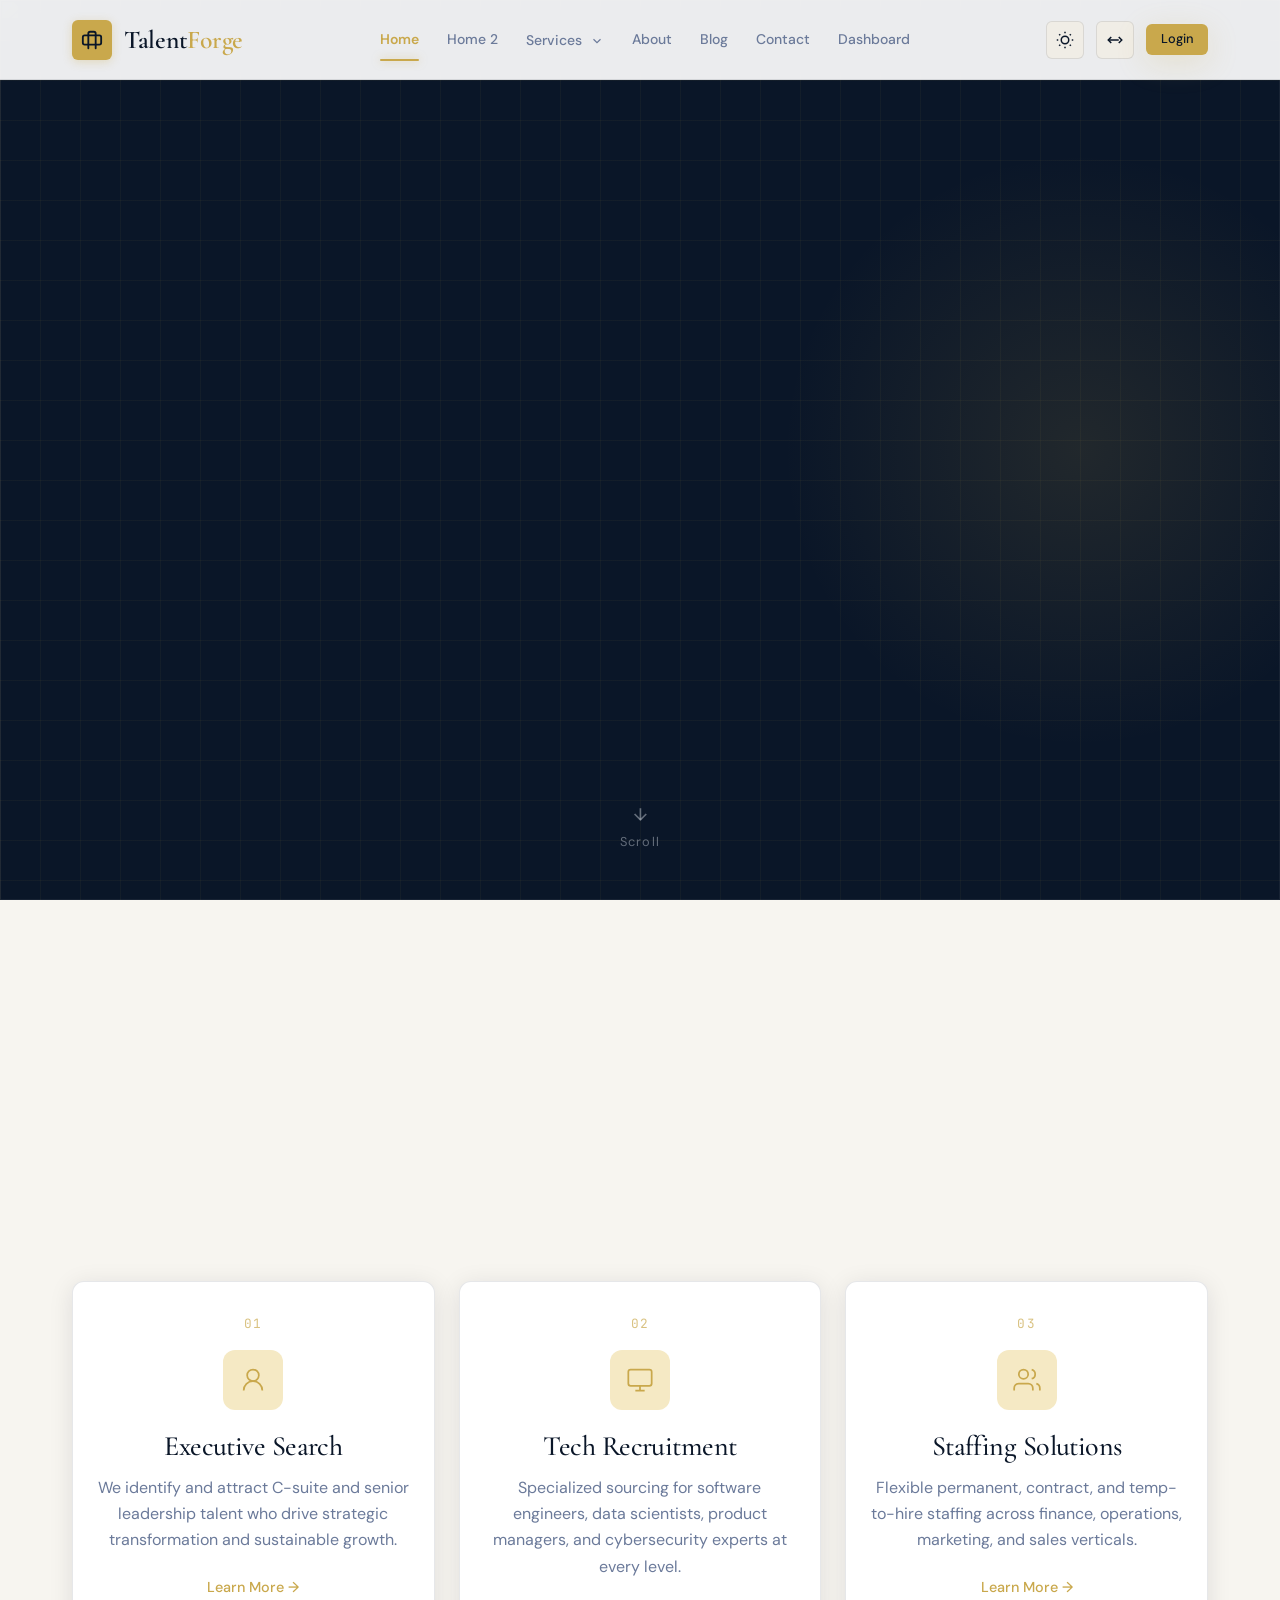
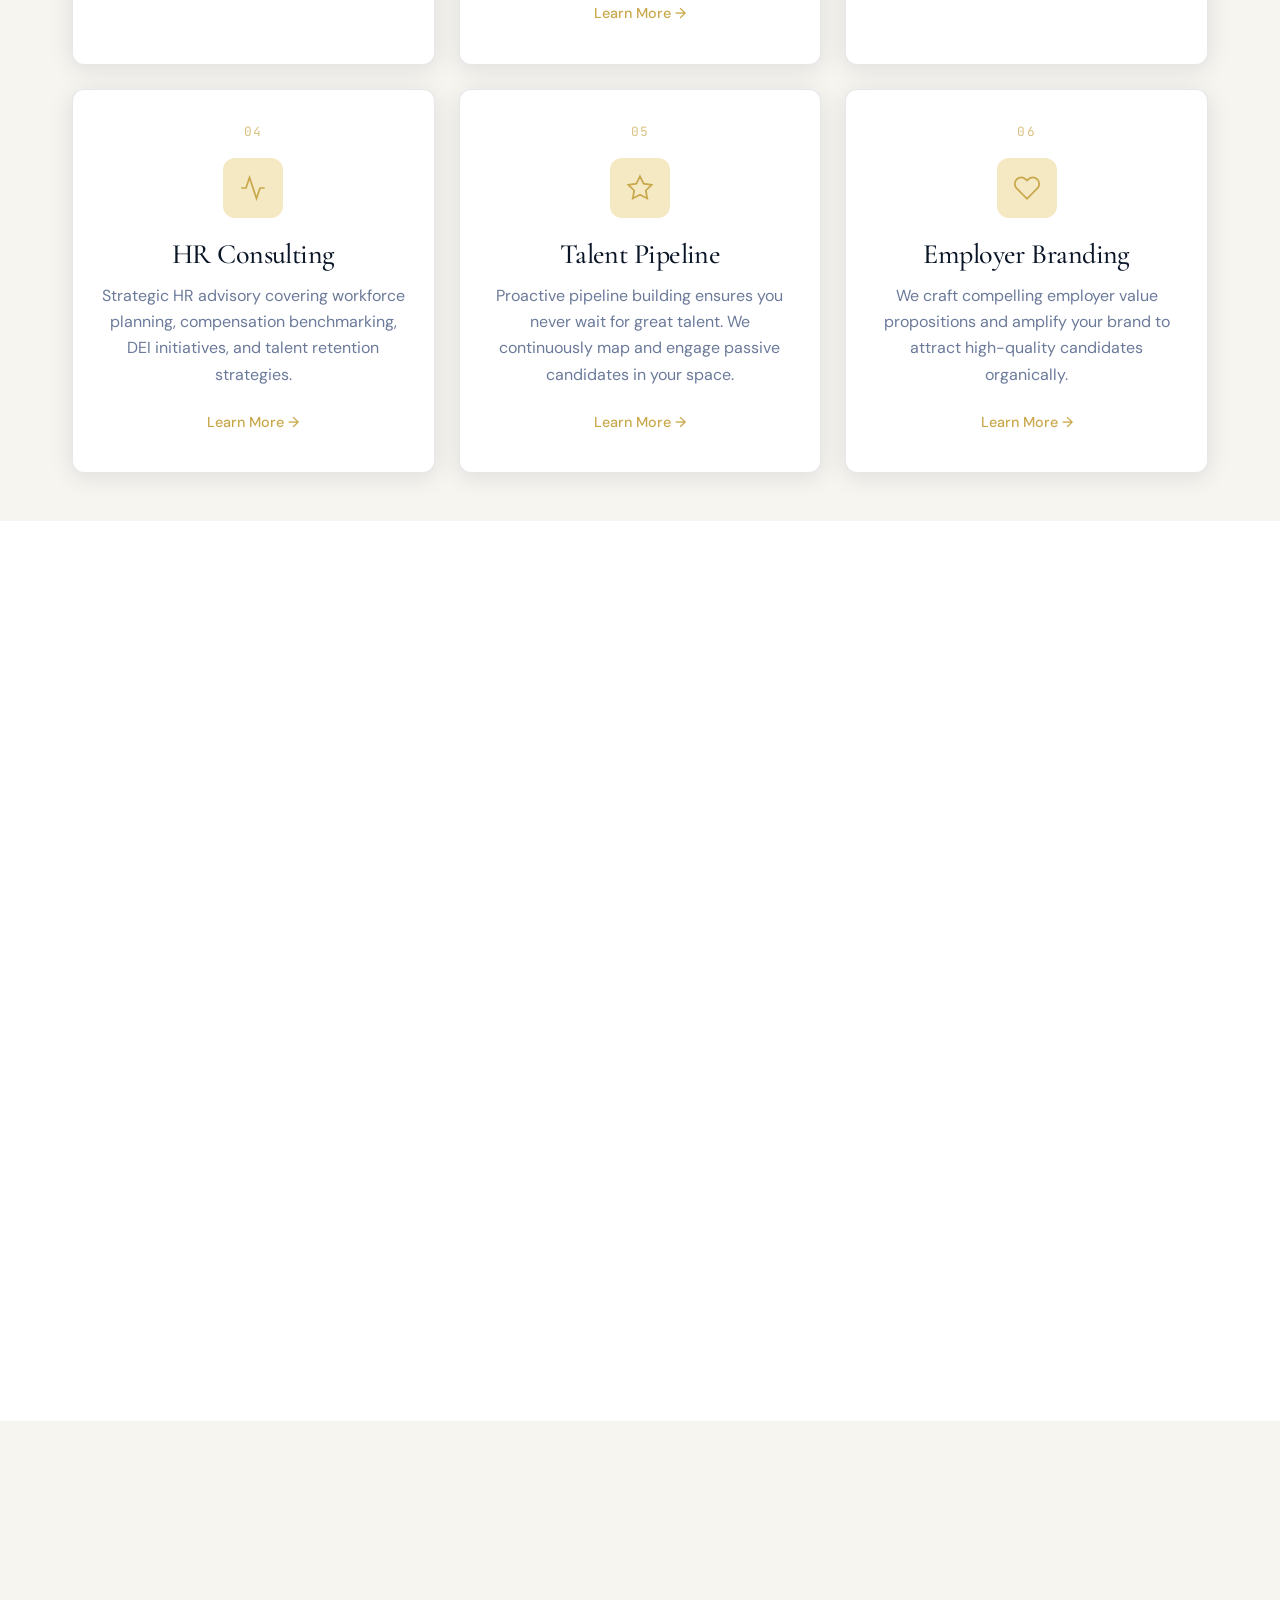
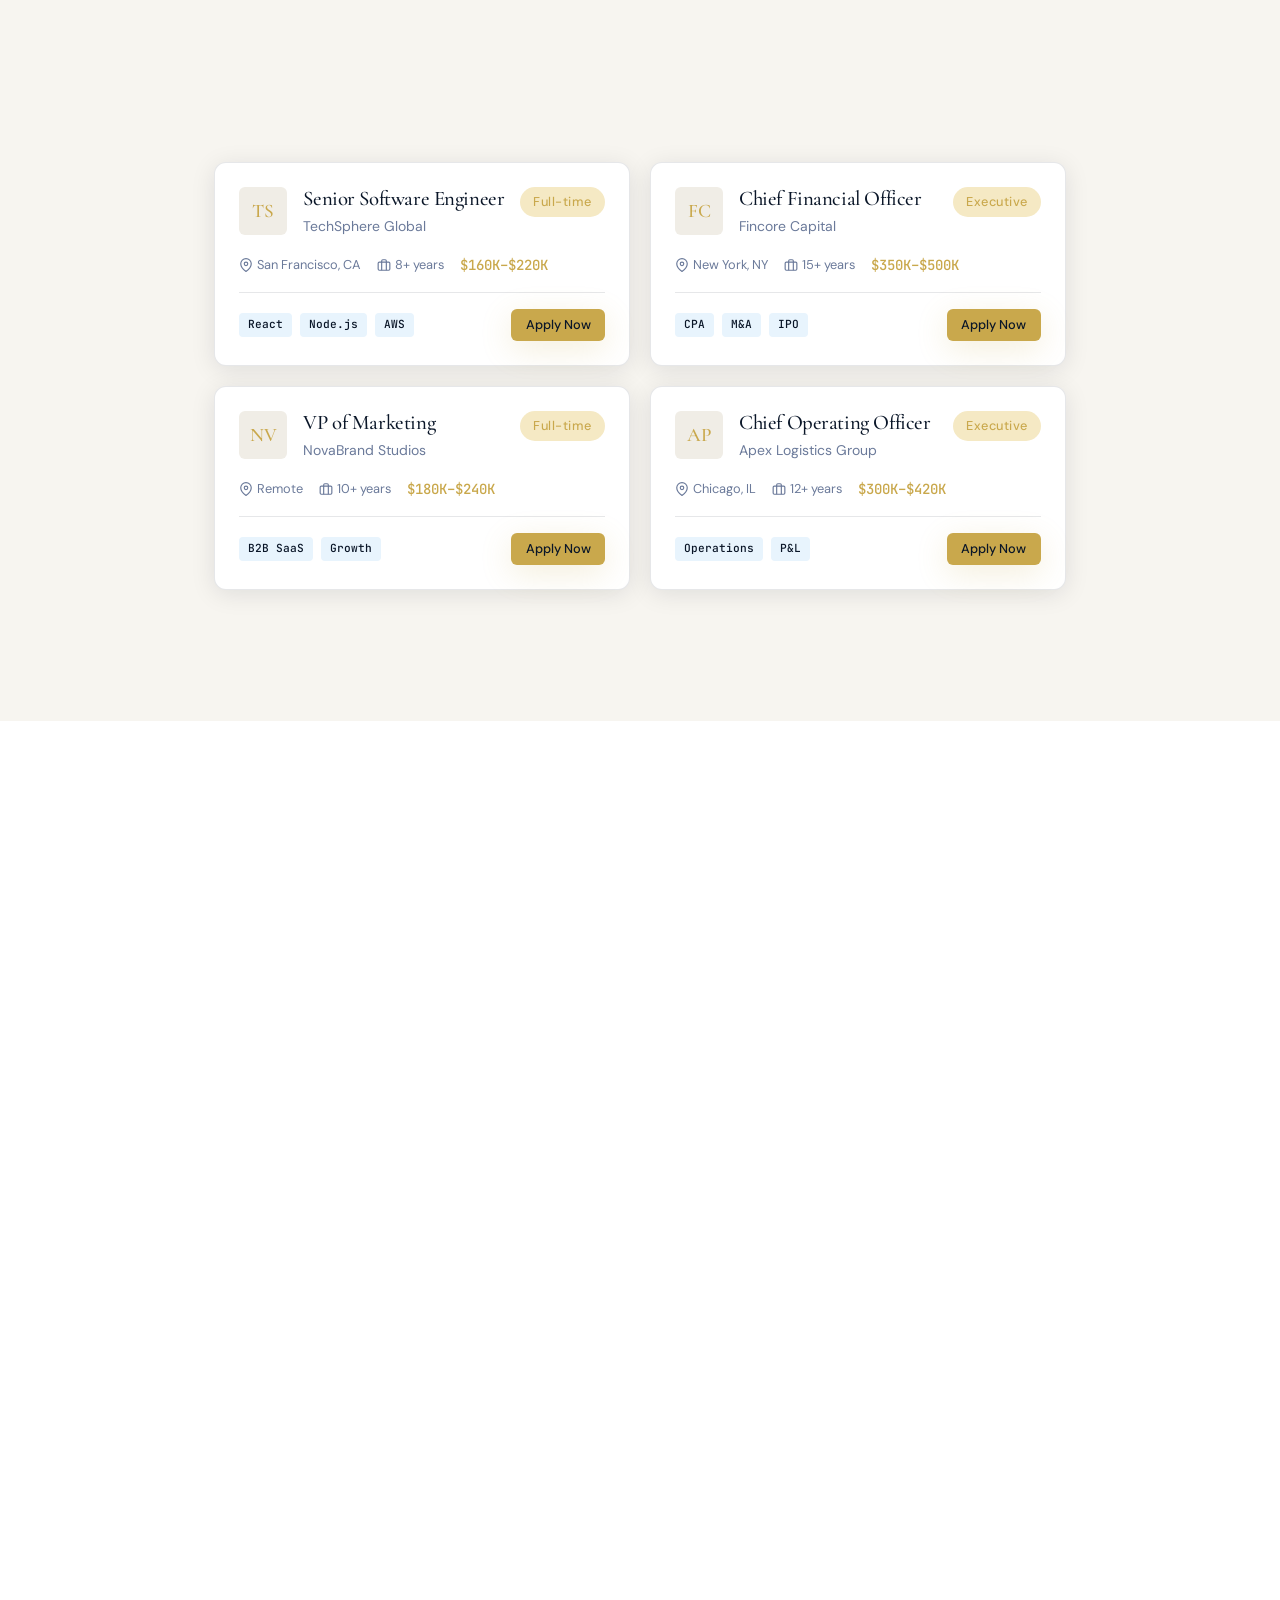
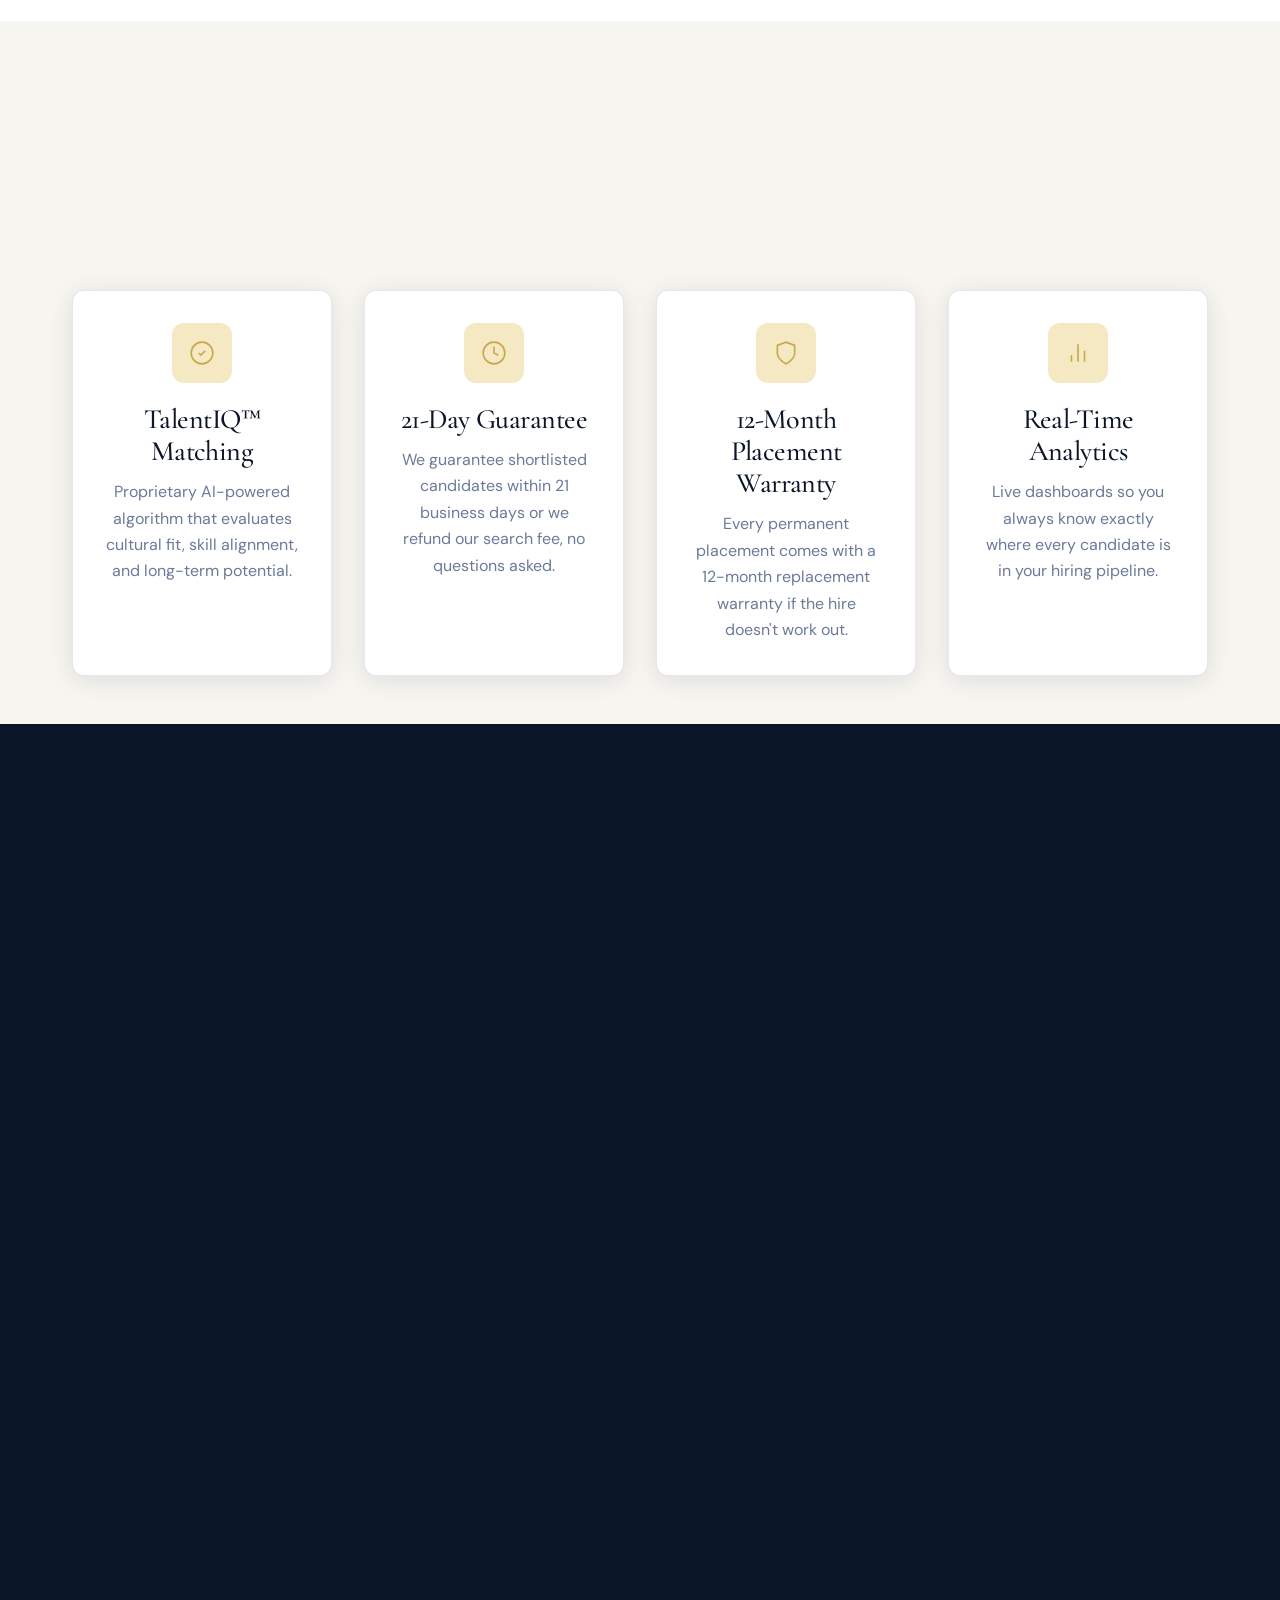
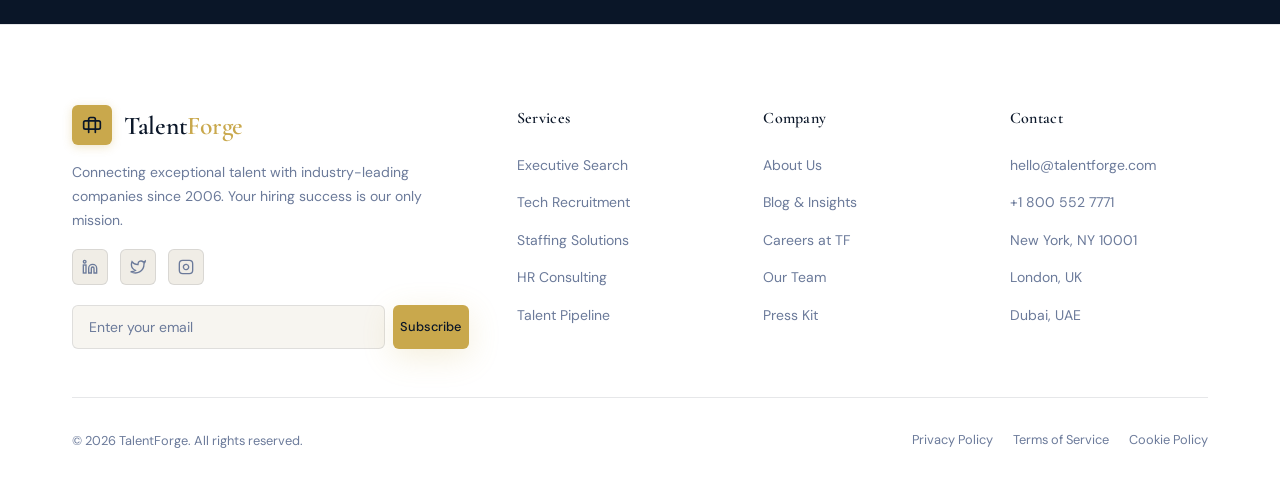
==== commit 4113df9a: "add the css" ====
--- a/index.html
+++ b/index.html
@@ -6,7 +6,8 @@
   <title>TalentForge — Premium Recruitment & Talent Acquisition</title>
   <meta name="description" content="TalentForge connects top-tier talent with world-class companies. Premium recruitment, executive search, and HR consulting services tailored to your industry." />
   <link rel="icon" type="image/svg+xml" href="assets/images/favicon.svg" />
-  <link rel="icon" type="image/png" href="assets/images/favicon.png" />
+  <link rel="icon" type="image/png" sizes="32x32" href="assets/images/favicon.png" />
+  <link rel="shortcut icon" href="assets/images/favicon.ico" type="image/x-icon" />
   <link rel="apple-touch-icon" href="assets/images/apple-touch-icon.png" />
   <link rel="preconnect" href="https://fonts.googleapis.com" />
   <link rel="preconnect" href="https://fonts.gstatic.com" crossorigin />
--- a/assets/css/style.css
+++ b/assets/css/style.css
@@ -197,12 +197,12 @@
 }
 
 .section {
-  padding-block: var(--space-24);
+  padding-block: var(--space-12);
 }
 
 .section-full {
-  min-height: 150vh;
-  width: 100vw;
+  min-height: 100vh;
+  width: 100%;
   display: flex;
   flex-direction: column;
   justify-content: center;
@@ -277,16 +277,19 @@
 .btn {
   display: inline-flex;
   align-items: center;
+  justify-content: center;
   gap: var(--space-2);
-  padding: var(--space-3) var(--space-8);
-  font-size: var(--size-btn);
-  font-weight: var(--weight-btn);
+  padding: 0.55rem 1.35rem;
+  font-size: 0.9rem;
+  font-weight: 500;
   font-family: var(--font-body);
   border-radius: var(--radius-sm);
   transition: var(--transition);
   white-space: nowrap;
   position: relative;
   overflow: hidden;
+  width: auto;
+  max-width: fit-content;
 }
 
 .btn::after {
@@ -312,7 +315,7 @@
 
 .btn-primary:hover {
   transform: translateY(-2px);
-  box-shadow: 0 12px 40px rgba(201,168,76,0.35);
+  box-shadow: 0 8px 24px rgba(201,168,76,0.3);
 }
 
 .btn-outline {
@@ -321,6 +324,11 @@
   border: 1px solid var(--color-border);
 }
 
+[data-theme="dark"] .btn-outline {
+  border-color: rgba(232, 238, 246, 0.22);
+  color: #E8EEF6;
+}
+
 .btn-outline:hover {
   border-color: var(--color-secondary);
   color: var(--color-secondary);
@@ -330,21 +338,34 @@
 .btn-ghost {
   background: transparent;
   color: var(--color-secondary);
-  padding-inline: var(--space-2);
+  padding: 0.4rem 0.85rem;
+  border-radius: var(--radius-sm);
+  display: inline-flex;
+  align-items: center;
+  gap: var(--space-2);
+  transition: var(--transition);
+  width: auto;
+  max-width: fit-content;
 }
 
 .btn-ghost:hover {
-  color: var(--color-text);
+  background: rgba(201, 168, 76, 0.15);
+  color: var(--color-secondary);
+}
+
+[data-theme="dark"] .btn-ghost:hover {
+  background: rgba(212, 181, 106, 0.2);
+  color: #D4B56A;
 }
 
 .btn-lg {
-  padding: var(--space-4) var(--space-10);
-  font-size: 1.05rem;
+  padding: 0.65rem 1.5rem;
+  font-size: 0.925rem;
 }
 
 .btn-sm {
-  padding: var(--space-2) var(--space-5);
-  font-size: var(--size-caption);
+  padding: 0.35rem 0.9rem;
+  font-size: 0.8rem;
 }
 
 /* ── Cards ──────────────────────────────────────────────── */
@@ -409,6 +430,13 @@
   background: var(--color-gold-light);
   color: var(--color-secondary);
   letter-spacing: 0.04em;
+  border: 1px solid transparent;
+}
+
+[data-theme="dark"] .tag {
+  background: rgba(212, 181, 106, 0.16);
+  color: #D4B56A;
+  border-color: rgba(212, 181, 106, 0.3);
 }
 
 .badge {
@@ -419,7 +447,14 @@
   font-weight: 500;
   border-radius: 4px;
   background: var(--color-accent);
-  color: var(--color-navy-light);
+  color: #0A1628;
+  border: 1px solid transparent;
+}
+
+[data-theme="dark"] .badge {
+  background: rgba(144, 182, 236, 0.18);
+  color: #94B8F0;
+  border-color: rgba(148, 184, 240, 0.3);
 }
 
 /* ── Form Elements ──────────────────────────────────────── */
@@ -505,24 +540,25 @@
    ════════════════════════════════════════════════════════ */
 .navbar {
   position: fixed;
+  top: 0;
   inset-block-start: 0;
   inset-inline: 0;
   z-index: 1000;
   height: var(--nav-height);
   display: flex;
   align-items: center;
-  background: rgba(10, 22, 40, 0.85);
+  background: rgba(255, 255, 255, 0.92);
   backdrop-filter: blur(16px);
   -webkit-backdrop-filter: blur(16px);
-  border-block-end: 1px solid rgba(201, 168, 76, 0.15);
+  border-block-end: 1px solid var(--color-border);
   transition: var(--transition);
 }
 
 .navbar.scrolled {
-  background: rgba(10, 22, 40, 0.95);
+  background: rgba(255, 255, 255, 0.98);
   backdrop-filter: blur(20px);
   -webkit-backdrop-filter: blur(20px);
-  box-shadow: 0 4px 24px rgba(0, 0, 0, 0.35);
+  box-shadow: 0 4px 24px rgba(10, 22, 40, 0.08);
   border-block-end: 1px solid rgba(201, 168, 76, 0.25);
 }
 
@@ -570,9 +606,13 @@
   font-family: var(--font-heading);
   font-size: 1.6rem;
   font-weight: 600;
-  color: #F7F5F0;
+  color: var(--color-text);
   letter-spacing: -0.01em;
   line-height: 1;
+}
+
+[data-theme="dark"] .nav-logo-text {
+  color: #F7F5F0;
 }
 
 .nav-logo-text span {
@@ -591,7 +631,7 @@
 .nav-link {
   font-size: var(--size-label);
   font-weight: 500;
-  color: rgba(232, 238, 246, 0.82);
+  color: var(--color-text-muted);
   padding: var(--space-2) var(--space-3);
   border-radius: var(--radius-sm);
   transition: var(--transition);
@@ -600,6 +640,15 @@
 }
 
 .nav-link:hover {
+  color: var(--color-primary);
+  background: rgba(10, 22, 40, 0.05);
+}
+
+[data-theme="dark"] .nav-link {
+  color: rgba(232, 238, 246, 0.82);
+}
+
+[data-theme="dark"] .nav-link:hover {
   color: #FFFFFF;
   background: rgba(255, 255, 255, 0.08);
 }
@@ -631,10 +680,10 @@
   inset-inline-start: 50%;
   transform: translateX(-50%);
   min-width: 220px;
-  background: #0F1E35;
-  border: 1px solid rgba(201, 168, 76, 0.25);
+  background: #FFFFFF;
+  border: 1px solid var(--color-border);
   border-radius: var(--radius);
-  box-shadow: 0 12px 36px rgba(0, 0, 0, 0.4);
+  box-shadow: 0 12px 36px rgba(10, 22, 40, 0.12);
   padding: var(--space-3);
   opacity: 0;
   visibility: hidden;
@@ -643,6 +692,12 @@
   z-index: 100;
 }
 
+[data-theme="dark"] .nav-dropdown-menu {
+  background: #0F1E35;
+  border-color: rgba(201, 168, 76, 0.25);
+  box-shadow: 0 12px 36px rgba(0, 0, 0, 0.4);
+}
+
 .nav-dropdown:hover .nav-dropdown-menu {
   opacity: 1;
   visibility: visible;
@@ -656,12 +711,21 @@
   padding: var(--space-2) var(--space-3);
   border-radius: var(--radius-sm);
   font-size: var(--size-label);
+  color: var(--color-text);
+  text-decoration: none;
+  transition: var(--transition);
+}
+
+.nav-dropdown-item:hover {
+  background: var(--color-surface-2);
+  color: var(--color-secondary);
+}
+
+[data-theme="dark"] .nav-dropdown-item {
   color: rgba(232, 238, 246, 0.85);
-  text-decoration: none;
-  transition: var(--transition);
-}
-
-.nav-dropdown-item:hover {
+}
+
+[data-theme="dark"] .nav-dropdown-item:hover {
   background: rgba(201, 168, 76, 0.15);
   color: var(--color-secondary);
 }
@@ -681,46 +745,96 @@
   align-items: center;
   justify-content: center;
   border-radius: var(--radius-sm);
-  color: rgba(232, 238, 246, 0.85);
-  background: rgba(255, 255, 255, 0.05);
-  border: 1px solid rgba(201, 168, 76, 0.25);
+  color: #0A1628;
+  background: var(--color-surface-2);
+  border: 1px solid var(--color-border);
   transition: var(--transition);
   font-size: 0;
   cursor: pointer;
-}
-
-.nav-icon-btn:hover {
-  color: #FFFFFF;
-  border-color: var(--color-secondary);
-  background: rgba(201, 168, 76, 0.18);
 }
 
 .nav-icon-btn svg {
   width: 18px;
   height: 18px;
   display: block;
+  stroke: #0A1628;
+  transition: stroke 0.2s ease, color 0.2s ease;
+}
+
+.nav-icon-btn:hover {
+  color: #8C6A1A;
+  border-color: var(--color-secondary);
+  background: rgba(201, 168, 76, 0.15);
+}
+
+.nav-icon-btn:hover svg {
+  stroke: #8C6A1A;
+}
+
+[data-theme="dark"] .nav-icon-btn {
+  color: #E8EEF6;
+  background: rgba(255, 255, 255, 0.05);
+  border: 1px solid rgba(201, 168, 76, 0.25);
+}
+
+[data-theme="dark"] .nav-icon-btn svg {
+  stroke: #E8EEF6;
+}
+
+[data-theme="dark"] .nav-icon-btn:hover {
+  color: #FFFFFF;
+  border-color: var(--color-secondary);
+  background: rgba(201, 168, 76, 0.18);
+}
+
+[data-theme="dark"] .nav-icon-btn:hover svg {
+  stroke: var(--color-secondary);
 }
 
 /* Hamburger */
 .hamburger {
   display: none;
   flex-direction: column;
+  align-items: center;
+  justify-content: center;
   gap: 5px;
-  padding: var(--space-2);
+  width: 40px;
+  height: 40px;
+  padding: 0;
   border-radius: var(--radius-sm);
   cursor: pointer;
   border: 1px solid var(--color-border);
-  background: transparent;
-  transition: var(--transition);
+  background: var(--color-surface-2);
+  transition: var(--transition);
+  flex-shrink: 0;
+}
+
+.hamburger:hover {
+  background: rgba(201, 168, 76, 0.15);
+  border-color: var(--color-secondary);
 }
 
 .hamburger-line {
-  width: 22px;
+  width: 20px;
   height: 2px;
-  background: var(--color-text);
+  background: #0A1628;
   border-radius: 2px;
   transition: var(--transition);
   display: block;
+}
+
+[data-theme="dark"] .hamburger {
+  background: rgba(255, 255, 255, 0.05);
+  border: 1px solid rgba(201, 168, 76, 0.25);
+}
+
+[data-theme="dark"] .hamburger-line {
+  background: #F7F5F0;
+}
+
+[data-theme="dark"] .hamburger:hover {
+  background: rgba(201, 168, 76, 0.18);
+  border-color: var(--color-secondary);
 }
 
 .hamburger.open .hamburger-line:nth-child(1) {
@@ -755,8 +869,10 @@
 
 .drawer {
   position: fixed;
-  inset-block: 0;
-  inset-inline-end: 0;
+  top: 0;
+  bottom: 0;
+  right: 0;
+  left: auto;
   width: min(340px, 90vw);
   background: var(--color-surface);
   z-index: 999;
@@ -844,8 +960,8 @@
    HERO — HOME
    ════════════════════════════════════════════════════════ */
 .hero {
-  min-height: 150vh;
-  width: 100vw;
+  min-height: 100vh;
+  width: 100%;
   position: relative;
   display: flex;
   align-items: center;
@@ -1125,6 +1241,16 @@
   font-weight: 500;
 }
 
+.about-content {
+  display: flex;
+  flex-direction: column;
+  align-items: flex-start;
+}
+
+[dir="rtl"] .about-content {
+  align-items: flex-end;
+}
+
 .about-content h2 {
   text-align: start;
   margin-block-end: var(--space-5);
@@ -1475,13 +1601,24 @@
    FOOTER
    ════════════════════════════════════════════════════════ */
 .footer {
-  background: var(--color-primary);
-  color: rgba(232,238,246,0.7);
+  background: #FFFFFF;
+  color: var(--color-text-muted);
   padding-block: var(--space-20) var(--space-8);
+  border-block-start: 1px solid var(--color-border);
 }
 
 [data-theme="dark"] .footer {
   background: #040B16;
+  color: rgba(232,238,246,0.7);
+  border-block-start: none;
+}
+
+.footer .nav-logo-text {
+  color: var(--color-text) !important;
+}
+
+[data-theme="dark"] .footer .nav-logo-text {
+  color: #F7F5F0 !important;
 }
 
 .footer-grid {
@@ -1489,27 +1626,39 @@
   grid-template-columns: 2fr 1fr 1fr 1fr;
   gap: var(--space-12);
   padding-block-end: var(--space-12);
+  border-block-end: 1px solid var(--color-border);
+  margin-block-end: var(--space-8);
+}
+
+[data-theme="dark"] .footer-grid {
   border-block-end: 1px solid rgba(201,168,76,0.15);
-  margin-block-end: var(--space-8);
 }
 
 .footer-brand p {
-  color: rgba(232,238,246,0.55);
+  color: var(--color-text-muted);
   font-size: var(--size-label);
   line-height: 1.7;
   margin-block: var(--space-4);
   text-align: start;
 }
 
+[data-theme="dark"] .footer-brand p {
+  color: rgba(232,238,246,0.55);
+}
+
 .footer-col-title {
   font-family: var(--font-heading);
   font-size: 1rem;
-  font-weight: 520;
-  color: #F7F5F0;
+  font-weight: 600;
+  color: var(--color-text);
   margin-block-end: var(--space-5);
   letter-spacing: 0.02em;
 }
 
+[data-theme="dark"] .footer-col-title {
+  color: #F7F5F0;
+}
+
 .footer-links {
   display: flex;
   flex-direction: column;
@@ -1518,13 +1667,17 @@
 
 .footer-link {
   font-size: var(--size-label);
+  color: var(--color-text-muted);
+  transition: var(--transition);
+}
+
+.footer-link:hover {
+  color: var(--color-secondary);
+  padding-inline-start: var(--space-2);
+}
+
+[data-theme="dark"] .footer-link {
   color: rgba(232,238,246,0.55);
-  transition: var(--transition);
-}
-
-.footer-link:hover {
-  color: var(--color-secondary);
-  padding-inline-start: var(--space-2);
 }
 
 .footer-social {
@@ -1537,8 +1690,9 @@
   width: 36px;
   height: 36px;
   border-radius: var(--radius-sm);
-  border: 1px solid rgba(201,168,76,0.25);
-  color: rgba(232,238,246,0.55);
+  border: 1px solid var(--color-border);
+  background: var(--color-surface-2);
+  color: var(--color-text-muted);
   display: flex;
   align-items: center;
   justify-content: center;
@@ -1548,6 +1702,18 @@
 .footer-social-link:hover {
   border-color: var(--color-secondary);
   color: var(--color-secondary);
+  background: var(--color-gold-light);
+}
+
+[data-theme="dark"] .footer-social-link {
+  border: 1px solid rgba(201,168,76,0.25);
+  background: transparent;
+  color: rgba(232,238,246,0.55);
+}
+
+[data-theme="dark"] .footer-social-link:hover {
+  border-color: var(--color-secondary);
+  color: var(--color-secondary);
   background: rgba(201,168,76,0.08);
 }
 
@@ -1558,13 +1724,23 @@
 }
 
 .footer-newsletter .form-input {
+  background: var(--color-bg);
+  border-color: var(--color-border);
+  color: var(--color-text);
+  font-size: var(--size-label);
+}
+
+.footer-newsletter .form-input::placeholder {
+  color: var(--color-text-muted);
+}
+
+[data-theme="dark"] .footer-newsletter .form-input {
   background: rgba(255,255,255,0.05);
   border-color: rgba(201,168,76,0.25);
   color: #F7F5F0;
-  font-size: var(--size-label);
-}
-
-.footer-newsletter .form-input::placeholder {
+}
+
+[data-theme="dark"] .footer-newsletter .form-input::placeholder {
   color: rgba(232,238,246,0.35);
 }
 
@@ -1578,6 +1754,10 @@
 
 .footer-copy {
   font-size: var(--size-caption);
+  color: var(--color-text-muted);
+}
+
+[data-theme="dark"] .footer-copy {
   color: rgba(232,238,246,0.35);
 }
 
@@ -1588,22 +1768,61 @@
 
 .footer-legal a {
   font-size: var(--size-caption);
+  color: var(--color-text-muted);
+  transition: var(--transition);
+}
+
+.footer-legal a:hover { color: var(--color-secondary); }
+
+[data-theme="dark"] .footer-legal a {
   color: rgba(232,238,246,0.35);
-  transition: var(--transition);
-}
-
-.footer-legal a:hover { color: var(--color-secondary); }
+}
+
+/* Back to Top Button */
+.back-to-top-btn {
+  display: inline-flex;
+  align-items: center;
+  gap: var(--space-2);
+  padding: 0.4rem 0.85rem;
+  font-size: var(--size-caption);
+  font-weight: 500;
+  color: var(--color-text-muted);
+  background: var(--color-surface-2);
+  border: 1px solid var(--color-border);
+  border-radius: var(--radius-sm);
+  cursor: pointer;
+  transition: var(--transition);
+}
+
+.back-to-top-btn:hover {
+  color: var(--color-primary);
+  border-color: var(--color-secondary);
+  background: var(--color-gold-light);
+  transform: translateY(-2px);
+}
+
+[data-theme="dark"] .back-to-top-btn {
+  color: rgba(232, 238, 246, 0.65);
+  background: rgba(255, 255, 255, 0.05);
+  border-color: rgba(201, 168, 76, 0.25);
+}
+
+[data-theme="dark"] .back-to-top-btn:hover {
+  color: var(--color-secondary);
+  border-color: var(--color-secondary);
+  background: rgba(201, 168, 76, 0.12);
+}
 
 /* ════════════════════════════════════════════════════════
    PAGE HERO (Interior Pages)
    ════════════════════════════════════════════════════════ */
 .page-hero {
-  min-height: 55vh;
+  min-height: auto;
   background: var(--color-primary);
   display: flex;
   align-items: flex-end;
-  padding-block-start: var(--nav-height);
-  padding-block-end: var(--space-16);
+  padding-block-start: calc(var(--nav-height) + var(--space-8));
+  padding-block-end: var(--space-8);
   position: relative;
   overflow: hidden;
 }
@@ -1670,6 +1889,7 @@
   display: grid;
   grid-template-columns: repeat(3, 1fr);
   gap: var(--space-6);
+  align-items: stretch;
 }
 
 .service-detail-card {
@@ -1685,6 +1905,20 @@
   transition: var(--transition);
   position: relative;
   overflow: hidden;
+  height: 100%;
+}
+
+.service-detail-card ul {
+  width: 100%;
+  flex: 1;
+}
+
+.service-detail-card > .btn,
+.service-detail-card > a {
+  margin-block-start: auto;
+  width: 100%;
+  max-width: 220px;
+  justify-content: center;
 }
 
 .service-detail-card:hover {
@@ -1746,7 +1980,7 @@
   display: grid;
   grid-template-columns: repeat(3, 1fr);
   gap: var(--space-6);
-  align-items: start;
+  align-items: stretch;
 }
 
 .pricing-card {
@@ -1756,6 +1990,14 @@
   padding: var(--space-8);
   text-align: center;
   transition: var(--transition);
+  display: flex;
+  flex-direction: column;
+  height: 100%;
+}
+
+.pricing-card > .btn,
+.pricing-card > a {
+  margin-block-start: auto;
 }
 
 .pricing-card.featured {
@@ -1938,6 +2180,7 @@
   display: grid;
   grid-template-columns: repeat(4, 1fr);
   gap: var(--space-6);
+  align-items: stretch;
 }
 
 .team-card {
@@ -1947,6 +2190,9 @@
   overflow: hidden;
   text-align: center;
   transition: var(--transition);
+  display: flex;
+  flex-direction: column;
+  height: 100%;
 }
 
 .team-card:hover {
@@ -1968,6 +2214,10 @@
 
 .team-info {
   padding: var(--space-5) var(--space-4);
+  flex: 1;
+  display: flex;
+  flex-direction: column;
+  justify-content: space-between;
 }
 
 .team-name {
@@ -2022,7 +2272,7 @@
   inset-inline-start: 50%;
   inset-block: 0;
   width: 2px;
-  background: linear-gradient(to bottom, var(--color-secondary), transparent);
+  background: linear-gradient(to bottom, var(--color-secondary), rgba(201,168,76,0.2));
   transform: translateX(-50%);
 }
 
@@ -2032,38 +2282,47 @@
   gap: var(--space-8);
   margin-block-end: var(--space-10);
   position: relative;
-}
-
-.timeline-item:nth-child(even) .timeline-content {
-  grid-column: 2;
-}
-
-.timeline-item:nth-child(even) .timeline-year {
-  grid-column: 1;
-  grid-row: 1;
-  text-align: end;
+  align-items: center;
 }
 
 .timeline-dot {
   position: absolute;
   inset-inline-start: 50%;
-  inset-block-start: 28px;
+  inset-block-start: 50%;
   width: 14px;
   height: 14px;
   border-radius: 50%;
   background: var(--color-secondary);
   border: 3px solid var(--color-bg);
-  transform: translateX(-50%);
-  z-index: 1;
+  transform: translate(-50%, -50%);
+  z-index: 2;
+  box-shadow: 0 0 10px rgba(201, 168, 76, 0.4);
 }
 
 .timeline-year {
-  font-family: var(--font-mono);
+  font-family: var(--font-heading);
   font-size: 2rem;
-  font-weight: 500;
-  color: var(--color-secondary);
-  display: flex;
-  align-items: flex-start;
+  font-weight: 600;
+  color: var(--color-secondary);
+  display: flex;
+  align-items: center;
+  justify-content: flex-end;
+  text-align: end;
+  padding-inline-end: var(--space-4);
+}
+
+.timeline-item:nth-child(even) .timeline-content {
+  grid-column: 1;
+  grid-row: 1;
+}
+
+.timeline-item:nth-child(even) .timeline-year {
+  grid-column: 2;
+  grid-row: 1;
+  justify-content: flex-start;
+  text-align: start;
+  padding-inline-start: var(--space-4);
+  padding-inline-end: 0;
 }
 
 .timeline-content {
@@ -2248,16 +2507,22 @@
   gap: var(--space-4);
 }
 
+#contact-info .grid-4 {
+  align-items: stretch;
+}
+
 .contact-info-card {
   background: var(--color-surface);
   border: 1px solid var(--color-border);
   border-radius: var(--radius);
-  padding: var(--space-5) var(--space-6);
-  display: flex;
+  padding: var(--space-6);
+  display: flex;
+  flex-direction: column;
   align-items: flex-start;
-  gap: var(--space-4);
+  gap: var(--space-3);
   transition: var(--transition);
   text-align: start;
+  height: 100%;
 }
 
 .contact-info-card:hover {
@@ -2954,8 +3219,8 @@
    HOME 2 SPECIFIC
    ════════════════════════════════════════════════════════ */
 .hero2 {
-  min-height: 150vh;
-  width: 100vw;
+  min-height: 100vh;
+  width: 100%;
   background: var(--color-bg);
   padding-block-start: var(--nav-height);
   display: grid;
@@ -2970,7 +3235,8 @@
 }
 
 .hero2-right {
-  background: var(--color-primary);
+  background: linear-gradient(135deg, #FAF8F5 0%, #EFEBE4 100%);
+  border-inline-start: 1px solid rgba(201, 168, 76, 0.2);
   height: 100%;
   min-height: inherit;
   display: flex;
@@ -2983,6 +3249,7 @@
 
 [data-theme="dark"] .hero2-right {
   background: #0F1E35;
+  border-inline-start: 1px solid rgba(212, 181, 106, 0.15);
 }
 
 .hero2-visual {
@@ -2993,11 +3260,36 @@
 }
 
 .hero2-card {
-  background: rgba(255,255,255,0.06);
-  border: 1px solid rgba(201,168,76,0.25);
+  background: #FFFFFF;
+  border: 1px solid rgba(201, 168, 76, 0.3);
   border-radius: var(--radius);
   padding: var(--space-5);
-  backdrop-filter: blur(10px);
+  box-shadow: 0 12px 36px rgba(10, 22, 40, 0.08);
+}
+
+[data-theme="dark"] .hero2-card {
+  background: rgba(255, 255, 255, 0.04);
+  border: 1px solid rgba(201, 168, 76, 0.22);
+  box-shadow: 0 12px 36px rgba(0, 0, 0, 0.3);
+}
+
+.hero2-card-title {
+  color: #0A1628;
+  font-size: var(--size-label);
+  font-weight: 600;
+}
+
+[data-theme="dark"] .hero2-card-title {
+  color: #F7F5F0;
+}
+
+.hero2-card-sub {
+  color: #5A6A85;
+  font-size: var(--size-caption);
+}
+
+[data-theme="dark"] .hero2-card-sub {
+  color: rgba(232, 238, 246, 0.6);
 }
 
 .hero2-card + .hero2-card {
@@ -3245,12 +3537,21 @@
     --container-padding: var(--space-6);
   }
 
-  .nav-links { display: none; }
-  .hamburger { display: flex; }
-  .nav-icon-btn.theme-toggle-desktop { display: none; }
-
-  .hero { min-height: 120vh; }
-  .hero-stats { gap: var(--space-8); }
+  .navbar .container {
+    gap: var(--space-3);
+  }
+
+  .nav-links { display: none !important; }
+  .nav-actions { display: flex !important; gap: var(--space-2); align-items: center; }
+  .nav-actions [data-rtl-toggle] { display: none !important; }
+  .nav-actions #nav-login-btn { display: none !important; }
+  .hamburger { display: flex !important; }
+
+  .section { padding-block: var(--space-8); }
+  .hero, .hero2 { min-height: auto; }
+  .grid-4 { grid-template-columns: repeat(2, 1fr); gap: var(--space-6); }
+  .grid-3 { grid-template-columns: repeat(2, 1fr); gap: var(--space-6); }
+  .grid-2 { grid-template-columns: repeat(2, 1fr); gap: var(--space-6); }
 
   .services-grid { grid-template-columns: repeat(2, 1fr); }
   .about-split { grid-template-columns: 1fr; }
@@ -3261,7 +3562,7 @@
 
   .cta-cards { grid-template-columns: 1fr; }
 
-  .footer-grid { grid-template-columns: 1fr 1fr; gap: var(--space-8); }
+  .footer-grid { grid-template-columns: 1.8fr 1fr 1fr 1fr; gap: var(--space-5); }
 
   .services-detail-grid { grid-template-columns: repeat(2, 1fr); }
   .process-steps { grid-template-columns: repeat(2, 1fr); }
@@ -3283,7 +3584,7 @@
     width: 260px;
   }
   .sidebar.open { transform: translateX(0); }
-  .sidebar-toggle { display: flex; }
+  .sidebar-toggle { display: flex !important; }
 
   .kpi-grid { grid-template-columns: repeat(2, 1fr); }
   .dashboard-charts { grid-template-columns: 1fr; }
@@ -3310,10 +3611,34 @@
     --size-h1: 2.8rem;
     --size-h2: 2rem;
     --size-h3: 1.5rem;
-    --container-padding: var(--space-5);
+    --container-padding: var(--space-4);
   }
 
-  .section { padding-block: var(--space-16); }
+  .navbar .container {
+    gap: var(--space-2);
+  }
+
+  .nav-logo-text {
+    font-size: 1.35rem;
+  }
+
+  .nav-logo-icon {
+    width: 34px;
+    height: 34px;
+  }
+
+  .nav-actions {
+    gap: var(--space-2);
+  }
+
+  .nav-actions .btn {
+    padding: 0.4rem 0.75rem;
+    font-size: 0.8rem;
+  }
+
+  .section { padding-block: var(--space-6); }
+
+  .grid-4, .grid-3, .grid-2 { grid-template-columns: 1fr; gap: var(--space-5); }
 
   .hero-stats {
     flex-wrap: wrap;
@@ -3324,13 +3649,27 @@
 
   .services-grid { grid-template-columns: 1fr; }
 
-  .about-stats { grid-template-columns: 1fr; }
+  .about-stats {
+    display: grid;
+    grid-template-columns: repeat(3, 1fr);
+    gap: var(--space-3);
+    padding: var(--space-4) var(--space-2);
+    width: 100%;
+  }
+
+  .about-stat-num {
+    font-size: 1.75rem;
+  }
+
+  .about-stat-label {
+    font-size: 0.75rem;
+  }
 
   .blog-grid { grid-template-columns: 1fr; }
 
   .form-row { grid-template-columns: 1fr; }
 
-  .footer-grid { grid-template-columns: 1fr; }
+  .footer-grid { grid-template-columns: 1.2fr 1fr; gap: var(--space-8) var(--space-6); }
   .footer-bottom { flex-direction: column; text-align: center; }
   .footer-legal { justify-content: center; }
 
@@ -3457,7 +3796,8 @@
 }
 
 .hero2-right {
-  background: var(--color-primary);
+  background: linear-gradient(135deg, #FAF8F5 0%, #EFEBE4 100%);
+  border-inline-start: 1px solid rgba(201, 168, 76, 0.2);
   position: relative;
   display: flex;
   align-items: center;
@@ -3467,7 +3807,8 @@
 }
 
 [data-theme="dark"] .hero2-right {
-  background: #060E1B;
+  background: #0F1E35;
+  border-inline-start: 1px solid rgba(212, 181, 106, 0.15);
 }
 
 .hero-grid-overlay {
@@ -3621,11 +3962,13 @@
 }
 
 /* ════════════════════════════════════════════════════════
-   SUCCESS MASONRY
+   SUCCESS STORIES GRID (EQUAL HEIGHT CARDS)
    ════════════════════════════════════════════════════════ */
 .success-masonry {
-  columns: 3;
-  column-gap: var(--space-6);
+  display: grid;
+  grid-template-columns: repeat(3, 1fr);
+  gap: var(--space-6);
+  align-items: stretch;
 }
 
 .success-item {
@@ -3633,8 +3976,11 @@
   border: 1px solid var(--color-border);
   border-radius: var(--radius);
   padding: var(--space-6);
-  margin-block-end: var(--space-6);
-  break-inside: avoid;
+  display: flex;
+  flex-direction: column;
+  justify-content: space-between;
+  height: 100%;
+  box-sizing: border-box;
   transition: var(--transition);
 }
 
@@ -3670,17 +4016,31 @@
 
 .partner-logo {
   font-family: var(--font-heading);
-  font-size: 1.5rem;
-  font-weight: 540;
-  color: var(--color-text-muted);
+  font-size: 1.6rem;
+  font-weight: 600;
+  color: var(--color-text);
+  opacity: 0.75;
   white-space: nowrap;
   transition: var(--transition);
   cursor: default;
   padding-block: var(--space-2);
+  letter-spacing: -0.01em;
 }
 
 .partner-logo:hover {
   color: var(--color-secondary);
+  opacity: 1;
+  transform: scale(1.05);
+}
+
+[data-theme="dark"] .partner-logo {
+  color: #F7F5F0;
+  opacity: 0.7;
+}
+
+[data-theme="dark"] .partner-logo:hover {
+  color: var(--color-secondary);
+  opacity: 1;
 }
 
 /* ════════════════════════════════════════════════════════
@@ -3825,6 +4185,16 @@
   grid-template-columns: 1fr 1fr;
   gap: var(--space-16);
   align-items: center;
+}
+
+.about-content .btn,
+#about-contact-btn {
+  display: inline-flex !important;
+  width: auto !important;
+  max-width: fit-content !important;
+  padding: 0.45rem 1.1rem !important;
+  font-size: 0.85rem !important;
+  align-self: flex-start;
 }
 
 .about-image-wrap {
@@ -4508,22 +4878,28 @@
 }
 
 .dash-sidebar {
-  background: var(--color-primary);
-  border-inline-end: 1px solid rgba(201,168,76,0.12);
+  background: #FFFFFF;
+  border-inline-end: 1px solid var(--color-border);
   display: flex;
   flex-direction: column;
   position: sticky;
   inset-block-start: 0;
   height: 100vh;
   overflow-y: auto;
+  transition: background-color 0.3s ease, border-color 0.3s ease;
 }
 
 [data-theme="dark"] .dash-sidebar {
   background: #060E1B;
+  border-inline-end: 1px solid rgba(201,168,76,0.12);
 }
 
 .dash-sidebar-logo {
   padding: var(--space-6);
+  border-block-end: 1px solid var(--color-border);
+}
+
+[data-theme="dark"] .dash-sidebar-logo {
   border-block-end: 1px solid rgba(201,168,76,0.1);
 }
 
@@ -4542,32 +4918,76 @@
   padding: var(--space-3) var(--space-4);
   border-radius: var(--radius-sm);
   font-size: var(--size-label);
-  font-weight: 470;
-  color: rgba(232,238,246,0.5);
+  font-weight: 500;
+  color: #334155;
   transition: var(--transition);
   text-decoration: none;
 }
 
+.dash-nav-item svg {
+  stroke: currentColor;
+  opacity: 0.85;
+  transition: var(--transition);
+}
+
+[data-theme="dark"] .dash-nav-item {
+  color: rgba(232, 238, 246, 0.85);
+}
+
 .dash-nav-item:hover {
-  background: rgba(201,168,76,0.08);
-  color: rgba(232,238,246,0.8);
+  background: rgba(201,168,76,0.12);
+  color: #0F172A;
+}
+
+.dash-nav-item:hover svg {
+  opacity: 1;
+  stroke: #0F172A;
+}
+
+[data-theme="dark"] .dash-nav-item:hover {
+  background: rgba(201,168,76,0.15);
+  color: #FFFFFF;
+}
+
+[data-theme="dark"] .dash-nav-item:hover svg {
+  stroke: #FFFFFF;
 }
 
 .dash-nav-item.active {
-  background: rgba(201,168,76,0.12);
-  color: var(--color-secondary);
+  background: rgba(201,168,76,0.16);
+  color: #8C6A1A;
+  font-weight: 600;
+}
+
+.dash-nav-item.active svg {
+  stroke: #8C6A1A;
+  opacity: 1;
+}
+
+[data-theme="dark"] .dash-nav-item.active {
+  background: rgba(201,168,76,0.18);
+  color: var(--color-secondary);
+}
+
+[data-theme="dark"] .dash-nav-item.active svg {
+  stroke: var(--color-secondary);
+  opacity: 1;
 }
 
 .dash-badge {
   margin-inline-start: auto;
   background: rgba(201,168,76,0.15);
-  color: var(--color-secondary);
+  color: #8C6A1A;
   font-size: var(--size-caption);
   font-weight: 500;
   padding: 2px var(--space-2);
   border-radius: 100px;
   min-width: 22px;
   text-align: center;
+}
+
+[data-theme="dark"] .dash-badge {
+  color: var(--color-secondary);
 }
 
 .dash-badge-dot {
@@ -4584,10 +5004,49 @@
 
 .dash-sidebar-footer {
   padding: var(--space-4) var(--space-4) var(--space-6);
+  border-block-start: 1px solid var(--color-border);
+  display: flex;
+  flex-direction: row;
+  align-items: center;
+  justify-content: center;
+  gap: var(--space-3);
+}
+
+[data-theme="dark"] .dash-sidebar-footer {
   border-block-start: 1px solid rgba(201,168,76,0.1);
-  display: flex;
-  flex-direction: column;
-  gap: var(--space-2);
+}
+
+.dash-footer-btn {
+  width: 44px;
+  height: 44px;
+  border-radius: var(--radius-md);
+  border: 1px solid var(--color-border);
+  background: var(--color-surface-2);
+  color: var(--color-text-muted);
+  display: inline-flex;
+  align-items: center;
+  justify-content: center;
+  cursor: pointer;
+  transition: var(--transition);
+  text-decoration: none;
+  padding: 0;
+}
+
+[data-theme="dark"] .dash-footer-btn {
+  border: 1px solid rgba(201,168,76,0.2);
+  background: rgba(255,255,255,0.03);
+  color: rgba(232,238,246,0.7);
+}
+
+.dash-footer-btn:hover {
+  background: rgba(201,168,76,0.15);
+  color: #8C6A1A;
+  border-color: var(--color-secondary);
+  transform: translateY(-1px);
+}
+
+[data-theme="dark"] .dash-footer-btn:hover {
+  color: var(--color-secondary);
 }
 
 .dash-main {
@@ -4890,6 +5349,9 @@
    ════════════════════════════════════════════════════════ */
 @media (max-width: 1024px) {
   /* Layout Grids */
+  .grid-4 { grid-template-columns: repeat(2, 1fr) !important; gap: var(--space-6); }
+  .grid-3 { grid-template-columns: repeat(2, 1fr) !important; gap: var(--space-6); }
+  .grid-2 { grid-template-columns: repeat(2, 1fr) !important; gap: var(--space-6); }
   .hero2 { grid-template-columns: 1fr; }
   .hero2-right { display: none; }
   .hero2-left { padding: var(--space-12) var(--space-6); text-align: center; align-items: center; }
@@ -4898,7 +5360,7 @@
   .how-it-works-steps { grid-template-columns: repeat(2, 1fr); }
   .how-it-works-steps::before { display: none; }
   .industries-grid { grid-template-columns: repeat(2, 1fr); }
-  .success-masonry { columns: 2; }
+  .success-masonry { grid-template-columns: repeat(2, 1fr); }
 
   .about-split { grid-template-columns: 1fr; text-align: center; }
   .about-image-wrap { display: none; }
@@ -4926,8 +5388,10 @@
   .dash-layout { grid-template-columns: 1fr; }
   .dash-sidebar {
     position: fixed;
-    inset-inline-start: 0;
-    inset-block: 0;
+    top: 0;
+    bottom: 0;
+    left: 0;
+    right: auto;
     z-index: 200;
     transform: translateX(-100%);
     transition: transform 0.35s cubic-bezier(0.4,0,0.2,1);
@@ -5058,10 +5522,11 @@
 }
 
 @media (max-width: 768px) {
+  .grid-4, .grid-3, .grid-2 { grid-template-columns: 1fr !important; gap: var(--space-6) !important; }
   .stats-bar-inner { grid-template-columns: 1fr 1fr; }
   .how-it-works-steps { grid-template-columns: 1fr; }
   .industries-grid { grid-template-columns: 1fr 1fr; }
-  .success-masonry { columns: 1; }
+  .success-masonry { grid-template-columns: 1fr; }
   .values-grid { grid-template-columns: 1fr; }
   .team-grid { grid-template-columns: 1fr 1fr; }
   .services-detail-grid { grid-template-columns: 1fr; }
@@ -5091,9 +5556,9 @@
 
   .hero-actions .btn,
   .hero2-actions .btn,
-  .cta-actions .btn,
-  .btn-lg {
-    width: 100%;
+  .cta-actions .btn {
+    width: auto;
+    max-width: 100%;
     justify-content: center;
     text-align: center;
   }
--- a/assets/css/rtl.css
+++ b/assets/css/rtl.css
@@ -7,19 +7,19 @@
 [dir="rtl"] .nav-logo-text { letter-spacing: 0; }
 
 [dir="rtl"] .nav-dropdown-menu {
-  inset-inline-start: auto;
-  inset-inline-end: 50%;
-  transform: translateX(50%);
+  left: 50%;
+  right: auto;
+  transform: translateX(-50%) translateY(-8px);
 }
 
 [dir="rtl"] .nav-dropdown:hover .nav-dropdown-menu {
-  transform: translateX(50%) translateY(0);
+  transform: translateX(-50%) translateY(0);
 }
 
 /* ── Drawer RTL (slide from left) ──────────────────────── */
 [dir="rtl"] .drawer {
-  inset-inline-end: auto;
-  inset-inline-start: 0;
+  right: auto;
+  left: 0;
   transform: translateX(-100%);
 }
 
@@ -80,21 +80,20 @@
 }
 
 /* ── Sidebar RTL ────────────────────────────────────────── */
-[dir="rtl"] .sidebar {
-  inset-inline-start: auto;
-  inset-inline-end: 0;
+[dir="rtl"] .sidebar,
+[dir="rtl"] .dash-sidebar {
+  left: auto;
+  right: 0;
   transform: translateX(100%);
 }
 
-[dir="rtl"] .sidebar.open {
+[dir="rtl"] .sidebar.open,
+[dir="rtl"] .dash-sidebar.open,
+[dir="rtl"] .dash-sidebar.dash-sidebar--open {
   transform: translateX(0);
 }
 
-[dir="rtl"] .dashboard-main {
-  margin-inline-start: 0;
-  margin-inline-end: 260px;
-}
-
+[dir="rtl"] .dash-nav-item.active,
 [dir="rtl"] .sidebar-link.active {
   border-inline-start: none;
   border-inline-end: 2px solid var(--color-secondary);
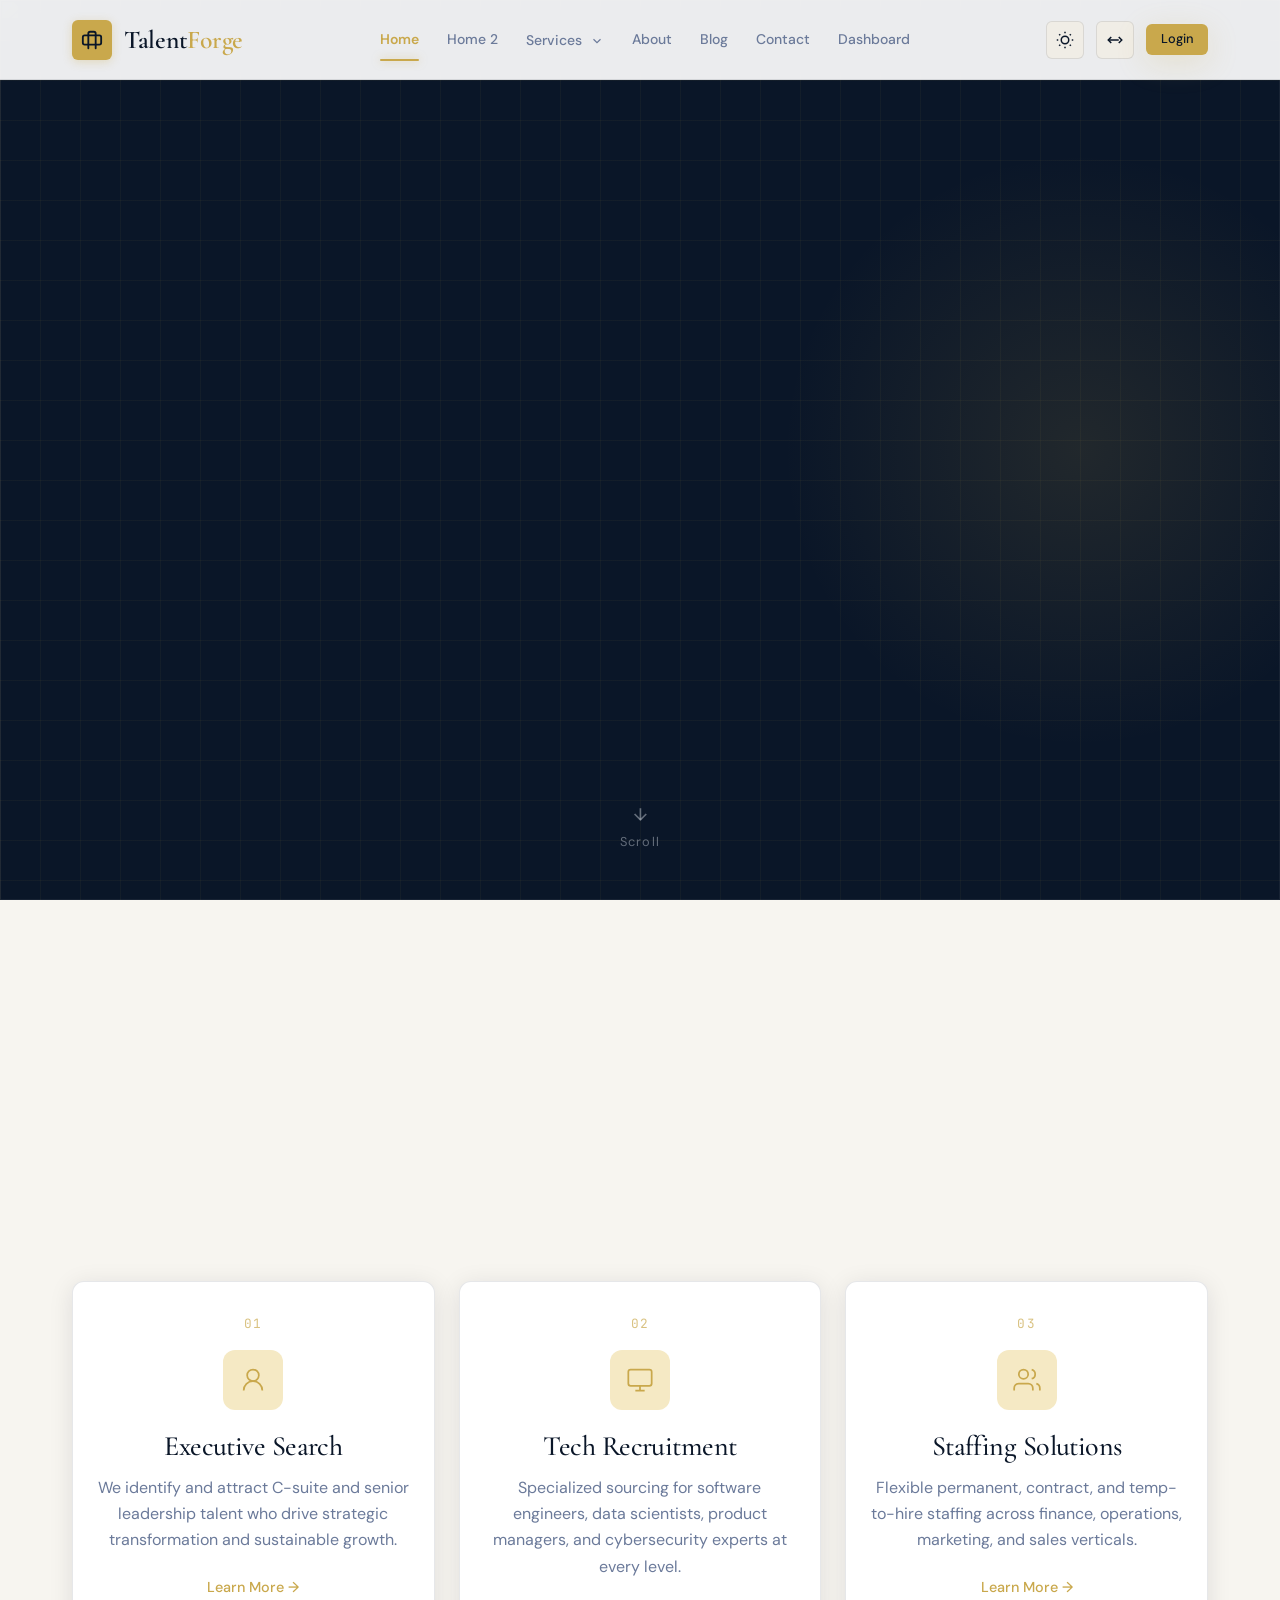
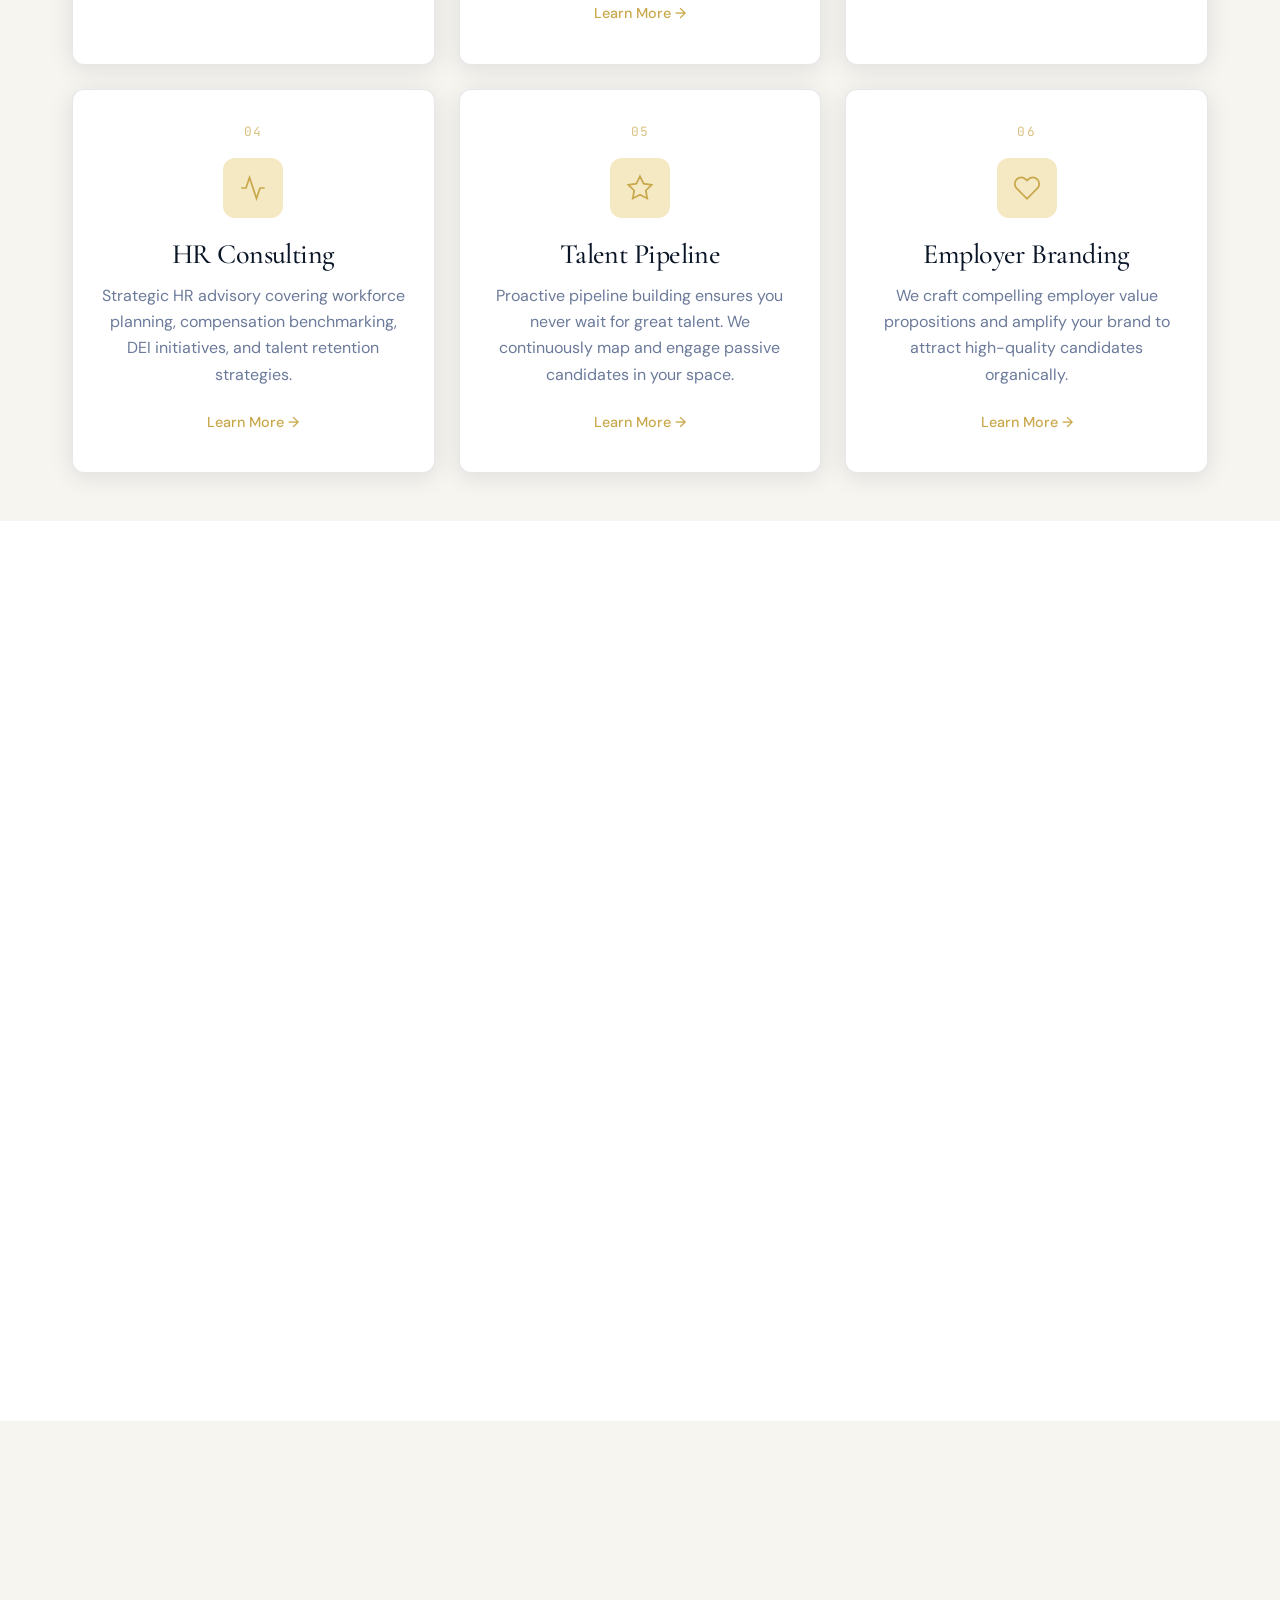
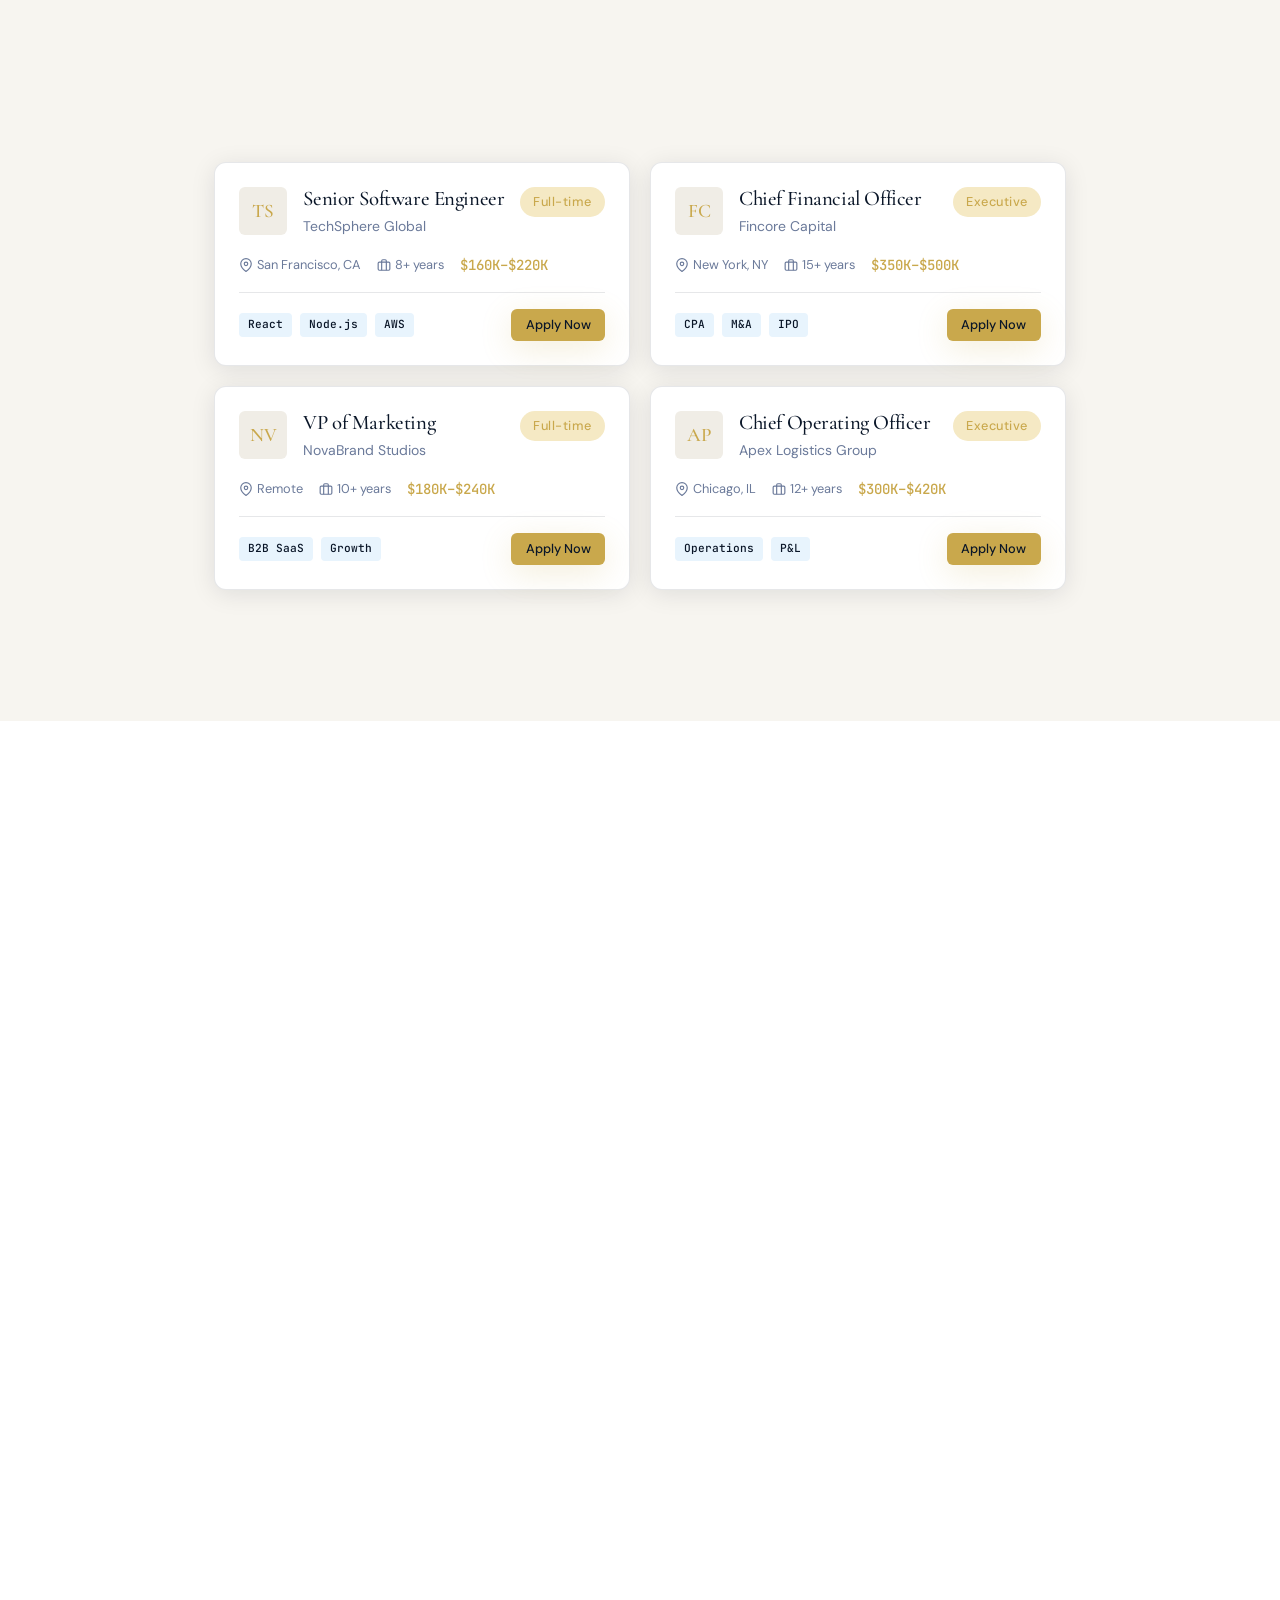
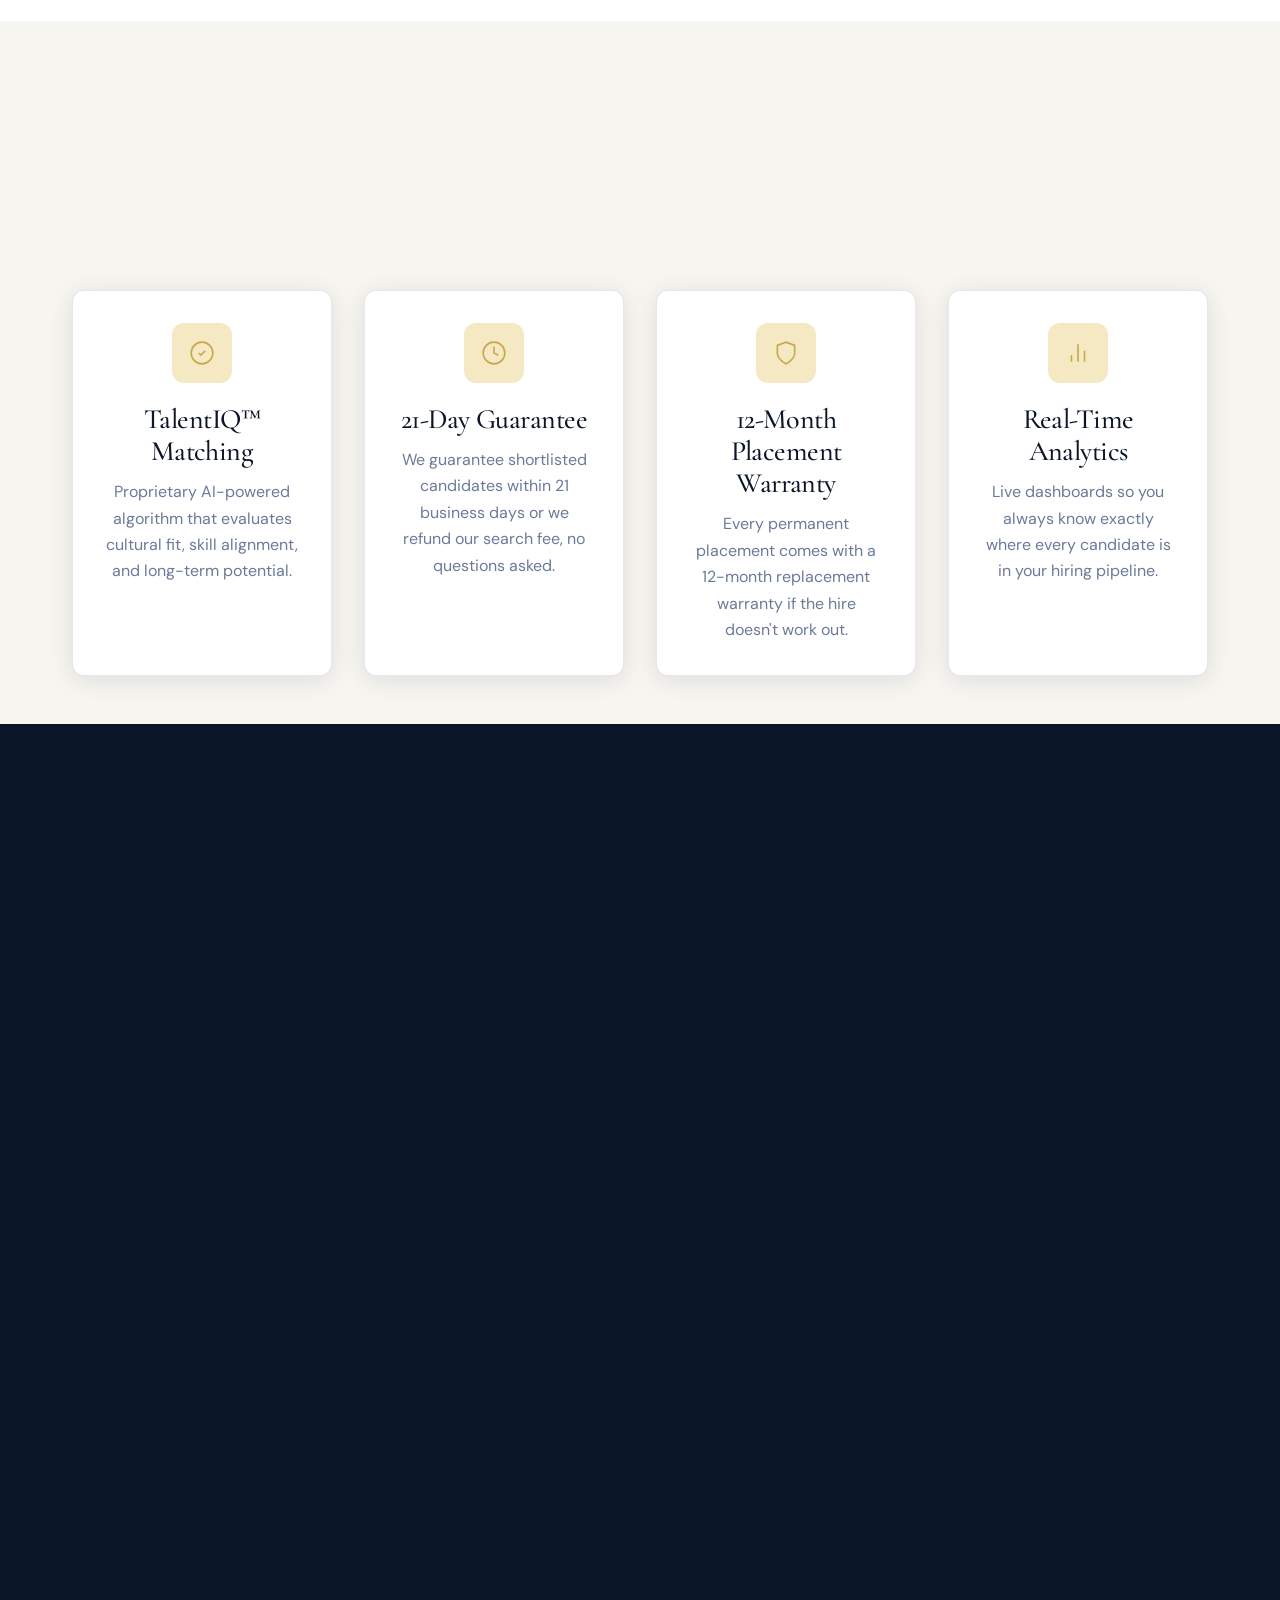
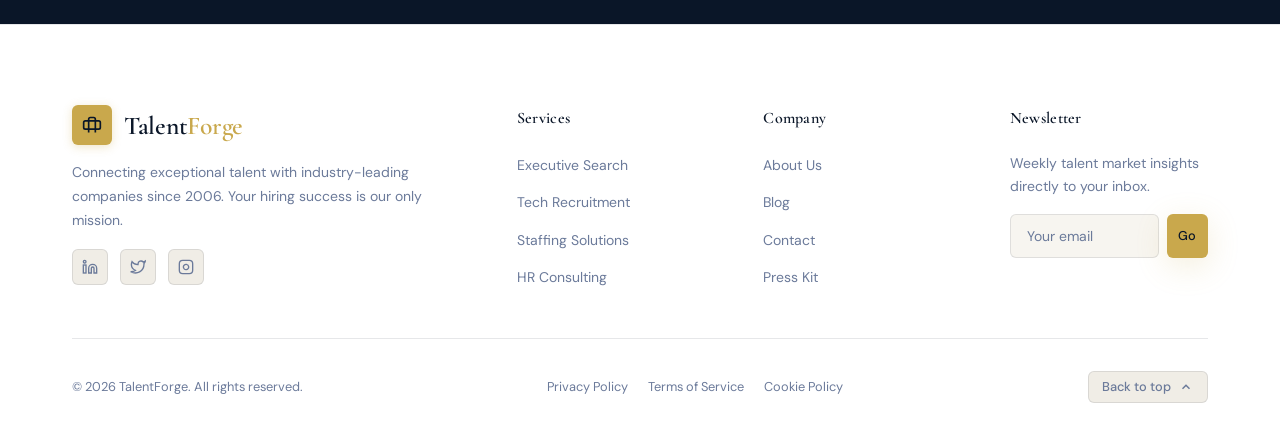
==== commit 7edb86d5: "add the css" ====
--- a/index.html
+++ b/index.html
@@ -644,27 +644,16 @@
       <div class="footer-grid">
         <div class="footer-brand">
           <a href="index.html" class="nav-logo" aria-label="TalentForge">
-            <div class="nav-logo-icon"><svg width="20" height="20" viewBox="0 0 24 24" fill="none" stroke="currentColor" stroke-width="2" stroke-linecap="round" stroke-linejoin="round"><path d="M20 7H4a2 2 0 0 0-2 2v6a2 2 0 0 0 2 2h16a2 2 0 0 0 2-2V9a2 2 0 0 0-2-2z"/><path d="M16 21V5a2 2 0 0 0-2-2h-4a2 2 0 0 0-2 2v16"/></svg></div>
-            <span class="nav-logo-text" style="color:#F7F5F0">Talent<span>Forge</span></span>
+            <div class="nav-logo-icon"><svg width="20" height="20" viewBox="0 0 24 24" fill="none" stroke="currentColor" stroke-width="2"><path d="M20 7H4a2 2 0 0 0-2 2v6a2 2 0 0 0 2 2h16a2 2 0 0 0 2-2V9a2 2 0 0 0-2-2z"/><path d="M16 21V5a2 2 0 0 0-2-2h-4a2 2 0 0 0-2 2v16"/></svg></div>
+            <span class="nav-logo-text">Talent<span>Forge</span></span>
           </a>
           <p>Connecting exceptional talent with industry-leading companies since 2006. Your hiring success is our only mission.</p>
-          <div class="footer-social" aria-label="Social media links">
-            <a href="#" class="footer-social-link" aria-label="LinkedIn">
-              <svg width="16" height="16" viewBox="0 0 24 24" fill="none" stroke="currentColor" stroke-width="2"><path d="M16 8a6 6 0 0 1 6 6v7h-4v-7a2 2 0 0 0-2-2 2 2 0 0 0-2 2v7h-4v-7a6 6 0 0 1 6-6z"/><rect x="2" y="9" width="4" height="12"/><circle cx="4" cy="4" r="2"/></svg>
-            </a>
-            <a href="#" class="footer-social-link" aria-label="Twitter / X">
-              <svg width="16" height="16" viewBox="0 0 24 24" fill="none" stroke="currentColor" stroke-width="2"><path d="M23 3a10.9 10.9 0 0 1-3.14 1.53 4.48 4.48 0 0 0-7.86 3v1A10.66 10.66 0 0 1 3 4s-4 9 5 13a11.64 11.64 0 0 1-7 2c9 5 20 0 20-11.5a4.5 4.5 0 0 0-.08-.83A7.72 7.72 0 0 0 23 3z"/></svg>
-            </a>
-            <a href="#" class="footer-social-link" aria-label="Instagram">
-              <svg width="16" height="16" viewBox="0 0 24 24" fill="none" stroke="currentColor" stroke-width="2"><rect x="2" y="2" width="20" height="20" rx="5" ry="5"/><path d="M16 11.37A4 4 0 1 1 12.63 8 4 4 0 0 1 16 11.37z"/><line x1="17.5" y1="6.5" x2="17.51" y2="6.5"/></svg>
-            </a>
-          </div>
-          <form class="footer-newsletter newsletter-form" aria-label="Newsletter signup" style="margin-block-start:var(--space-5)">
-            <input type="email" class="form-input" placeholder="Enter your email" aria-label="Email for newsletter" id="footer-email" />
-            <button type="submit" class="btn btn-primary btn-sm" id="footer-subscribe-btn">Subscribe</button>
-          </form>
-        </div>
-
+          <div class="footer-social" aria-label="Social media">
+            <a href="#" class="footer-social-link" aria-label="LinkedIn"><svg width="16" height="16" viewBox="0 0 24 24" fill="none" stroke="currentColor" stroke-width="2"><path d="M16 8a6 6 0 0 1 6 6v7h-4v-7a2 2 0 0 0-2-2 2 2 0 0 0-2 2v7h-4v-7a6 6 0 0 1 6-6z"/><rect x="2" y="9" width="4" height="12"/><circle cx="4" cy="4" r="2"/></svg></a>
+            <a href="#" class="footer-social-link" aria-label="Twitter"><svg width="16" height="16" viewBox="0 0 24 24" fill="none" stroke="currentColor" stroke-width="2"><path d="M23 3a10.9 10.9 0 0 1-3.14 1.53 4.48 4.48 0 0 0-7.86 3v1A10.66 10.66 0 0 1 3 4s-4 9 5 13a11.64 11.64 0 0 1-7 2c9 5 20 0 20-11.5a4.5 4.5 0 0 0-.08-.83A7.72 7.72 0 0 0 23 3z"/></svg></a>
+            <a href="#" class="footer-social-link" aria-label="Instagram"><svg width="16" height="16" viewBox="0 0 24 24" fill="none" stroke="currentColor" stroke-width="2"><rect x="2" y="2" width="20" height="20" rx="5" ry="5"/><path d="M16 11.37A4 4 0 1 1 12.63 8 4 4 0 0 1 16 11.37z"/><line x1="17.5" y1="6.5" x2="17.51" y2="6.5"/></svg></a>
+          </div>
+        </div>
         <div class="footer-col">
           <p class="footer-col-title">Services</p>
           <ul class="footer-links">
@@ -672,33 +661,26 @@
             <li><a href="services.html" class="footer-link">Tech Recruitment</a></li>
             <li><a href="services.html" class="footer-link">Staffing Solutions</a></li>
             <li><a href="services.html" class="footer-link">HR Consulting</a></li>
-            <li><a href="services.html" class="footer-link">Talent Pipeline</a></li>
           </ul>
         </div>
-
         <div class="footer-col">
           <p class="footer-col-title">Company</p>
           <ul class="footer-links">
             <li><a href="about.html" class="footer-link">About Us</a></li>
-            <li><a href="blog.html" class="footer-link">Blog & Insights</a></li>
-            <li><a href="contact.html" class="footer-link">Careers at TF</a></li>
-            <li><a href="about.html#team" class="footer-link">Our Team</a></li>
+            <li><a href="blog.html" class="footer-link">Blog</a></li>
+            <li><a href="contact.html" class="footer-link">Contact</a></li>
             <li><a href="coming-soon.html" class="footer-link">Press Kit</a></li>
           </ul>
         </div>
-
         <div class="footer-col">
-          <p class="footer-col-title">Contact</p>
-          <ul class="footer-links">
-            <li><a href="mailto:hello@talentforge.com" class="footer-link">hello@talentforge.com</a></li>
-            <li><a href="tel:+18005527771" class="footer-link">+1 800 552 7771</a></li>
-            <li><a href="contact.html" class="footer-link">New York, NY 10001</a></li>
-            <li><a href="contact.html" class="footer-link">London, UK</a></li>
-            <li><a href="contact.html" class="footer-link">Dubai, UAE</a></li>
-          </ul>
-        </div>
-      </div>
-
+          <p class="footer-col-title">Newsletter</p>
+          <p style="font-size:var(--size-label);color:var(--color-text-muted);margin-block-end:var(--space-4)">Weekly talent market insights directly to your inbox.</p>
+          <form class="footer-newsletter newsletter-form" aria-label="Newsletter signup">
+            <input type="email" class="form-input" placeholder="Your email" aria-label="Newsletter email" id="footer-email" required />
+            <button type="submit" class="btn btn-primary btn-sm" id="footer-subscribe-btn">Go</button>
+          </form>
+        </div>
+      </div>
       <div class="footer-bottom">
         <p class="footer-copy">© 2026 TalentForge. All rights reserved.</p>
         <nav class="footer-legal" aria-label="Legal links">
@@ -706,6 +688,10 @@
           <a href="#">Terms of Service</a>
           <a href="#">Cookie Policy</a>
         </nav>
+        <button type="button" class="back-to-top-btn" aria-label="Back to top">
+          <span>Back to top</span>
+          <svg width="14" height="14" viewBox="0 0 24 24" fill="none" stroke="currentColor" stroke-width="2.5"><polyline points="18 15 12 9 6 15"/></svg>
+        </button>
       </div>
     </div>
   </footer>
--- a/assets/css/style.css
+++ b/assets/css/style.css
@@ -1813,6 +1813,72 @@
   background: rgba(201, 168, 76, 0.12);
 }
 
+/* Floating Back to Top Button */
+.back-to-top-floating {
+  position: fixed;
+  bottom: 2rem;
+  inset-inline-end: 2rem;
+  width: 48px;
+  height: 48px;
+  padding: 0;
+  border-radius: 50%;
+  justify-content: center;
+  z-index: 999;
+  opacity: 0;
+  visibility: hidden;
+  transform: translateY(20px) scale(0.85);
+  transition: opacity 0.3s cubic-bezier(0.16, 1, 0.3, 1),
+              visibility 0.3s cubic-bezier(0.16, 1, 0.3, 1),
+              transform 0.3s cubic-bezier(0.16, 1, 0.3, 1),
+              background 0.2s, border-color 0.2s, color 0.2s, box-shadow 0.2s;
+  box-shadow: 0 8px 24px rgba(10, 22, 40, 0.12);
+  background: rgba(255, 255, 255, 0.88);
+  backdrop-filter: blur(12px);
+  -webkit-backdrop-filter: blur(12px);
+  border: 1px solid var(--color-border-gold);
+  color: var(--color-primary);
+}
+
+.back-to-top-floating.visible {
+  opacity: 1;
+  visibility: visible;
+  transform: translateY(0) scale(1);
+}
+
+.back-to-top-floating:hover {
+  background: var(--color-primary);
+  color: var(--color-secondary);
+  border-color: var(--color-secondary);
+  transform: translateY(-4px) scale(1.06);
+  box-shadow: var(--shadow-gold);
+}
+
+[data-theme="dark"] .back-to-top-floating {
+  background: rgba(10, 22, 40, 0.85);
+  backdrop-filter: blur(12px);
+  -webkit-backdrop-filter: blur(12px);
+  border-color: rgba(201, 168, 76, 0.4);
+  color: var(--color-secondary);
+  box-shadow: 0 8px 28px rgba(0, 0, 0, 0.5);
+}
+
+[data-theme="dark"] .back-to-top-floating:hover {
+  background: var(--color-secondary);
+  color: #0A1628;
+  border-color: var(--color-secondary);
+  transform: translateY(-4px) scale(1.06);
+  box-shadow: var(--shadow-gold);
+}
+
+@media (max-width: 768px) {
+  .back-to-top-floating {
+    bottom: 1.25rem;
+    inset-inline-end: 1.25rem;
+    width: 44px;
+    height: 44px;
+  }
+}
+
 /* ════════════════════════════════════════════════════════
    PAGE HERO (Interior Pages)
    ════════════════════════════════════════════════════════ */
@@ -2269,8 +2335,9 @@
 .timeline::before {
   content: '';
   position: absolute;
-  inset-inline-start: 50%;
-  inset-block: 0;
+  left: 50%;
+  top: 0;
+  bottom: 0;
   width: 2px;
   background: linear-gradient(to bottom, var(--color-secondary), rgba(201,168,76,0.2));
   transform: translateX(-50%);
@@ -2287,42 +2354,25 @@
 
 .timeline-dot {
   position: absolute;
-  inset-inline-start: 50%;
-  inset-block-start: 50%;
+  left: 50%;
+  top: 50%;
   width: 14px;
   height: 14px;
   border-radius: 50%;
   background: var(--color-secondary);
-  border: 3px solid var(--color-bg);
+  border: 3px solid var(--color-surface);
   transform: translate(-50%, -50%);
   z-index: 2;
   box-shadow: 0 0 10px rgba(201, 168, 76, 0.4);
 }
 
-.timeline-year {
-  font-family: var(--font-heading);
-  font-size: 2rem;
-  font-weight: 600;
-  color: var(--color-secondary);
-  display: flex;
-  align-items: center;
-  justify-content: flex-end;
-  text-align: end;
-  padding-inline-end: var(--space-4);
+.timeline-item:nth-child(odd) .timeline-content {
+  grid-column: 2;
 }
 
 .timeline-item:nth-child(even) .timeline-content {
   grid-column: 1;
   grid-row: 1;
-}
-
-.timeline-item:nth-child(even) .timeline-year {
-  grid-column: 2;
-  grid-row: 1;
-  justify-content: flex-start;
-  text-align: start;
-  padding-inline-start: var(--space-4);
-  padding-inline-end: 0;
 }
 
 .timeline-content {
@@ -3828,10 +3878,17 @@
 }
 
 .hero2-card {
-  background: rgba(255,255,255,0.04);
-  border: 1px solid rgba(201,168,76,0.18);
+  background: #FFFFFF;
+  border: 1px solid rgba(201, 168, 76, 0.3);
   border-radius: var(--radius);
   padding: var(--space-5);
+  box-shadow: 0 12px 36px rgba(10, 22, 40, 0.08);
+}
+
+[data-theme="dark"] .hero2-card {
+  background: rgba(255, 255, 255, 0.05);
+  border-color: rgba(201, 168, 76, 0.22);
+  box-shadow: 0 12px 36px rgba(0, 0, 0, 0.3);
   backdrop-filter: blur(10px);
 }
 
--- a/assets/css/rtl.css
+++ b/assets/css/rtl.css
@@ -118,8 +118,8 @@
 
 /* ── Timeline RTL ───────────────────────────────────────── */
 [dir="rtl"] .timeline::before {
-  inset-inline-start: auto;
-  inset-inline-end: 50%;
+  left: 50%;
+  right: auto;
 }
 
 /* ── Hero2 RTL ──────────────────────────────────────────── */
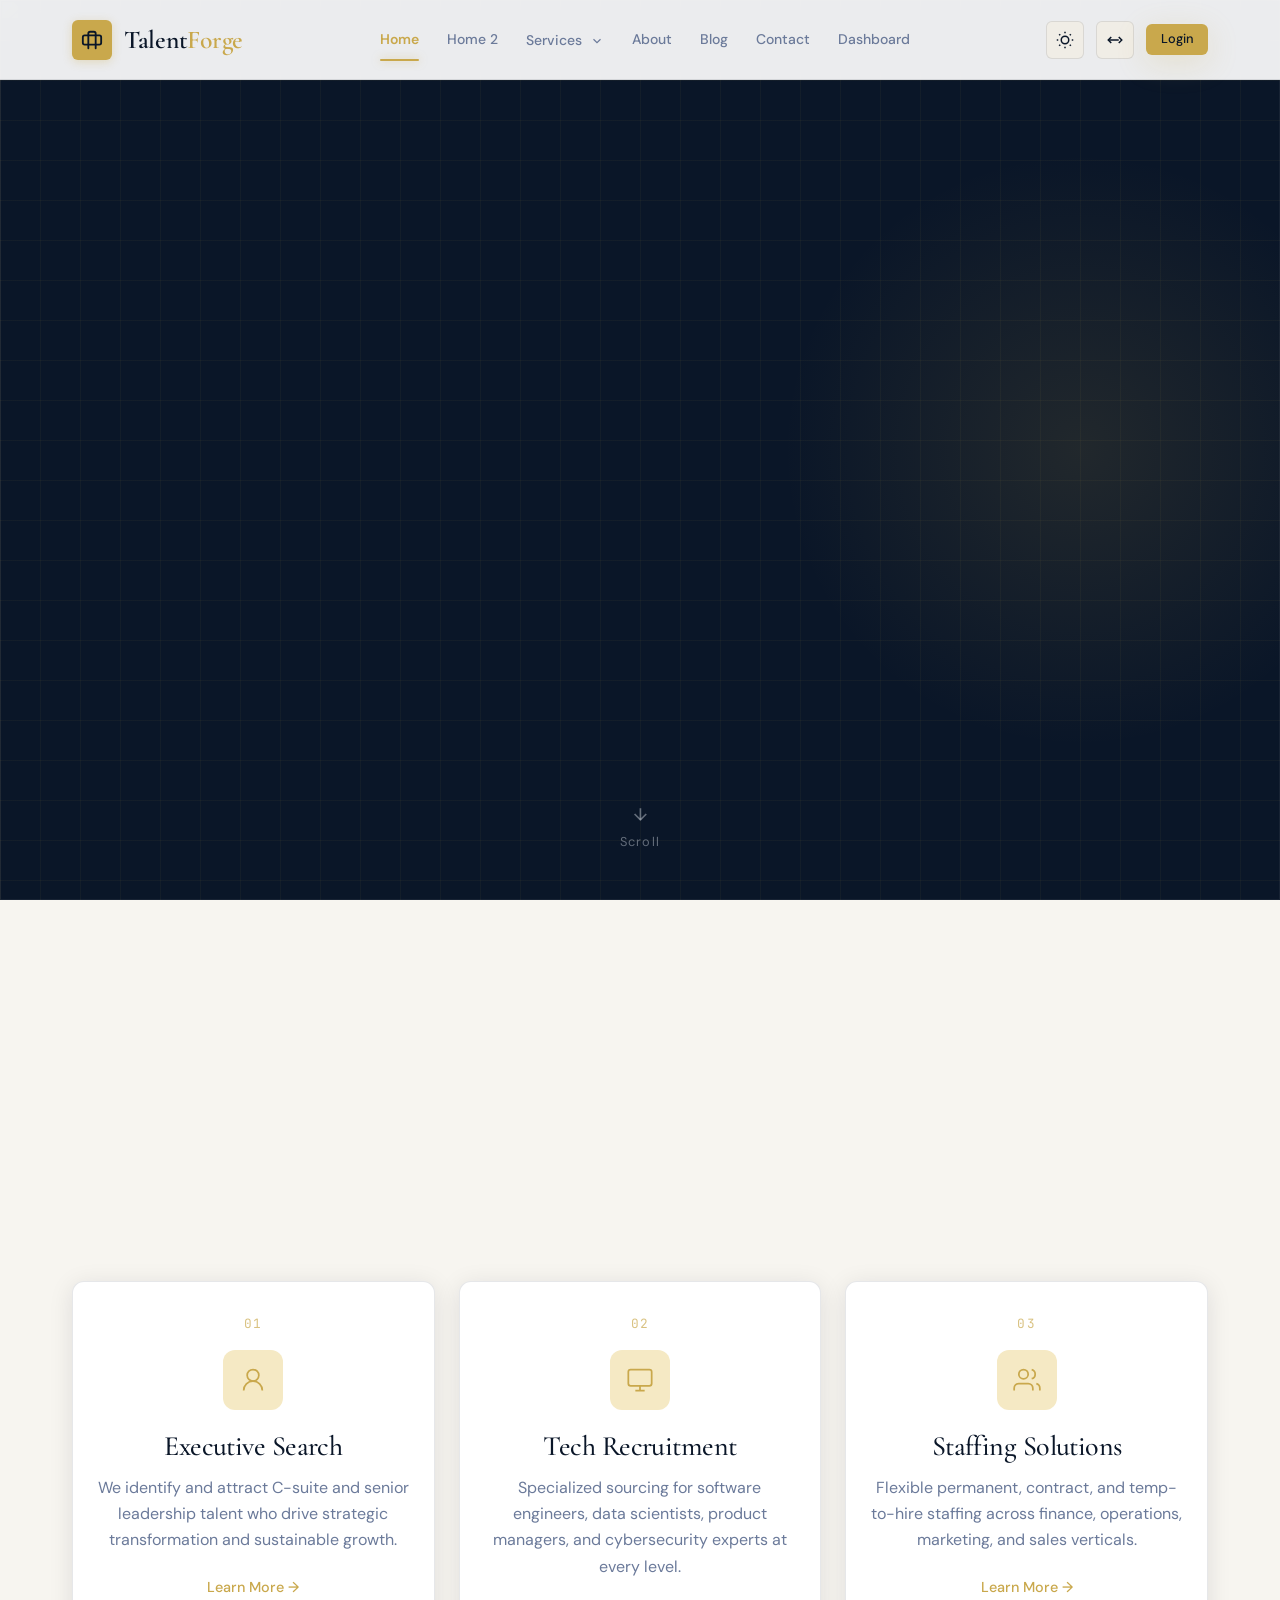
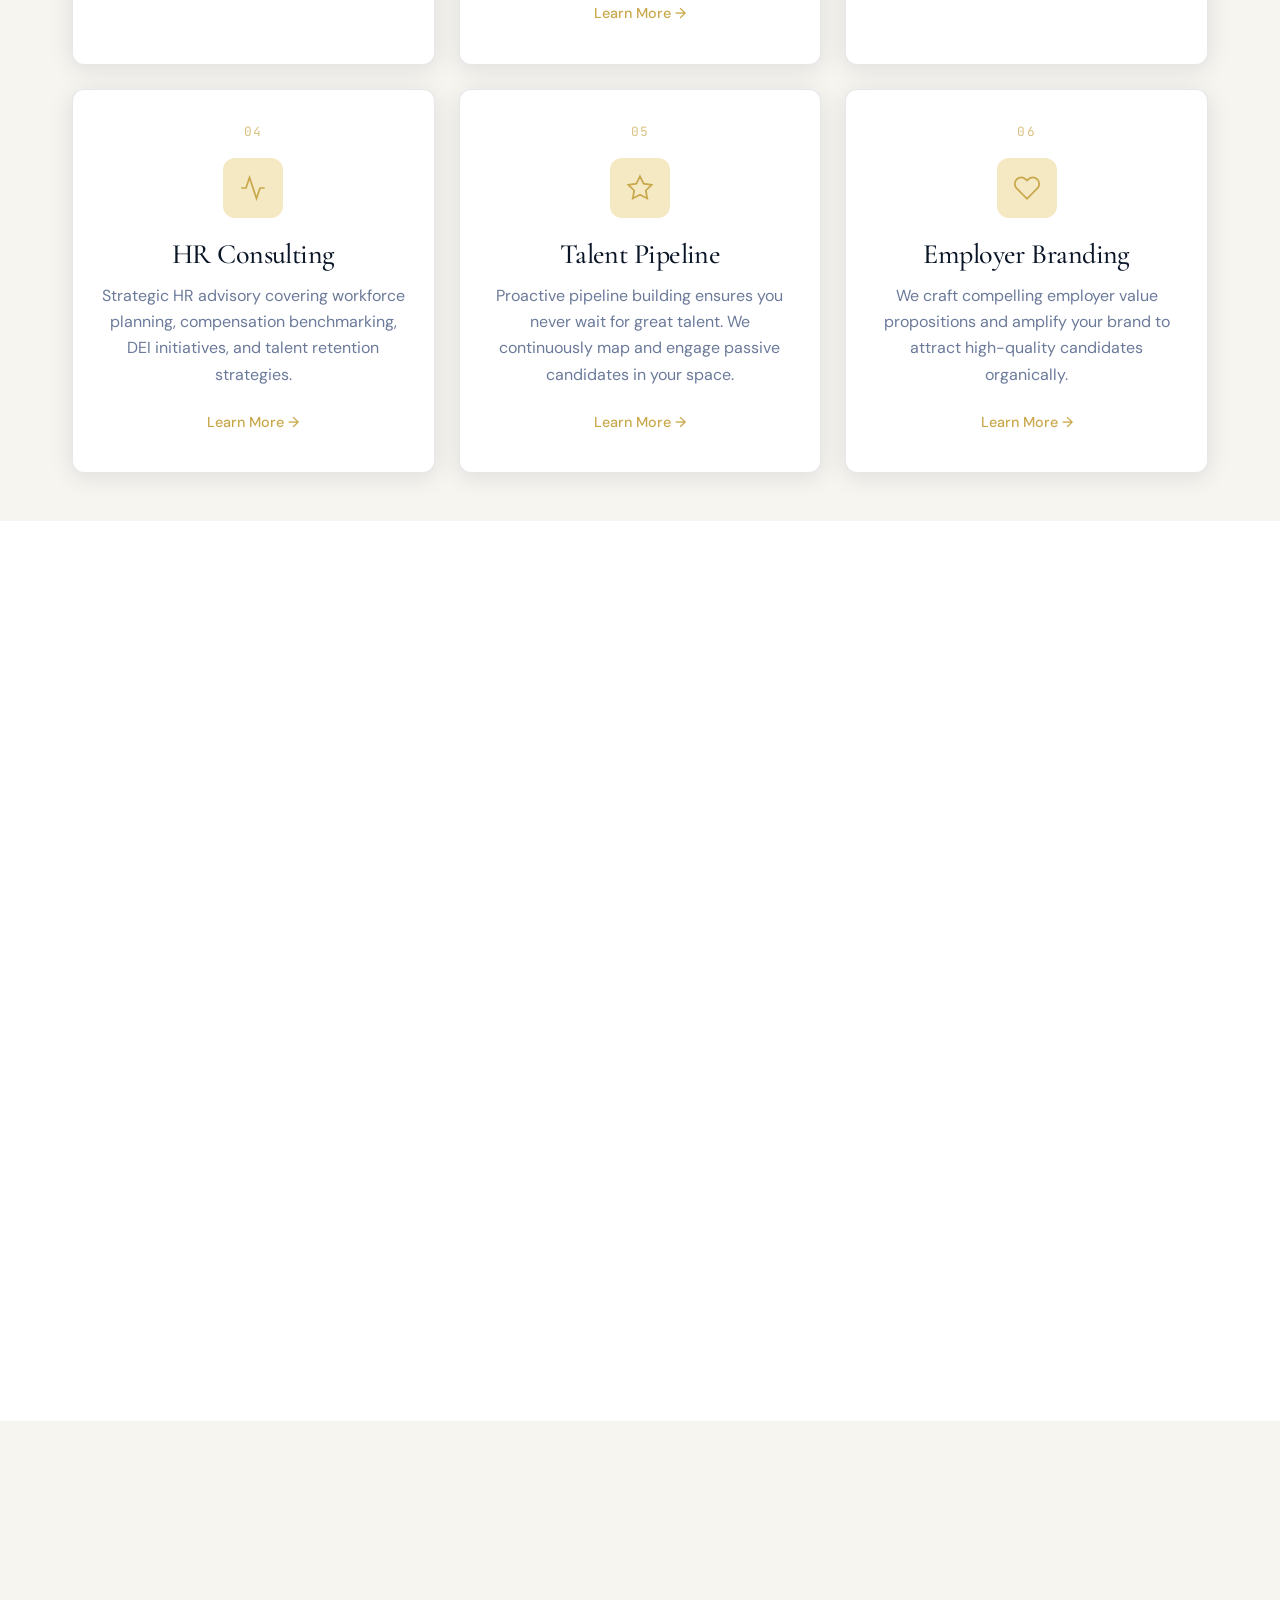
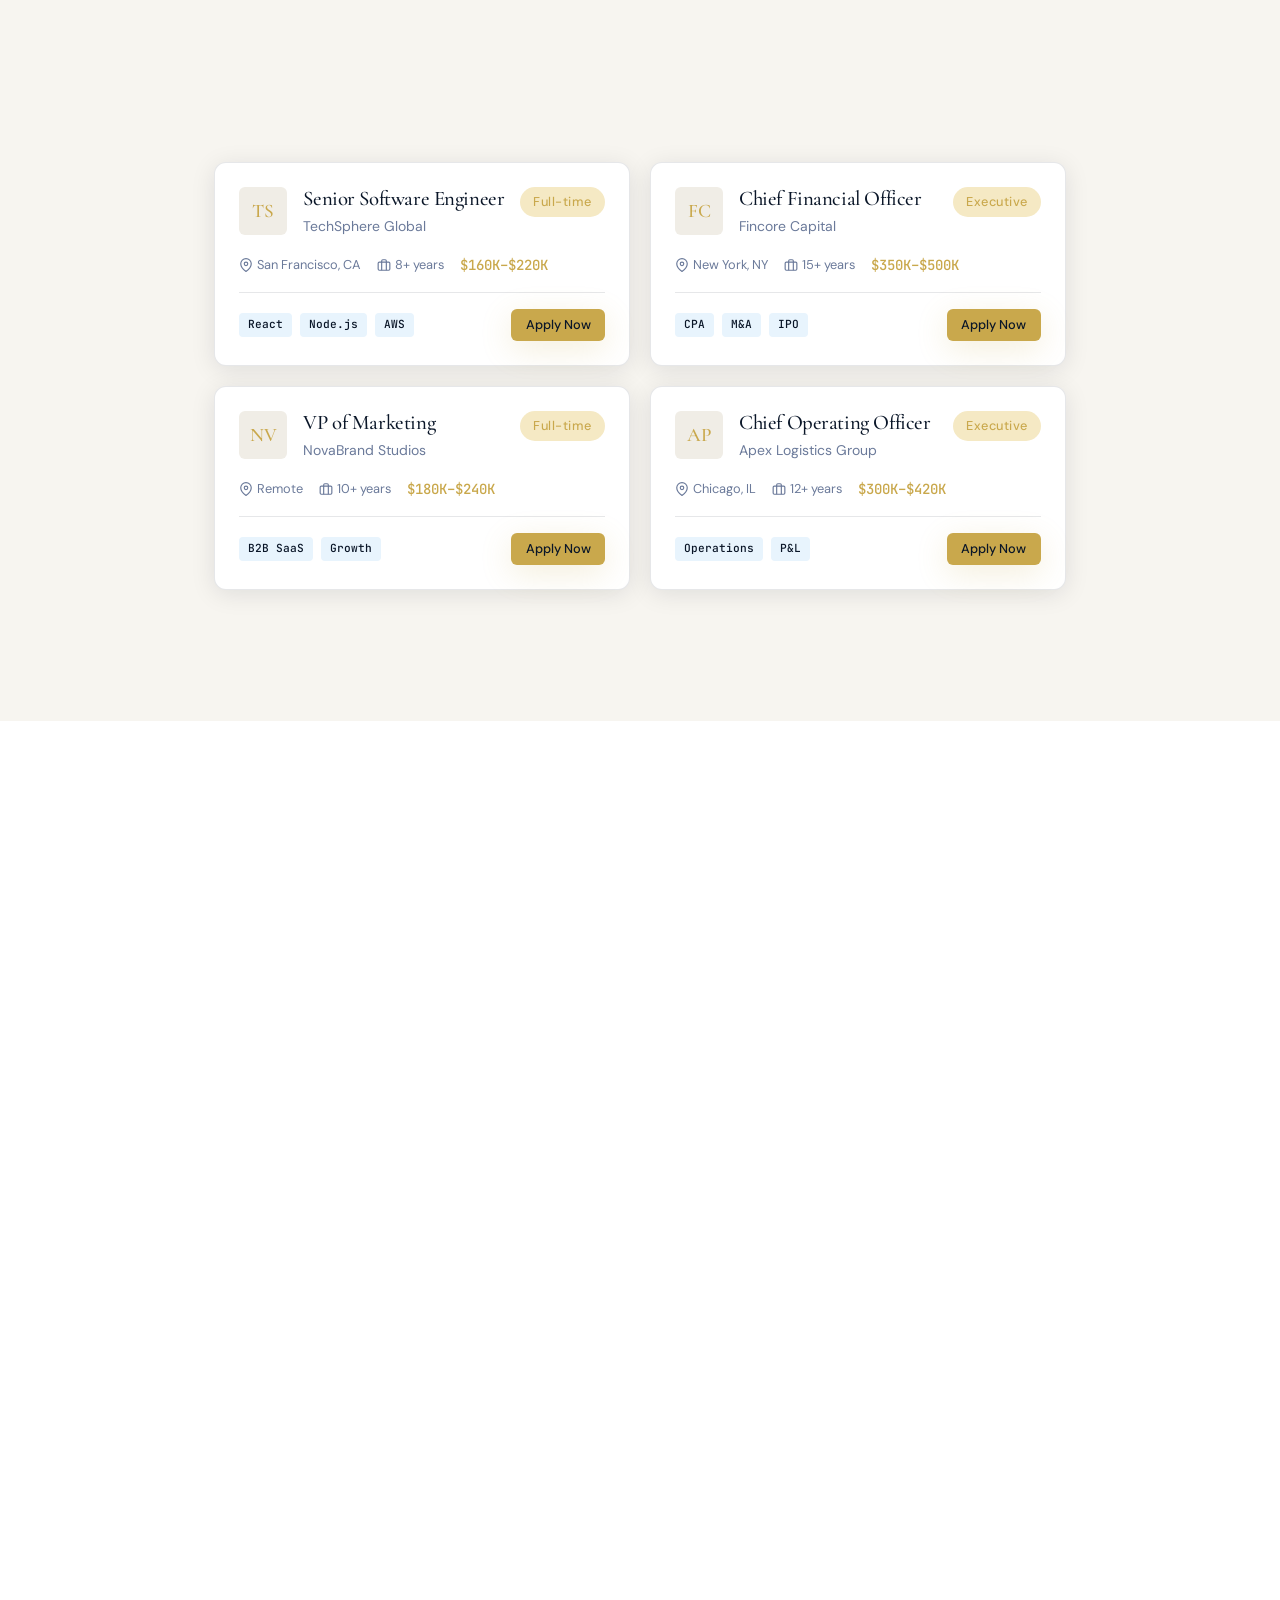
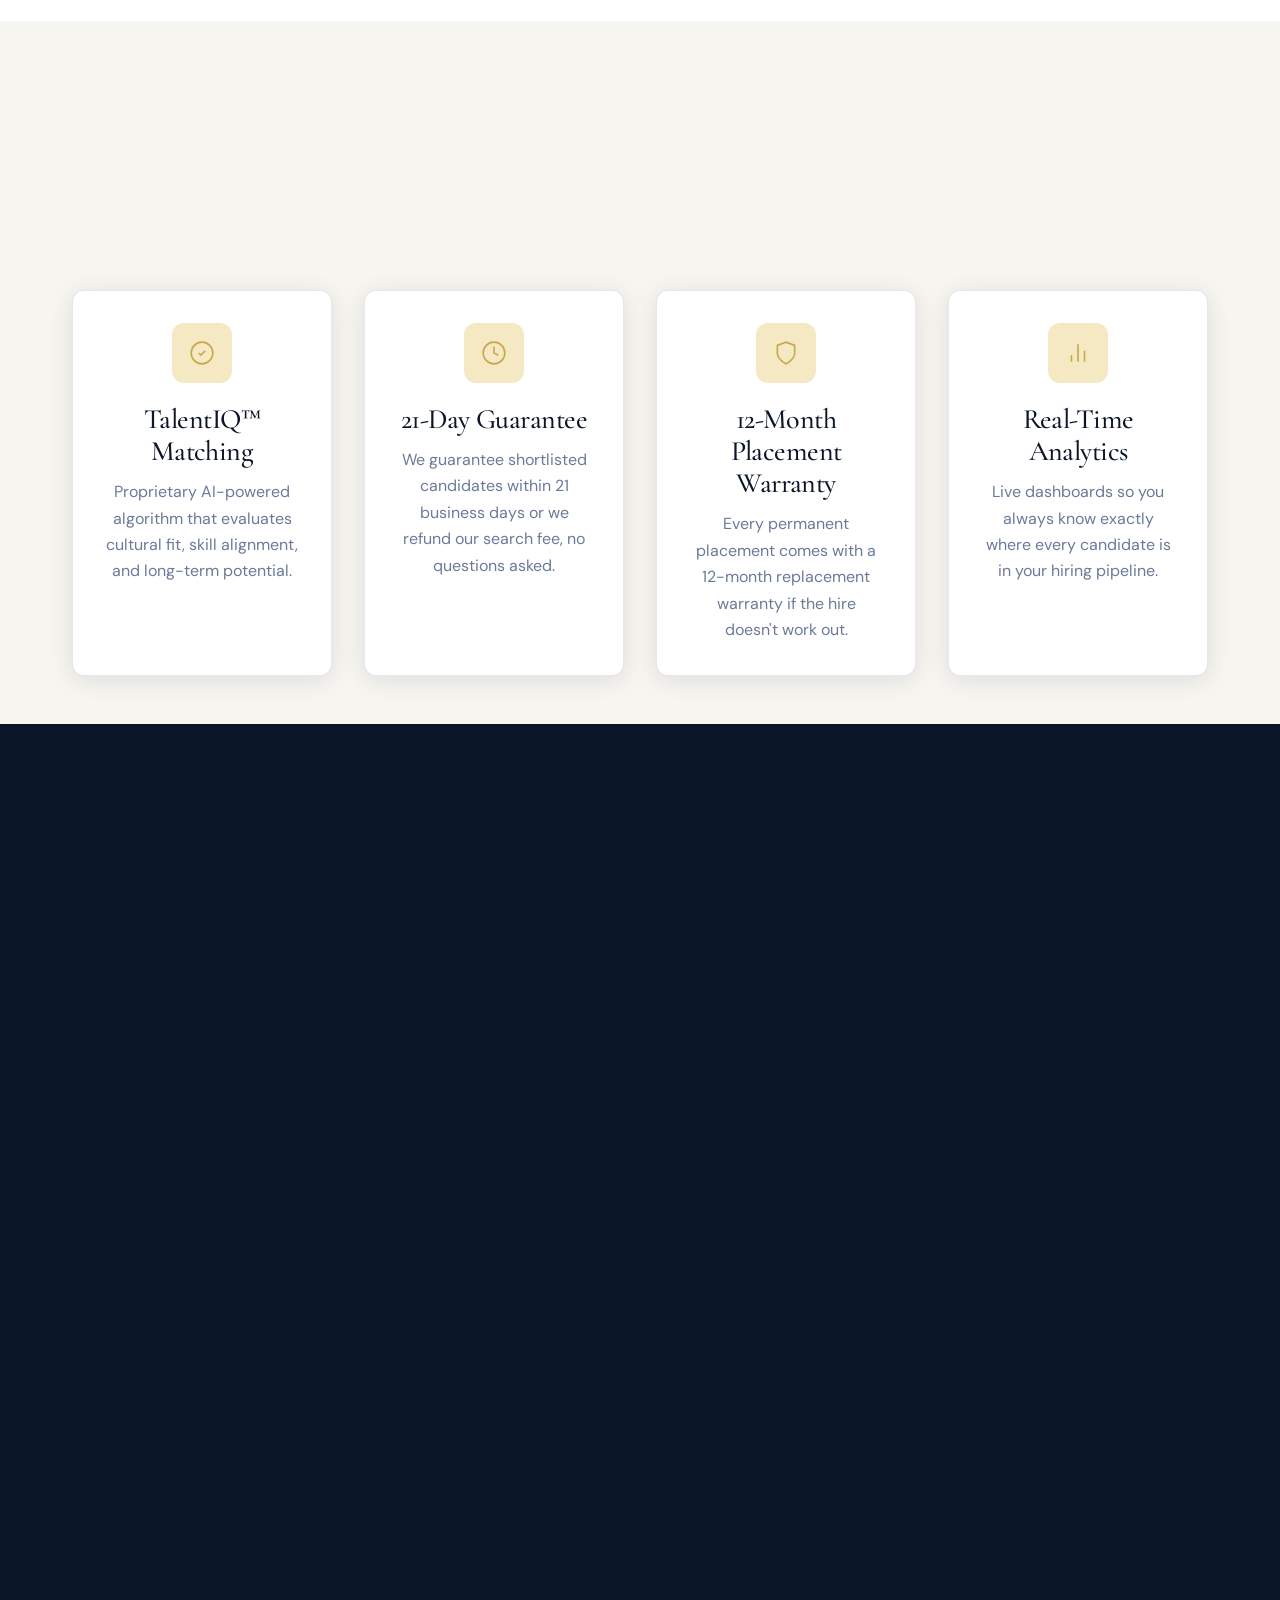
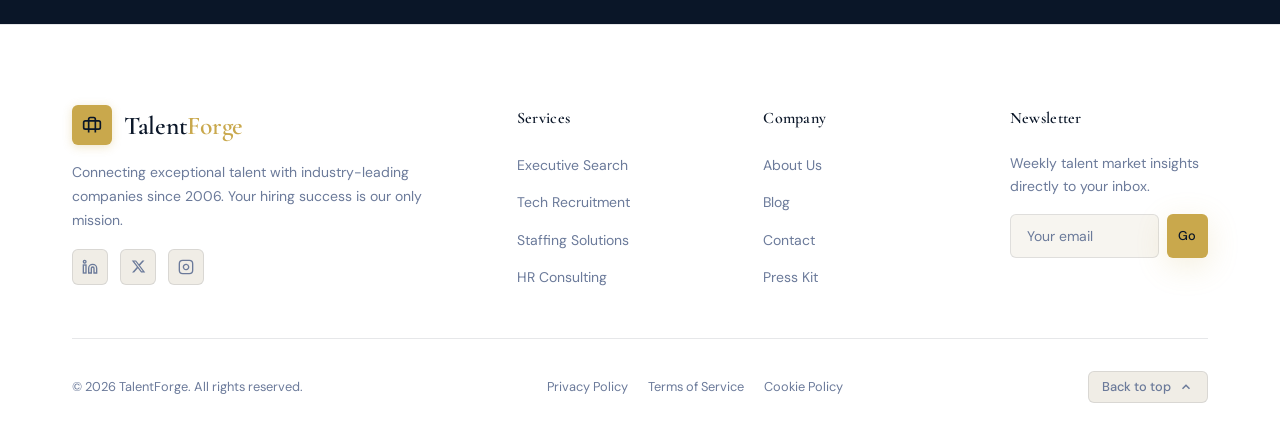
==== commit 948037bc: "add the css" ====
--- a/index.html
+++ b/index.html
@@ -650,7 +650,7 @@
           <p>Connecting exceptional talent with industry-leading companies since 2006. Your hiring success is our only mission.</p>
           <div class="footer-social" aria-label="Social media">
             <a href="#" class="footer-social-link" aria-label="LinkedIn"><svg width="16" height="16" viewBox="0 0 24 24" fill="none" stroke="currentColor" stroke-width="2"><path d="M16 8a6 6 0 0 1 6 6v7h-4v-7a2 2 0 0 0-2-2 2 2 0 0 0-2 2v7h-4v-7a6 6 0 0 1 6-6z"/><rect x="2" y="9" width="4" height="12"/><circle cx="4" cy="4" r="2"/></svg></a>
-            <a href="#" class="footer-social-link" aria-label="Twitter"><svg width="16" height="16" viewBox="0 0 24 24" fill="none" stroke="currentColor" stroke-width="2"><path d="M23 3a10.9 10.9 0 0 1-3.14 1.53 4.48 4.48 0 0 0-7.86 3v1A10.66 10.66 0 0 1 3 4s-4 9 5 13a11.64 11.64 0 0 1-7 2c9 5 20 0 20-11.5a4.5 4.5 0 0 0-.08-.83A7.72 7.72 0 0 0 23 3z"/></svg></a>
+            <a href="#" class="footer-social-link" aria-label="X"><svg width="15" height="15" viewBox="0 0 24 24" fill="currentColor"><path d="M18.244 2.25h3.308l-7.227 8.26 8.502 11.24H16.17l-5.214-6.817L4.99 21.75H1.68l7.73-8.835L1.254 2.25H8.08l4.713 6.231zm-1.161 17.52h1.833L7.084 4.126H5.117z"/></svg></a>
             <a href="#" class="footer-social-link" aria-label="Instagram"><svg width="16" height="16" viewBox="0 0 24 24" fill="none" stroke="currentColor" stroke-width="2"><rect x="2" y="2" width="20" height="20" rx="5" ry="5"/><path d="M16 11.37A4 4 0 1 1 12.63 8 4 4 0 0 1 16 11.37z"/><line x1="17.5" y1="6.5" x2="17.51" y2="6.5"/></svg></a>
           </div>
         </div>
--- a/assets/css/style.css
+++ b/assets/css/style.css
@@ -4934,7 +4934,8 @@
   min-height: 100vh;
 }
 
-.dash-sidebar {
+.dash-sidebar,
+[data-theme="light"] .dash-sidebar {
   background: #FFFFFF;
   border-inline-end: 1px solid var(--color-border);
   display: flex;
@@ -4976,29 +4977,31 @@
   border-radius: var(--radius-sm);
   font-size: var(--size-label);
   font-weight: 500;
-  color: #334155;
+  color: #475569;
   transition: var(--transition);
   text-decoration: none;
 }
 
 .dash-nav-item svg {
-  stroke: currentColor;
-  opacity: 0.85;
-  transition: var(--transition);
+  stroke: #64748B;
+  transition: stroke 0.2s ease;
 }
 
 [data-theme="dark"] .dash-nav-item {
   color: rgba(232, 238, 246, 0.85);
 }
 
+[data-theme="dark"] .dash-nav-item svg {
+  stroke: rgba(232, 238, 246, 0.85);
+}
+
 .dash-nav-item:hover {
   background: rgba(201,168,76,0.12);
-  color: #0F172A;
+  color: #0A1628;
 }
 
 .dash-nav-item:hover svg {
-  opacity: 1;
-  stroke: #0F172A;
+  stroke: #0A1628;
 }
 
 [data-theme="dark"] .dash-nav-item:hover {
@@ -5018,7 +5021,6 @@
 
 .dash-nav-item.active svg {
   stroke: #8C6A1A;
-  opacity: 1;
 }
 
 [data-theme="dark"] .dash-nav-item.active {
@@ -5028,7 +5030,6 @@
 
 [data-theme="dark"] .dash-nav-item.active svg {
   stroke: var(--color-secondary);
-  opacity: 1;
 }
 
 .dash-badge {
@@ -5076,7 +5077,7 @@
 .dash-footer-btn {
   width: 44px;
   height: 44px;
-  border-radius: var(--radius-md);
+  border-radius: var(--radius-sm);
   border: 1px solid var(--color-border);
   background: var(--color-surface-2);
   color: var(--color-text-muted);
@@ -5087,6 +5088,13 @@
   transition: var(--transition);
   text-decoration: none;
   padding: 0;
+}
+
+.dash-footer-btn svg {
+  width: 18px;
+  height: 18px;
+  stroke: currentColor;
+  transition: stroke 0.2s ease;
 }
 
 [data-theme="dark"] .dash-footer-btn {
@@ -5406,9 +5414,9 @@
    ════════════════════════════════════════════════════════ */
 @media (max-width: 1024px) {
   /* Layout Grids */
-  .grid-4 { grid-template-columns: repeat(2, 1fr) !important; gap: var(--space-6); }
-  .grid-3 { grid-template-columns: repeat(2, 1fr) !important; gap: var(--space-6); }
-  .grid-2 { grid-template-columns: repeat(2, 1fr) !important; gap: var(--space-6); }
+  .grid-4 { grid-template-columns: repeat(2, 1fr); gap: var(--space-6); }
+  .grid-3 { grid-template-columns: repeat(2, 1fr); gap: var(--space-6); }
+  .grid-2 { grid-template-columns: repeat(2, 1fr); gap: var(--space-6); }
   .hero2 { grid-template-columns: 1fr; }
   .hero2-right { display: none; }
   .hero2-left { padding: var(--space-12) var(--space-6); text-align: center; align-items: center; }
@@ -5579,7 +5587,21 @@
 }
 
 @media (max-width: 768px) {
-  .grid-4, .grid-3, .grid-2 { grid-template-columns: 1fr !important; gap: var(--space-6) !important; }
+  .grid-4, .grid-3, .grid-2, .services-grid, .jobs-grid, .cta-cards, .values-grid, .team-grid, .industries-grid, .services-detail-grid, .process-steps, .blog-grid {
+    grid-template-columns: 1fr !important;
+    gap: var(--space-6) !important;
+    width: 100% !important;
+  }
+  .card, .service-card, .job-card, .cta-card, .value-card, .team-card {
+    width: 100% !important;
+    max-width: 100% !important;
+    box-sizing: border-box !important;
+  }
+  .jobs-filter {
+    flex-wrap: wrap !important;
+    justify-content: center !important;
+    gap: var(--space-2) !important;
+  }
   .stats-bar-inner { grid-template-columns: 1fr 1fr; }
   .how-it-works-steps { grid-template-columns: 1fr; }
   .industries-grid { grid-template-columns: 1fr 1fr; }
@@ -5639,6 +5661,30 @@
   }
 }
 
+@media (max-width: 480px) {
+  .hero-stats {
+    grid-template-columns: 1fr !important;
+  }
+  .job-card-top {
+    flex-direction: column;
+    align-items: center;
+    text-align: center;
+  }
+  .job-card-bottom {
+    flex-direction: column;
+    align-items: center;
+    text-align: center;
+    gap: var(--space-3);
+  }
+  .job-card-bottom .btn {
+    width: 100%;
+  }
+  .industries-grid { grid-template-columns: 1fr; }
+  .team-grid { grid-template-columns: 1fr; }
+  .countdown-sep { display: none; }
+  .dash-body { padding: var(--space-4); }
+}
+
 @media (max-width: 360px) {
   .industries-grid { grid-template-columns: 1fr; }
   .team-grid { grid-template-columns: 1fr; }
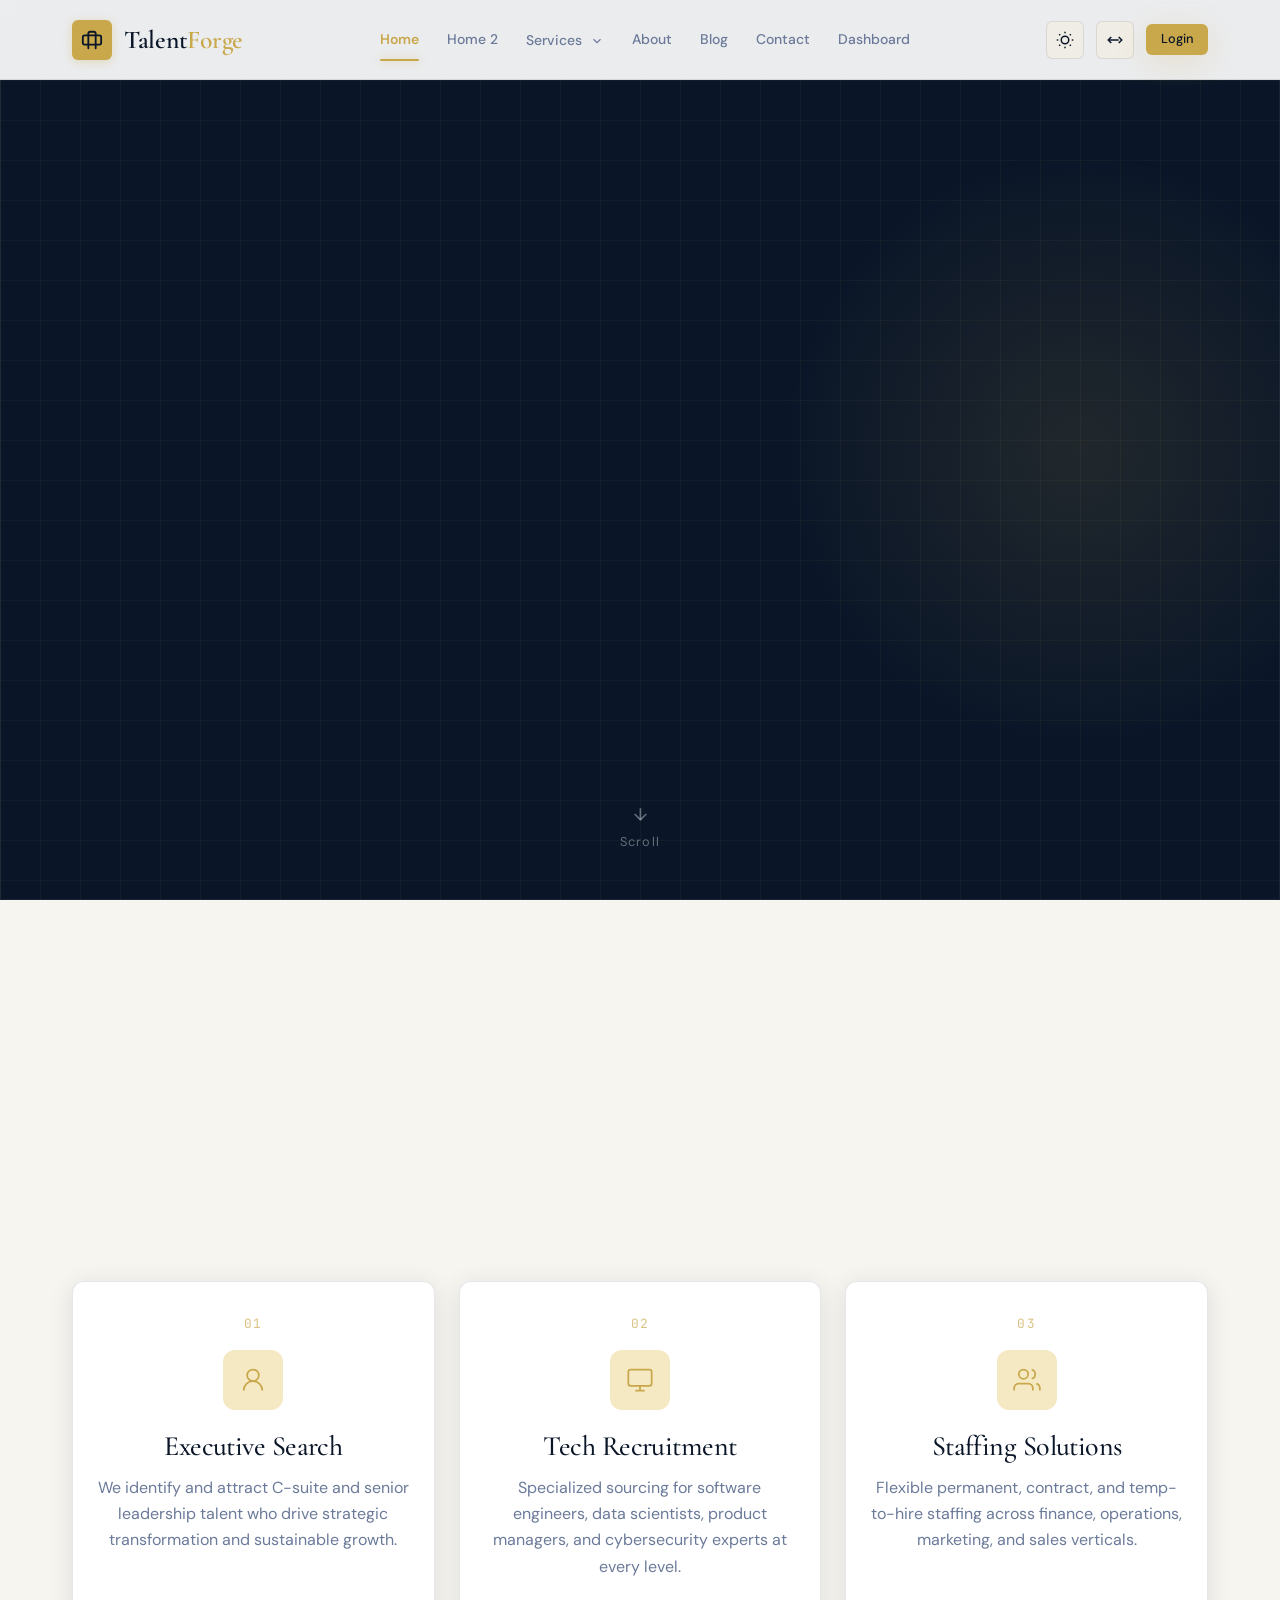
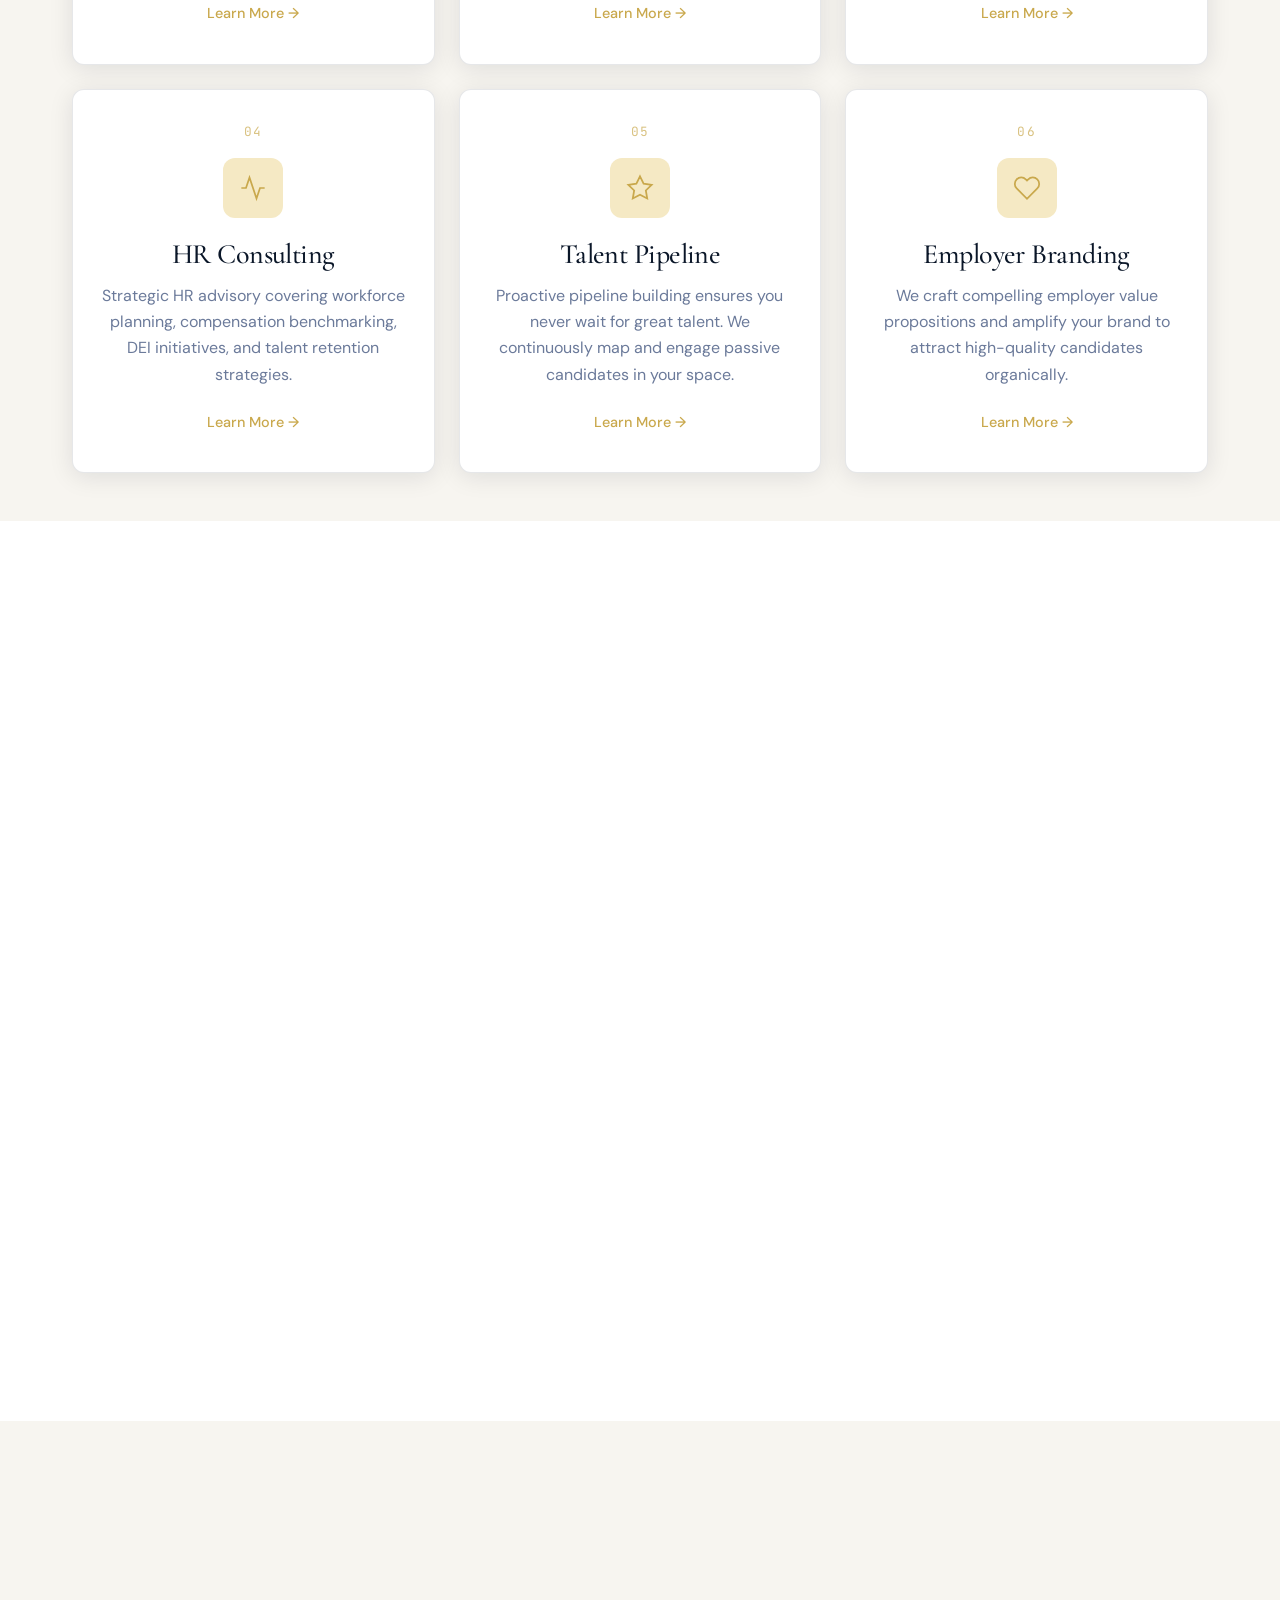
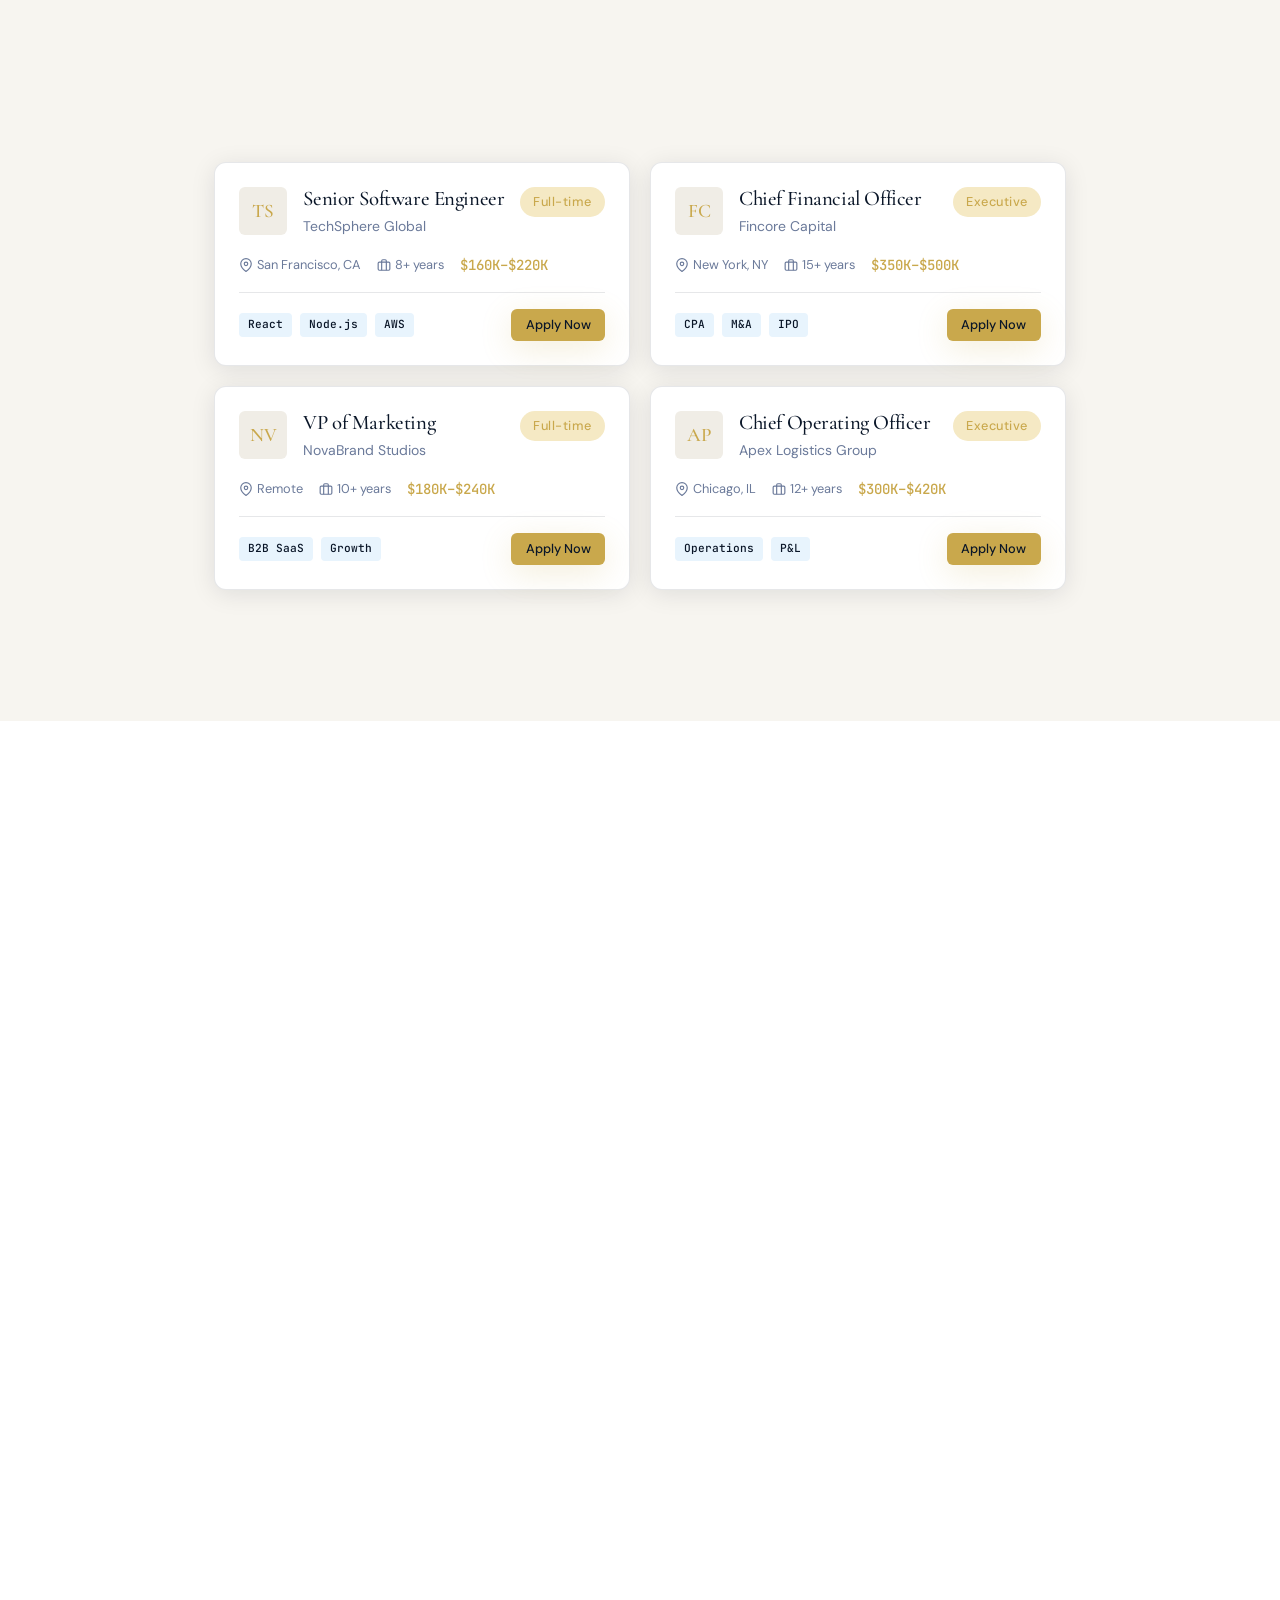
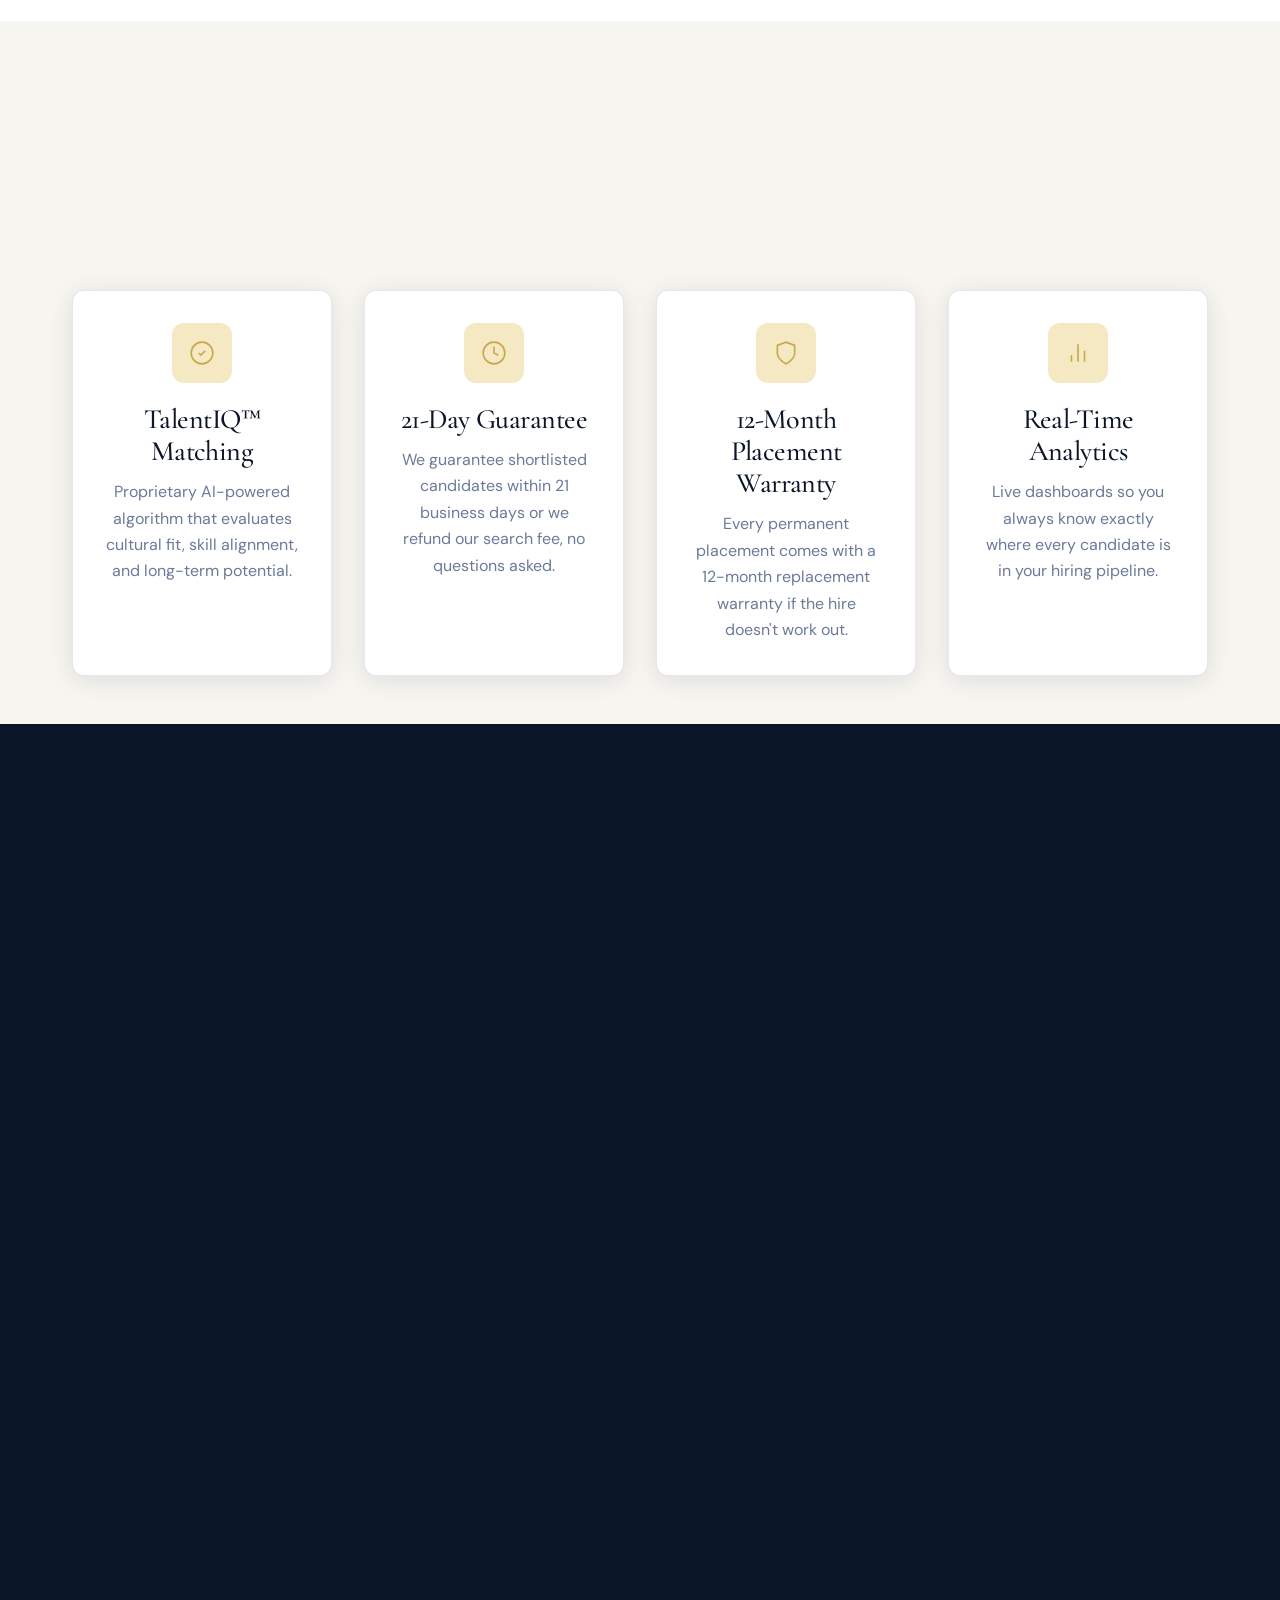
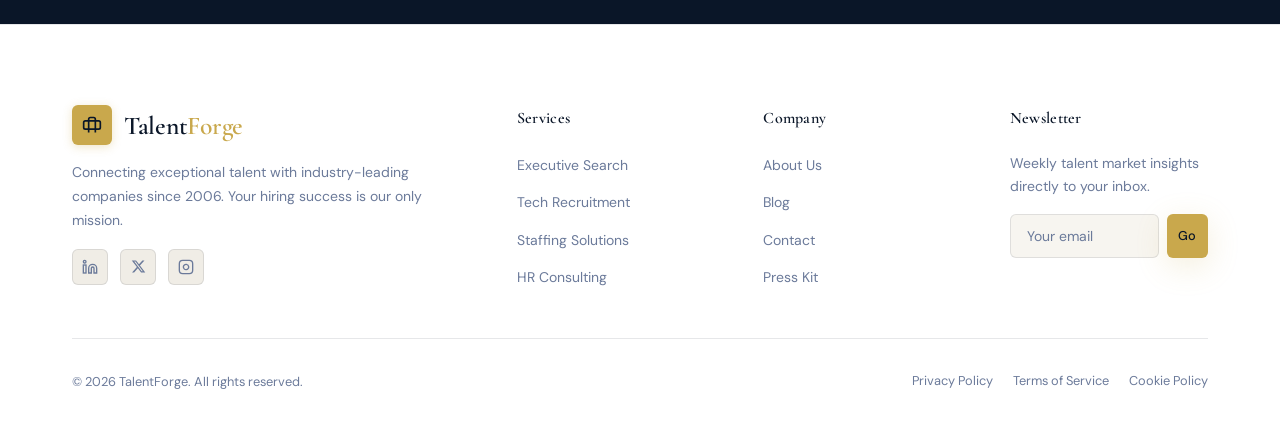
==== commit 3b877dab: "add the css" ====
--- a/index.html
+++ b/index.html
@@ -136,10 +136,12 @@
         <svg width="18" height="18" viewBox="0 0 24 24" fill="none" stroke="currentColor" stroke-width="2"><rect x="3" y="3" width="7" height="7"/><rect x="14" y="3" width="7" height="7"/><rect x="14" y="14" width="7" height="7"/><rect x="3" y="14" width="7" height="7"/></svg>
         Dashboard
       </a>
-      <a href="login.html" class="drawer-link">
-        <svg width="18" height="18" viewBox="0 0 24 24" fill="none" stroke="currentColor" stroke-width="2"><path d="M15 3h4a2 2 0 0 1 2 2v14a2 2 0 0 1-2 2h-4"/><polyline points="10 17 15 12 10 7"/><line x1="15" y1="12" x2="3" y2="12"/></svg>
-        Login
-      </a>
+      <div style="padding: var(--space-4);">
+        <a href="login.html" class="btn btn-primary" style="width: 100%; justify-content: center; gap: var(--space-2);">
+          <svg width="18" height="18" viewBox="0 0 24 24" fill="none" stroke="currentColor" stroke-width="2"><path d="M15 3h4a2 2 0 0 1 2 2v14a2 2 0 0 1-2 2h-4"/><polyline points="10 17 15 12 10 7"/><line x1="15" y1="12" x2="3" y2="12"/></svg>
+          Login
+        </a>
+      </div>
     </div>
     <div class="drawer-footer">
       <button class="nav-icon-btn" data-theme-toggle aria-label="Toggle dark mode" style="width:auto;padding:0 var(--space-3);gap:var(--space-2);font-size:var(--size-label);color:var(--color-text-muted)">
@@ -688,10 +690,6 @@
           <a href="#">Terms of Service</a>
           <a href="#">Cookie Policy</a>
         </nav>
-        <button type="button" class="back-to-top-btn" aria-label="Back to top">
-          <span>Back to top</span>
-          <svg width="14" height="14" viewBox="0 0 24 24" fill="none" stroke="currentColor" stroke-width="2.5"><polyline points="18 15 12 9 6 15"/></svg>
-        </button>
       </div>
     </div>
   </footer>
--- a/assets/css/style.css
+++ b/assets/css/style.css
@@ -119,6 +119,11 @@
   -webkit-text-size-adjust: 100%;
 }
 
+html, body {
+  overflow-x: hidden;
+  max-width: 100vw;
+}
+
 body {
   font-family: var(--font-body);
   font-size: var(--size-body);
@@ -126,7 +131,6 @@
   color: var(--color-text);
   background-color: var(--color-bg);
   line-height: 1.6;
-  overflow-x: hidden;
   transition: background-color 0.3s, color 0.3s;
 }
 
@@ -967,7 +971,7 @@
   align-items: center;
   background: var(--color-primary);
   overflow: hidden;
-  padding-block-start: var(--nav-height);
+  padding-block-start: calc(var(--nav-height) + var(--space-8));
 }
 
 [data-theme="dark"] .hero {
@@ -1192,6 +1196,10 @@
   letter-spacing: 0.1em;
   margin-block-end: var(--space-4);
   opacity: 0.7;
+}
+
+.service-card .card-text {
+  flex-grow: 1;
 }
 
 /* ════════════════════════════════════════════════════════
@@ -2269,7 +2277,7 @@
 
 .team-img {
   width: 100%;
-  height: 280px;
+  aspect-ratio: 4 / 3;
   object-fit: cover;
   transition: transform 0.5s;
 }
@@ -2459,7 +2467,7 @@
 
 .blog-card-img {
   width: 100%;
-  height: 200px;
+  aspect-ratio: 16 / 9;
   object-fit: cover;
   transition: transform 0.5s;
 }
@@ -3594,6 +3602,7 @@
   .nav-links { display: none !important; }
   .nav-actions { display: flex !important; gap: var(--space-2); align-items: center; }
   .nav-actions [data-rtl-toggle] { display: none !important; }
+  .nav-actions [data-theme-toggle] { display: none !important; }
   .nav-actions #nav-login-btn { display: none !important; }
   .hamburger { display: flex !important; }
 
@@ -3687,6 +3696,10 @@
   }
 
   .section { padding-block: var(--space-6); }
+  
+  .testimonial-card {
+    padding: var(--space-6) var(--space-4);
+  }
 
   .grid-4, .grid-3, .grid-2 { grid-template-columns: 1fr; gap: var(--space-5); }
 
@@ -4347,7 +4360,7 @@
 
 .team-img {
   width: 100%;
-  height: 280px;
+  aspect-ratio: 4 / 3;
   object-fit: cover;
   transition: transform 0.5s ease;
 }
@@ -4396,81 +4409,6 @@
   color: var(--color-secondary);
 }
 
-/* Timeline */
-.timeline {
-  position: relative;
-  display: flex;
-  flex-direction: column;
-  gap: 0;
-}
-
-.timeline::before {
-  content: '';
-  position: absolute;
-  inset-inline-start: 50%;
-  transform: translateX(-50%);
-  inset-block: 0;
-  width: 2px;
-  background: var(--color-border-gold);
-}
-
-.timeline-item {
-  display: grid;
-  grid-template-columns: 1fr 60px 1fr;
-  gap: var(--space-6);
-  align-items: start;
-  padding-block: var(--space-8);
-}
-
-.timeline-item:nth-child(even) .timeline-year {
-  grid-column: 3;
-  grid-row: 1;
-  text-align: start;
-}
-
-.timeline-item:nth-child(even) .timeline-content {
-  grid-column: 1;
-  grid-row: 1;
-  text-align: end;
-}
-
-.timeline-year {
-  font-family: var(--font-heading);
-  font-size: 1.5rem;
-  font-weight: 600;
-  color: var(--color-secondary);
-  text-align: end;
-}
-
-.timeline-dot {
-  width: 16px;
-  height: 16px;
-  border-radius: 50%;
-  background: var(--color-secondary);
-  border: 3px solid var(--color-bg);
-  margin-inline: auto;
-  margin-block-start: 4px;
-  position: relative;
-  z-index: 1;
-}
-
-.timeline-content {
-  padding-block: 0;
-}
-
-.timeline-content h4 {
-  font-family: var(--font-heading);
-  font-size: 1.2rem;
-  font-weight: 520;
-  color: var(--color-text);
-  margin-block-end: var(--space-2);
-}
-
-.timeline-content p {
-  font-size: var(--size-label);
-  color: var(--color-text-muted);
-  line-height: 1.6;
-}
 
 /* ════════════════════════════════════════════════════════
    CONTACT PAGE
@@ -4674,7 +4612,7 @@
 }
 
 .blog-card-img-wrap {
-  height: 200px;
+  aspect-ratio: 16 / 9;
   overflow: hidden;
 }
 
@@ -4829,6 +4767,10 @@
   gap: var(--space-3);
   margin-block-end: var(--space-8);
   justify-content: center;
+}
+
+.auth-logo .nav-logo-text {
+  color: #F7F5F0;
 }
 
 .auth-title {
@@ -5119,6 +5061,7 @@
   flex-direction: column;
   min-height: 100vh;
   background: var(--color-bg);
+  min-width: 0;
 }
 
 .dash-topbar {
@@ -5139,6 +5082,7 @@
   flex-direction: column;
   gap: var(--space-6);
   flex: 1;
+  min-width: 0;
 }
 
 .dash-kpi-grid {
@@ -5587,6 +5531,10 @@
 }
 
 @media (max-width: 768px) {
+  .dash-topbar,
+  .dash-body {
+    padding: var(--space-4);
+  }
   .grid-4, .grid-3, .grid-2, .services-grid, .jobs-grid, .cta-cards, .values-grid, .team-grid, .industries-grid, .services-detail-grid, .process-steps, .blog-grid {
     grid-template-columns: 1fr !important;
     gap: var(--space-6) !important;
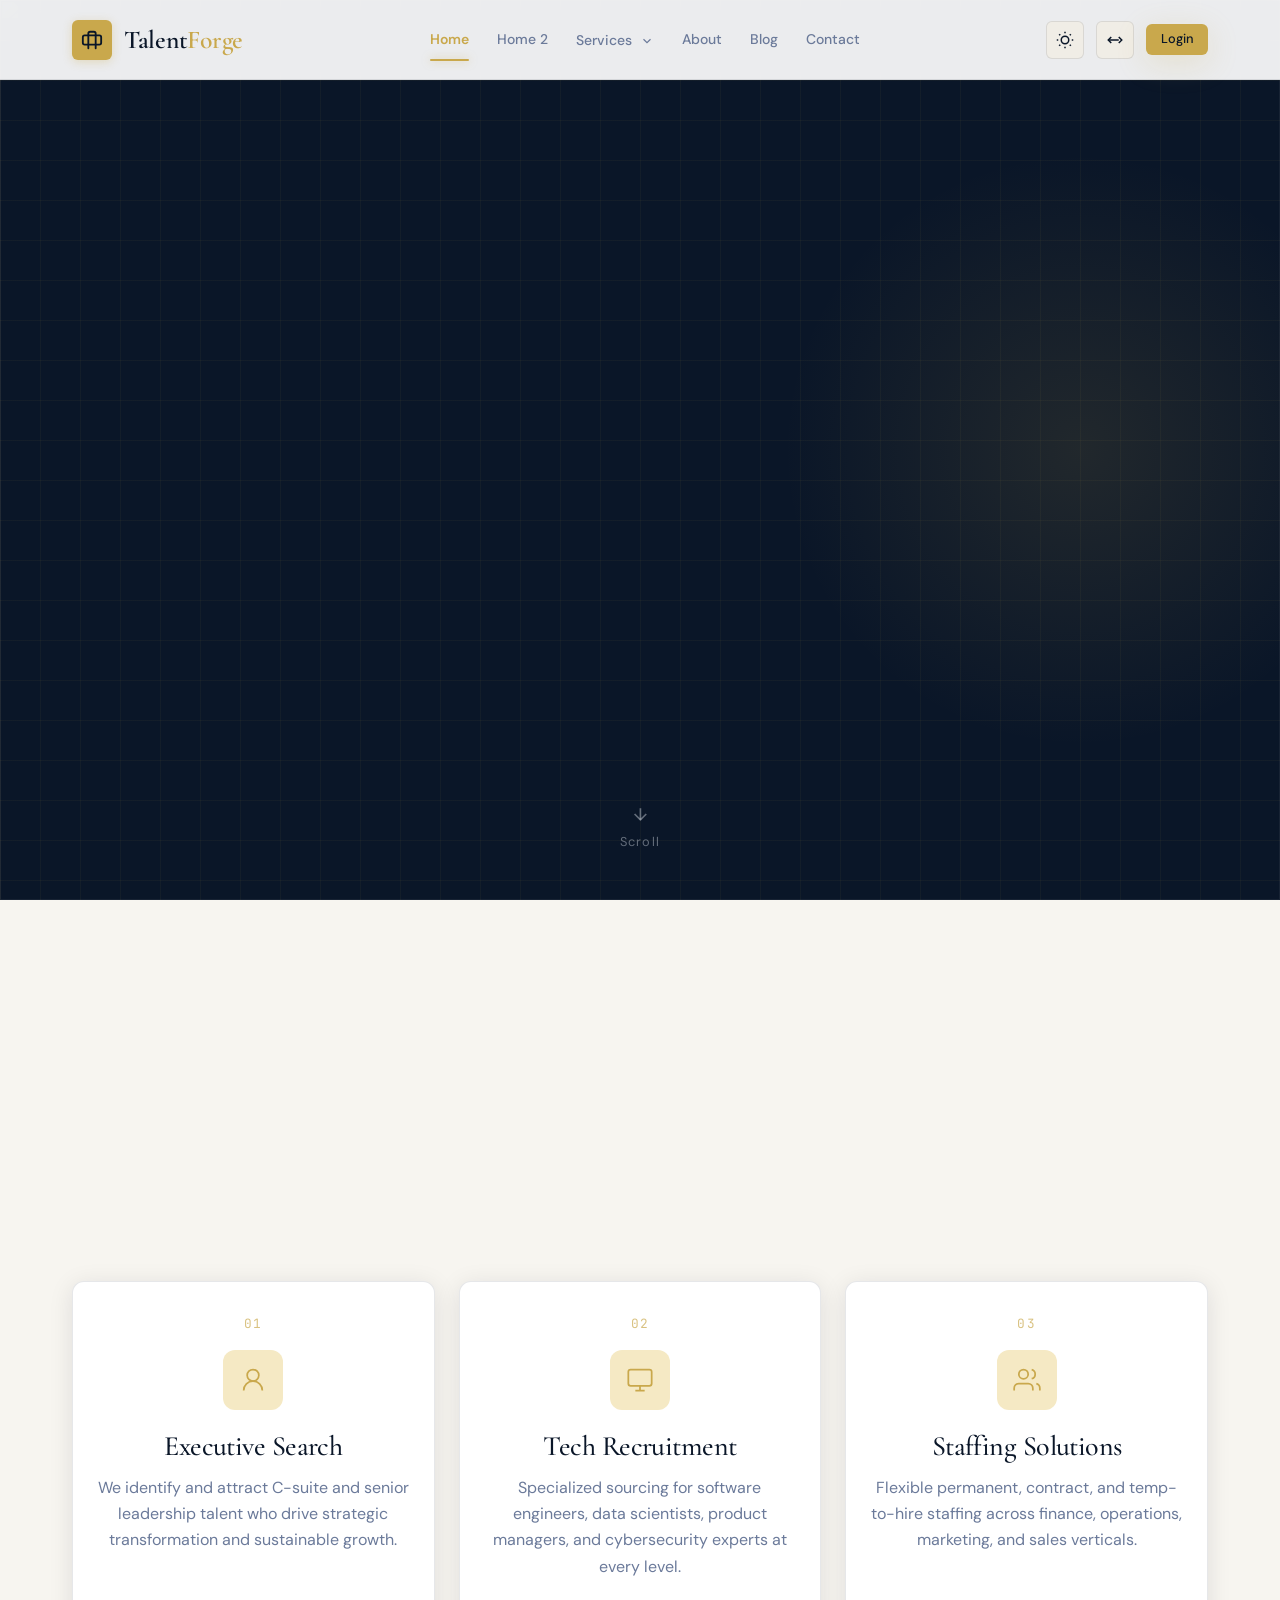
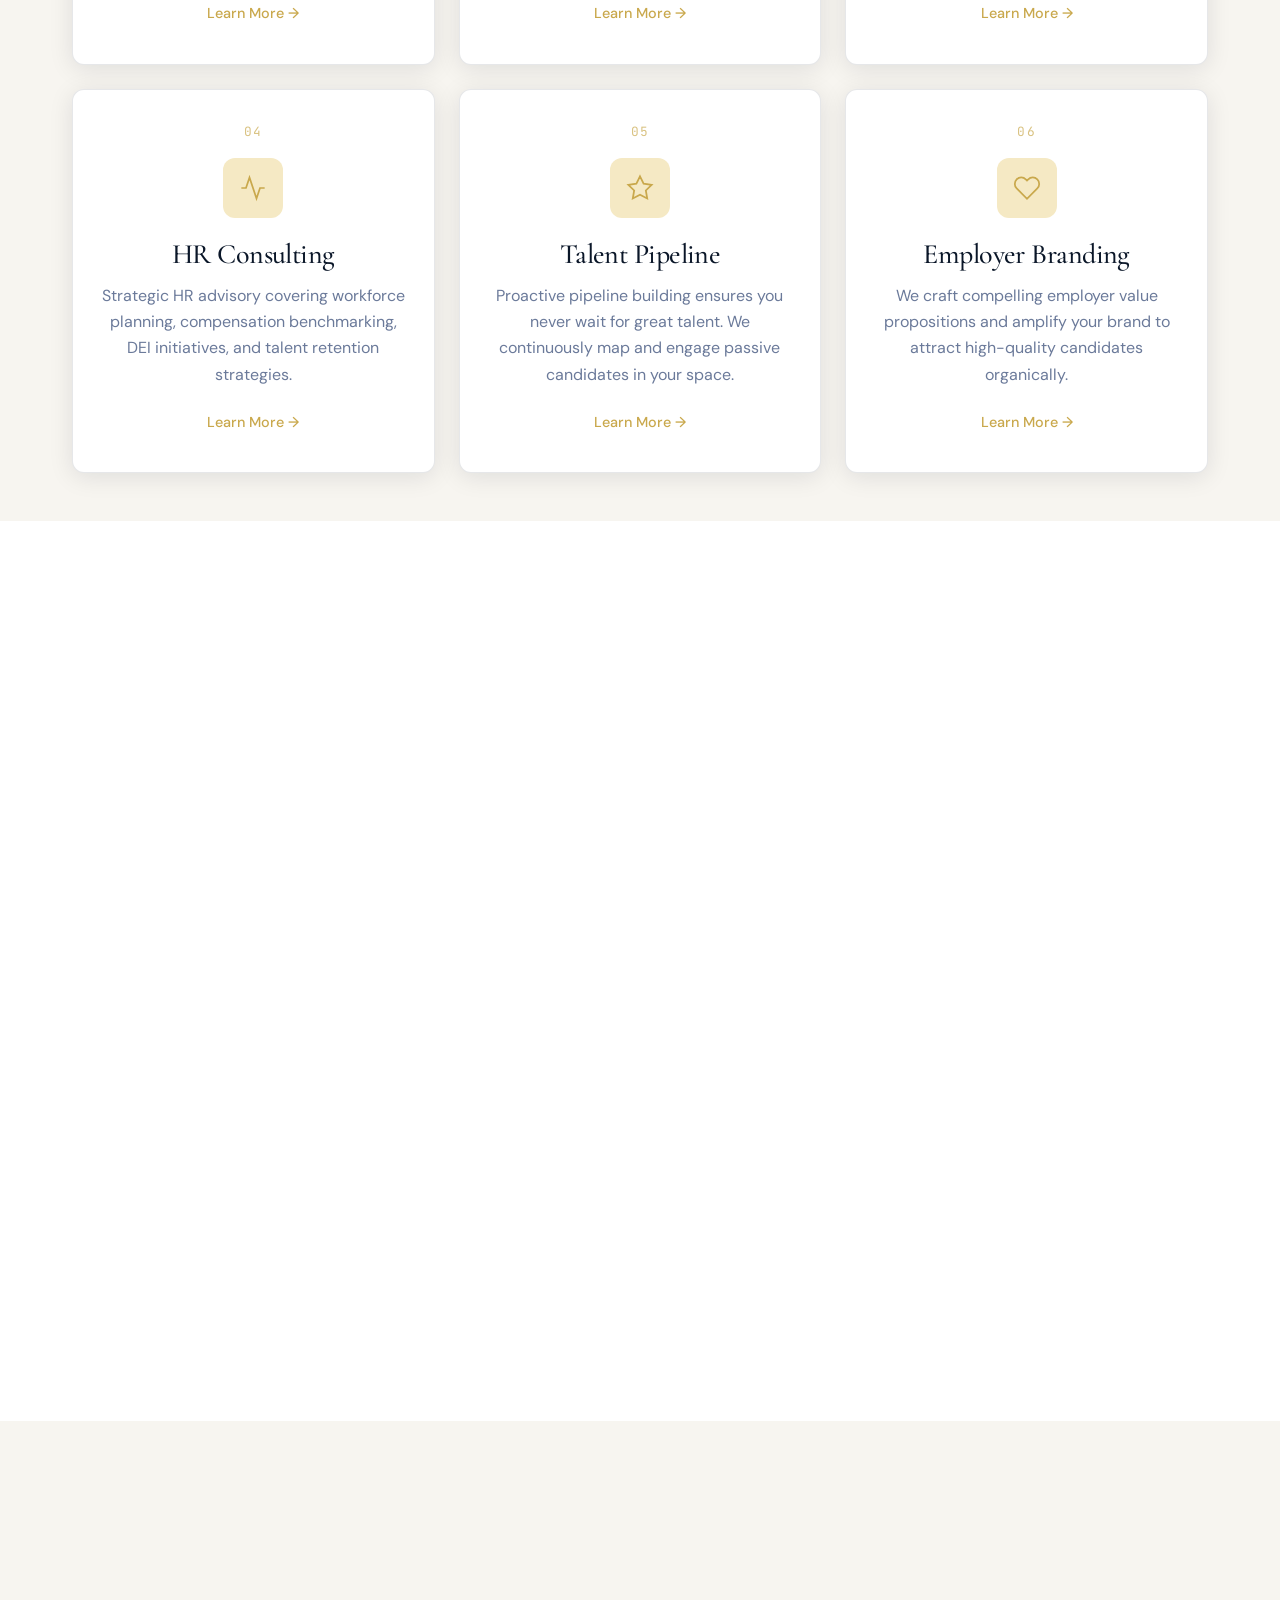
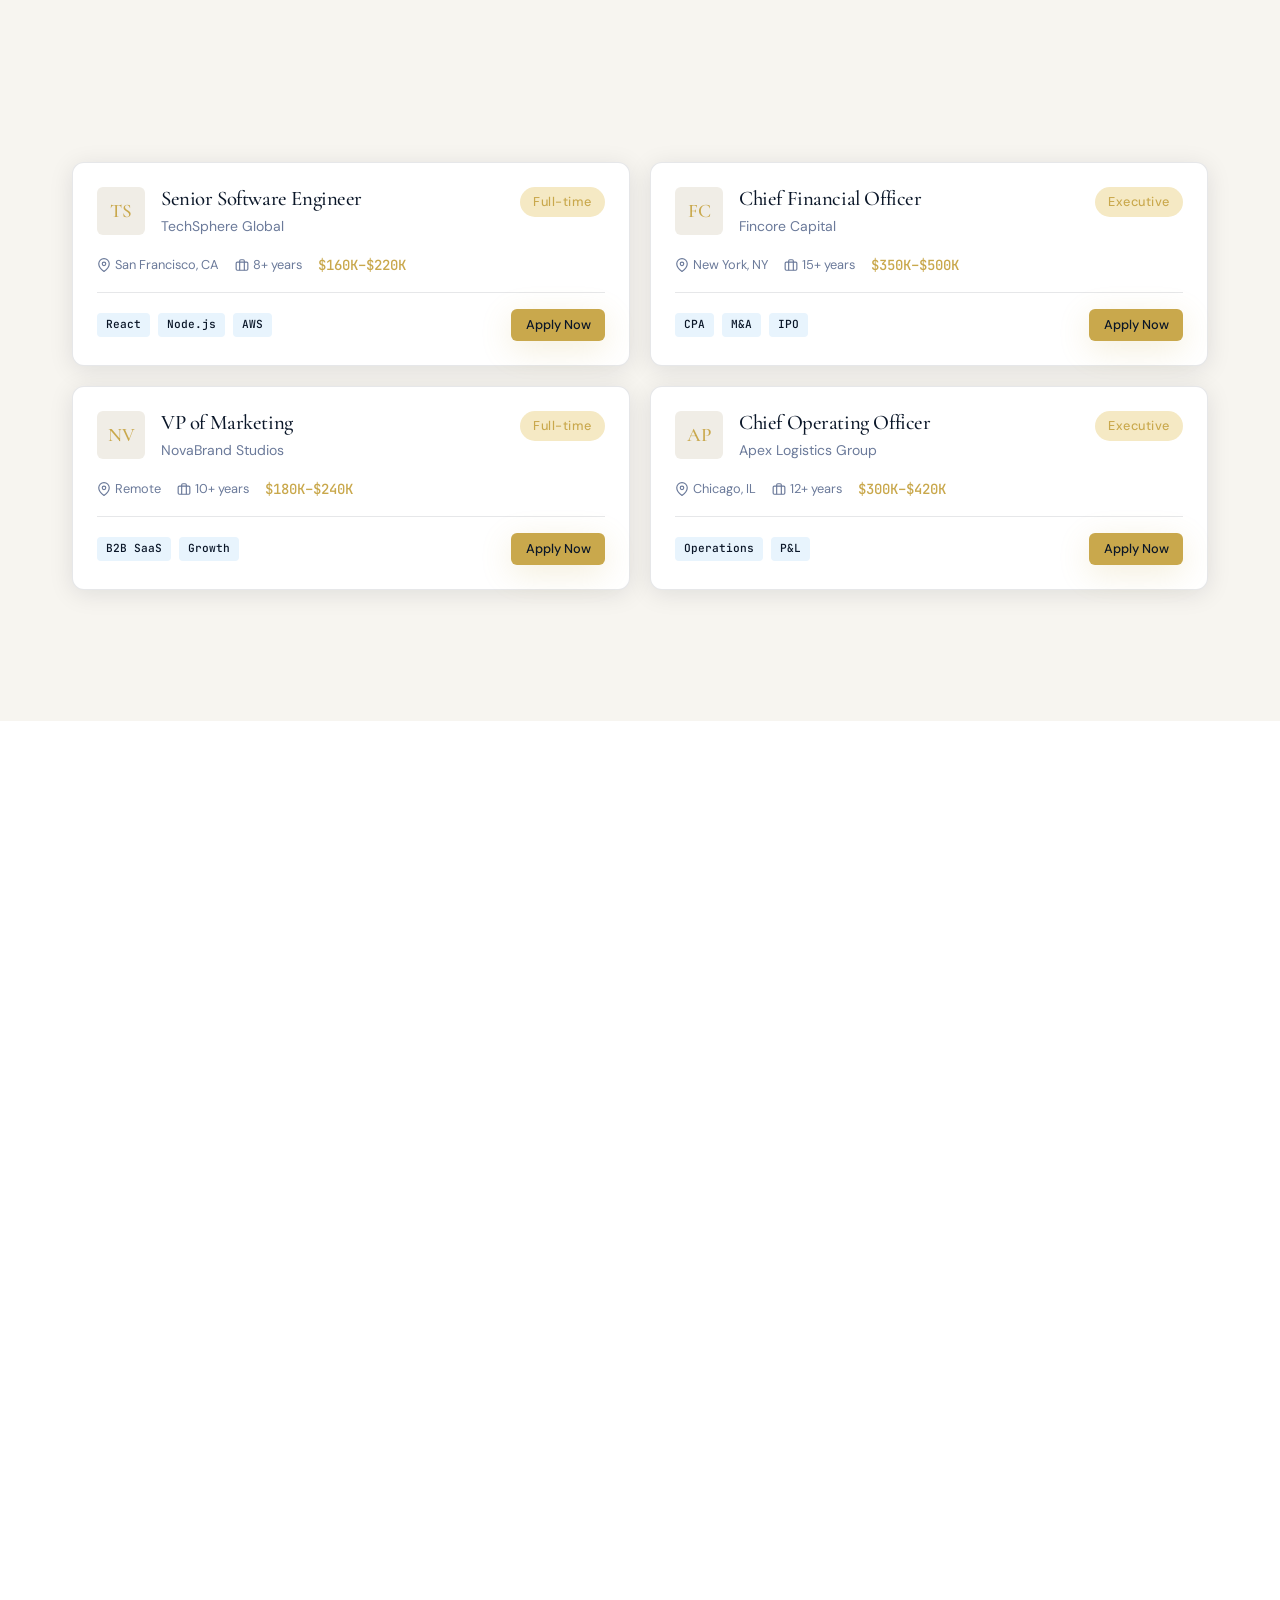
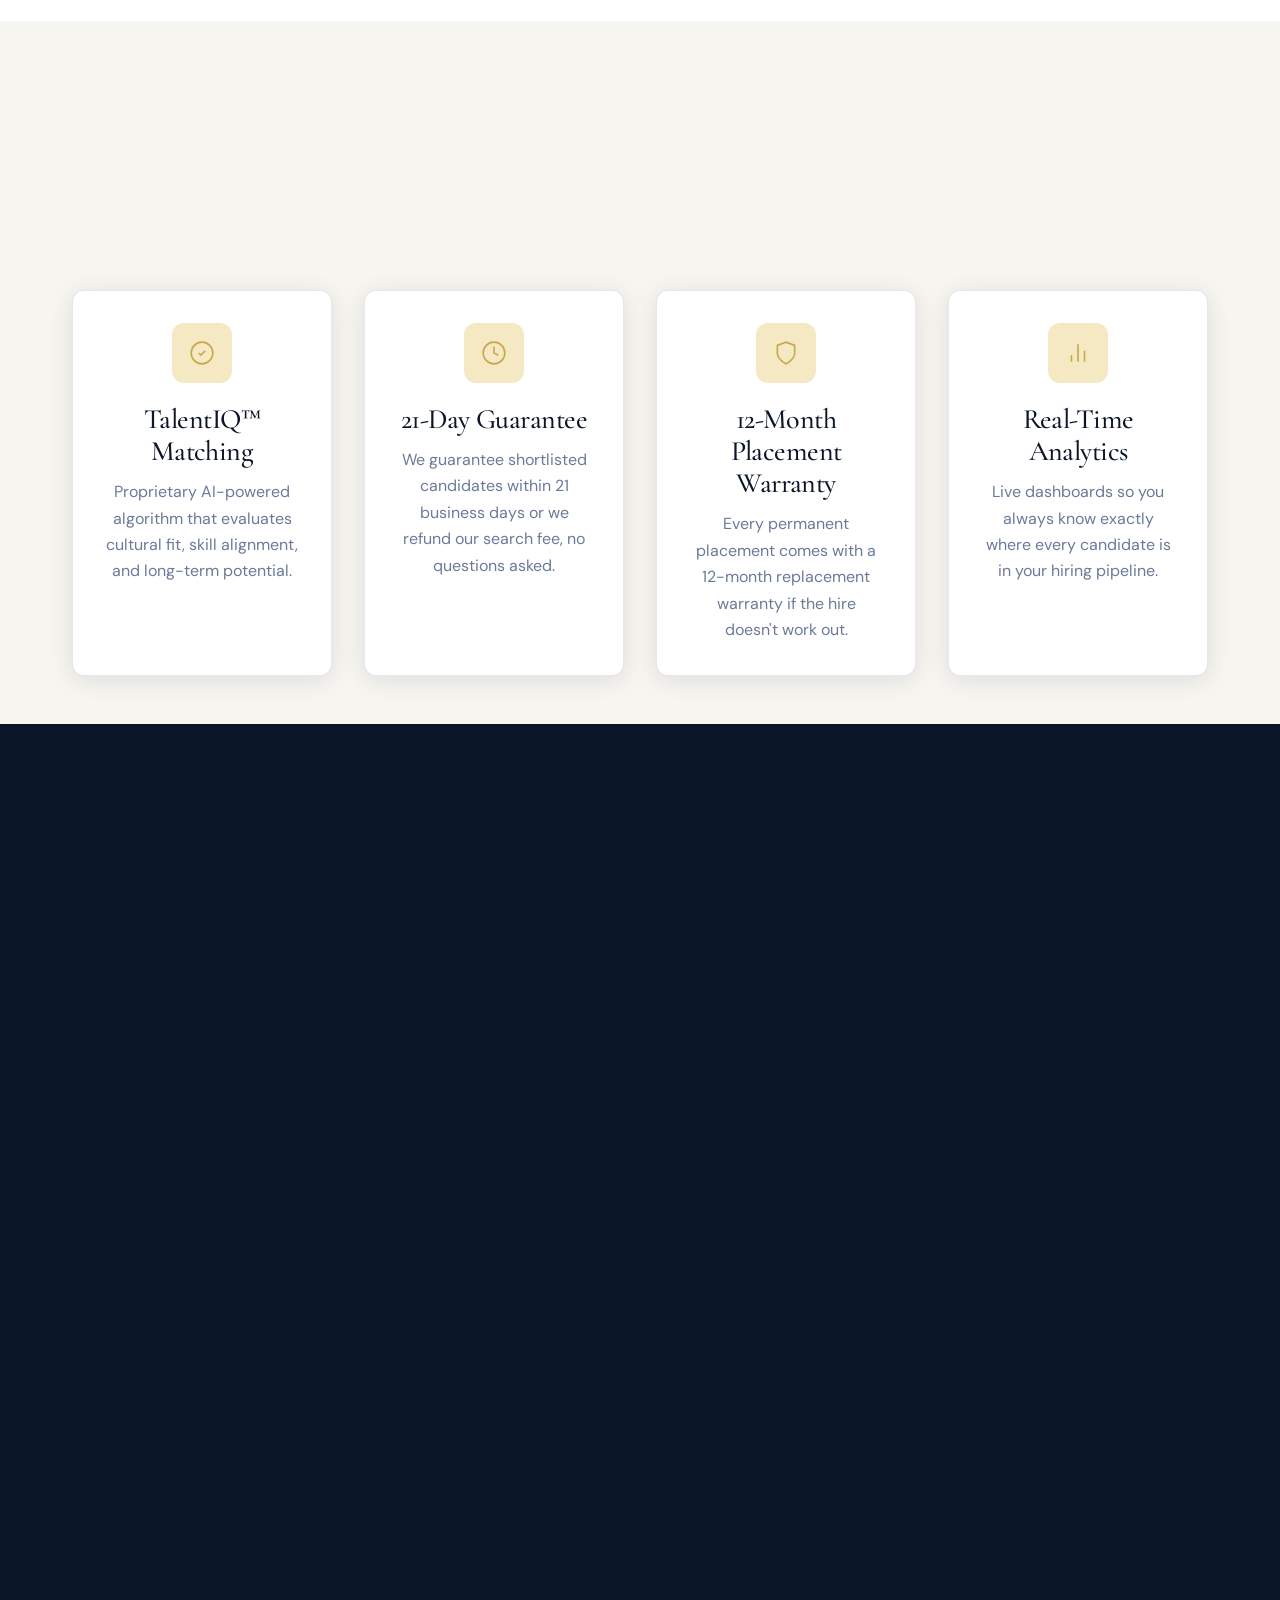
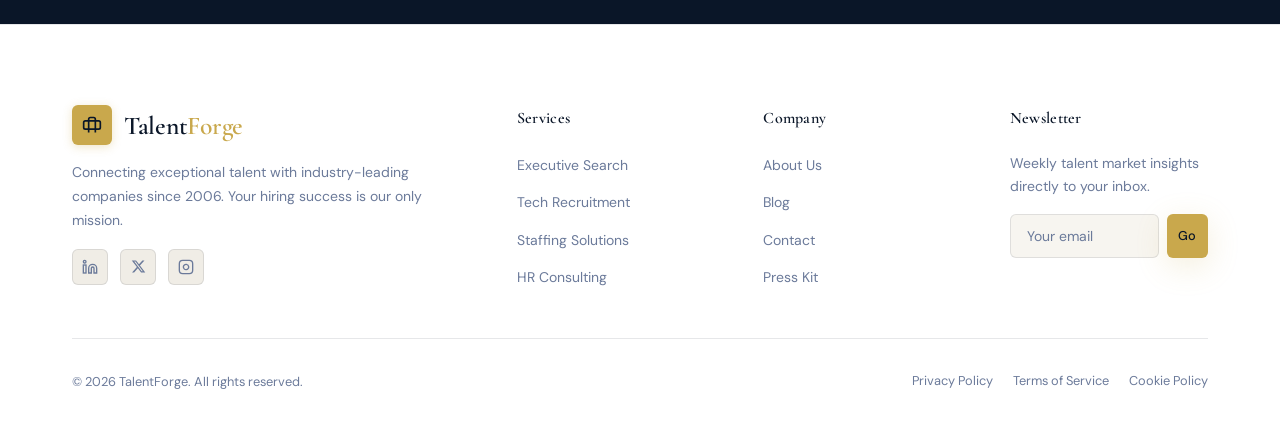
==== commit f3abe5d4: "ADD THE CSS" ====
--- a/index.html
+++ b/index.html
@@ -71,7 +71,6 @@
         <a href="about.html" class="nav-link">About</a>
         <a href="blog.html" class="nav-link">Blog</a>
         <a href="contact.html" class="nav-link">Contact</a>
-        <a href="dashboard.html" class="nav-link">Dashboard</a>
       </nav>
 
       <div class="nav-actions">
@@ -131,10 +130,6 @@
       <a href="contact.html" class="drawer-link">
         <svg width="18" height="18" viewBox="0 0 24 24" fill="none" stroke="currentColor" stroke-width="2"><path d="M4 4h16c1.1 0 2 .9 2 2v12c0 1.1-.9 2-2 2H4c-1.1 0-2-.9-2-2V6c0-1.1.9-2 2-2z"/><polyline points="22,6 12,13 2,6"/></svg>
         Contact
-      </a>
-      <a href="dashboard.html" class="drawer-link">
-        <svg width="18" height="18" viewBox="0 0 24 24" fill="none" stroke="currentColor" stroke-width="2"><rect x="3" y="3" width="7" height="7"/><rect x="14" y="3" width="7" height="7"/><rect x="14" y="14" width="7" height="7"/><rect x="3" y="14" width="7" height="7"/></svg>
-        Dashboard
       </a>
       <div style="padding: var(--space-4);">
         <a href="login.html" class="btn btn-primary" style="width: 100%; justify-content: center; gap: var(--space-2);">
@@ -315,7 +310,7 @@
 
           <div class="about-content">
             <p class="section-label reveal">Our Story</p>
-            <h2 class="section-title reveal" id="about-home-heading" style="text-align:start">
+            <h2 class="section-title reveal" id="about-home-heading">
               18 Years of Connecting<br />Talent to Opportunity
             </h2>
             <p class="reveal">
--- a/assets/css/style.css
+++ b/assets/css/style.css
@@ -195,6 +195,8 @@
 
 /* ── Layout Utilities ───────────────────────────────────── */
 .container {
+  width: 100%;
+  min-width: 0;
   max-width: var(--container-max);
   margin-inline: auto;
   padding-inline: var(--container-padding);
@@ -4712,7 +4714,7 @@
 }
 
 /* ════════════════════════════════════════════════════════
-   AUTH PAGES (Login / Register)
+   AUTH PAGES (Login / Register) - Theme Adaptive
    ════════════════════════════════════════════════════════ */
 .auth-page {
   min-height: 100vh;
@@ -4721,105 +4723,339 @@
   justify-content: center;
   position: relative;
   padding: var(--space-8);
-  background: var(--color-primary);
+  background-color: var(--color-bg);
   overflow: hidden;
+  transition: background-color 0.3s ease;
 }
 
 [data-theme="dark"] .auth-page {
-  background: #060E1B;
+  background-color: var(--color-bg);
 }
 
 .auth-bg {
   position: absolute;
   inset: 0;
   background:
-    radial-gradient(ellipse at 30% 70%, rgba(201,168,76,0.08) 0%, transparent 50%),
-    radial-gradient(ellipse at 70% 30%, rgba(201,168,76,0.05) 0%, transparent 50%),
-    linear-gradient(135deg, #0A1628 0%, #060E1B 100%);
+    radial-gradient(ellipse at 25% 20%, rgba(201, 168, 76, 0.10) 0%, transparent 50%),
+    radial-gradient(ellipse at 85% 80%, rgba(10, 22, 40, 0.04) 0%, transparent 50%),
+    linear-gradient(135deg, #F7F5F0 0%, #EDE8DC 100%);
+  pointer-events: none;
+  transition: background 0.3s ease;
 }
 
 [data-theme="dark"] .auth-bg {
   background:
-    radial-gradient(ellipse at 30% 70%, rgba(201,168,76,0.06) 0%, transparent 50%),
-    linear-gradient(135deg, #060E1B 0%, #030810 100%);
-}
-
+    radial-gradient(ellipse at 25% 20%, rgba(201, 168, 76, 0.07) 0%, transparent 50%),
+    radial-gradient(ellipse at 85% 80%, rgba(201, 168, 76, 0.04) 0%, transparent 50%),
+    linear-gradient(135deg, #0A1628 0%, #060E1B 100%);
+}
+
+/* Decorative background shapes */
+.auth-shapes {
+  position: absolute;
+  inset: 0;
+  overflow: hidden;
+  pointer-events: none;
+}
+
+.auth-shape {
+  position: absolute;
+  border-radius: 50%;
+  pointer-events: none;
+  transition: background 0.3s ease;
+}
+
+.auth-shape-1 {
+  width: 450px;
+  height: 450px;
+  background: radial-gradient(circle, rgba(201, 168, 76, 0.12) 0%, transparent 70%);
+  inset-block-start: -120px;
+  inset-inline-end: -100px;
+}
+
+.auth-shape-2 {
+  width: 380px;
+  height: 380px;
+  background: radial-gradient(circle, rgba(10, 22, 40, 0.05) 0%, transparent 70%);
+  inset-block-end: -80px;
+  inset-inline-start: -80px;
+}
+
+[data-theme="dark"] .auth-shape-1 {
+  background: radial-gradient(circle, rgba(201, 168, 76, 0.09) 0%, transparent 70%);
+}
+
+[data-theme="dark"] .auth-shape-2 {
+  background: radial-gradient(circle, rgba(26, 45, 74, 0.28) 0%, transparent 70%);
+}
+
+/* Top corner Theme & RTL Toggle Actions */
+.auth-top-actions {
+  position: absolute;
+  top: var(--space-6);
+  inset-inline-end: var(--space-6);
+  display: flex;
+  align-items: center;
+  gap: var(--space-2);
+  z-index: 10;
+}
+
+.auth-top-actions .nav-icon-btn {
+  width: 40px;
+  height: 40px;
+  display: flex;
+  align-items: center;
+  justify-content: center;
+  border-radius: var(--radius-sm);
+  background: #FFFFFF;
+  border: 1px solid rgba(10, 22, 40, 0.14);
+  color: #0A1628;
+  box-shadow: 0 2px 10px rgba(10, 22, 40, 0.06);
+  cursor: pointer;
+  transition: var(--transition);
+}
+
+.auth-top-actions .nav-icon-btn svg {
+  width: 18px;
+  height: 18px;
+  display: block;
+  stroke: #0A1628 !important;
+  transition: stroke 0.2s ease, transform 0.2s ease;
+}
+
+.auth-top-actions .nav-icon-btn:hover {
+  background: #F0EDE6;
+  border-color: var(--color-secondary);
+  color: #8C6A1A;
+  transform: translateY(-1px);
+  box-shadow: 0 4px 14px rgba(201, 168, 76, 0.18);
+}
+
+.auth-top-actions .nav-icon-btn:hover svg {
+  stroke: #8C6A1A !important;
+}
+
+[data-theme="dark"] .auth-top-actions .nav-icon-btn {
+  background: rgba(255, 255, 255, 0.06);
+  border: 1px solid rgba(201, 168, 76, 0.28);
+  color: #E8EEF6;
+  box-shadow: 0 4px 16px rgba(0, 0, 0, 0.35);
+}
+
+[data-theme="dark"] .auth-top-actions .nav-icon-btn svg {
+  stroke: #E8EEF6 !important;
+}
+
+[data-theme="dark"] .auth-top-actions .nav-icon-btn:hover {
+  background: rgba(201, 168, 76, 0.20);
+  border-color: var(--color-secondary);
+  color: #FFFFFF;
+  box-shadow: 0 4px 18px rgba(201, 168, 76, 0.3);
+}
+
+[data-theme="dark"] .auth-top-actions .nav-icon-btn:hover svg {
+  stroke: var(--color-secondary) !important;
+}
+
+/* Auth Card */
 .auth-card {
-  background: rgba(255,255,255,0.03);
-  border: 1px solid rgba(201,168,76,0.15);
-  border-radius: var(--radius-lg);
-  padding: var(--space-12);
   width: 100%;
   max-width: 460px;
   position: relative;
   z-index: 1;
+  background: #FFFFFF;
+  border: 1px solid rgba(10, 22, 40, 0.09);
+  border-radius: var(--radius-lg);
+  padding: var(--space-10);
+  box-shadow: 0 20px 60px rgba(10, 22, 40, 0.08), 0 4px 20px rgba(10, 22, 40, 0.04);
+  transition: background 0.3s ease, border-color 0.3s ease, box-shadow 0.3s ease;
+}
+
+[data-theme="dark"] .auth-card {
+  background: rgba(15, 30, 53, 0.82);
+  border: 1px solid rgba(201, 168, 76, 0.22);
   backdrop-filter: blur(20px);
-  box-shadow: 0 24px 80px rgba(0,0,0,0.4);
-}
-
-[data-theme="light"] .auth-card {
-  background: rgba(247,245,240,0.04);
-}
-
+  box-shadow: 0 24px 80px rgba(0, 0, 0, 0.55), 0 0 0 1px rgba(255, 255, 255, 0.04);
+}
+
+/* Auth Logo */
 .auth-logo {
   display: flex;
   align-items: center;
   gap: var(--space-3);
   margin-block-end: var(--space-8);
   justify-content: center;
+  text-decoration: none;
+}
+
+.auth-logo .nav-logo-icon {
+  width: 40px;
+  height: 40px;
+  background: linear-gradient(135deg, var(--color-secondary), #8C6A1A);
+  border-radius: var(--radius-sm);
+  display: flex;
+  align-items: center;
+  justify-content: center;
+  color: #0A1628;
+  flex-shrink: 0;
+  box-shadow: 0 4px 12px rgba(201, 168, 76, 0.25);
+}
+
+.auth-logo .nav-logo-icon svg {
+  stroke: #0A1628;
 }
 
 .auth-logo .nav-logo-text {
+  font-family: var(--font-heading);
+  font-size: 1.6rem;
+  font-weight: 600;
+  color: var(--color-text);
+  letter-spacing: -0.01em;
+}
+
+.auth-logo .nav-logo-text span {
+  color: var(--color-secondary);
+}
+
+[data-theme="dark"] .auth-logo .nav-logo-text {
   color: #F7F5F0;
 }
 
+/* Auth Headings */
 .auth-title {
   font-family: var(--font-heading);
-  font-size: 2.2rem;
-  font-weight: 540;
-  color: #F7F5F0;
+  font-size: 2.25rem;
+  font-weight: 560;
+  color: var(--color-text);
   text-align: center;
   margin-block-end: var(--space-2);
+  line-height: 1.2;
+}
+
+[data-theme="dark"] .auth-title {
+  color: #F7F5F0;
 }
 
 .auth-subtitle {
   font-size: var(--size-label);
-  color: rgba(232,238,246,0.5);
+  color: var(--color-text-muted);
   text-align: center;
   margin-block-end: var(--space-8);
 }
 
+[data-theme="dark"] .auth-subtitle {
+  color: rgba(232, 238, 246, 0.65);
+}
+
+/* Auth Form */
 .auth-form {
   display: flex;
   flex-direction: column;
   gap: var(--space-5);
+  text-align: start;
+}
+
+.auth-form .form-group {
+  text-align: start;
 }
 
 .auth-form .form-label {
-  color: rgba(232,238,246,0.8);
+  font-size: var(--size-caption);
+  font-weight: var(--weight-label);
+  color: var(--color-text);
+  margin-block-end: var(--space-2);
+  display: block;
+}
+
+[data-theme="dark"] .auth-form .form-label {
+  color: rgba(232, 238, 246, 0.88);
 }
 
 .auth-form .form-input {
-  background: rgba(255,255,255,0.05);
-  border-color: rgba(201,168,76,0.2);
-  color: #F7F5F0;
+  width: 100%;
+  padding: 0.75rem 1rem;
+  background: var(--color-surface);
+  border: 1px solid var(--color-border);
+  border-radius: var(--radius-sm);
+  color: var(--color-text);
+  font-family: var(--font-body);
+  font-size: var(--size-body);
+  transition: var(--transition);
 }
 
 .auth-form .form-input::placeholder {
-  color: rgba(232,238,246,0.3);
+  color: var(--color-text-light);
 }
 
 .auth-form .form-input:focus {
   border-color: var(--color-secondary);
-  background: rgba(255,255,255,0.07);
-}
-
+  background: var(--color-surface);
+  outline: none;
+  box-shadow: 0 0 0 3px rgba(201, 168, 76, 0.18);
+}
+
+[data-theme="dark"] .auth-form .form-input {
+  background: rgba(255, 255, 255, 0.05);
+  border-color: rgba(201, 168, 76, 0.22);
+  color: #F7F5F0;
+}
+
+[data-theme="dark"] .auth-form .form-input::placeholder {
+  color: rgba(232, 238, 246, 0.35);
+}
+
+[data-theme="dark"] .auth-form .form-input:focus {
+  background: rgba(255, 255, 255, 0.08);
+  border-color: var(--color-secondary);
+  box-shadow: 0 0 0 3px rgba(201, 168, 76, 0.25);
+}
+
+.auth-form .password-toggle {
+  position: absolute;
+  inset-inline-end: var(--space-3);
+  inset-block-start: 50%;
+  transform: translateY(-50%);
+  color: var(--color-text-muted);
+  background: transparent;
+  border: none;
+  cursor: pointer;
+  padding: var(--space-1);
+  display: flex;
+  align-items: center;
+  justify-content: center;
+  transition: var(--transition);
+}
+
+.auth-form .password-toggle:hover {
+  color: var(--color-secondary);
+}
+
+[data-theme="dark"] .auth-form .password-toggle {
+  color: rgba(232, 238, 246, 0.55);
+}
+
+[data-theme="dark"] .auth-form .password-toggle:hover {
+  color: var(--color-secondary);
+}
+
+.auth-page .checkbox-label {
+  color: var(--color-text);
+  font-size: var(--size-caption);
+  cursor: pointer;
+  user-select: none;
+}
+
+[data-theme="dark"] .auth-page .checkbox-label {
+  color: rgba(232, 238, 246, 0.88);
+}
+
+/* Auth Divider */
 .auth-divider {
   display: flex;
   align-items: center;
   gap: var(--space-4);
   margin-block: var(--space-6);
-  color: rgba(232,238,246,0.35);
+  color: var(--color-text-muted);
   font-size: var(--size-caption);
 }
 
@@ -4828,43 +5064,80 @@
   content: '';
   flex: 1;
   height: 1px;
-  background: rgba(201,168,76,0.15);
-}
-
+  background: var(--color-border);
+}
+
+[data-theme="dark"] .auth-divider {
+  color: rgba(232, 238, 246, 0.4);
+}
+
+[data-theme="dark"] .auth-divider::before,
+[data-theme="dark"] .auth-divider::after {
+  background: rgba(201, 168, 76, 0.18);
+}
+
+/* OAuth Buttons */
 .oauth-btn {
   display: flex;
   align-items: center;
   justify-content: center;
   gap: var(--space-3);
   width: 100%;
-  padding: var(--space-3) var(--space-6);
-  background: rgba(255,255,255,0.04);
-  border: 1px solid rgba(201,168,76,0.18);
+  padding: 0.75rem var(--space-6);
+  background: var(--color-surface);
+  border: 1px solid var(--color-border);
   border-radius: var(--radius-sm);
-  color: rgba(232,238,246,0.8);
+  color: var(--color-text);
   font-size: var(--size-label);
   font-family: var(--font-body);
+  font-weight: var(--weight-label);
   cursor: pointer;
   transition: var(--transition);
   margin-block-end: var(--space-3);
 }
 
 .oauth-btn:hover {
-  background: rgba(255,255,255,0.08);
-  border-color: rgba(201,168,76,0.35);
+  background: var(--color-surface-2);
+  border-color: var(--color-border-gold);
+  color: var(--color-text);
+}
+
+[data-theme="dark"] .oauth-btn {
+  background: rgba(255, 255, 255, 0.04);
+  border: 1px solid rgba(201, 168, 76, 0.20);
+  color: rgba(232, 238, 246, 0.88);
+}
+
+[data-theme="dark"] .oauth-btn:hover {
+  background: rgba(255, 255, 255, 0.08);
+  border-color: rgba(201, 168, 76, 0.38);
   color: #F7F5F0;
 }
 
+/* Auth Footer */
 .auth-footer {
   text-align: center;
   font-size: var(--size-label);
-  color: rgba(232,238,246,0.4);
+  color: var(--color-text-muted);
   margin-block-start: var(--space-6);
 }
 
 .auth-footer a {
   color: var(--color-secondary);
+  font-weight: var(--weight-label);
   text-decoration: underline;
+}
+
+.auth-footer a:hover {
+  color: #8C6A1A;
+}
+
+[data-theme="dark"] .auth-footer {
+  color: rgba(232, 238, 246, 0.5);
+}
+
+[data-theme="dark"] .auth-footer a:hover {
+  color: #F7F5F0;
 }
 
 /* ════════════════════════════════════════════════════════
@@ -5373,7 +5646,32 @@
 
   .about-split { grid-template-columns: 1fr; text-align: center; }
   .about-image-wrap { display: none; }
-  .about-content { text-align: center; align-items: center; }
+  .about-content { text-align: center; align-items: center; margin-inline: auto; }
+  .about-content .section-label { justify-content: center !important; margin-inline: auto !important; }
+  .about-content h2,
+  .about-content .section-title { text-align: center !important; margin-inline: auto !important; }
+  .about-content p { text-align: center !important; margin-inline: auto !important; }
+  .about-content .btn,
+  .about-content #learn-more-btn,
+  #learn-more-btn,
+  #about-contact-btn {
+    align-self: center !important;
+    margin-inline: auto !important;
+    text-align: center !important;
+    justify-content: center !important;
+  }
+  .jobs-filter {
+    display: flex !important;
+    flex-wrap: wrap !important;
+    justify-content: center !important;
+    align-items: center !important;
+    margin-inline: auto !important;
+    text-align: center !important;
+    width: 100% !important;
+  }
+  .jobs-filter .filter-btn {
+    text-align: center !important;
+  }
   .values-grid { grid-template-columns: repeat(2, 1fr); }
   .team-grid { grid-template-columns: repeat(2, 1fr); }
   .timeline::before { display: none; }
@@ -5390,6 +5688,20 @@
   .blog-featured { grid-template-columns: 1fr; text-align: center; }
   .blog-featured-content { padding: var(--space-6); text-align: center; align-items: center; }
   .blog-grid { grid-template-columns: repeat(2, 1fr); }
+  
+  .blog-card-body {
+    text-align: center !important;
+    align-items: center !important;
+  }
+  .blog-card-body .blog-card-title,
+  .blog-card-body .blog-card-excerpt {
+    text-align: center !important;
+  }
+  .blog-card-body .btn,
+  .blog-card-body .tag {
+    align-self: center !important;
+    margin-inline: auto !important;
+  }
 
   .contact-grid { grid-template-columns: 1fr; }
   .contact-info { text-align: center; align-items: center; }
@@ -5546,9 +5858,44 @@
     box-sizing: border-box !important;
   }
   .jobs-filter {
+    display: flex !important;
     flex-wrap: wrap !important;
     justify-content: center !important;
+    align-items: center !important;
+    margin-inline: auto !important;
+    text-align: center !important;
+    width: 100% !important;
     gap: var(--space-2) !important;
+  }
+  .jobs-filter .filter-btn {
+    text-align: center !important;
+  }
+  .about-content {
+    text-align: center !important;
+    align-items: center !important;
+    margin-inline: auto !important;
+  }
+  .about-content .section-label {
+    justify-content: center !important;
+    margin-inline: auto !important;
+  }
+  .about-content h2,
+  .about-content .section-title {
+    text-align: center !important;
+    margin-inline: auto !important;
+  }
+  .about-content p {
+    text-align: center !important;
+    margin-inline: auto !important;
+  }
+  .about-content .btn,
+  .about-content #learn-more-btn,
+  #learn-more-btn,
+  #about-contact-btn {
+    align-self: center !important;
+    margin-inline: auto !important;
+    text-align: center !important;
+    justify-content: center !important;
   }
   .stats-bar-inner { grid-template-columns: 1fr 1fr; }
   .how-it-works-steps { grid-template-columns: 1fr; }
@@ -5613,6 +5960,15 @@
   .hero-stats {
     grid-template-columns: 1fr !important;
   }
+  .about-content .btn,
+  .about-content #learn-more-btn,
+  #learn-more-btn,
+  #about-contact-btn {
+    align-self: center !important;
+    margin-inline: auto !important;
+    text-align: center !important;
+    justify-content: center !important;
+  }
   .job-card-top {
     flex-direction: column;
     align-items: center;
--- a/assets/css/rtl.css
+++ b/assets/css/rtl.css
@@ -186,4 +186,29 @@
   [dir="rtl"] .job-meta {
     justify-content: center;
   }
-}
+
+  [dir="rtl"] .about-content {
+    align-items: center !important;
+    text-align: center !important;
+    margin-inline: auto !important;
+  }
+
+  [dir="rtl"] .about-content .btn,
+  [dir="rtl"] #learn-more-btn,
+  [dir="rtl"] #about-contact-btn {
+    align-self: center !important;
+    margin-inline: auto !important;
+    text-align: center !important;
+    justify-content: center !important;
+  }
+
+  [dir="rtl"] .blog-card-body {
+    text-align: center !important;
+    align-items: center !important;
+  }
+
+  [dir="rtl"] .blog-card-body .blog-card-title,
+  [dir="rtl"] .blog-card-body .blog-card-excerpt {
+    text-align: center !important;
+  }
+}
